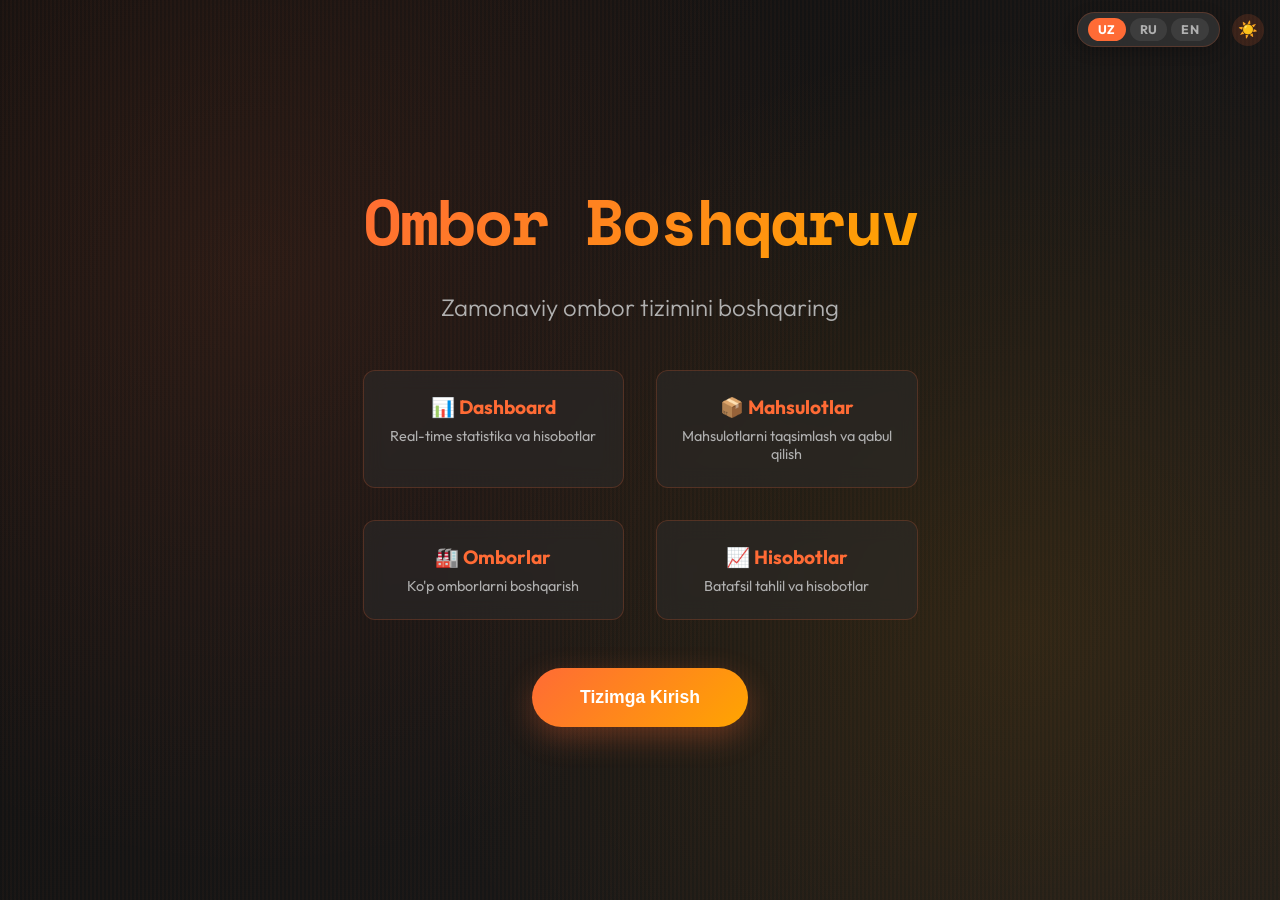
==== src/main/resources/static/index.html @ a4e8d30f "1122" ====
<!DOCTYPE html>
<html lang="uz">
<head>
    <meta charset="UTF-8">
    <meta name="viewport" content="width=device-width, initial-scale=1.0">
    <title>Ombor Boshqaruv Tizimi</title>
    <style>
        @import url('https://fonts.googleapis.com/css2?family=Space+Mono:wght@400;700&family=Outfit:wght@300;400;500;600;700&display=swap');

        /* ===== KG MODAL ===== */
        #kgOverlay {
            display: none;
            position: fixed;
            inset: 0;
            background: rgba(15, 23, 42, .55);
            backdrop-filter: blur(3px);
            z-index: 1050;
            align-items: center;
            justify-content: center;
            padding: 16px;
            animation: kgFadeIn .2s ease;
        }

        #kgOverlay.active {
            display: flex;
        }

        @keyframes kgFadeIn {
            from {
                opacity: 0
            }
            to {
                opacity: 1
            }
        }

        @keyframes kgSlideUp {
            from {
                opacity: 0;
                transform: translateY(28px)
            }
            to {
                opacity: 1;
                transform: translateY(0)
            }
        }

        #kgModal {
            background: #fff;
            border-radius: 18px;
            width: 100%;
            max-width: 560px;
            max-height: 90vh;
            overflow-y: auto;
            box-shadow: 0 24px 80px rgba(0, 0, 0, .22);
            animation: kgSlideUp .25s ease;
            scrollbar-width: thin;
            scrollbar-color: #cbd5e1 transparent;
        }

        #kgModal::-webkit-scrollbar {
            width: 5px
        }

        #kgModal::-webkit-scrollbar-thumb {
            background: #cbd5e1;
            border-radius: 10px
        }

        .kg-header {
            display: flex;
            align-items: center;
            justify-content: space-between;
            padding: 20px 24px 16px;
            border-bottom: 1px solid #f1f5f9;
            position: sticky;
            top: 0;
            background: #fff;
            z-index: 5;
            border-radius: 18px 18px 0 0
        }

        .kg-header h2 {
            font-size: 17px;
            font-weight: 700;
            color: #1e293b
        }

        .kg-header p {
            font-size: 12px;
            color: #94a3b8;
            margin-top: 2px
        }

        .kg-close {
            width: 32px;
            height: 32px;
            border: none;
            background: #f1f5f9;
            border-radius: 8px;
            cursor: pointer;
            font-size: 15px;
            color: #64748b;
            display: flex;
            align-items: center;
            justify-content: center;
            transition: background .15s
        }

        .kg-close:hover {
            background: #e2e8f0;
            color: #1e293b
        }

        .kg-body {
            padding: 20px 24px 24px
        }

        .kg-field {
            margin-bottom: 16px
        }

        .kg-label {
            display: block;
            font-size: 13px;
            font-weight: 600;
            color: #374151;
            margin-bottom: 6px
        }

        .kg-label span {
            font-weight: 400;
            color: #94a3b8;
            margin-left: 4px
        }

        .kg-input, .kg-select {
            width: 100%;
            padding: 9px 12px;
            border: 1.5px solid #e2e8f0;
            border-radius: 9px;
            font-size: 14px;
            color: #1e293b;
            outline: none;
            background: #fff;
            transition: border-color .2s, box-shadow .2s;
            font-family: inherit
        }

        .kg-input:focus, .kg-select:focus {
            border-color: #3b82f6;
            box-shadow: 0 0 0 3px rgba(59, 130, 246, .12)
        }

        .kg-input::placeholder {
            color: #cbd5e1
        }

        .kg-grid2 {
            display: grid;
            grid-template-columns:1fr 1fr;
            gap: 12px
        }

        .kg-divider {
            border: none;
            border-top: 1.5px dashed #e2e8f0;
            margin: 8px 0 18px;
            position: relative
        }

        .kg-divider-label {
            text-align: center;
            font-size: 11px;
            font-weight: 700;
            color: #94a3b8;
            letter-spacing: .06em;
            margin-bottom: 16px;
            margin-top: -6px
        }

        .kg-subcard {
            border-radius: 10px;
            padding: 14px;
            margin-top: 8px;
            border: 1px solid #dbeafe;
            background: #eff6ff
        }

        .kg-subcard.green {
            border-color: #bbf7d0;
            background: #f0fdf4
        }

        .kg-subcard-title {
            font-size: 12px;
            font-weight: 700;
            color: #1d4ed8;
            margin-bottom: 10px
        }

        .kg-subcard.green .kg-subcard-title {
            color: #15803d
        }

        .kg-summary-line {
            margin-top: 10px;
            padding: 8px 10px;
            background: rgba(255, 255, 255, .7);
            border-radius: 7px;
            font-size: 12px;
            color: #475569;
            display: none
        }

        .kg-summary-line strong {
            color: #1e293b
        }

        .kg-summary-line em {
            color: #94a3b8;
            font-style: normal
        }

        .kg-total-summary {
            background: #f8fafc;
            border: 1px solid #e2e8f0;
            border-radius: 10px;
            padding: 12px 14px;
            margin-bottom: 20px;
            display: none;
            gap: 6px;
            flex-wrap: wrap
        }

        .kg-total-summary.visible {
            display: flex;
            align-items: center
        }

        .kg-total-summary-title {
            font-size: 13px;
            font-weight: 700;
            color: #1e293b;
            width: 100%;
            margin-bottom: 4px
        }

        .kg-badge {
            display: inline-flex;
            align-items: center;
            gap: 4px;
            background: #f0f9ff;
            border: 1px solid #bae6fd;
            border-radius: 6px;
            padding: 3px 9px;
            font-size: 12px;
            color: #0369a1
        }

        .kg-hidden {
            display: none
        }

        .kg-footer {
            display: flex;
            justify-content: flex-end;
            gap: 10px;
            margin-top: 4px
        }

        .kg-btn {
            padding: 10px 22px;
            border-radius: 9px;
            font-size: 14px;
            font-weight: 600;
            cursor: pointer;
            transition: all .15s;
            font-family: inherit
        }

        .kg-btn-cancel {
            border: 1.5px solid #e2e8f0;
            background: #fff;
            color: #64748b
        }

        .kg-btn-cancel:hover {
            background: #f8fafc
        }

        .kg-btn-save {
            border: none;
            background: linear-gradient(135deg, #3b82f6, #2563eb);
            color: #fff;
            box-shadow: 0 4px 14px rgba(59, 130, 246, .35)
        }

        .kg-btn-save:hover {
            transform: translateY(-1px);
            box-shadow: 0 6px 18px rgba(59, 130, 246, .45)
        }

        .kg-btn-save:disabled {
            opacity: .6;
            cursor: not-allowed;
            transform: none;
            box-shadow: none
        }

        .kg-spinner {
            display: inline-block;
            width: 14px;
            height: 14px;
            border: 2px solid rgba(255, 255, 255, .4);
            border-top-color: #fff;
            border-radius: 50%;
            animation: kgSpin .7s linear infinite;
            margin-right: 6px;
            vertical-align: middle
        }

        @keyframes kgSpin {
            to {
                transform: rotate(360deg)
            }
        }

        /* ===== PN MODAL ===== */
        #pnOverlay {
            display: none;
            position: fixed;
            inset: 0;
            background: rgba(15, 23, 42, .55);
            backdrop-filter: blur(3px);
            z-index: 1050;
            align-items: center;
            justify-content: center;
            padding: 16px
        }

        #pnOverlay.active {
            display: flex
        }

        @keyframes pnSlideUp {
            from {
                opacity: 0;
                transform: translateY(28px)
            }
            to {
                opacity: 1;
                transform: translateY(0)
            }
        }

        #pnModal {
            background: #fff;
            border-radius: 18px;
            width: 100%;
            max-width: 560px;
            max-height: 92vh;
            overflow-y: auto;
            box-shadow: 0 24px 80px rgba(0, 0, 0, .22);
            animation: pnSlideUp .25s ease;
            scrollbar-width: thin;
            scrollbar-color: #cbd5e1 transparent
        }

        #pnModal::-webkit-scrollbar {
            width: 5px
        }

        #pnModal::-webkit-scrollbar-thumb {
            background: #cbd5e1;
            border-radius: 10px
        }

        .pn-header {
            display: flex;
            align-items: center;
            justify-content: space-between;
            padding: 20px 24px 16px;
            border-bottom: 1px solid #f1f5f9;
            position: sticky;
            top: 0;
            background: #fff;
            z-index: 5;
            border-radius: 18px 18px 0 0
        }

        .pn-header h2 {
            font-size: 17px;
            font-weight: 700;
            color: #1e293b
        }

        .pn-header p {
            font-size: 12px;
            color: #94a3b8;
            margin-top: 2px
        }

        .pn-close {
            width: 32px;
            height: 32px;
            border: none;
            background: #f1f5f9;
            border-radius: 8px;
            cursor: pointer;
            font-size: 15px;
            color: #64748b;
            display: flex;
            align-items: center;
            justify-content: center;
            transition: background .15s
        }

        .pn-close:hover {
            background: #e2e8f0;
            color: #1e293b
        }

        .pn-body {
            padding: 20px 24px 24px
        }

        .pn-field {
            margin-bottom: 16px
        }

        .pn-label {
            display: block;
            font-size: 13px;
            font-weight: 600;
            color: #374151;
            margin-bottom: 6px
        }

        .pn-label span {
            font-weight: 400;
            color: #94a3b8;
            margin-left: 4px
        }

        .pn-input, .pn-select {
            width: 100%;
            padding: 9px 12px;
            border: 1.5px solid #e2e8f0;
            border-radius: 9px;
            font-size: 14px;
            color: #1e293b;
            outline: none;
            background: #fff;
            transition: border-color .2s, box-shadow .2s;
            font-family: inherit
        }

        .pn-input:focus, .pn-select:focus {
            border-color: #3b82f6;
            box-shadow: 0 0 0 3px rgba(59, 130, 246, .12)
        }

        .pn-input::placeholder {
            color: #cbd5e1
        }

        .pn-grid2 {
            display: grid;
            grid-template-columns:1fr 1fr;
            gap: 12px
        }

        .pn-section {
            font-size: 11px;
            font-weight: 700;
            color: #94a3b8;
            letter-spacing: .06em;
            text-align: center;
            margin: 4px 0 16px;
            display: flex;
            align-items: center;
            gap: 8px
        }

        .pn-section::before, .pn-section::after {
            content: '';
            flex: 1;
            border-top: 1.5px dashed #e2e8f0
        }

        .pn-pills {
            display: flex;
            flex-wrap: wrap;
            gap: 8px
        }

        .pn-pill input[type="radio"] {
            display: none
        }

        .pn-pill label {
            display: inline-flex;
            align-items: center;
            gap: 5px;
            padding: 6px 13px;
            border: 1.5px solid #e2e8f0;
            border-radius: 20px;
            font-size: 13px;
            font-weight: 500;
            color: #64748b;
            cursor: pointer;
            transition: all .15s;
            user-select: none
        }

        .pn-pill input[type="radio"]:checked + label {
            border-color: #3b82f6;
            background: #eff6ff;
            color: #2563eb;
            font-weight: 600
        }

        .pn-pill label:hover {
            border-color: #93c5fd;
            color: #3b82f6
        }

        #pnRepeatBlock {
            display: none;
            margin-top: 12px;
            padding: 12px 14px;
            background: #fffbeb;
            border: 1px solid #fde68a;
            border-radius: 9px
        }

        .pn-info {
            background: #f8fafc;
            border: 1px solid #e2e8f0;
            border-radius: 9px;
            padding: 10px 13px;
            font-size: 12px;
            color: #64748b;
            margin-top: 6px
        }

        .pn-info strong {
            color: #1e293b
        }

        .pn-footer {
            display: flex;
            justify-content: flex-end;
            gap: 10px;
            margin-top: 8px
        }

        .pn-btn {
            padding: 10px 22px;
            border-radius: 9px;
            font-size: 14px;
            font-weight: 600;
            cursor: pointer;
            transition: all .15s;
            font-family: inherit
        }

        .pn-btn-cancel {
            border: 1.5px solid #e2e8f0;
            background: #fff;
            color: #64748b
        }

        .pn-btn-cancel:hover {
            background: #f8fafc
        }

        .pn-btn-save {
            border: none;
            background: linear-gradient(135deg, #3b82f6, #2563eb);
            color: #fff;
            box-shadow: 0 4px 14px rgba(59, 130, 246, .35)
        }

        .pn-btn-save:hover {
            transform: translateY(-1px);
            box-shadow: 0 6px 18px rgba(59, 130, 246, .45)
        }

        .pn-btn-save:disabled {
            opacity: .6;
            cursor: not-allowed;
            transform: none;
            box-shadow: none
        }

        .pn-spinner {
            display: inline-block;
            width: 13px;
            height: 13px;
            border: 2px solid rgba(255, 255, 255, .4);
            border-top-color: #fff;
            border-radius: 50%;
            animation: pnSpin .7s linear infinite;
            margin-right: 5px;
            vertical-align: middle
        }

        @keyframes pnSpin {
            to {
                transform: rotate(360deg)
            }
        }

        /* ===== WAREHOUSE MODAL ===== */
        #warehouseOverlay {
            display: none;
            position: fixed;
            inset: 0;
            background: rgba(15, 23, 42, .55);
            backdrop-filter: blur(3px);
            z-index: 1050;
            align-items: center;
            justify-content: center;
            padding: 16px
        }

        #warehouseOverlay.active {
            display: flex
        }

        #warehouseModal {
            background: #fff;
            border-radius: 18px;
            width: 100%;
            max-width: 520px;
            max-height: 90vh;
            overflow-y: auto;
            box-shadow: 0 24px 80px rgba(0, 0, 0, .22);
            animation: kgSlideUp .25s ease
        }

        .wh-header {
            display: flex;
            align-items: center;
            justify-content: space-between;
            padding: 20px 24px 16px;
            border-bottom: 1px solid #f1f5f9;
            position: sticky;
            top: 0;
            background: #fff;
            z-index: 5;
            border-radius: 18px 18px 0 0
        }

        .wh-header h2 {
            font-size: 17px;
            font-weight: 700;
            color: #1e293b
        }

        .wh-close {
            width: 32px;
            height: 32px;
            border: none;
            background: #f1f5f9;
            border-radius: 8px;
            cursor: pointer;
            font-size: 15px;
            color: #64748b;
            display: flex;
            align-items: center;
            justify-content: center
        }

        .wh-body {
            padding: 20px 24px 24px
        }

        .wh-field {
            margin-bottom: 16px
        }

        .wh-label {
            display: block;
            font-size: 13px;
            font-weight: 600;
            color: #374151;
            margin-bottom: 6px
        }

        .wh-input {
            width: 100%;
            padding: 9px 12px;
            border: 1.5px solid #e2e8f0;
            border-radius: 9px;
            font-size: 14px;
            color: #1e293b;
            outline: none;
            background: #fff;
            transition: border-color .2s;
            font-family: inherit
        }

        .wh-input:focus {
            border-color: #3b82f6;
            box-shadow: 0 0 0 3px rgba(59, 130, 246, .12)
        }

        .wh-grid2 {
            display: grid;
            grid-template-columns:1fr 1fr;
            gap: 12px
        }

        .wh-footer {
            display: flex;
            justify-content: flex-end;
            gap: 10px;
            margin-top: 4px
        }

        /* ===== TOAST ===== */
        #toast {
            position: fixed;
            bottom: 24px;
            right: 24px;
            z-index: 9999;
            display: flex;
            flex-direction: column;
            gap: 8px
        }

        .toast-item {
            padding: 12px 20px;
            border-radius: 10px;
            font-size: 14px;
            font-weight: 600;
            color: #fff;
            box-shadow: 0 6px 20px rgba(0, 0, 0, .25);
            animation: toastIn .3s ease;
            max-width: 320px
        }

        .toast-success {
            background: linear-gradient(135deg, #10b981, #059669)
        }

        .toast-error {
            background: linear-gradient(135deg, #ef4444, #dc2626)
        }

        .toast-info {
            background: linear-gradient(135deg, #3b82f6, #2563eb)
        }

        @keyframes toastIn {
            from {
                opacity: 0;
                transform: translateX(40px)
            }
            to {
                opacity: 1;
                transform: translateX(0)
            }
        }

        /* ===== GLOBAL ===== */
        * {
            margin: 0;
            padding: 0;
            box-sizing: border-box
        }

        :root {
            --bg-primary: #1a1a1a;
            --bg-secondary: #2d2d2d;
            --bg-tertiary: #3a3a3a;
            --text-primary: #f5f5f5;
            --text-secondary: #b0b0b0;
            --accent-primary: #ff6b35;
            --accent-secondary: #ffa500;
            --sidebar-width: 280px;
            --sidebar-collapsed: 60px;
            --transition: all 0.3s cubic-bezier(0.4, 0, 0.2, 1);
        }

        body {
            font-family: 'Outfit', sans-serif;
            background: linear-gradient(135deg, #0f0f0f 0%, #1a1a1a 100%);
            color: var(--text-primary);
            min-height: 100vh;
            overflow-x: hidden
        }

        /* LANDING */
        .landing-page {
            min-height: 100vh;
            display: flex;
            flex-direction: column;
            align-items: center;
            justify-content: center;
            text-align: center;
            padding: 2rem;
            background: radial-gradient(circle at 20% 30%, rgba(255, 107, 53, .1) 0%, transparent 50%), radial-gradient(circle at 80% 70%, rgba(255, 165, 0, .1) 0%, transparent 50%), linear-gradient(135deg, #0f0f0f 0%, #1a1a1a 100%);
            position: relative;
            overflow: hidden
        }

        .landing-page::before {
            content: '';
            position: absolute;
            inset: 0;
            background: repeating-linear-gradient(90deg, transparent, transparent 2px, rgba(255, 107, 53, .03) 2px, rgba(255, 107, 53, .03) 4px);
            pointer-events: none
        }

        .landing-content {
            max-width: 800px;
            z-index: 1;
            animation: fadeInUp 1s ease-out
        }

        @keyframes fadeInUp {
            from {
                opacity: 0;
                transform: translateY(30px)
            }
            to {
                opacity: 1;
                transform: translateY(0)
            }
        }

        .landing-page h1 {
            font-family: 'Space Mono', monospace;
            font-size: 4rem;
            font-weight: 700;
            margin-bottom: 1.5rem;
            background: linear-gradient(135deg, var(--accent-primary), var(--accent-secondary));
            -webkit-background-clip: text;
            -webkit-text-fill-color: transparent;
            background-clip: text;
            letter-spacing: -2px;
            animation: fadeInUp 1s ease-out .2s backwards
        }

        .landing-page .subtitle {
            font-size: 1.5rem;
            color: var(--text-secondary);
            margin-bottom: 3rem;
            font-weight: 300;
            animation: fadeInUp 1s ease-out .4s backwards
        }

        .feature-grid {
            display: grid;
            grid-template-columns:repeat(auto-fit, minmax(200px, 1fr));
            gap: 2rem;
            margin: 3rem 0;
            animation: fadeInUp 1s ease-out .6s backwards
        }

        .feature-card {
            padding: 1.5rem;
            background: rgba(45, 45, 45, .5);
            border: 1px solid rgba(255, 107, 53, .2);
            border-radius: 12px;
            backdrop-filter: blur(10px);
            transition: var(--transition)
        }

        .feature-card:hover {
            background: rgba(45, 45, 45, .8);
            border-color: var(--accent-primary);
            transform: translateY(-5px)
        }

        .feature-card h3 {
            color: var(--accent-primary);
            margin-bottom: .5rem;
            font-size: 1.2rem
        }

        .feature-card p {
            color: var(--text-secondary);
            font-size: .9rem
        }

        .cta-button {
            display: inline-block;
            padding: 1.2rem 3rem;
            background: linear-gradient(135deg, var(--accent-primary), var(--accent-secondary));
            color: #fff;
            text-decoration: none;
            border-radius: 50px;
            font-weight: 600;
            font-size: 1.1rem;
            transition: var(--transition);
            border: none;
            cursor: pointer;
            box-shadow: 0 10px 30px rgba(255, 107, 53, .3);
            animation: fadeInUp 1s ease-out .8s backwards
        }

        .cta-button:hover {
            transform: translateY(-3px);
            box-shadow: 0 15px 40px rgba(255, 107, 53, .5)
        }

        /* LOGIN */
        .login-page {
            display: none;
            min-height: 100vh;
            align-items: center;
            justify-content: center;
            padding: 2rem;
            background: radial-gradient(circle at 20% 30%, rgba(255, 107, 53, .08) 0%, transparent 50%), radial-gradient(circle at 80% 70%, rgba(255, 165, 0, .08) 0%, transparent 50%), linear-gradient(135deg, #0f0f0f 0%, #1a1a1a 100%)
        }

        .login-box {
            background: rgba(45, 45, 45, .7);
            backdrop-filter: blur(20px);
            padding: 3rem;
            border-radius: 20px;
            border: 1px solid rgba(255, 107, 53, .2);
            width: 100%;
            max-width: 450px;
            box-shadow: 0 20px 60px rgba(0, 0, 0, .5)
        }

        .login-box h2 {
            font-family: 'Space Mono', monospace;
            font-size: 2rem;
            margin-bottom: .5rem;
            background: linear-gradient(135deg, var(--accent-primary), var(--accent-secondary));
            -webkit-background-clip: text;
            -webkit-text-fill-color: transparent;
            background-clip: text
        }

        .login-box p {
            color: var(--text-secondary);
            margin-bottom: 2rem
        }

        .form-group {
            margin-bottom: 1.5rem
        }

        .form-group label {
            display: block;
            margin-bottom: .5rem;
            color: var(--text-secondary);
            font-size: .9rem
        }

        .form-group input {
            width: 100%;
            padding: 1rem;
            background: rgba(58, 58, 58, .5);
            border: 1px solid rgba(255, 255, 255, .1);
            border-radius: 8px;
            color: var(--text-primary);
            font-family: 'Outfit', sans-serif;
            font-size: 1rem;
            transition: var(--transition)
        }

        .form-group input:focus {
            outline: none;
            border-color: var(--accent-primary);
            background: rgba(58, 58, 58, .8)
        }

        .login-button {
            width: 100%;
            padding: 1rem;
            background: linear-gradient(135deg, var(--accent-primary), var(--accent-secondary));
            color: #fff;
            border: none;
            border-radius: 8px;
            font-size: 1rem;
            font-weight: 600;
            cursor: pointer;
            transition: var(--transition);
            margin-top: 1rem
        }

        .login-button:hover {
            transform: translateY(-2px);
            box-shadow: 0 10px 25px rgba(255, 107, 53, .4)
        }

        /* DASHBOARD */
        .dashboard {
            display: none;
            min-height: 100vh
        }

        .sidebar {
            position: fixed;
            left: 0;
            top: 0;
            height: 100vh;
            width: var(--sidebar-width);
            background: rgba(26, 26, 26, .95);
            backdrop-filter: blur(10px);
            border-right: 1px solid rgba(255, 107, 53, .1);
            padding: 1.5rem 0;
            transition: var(--transition);
            z-index: 1000;
            overflow-y: auto;
            overflow-x: hidden;
            display: flex;
            flex-direction: column
        }

        .sidebar.collapsed {
            width: var(--sidebar-collapsed)
        }

        .sidebar-header {
            padding: 0 1.5rem;
            margin-bottom: 2rem;
            display: flex;
            align-items: center;
            justify-content: space-between;
            gap: 1rem
        }

        .sidebar.collapsed .sidebar-header {
            padding: 0;
            justify-content: center;
            flex-direction: column
        }

        .sidebar.collapsed .logo {
            display: none
        }

        .logo {
            font-family: 'Space Mono', monospace;
            font-size: 1.3rem;
            font-weight: 700;
            background: linear-gradient(135deg, var(--accent-primary), var(--accent-secondary));
            -webkit-background-clip: text;
            -webkit-text-fill-color: transparent;
            background-clip: text;
            white-space: nowrap;
            transition: var(--transition)
        }

        .toggle-btn {
            background: var(--bg-tertiary);
            border: 2px solid var(--accent-primary);
            color: var(--accent-primary);
            font-size: 1.4rem;
            cursor: pointer;
            padding: .6rem;
            transition: var(--transition);
            display: flex;
            align-items: center;
            justify-content: center;
            flex-shrink: 0;
            border-radius: 10px;
            width: 40px;
            height: 40px;
            box-shadow: 0 4px 12px rgba(255, 107, 53, .3)
        }

        .toggle-btn:hover {
            background: var(--accent-primary);
            color: #fff;
            transform: scale(1.1)
        }

        .nav-section {
            margin-bottom: 1.5rem;
            flex: 1
        }

        .nav-item {
            padding: .8rem 1.5rem;
            display: flex;
            align-items: center;
            gap: 1rem;
            color: var(--text-secondary);
            text-decoration: none;
            transition: var(--transition);
            cursor: pointer;
            position: relative;
            border-left: 3px solid transparent
        }

        .sidebar.collapsed .nav-item {
            justify-content: center;
            padding: .8rem 0
        }

        .nav-item:hover {
            color: var(--text-primary);
            background: rgba(255, 107, 53, .1);
            border-left-color: var(--accent-primary)
        }

        .nav-item.active {
            color: var(--accent-primary);
            background: rgba(255, 107, 53, .15);
            border-left-color: var(--accent-primary)
        }

        .nav-icon {
            font-size: 1.3rem;
            flex-shrink: 0
        }

        .nav-text {
            font-size: .95rem;
            white-space: nowrap;
            transition: var(--transition)
        }

        .sidebar.collapsed .nav-text {
            opacity: 0;
            visibility: hidden;
            width: 0
        }

        .user-info {
            margin-top: auto;
            position: relative
        }

        .user-info-trigger {
            padding: 1rem 1.5rem;
            display: flex;
            align-items: center;
            gap: .75rem;
            border-top: 1px solid rgba(255, 255, 255, .1);
            cursor: pointer;
            transition: var(--transition)
        }

        .user-info-trigger:hover {
            background: rgba(255, 107, 53, .1)
        }

        .sidebar.collapsed .user-info-trigger {
            justify-content: center;
            padding: 1rem 0
        }

        .user-avatar {
            width: 40px;
            height: 40px;
            border-radius: 50%;
            background: linear-gradient(135deg, var(--accent-primary), var(--accent-secondary));
            display: flex;
            align-items: center;
            justify-content: center;
            font-weight: 700;
            flex-shrink: 0
        }

        .user-details {
            overflow: hidden;
            transition: var(--transition)
        }

        .sidebar.collapsed .user-details {
            opacity: 0;
            visibility: hidden;
            width: 0
        }

        .user-name {
            font-weight: 600;
            font-size: .9rem;
            white-space: nowrap
        }

        .user-arrow {
            margin-left: auto;
            font-size: 1.1rem;
            transition: transform .3s ease;
            color: var(--accent-primary)
        }

        .user-info.expanded .user-arrow {
            transform: rotate(180deg)
        }

        .sidebar.collapsed .user-arrow {
            display: none
        }

        .user-info.expanded .user-info-trigger {
            background: rgba(255, 107, 53, .15);
            border-top-color: var(--accent-primary)
        }

        .user-submenu {
            max-height: 0;
            overflow: hidden;
            transition: max-height .4s ease-out, opacity .3s ease-out;
            background: rgba(30, 30, 30, .98);
            backdrop-filter: blur(10px);
            border-top: 1px solid rgba(255, 255, 255, .1);
            position: absolute;
            bottom: calc(100%);
            left: 0;
            right: 0;
            opacity: 0;
            box-shadow: 0 -10px 30px rgba(0, 0, 0, .5);
            border-radius: 12px 12px 0 0
        }

        .user-submenu.open {
            max-height: 450px;
            opacity: 1
        }

        .sidebar.collapsed .user-submenu {
            display: none
        }

        .user-submenu-item {
            padding: .85rem 1rem;
            display: flex;
            align-items: center;
            gap: .75rem;
            color: var(--text-primary);
            text-decoration: none;
            transition: var(--transition);
            cursor: pointer;
            font-size: .95rem;
            border-left: 3px solid transparent
        }

        .user-submenu-item:hover {
            background: rgba(255, 255, 255, .05)
        }

        .user-submenu-item .item-icon {
            font-size: 1.1rem;
            width: 24px;
            display: flex;
            align-items: center;
            justify-content: center
        }

        .main-content {
            margin-left: var(--sidebar-width);
            padding: 2rem;
            transition: var(--transition);
            min-height: 100vh
        }

        .sidebar.collapsed ~ .main-content {
            margin-left: var(--sidebar-collapsed)
        }

        .content-header {
            margin-bottom: 2rem
        }

        .content-header h1 {
            font-size: 2.5rem;
            font-weight: 700;
            margin-bottom: .5rem;
            background: linear-gradient(135deg, var(--accent-primary), var(--accent-secondary));
            -webkit-background-clip: text;
            -webkit-text-fill-color: transparent;
            background-clip: text
        }

        .content-header p {
            color: var(--text-secondary);
            font-size: 1.1rem
        }

        .stats-grid {
            display: grid;
            grid-template-columns:repeat(auto-fit, minmax(250px, 1fr));
            gap: 1.5rem;
            margin-bottom: 2rem
        }

        .stat-card {
            background: rgba(45, 45, 45, .5);
            border: 1px solid rgba(255, 107, 53, .2);
            border-radius: 12px;
            padding: 1.5rem;
            transition: var(--transition)
        }

        .stat-card:hover {
            background: rgba(45, 45, 45, .8);
            border-color: var(--accent-primary);
            transform: translateY(-3px)
        }

        .stat-value {
            font-size: 2rem;
            font-weight: 700;
            color: var(--accent-primary);
            margin-bottom: .5rem
        }

        .stat-label {
            color: var(--text-secondary);
            font-size: .9rem
        }

        /* TABLE STYLES */
        .td-index {
            text-align: center;
            color: var(--text-secondary);
            font-size: .85rem
        }

        .index-badge {
            display: inline-flex;
            align-items: center;
            justify-content: center;
            width: 28px;
            height: 28px;
            background: rgba(255, 107, 53, .1);
            border: 1px solid rgba(255, 107, 53, .2);
            border-radius: 6px;
            font-size: .78rem
        }

        .action-group {
            display: flex;
            align-items: center;
            justify-content: center;
            gap: .5rem
        }

        .btn-edit {
            padding: .4rem .8rem;
            border-radius: 6px;
            font-size: .78rem;
            font-weight: 600;
            border: 1px solid rgba(255, 107, 53, .3);
            background: rgba(255, 107, 53, .1);
            color: var(--accent-primary);
            cursor: pointer;
            transition: all .2s
        }

        .btn-edit:hover {
            background: var(--accent-primary);
            color: #fff
        }

        .btn-delete {
            padding: .4rem .8rem;
            border-radius: 6px;
            font-size: .78rem;
            font-weight: 600;
            border: 1px solid rgba(220, 38, 38, .3);
            background: rgba(220, 38, 38, .1);
            color: #ef4444;
            cursor: pointer;
            transition: all .2s
        }

        .btn-delete:hover {
            background: #ef4444;
            color: #fff
        }

        .region-name {
            display: flex;
            align-items: center;
            gap: .75rem
        }

        .region-icon {
            width: 34px;
            height: 34px;
            background: rgba(255, 107, 53, .1);
            border-radius: 8px;
            display: flex;
            align-items: center;
            justify-content: center;
            font-size: 1rem
        }

        .region-label {
            font-weight: 600;
            color: var(--text-primary)
        }

        .region-id {
            font-size: .72rem;
            color: var(--text-secondary);
            margin-top: 2px
        }

        /* KG TABLE */
        .kg-wrap {
            font-family: inherit
        }

        .kg-topbar {
            display: flex;
            justify-content: space-between;
            align-items: center;
            margin-bottom: 16px;
            flex-wrap: wrap;
            gap: 10px
        }

        .kg-left {
            display: flex;
            align-items: center;
            gap: 10px;
            flex-wrap: wrap
        }

        .kg-region-select {
            padding: 9px 14px;
            border: 1.5px solid rgba(255, 255, 255, .15);
            border-radius: 9px;
            font-size: 13px;
            color: #f1f5f9;
            outline: none;
            background: rgba(255, 255, 255, .08);
            min-width: 180px;
            cursor: pointer;
            font-family: inherit;
            transition: border-color .2s
        }

        .kg-region-select:focus {
            border-color: #3b82f6
        }

        .kg-region-select option {
            background: #1e293b;
            color: #f1f5f9
        }

        .kg-info-pill {
            font-size: 12px;
            color: #94a3b8;
            padding: 7px 13px;
            background: rgba(255, 255, 255, .06);
            border: 1px solid rgba(255, 255, 255, .1);
            border-radius: 8px
        }

        .kg-card {
            background: rgba(255, 255, 255, .05);
            border: 1px solid rgba(255, 255, 255, .1);
            border-radius: 14px;
            overflow: hidden
        }

        .kg-state {
            padding: 48px;
            text-align: center;
            color: #64748b;
            font-size: 14px
        }

        .kg-state-icon {
            font-size: 32px;
            margin-bottom: 10px
        }

        .kg-table {
            width: 100%;
            border-collapse: collapse;
            font-size: 13px
        }

        .kg-table thead tr {
            background: rgba(255, 255, 255, .06);
            border-bottom: 1px solid rgba(255, 255, 255, .08)
        }

        .kg-table th {
            padding: 11px 16px;
            text-align: left;
            font-weight: 700;
            color: #94a3b8;
            font-size: 11px;
            letter-spacing: .04em;
            text-transform: uppercase
        }

        .kg-table td {
            padding: 13px 16px;
            border-bottom: 1px solid rgba(255, 255, 255, .06);
            vertical-align: middle
        }

        .kg-table tr:last-child td {
            border-bottom: none
        }

        .kg-table tbody tr {
            transition: background .1s
        }

        .kg-table tbody tr:hover td {
            background: rgba(255, 255, 255, .04)
        }

        .td-num {
            color: #475569 !important;
            font-size: 12px
        }

        .td-name {
            color: #f1f5f9 !important;
            font-weight: 600
        }

        .td-muted {
            color: #94a3b8 !important
        }

        .td-coord {
            color: #64748b !important;
            font-size: 12px;
            font-family: monospace
        }

        .kg-pagination {
            display: flex;
            justify-content: space-between;
            align-items: center;
            margin-top: 12px;
            font-size: 13px;
            color: #64748b
        }

        .kg-pg-btn {
            padding: 6px 14px;
            border: 1px solid rgba(255, 255, 255, .12);
            border-radius: 8px;
            background: rgba(255, 255, 255, .06);
            color: #94a3b8;
            cursor: pointer;
            font-size: 13px;
            font-family: inherit;
            transition: all .15s
        }

        .kg-pg-btn:hover:not(:disabled) {
            background: rgba(255, 255, 255, .12);
            color: #f1f5f9
        }

        .kg-pg-btn:disabled {
            opacity: .3;
            cursor: not-allowed
        }

        /* MODAL */
        .modal {
            display: none;
            position: fixed;
            top: 0;
            left: 0;
            right: 0;
            bottom: 0;
            background: rgba(0, 0, 0, .8);
            backdrop-filter: blur(5px);
            z-index: 2000;
            align-items: center;
            justify-content: center;
            padding: 2rem
        }

        .modal.show {
            display: flex
        }

        .modal-content {
            background: var(--bg-secondary);
            border-radius: 16px;
            padding: 2rem;
            max-width: 600px;
            width: 100%;
            max-height: 80vh;
            overflow-y: auto;
            box-shadow: 0 20px 60px rgba(0, 0, 0, .5);
            border: 1px solid rgba(255, 107, 53, .2);
            animation: modalSlideIn .3s ease-out
        }

        @keyframes modalSlideIn {
            from {
                opacity: 0;
                transform: translateY(30px)
            }
            to {
                opacity: 1;
                transform: translateY(0)
            }
        }

        .modal-header {
            display: flex;
            justify-content: space-between;
            align-items: center;
            margin-bottom: 2rem;
            padding-bottom: 1rem;
            border-bottom: 1px solid rgba(255, 255, 255, .1)
        }

        .modal-header h2 {
            font-size: 1.5rem;
            color: var(--accent-primary)
        }

        .close-modal {
            background: none;
            border: none;
            color: var(--text-secondary);
            font-size: 1.5rem;
            cursor: pointer;
            padding: .5rem;
            transition: var(--transition)
        }

        .close-modal:hover {
            color: var(--text-primary)
        }

        .modal-body .form-group {
            margin-bottom: 1.2rem
        }

        .modal-body .form-group label {
            display: block;
            margin-bottom: .4rem;
            color: var(--text-secondary);
            font-size: .9rem
        }

        .modal-body .form-group input, .modal-body .form-group textarea, .modal-body .form-group select {
            width: 100%;
            padding: .8rem;
            background: rgba(58, 58, 58, .5);
            border: 1px solid rgba(255, 255, 255, .1);
            border-radius: 8px;
            color: var(--text-primary);
            font-family: 'Outfit', sans-serif;
            font-size: .95rem;
            transition: var(--transition)
        }

        .modal-body .form-group input:focus, .modal-body .form-group textarea:focus, .modal-body .form-group select:focus {
            outline: none;
            border-color: var(--accent-primary)
        }

        .modal-body .form-group select option {
            background: #2d2d2d
        }

        ::-webkit-scrollbar {
            width: 8px
        }

        ::-webkit-scrollbar-track {
            background: rgba(26, 26, 26, .5)
        }

        ::-webkit-scrollbar-thumb {
            background: rgba(255, 107, 53, .5);
            border-radius: 4px
        }

        ::-webkit-scrollbar-thumb:hover {
            background: var(--accent-primary)
        }

        @media (max-width: 768px) {
            .landing-page h1 {
                font-size: 2.5rem
            }

            .sidebar {
                transform: translateX(-100%)
            }

            .sidebar.mobile-open {
                transform: translateX(0)
            }

            .main-content {
                margin-left: 0
            }

            .stats-grid {
                grid-template-columns:1fr
            }
        }
    </style>
</head>
<body>

<!-- ===== TOAST ===== -->
<div id="toast"></div>

<!-- ===== LANDING ===== -->
<div class="landing-page" id="landingPage">
    <div class="landing-content">
        <h1>Ombor Boshqaruv</h1>
        <p class="subtitle">Zamonaviy ombor tizimini boshqaring</p>
        <div class="feature-grid">
            <div class="feature-card"><h3>📊 Dashboard</h3>
                <p>Real-time statistika va hisobotlar</p></div>
            <div class="feature-card"><h3>📦 Mahsulotlar</h3>
                <p>Mahsulotlarni taqsimlash va qabul qilish</p></div>
            <div class="feature-card"><h3>🏭 Omborlar</h3>
                <p>Ko'p omborlarni boshqarish</p></div>
            <div class="feature-card"><h3>📈 Hisobotlar</h3>
                <p>Batafsil tahlil va hisobotlar</p></div>
        </div>
        <button class="cta-button" onclick="showLogin()">Tizimga Kirish</button>
    </div>
</div>

<!-- ===== LOGIN ===== -->
<div class="login-page" id="loginPage">
    <div class="login-box">
        <h2>Tizimga Kirish</h2>
        <p>Ombor boshqaruv tizimiga xush kelibsiz</p>
        <form onsubmit="login(event)">
            <div class="form-group">
                <label>Foydalanuvchi nomi</label>
                <input type="text" id="username" placeholder="username" required>
            </div>
            <div class="form-group">
                <label>Parol</label>
                <input type="password" id="password" placeholder="••••••••" required>
            </div>
            <button type="submit" class="login-button" id="loginBtn">Kirish</button>
        </form>
    </div>
</div>

<!-- ===== DASHBOARD ===== -->
<div class="dashboard" id="dashboard">
    <!-- Sidebar -->
    <div class="sidebar" id="sidebar">
        <div class="sidebar-header">
            <div class="logo">Ombor</div>
            <button class="toggle-btn" onclick="toggleSidebar()"><span id="toggleIcon">◀</span></button>
        </div>
        <nav class="nav-section">
            <a class="nav-item active" onclick="loadPage('dashboard')"><span class="nav-icon">📊</span><span
                    class="nav-text">Dashboard</span></a>
            <a class="nav-item" onclick="loadPage('distribute')"><span class="nav-icon">🚚</span><span class="nav-text">Mahsulotlarni taqsimlash</span></a>
            <a class="nav-item" onclick="loadPage('receive')"><span class="nav-icon">📥</span><span class="nav-text">Mahsulot qabul qilish</span></a>
            <a class="nav-item" onclick="loadPage('warehouse')"><span class="nav-icon">🏭</span><span class="nav-text">Ombordagi Mahsulotlar</span></a>
            <a class="nav-item" onclick="loadPage('reports')"><span class="nav-icon">📈</span><span class="nav-text">Hisobotlar</span></a>
        </nav>
        <div class="user-info">
            <div class="user-info-trigger" onclick="toggleUserSubmenu()">
                <div class="user-avatar">S</div>
                <div class="user-details">
                    <div class="user-name">Sozlamalar</div>
                </div>
                <span class="user-arrow">▼</span>
            </div>
            <div class="user-submenu" id="userSubmenu">
                <a class="user-submenu-item" onclick="loadSettingsPage('profile')"><span
                        class="item-icon">👤</span><span>Profil</span></a>
                <a class="user-submenu-item" onclick="loadSettingsPage('warehouses')"><span
                        class="item-icon">🏢</span><span>Omborlar</span></a>
                <a class="user-submenu-item" onclick="loadSettingsPage('products')"><span
                        class="item-icon">📦</span><span>Mahsulotlar</span></a>
                <a class="user-submenu-item" onclick="loadSettingsPage('category')"><span
                        class="item-icon">🏷️</span><span>Kategoriyalar</span></a>
                <a class="user-submenu-item" onclick="loadSettingsPage('regions')"><span
                        class="item-icon">🗺️</span><span>Rayonlar</span></a>
                <a class="user-submenu-item" onclick="loadSettingsPage('telegram')"><span
                        class="item-icon">📱</span><span>Telegram va Foydalanuvchilar</span></a>
                <a class="user-submenu-item" onclick="loadSettingsPage('suppliers')"><span
                        class="item-icon">🤝</span><span>Yetkazib beruvchilar</span></a>
                <a class="user-submenu-item" onclick="loadSettingsPage('packages')"><span
                        class="item-icon">🏫</span><span>Bog'chalar</span></a>
                <a class="user-submenu-item" onclick="loadSettingsPage('logout')">
                    <span class="item-icon">🚪</span>
                    <span>Chiqish</span>
                </a>
            </div>
        </div>
    </div>

    <!-- Main Content -->
    <div class="main-content">
        <div class="content-header">
            <h1>Dashboard</h1>
            <p>Tizimingizning umumiy ko'rinishi</p>
        </div>
        <div class="stats-grid">
            <div class="stat-card">
                <div class="stat-value">—</div>
                <div class="stat-label">Jami Mahsulotlar</div>
            </div>
            <div class="stat-card">
                <div class="stat-value">—</div>
                <div class="stat-label">Bugungi Taqsimotlar</div>
            </div>
            <div class="stat-card">
                <div class="stat-value">—</div>
                <div class="stat-label">Aktiv Buyurtmalar</div>
            </div>
            <div class="stat-card">
                <div class="stat-value">—</div>
                <div class="stat-label">Omborlar</div>
            </div>
        </div>
    </div>
</div>

<!-- ===== SUPPLIER MODAL ===== -->
<div class="modal" id="supplierModal">
    <div class="modal-content">
        <div class="modal-header">
            <h2 id="supplierModalTitle">Yangi Yetkazib Beruvchi</h2>
            <button class="close-modal" onclick="closeSupplierModal()">×</button>
        </div>
        <div class="modal-body">
            <form id="supplierForm" onsubmit="saveSupplierForm(event)">
                <div class="form-group"><label>Kompaniya nomi *</label><input type="text" id="supplierName" required>
                </div>
                <div class="form-group"><label>Mas'ul shaxs *</label><input type="text" id="supplierContactPerson"
                                                                            required></div>
                <div class="form-group"><label>Telefon raqami *</label><input type="tel" id="supplierPhone"
                                                                              placeholder="+998901234567" required>
                </div>
                <div class="form-group"><label>INN (STIR) * (6-12 raqam)</label><input type="text" id="supplierTin"
                                                                                       pattern="[0-9]{6,12}" required>
                </div>
                <div class="form-group"><label>Manzil *</label><textarea id="supplierAddress" rows="3"
                                                                         style="resize:vertical" required></textarea>
                </div>
                <div class="form-group">
                    <label style="display:flex;align-items:center;gap:.5rem;cursor:pointer;">
                        <input type="checkbox" id="supplierActive"
                               style="width:18px;height:18px;accent-color:var(--accent-primary)">
                        <span>Aktiv</span>
                    </label>
                </div>
                <input type="hidden" id="supplierId">
                <button type="submit" class="login-button">Saqlash</button>
            </form>
        </div>
    </div>
</div>

<!-- ===== WAREHOUSE MODAL ===== -->
<div id="warehouseOverlay">
    <div id="warehouseModal">
        <div class="wh-header">
            <h2 id="whTitle">🏢 Yangi Ombor</h2>
            <button class="wh-close" onclick="closeWarehouseModal()">✕</button>
        </div>
        <div class="wh-body">
            <div class="wh-field"><label class="wh-label">Nomi *</label><input id="whName" class="wh-input" type="text"
                                                                               placeholder="Ombor nomi" required></div>
            <div class="wh-field"><label class="wh-label">Manzil *</label><input id="whAddress" class="wh-input"
                                                                                 type="text" placeholder="Manzil"
                                                                                 required></div>
            <div class="wh-field"><label class="wh-label">Tavsif *</label><input id="whDescription" class="wh-input"
                                                                                 type="text"
                                                                                 placeholder="Qisqacha tavsif" required>
            </div>
            <div class="wh-field wh-grid2">
                <div><label class="wh-label">Kenglik</label><input id="whLat" class="wh-input" type="number" step="any"
                                                                   placeholder="41.2995"></div>
                <div><label class="wh-label">Uzunlik</label><input id="whLon" class="wh-input" type="number" step="any"
                                                                   placeholder="69.2401"></div>
            </div>
            <input type="hidden" id="whId">
            <div class="wh-footer">
                <button class="kg-btn kg-btn-cancel" onclick="closeWarehouseModal()">Bekor qilish</button>
                <button class="kg-btn kg-btn-save" onclick="saveWarehouse()">✓ Saqlash</button>
            </div>
        </div>
    </div>
</div>

<!-- ===== KG MODAL ===== -->
<div id="kgOverlay">
    <div id="kgModal" role="dialog" aria-modal="true">
        <div class="kg-header">
            <div><h2 id="kgTitle">🏫 Yangi bog'cha qo'shish</h2>
                <p>Barcha majburiy maydonlarni to'ldiring</p></div>
            <button class="kg-close" onclick="closeKindergartenModal()">✕</button>
        </div>
        <div class="kg-body">
            <div class="kg-field"><label class="kg-label" for="kgRegion">Viloyat / Tuman <span>*</span></label><select
                    id="kgRegion" class="kg-select" required>
                <option value="">— Yuklanmoqda... —</option>
            </select></div>
            <div class="kg-field"><label class="kg-label" for="kgMudir">Mudir <span>*</span></label><select id="kgMudir"
                                                                                                            class="kg-select"
                                                                                                            required>
                <option value="">— Yuklanmoqda... —</option>
            </select></div>
            <div class="kg-field"><label class="kg-label" for="kgName">Bog'cha nomi <span>*</span></label><input
                    id="kgName" class="kg-input" type="text" placeholder="«Nilufar» bog'chasi" required></div>
            <div class="kg-field kg-grid2">
                <div><label class="kg-label" for="kgLat">Kenglik</label><input id="kgLat" class="kg-input" type="number"
                                                                               step="any" placeholder="41.2995"></div>
                <div><label class="kg-label" for="kgLon">Uzunlik</label><input id="kgLon" class="kg-input" type="number"
                                                                               step="any" placeholder="69.2401"></div>
            </div>
            <hr class="kg-divider">
            <div class="kg-divider-label">BOLALAR SONI</div>
            <div class="kg-field"><label class="kg-label" for="kgTotal">Jami bolalar soni <span>*</span></label><input
                    id="kgTotal" class="kg-input" type="number" min="0" placeholder="170" oninput="kgOnTotalChange()"
                    required></div>
            <div id="kgBlock13" class="kg-field kg-hidden">
                <label class="kg-label">1–3 yoshli bolalar</label>
                <input id="kg13" class="kg-input" type="number" min="0" placeholder="0" oninput="kgOn13Change()">
                <div id="kgSub13" class="kg-subcard kg-hidden">
                    <div class="kg-subcard-title">📋 1–3 yosh guruh taqsimoti</div>
                    <div class="kg-grid2">
                        <div class="kg-field"><label class="kg-label">3–4 soat</label><input id="kg13_3h"
                                                                                             class="kg-input"
                                                                                             type="number" min="0"
                                                                                             placeholder="0"
                                                                                             oninput="kgUpdateSummary13();kgCheckShow37()">
                        </div>
                        <div class="kg-field"><label class="kg-label">9 soat</label><input id="kg13_9h" class="kg-input"
                                                                                           type="number" min="0"
                                                                                           placeholder="0"
                                                                                           oninput="kgUpdateSummary13();kgCheckShow37()">
                        </div>
                        <div class="kg-field" style="margin-bottom:0"><label class="kg-label">12 soat</label><input
                                id="kg13_12h" class="kg-input" type="number" min="0" placeholder="0"
                                oninput="kgUpdateSummary13();kgCheckShow37()"></div>
                        <div class="kg-field" style="margin-bottom:0"><label class="kg-label">24 soat</label><input
                                id="kg13_24h" class="kg-input" type="number" min="0" placeholder="0"
                                oninput="kgUpdateSummary13();kgCheckShow37()"></div>
                    </div>
                    <div id="kgSum13" class="kg-summary-line"></div>
                </div>
            </div>
            <div id="kgBlock37" class="kg-field kg-hidden">
                <label class="kg-label">3–7 yoshli bolalar</label>
                <input id="kg37" class="kg-input" type="number" min="0" placeholder="0" oninput="kgOn37Change()">
                <div id="kgSub37" class="kg-subcard green kg-hidden">
                    <div class="kg-subcard-title">📋 3–7 yosh guruh taqsimoti</div>
                    <div class="kg-grid2">
                        <div class="kg-field"><label class="kg-label">3–4 soat</label><input id="kg37_3h"
                                                                                             class="kg-input"
                                                                                             type="number" min="0"
                                                                                             placeholder="0"
                                                                                             oninput="kgUpdateSummary37();kgUpdateTotalSummary()">
                        </div>
                        <div class="kg-field"><label class="kg-label">9 soat</label><input id="kg37_9h" class="kg-input"
                                                                                           type="number" min="0"
                                                                                           placeholder="0"
                                                                                           oninput="kgUpdateSummary37();kgUpdateTotalSummary()">
                        </div>
                        <div class="kg-field" style="margin-bottom:0"><label class="kg-label">12 soat</label><input
                                id="kg37_12h" class="kg-input" type="number" min="0" placeholder="0"
                                oninput="kgUpdateSummary37();kgUpdateTotalSummary()"></div>
                        <div class="kg-field" style="margin-bottom:0"><label class="kg-label">24 soat</label><input
                                id="kg37_24h" class="kg-input" type="number" min="0" placeholder="0"
                                oninput="kgUpdateSummary37();kgUpdateTotalSummary()"></div>
                    </div>
                    <div id="kgSum37" class="kg-summary-line"></div>
                </div>
            </div>
            <div id="kgTotalSummary" class="kg-total-summary">
                <div class="kg-total-summary-title">📊 Umumiy ko'rinish</div>
            </div>
            <div class="kg-footer">
                <button class="kg-btn kg-btn-cancel" onclick="closeKindergartenModal()">Bekor qilish</button>
                <button id="kgSaveBtn" class="kg-btn kg-btn-save" onclick="kgSave()">✓ Saqlash</button>
            </div>
        </div>
    </div>
</div>

<!-- ===== PN MODAL ===== -->
<div id="pnOverlay">
    <div id="pnModal" role="dialog" aria-modal="true">
        <div class="pn-header">
            <div><h2 id="pnTitle">📦 Yangi mahsulot norma</h2>
                <p>Mahsulot iste'mol normativini belgilang</p></div>
            <button class="pn-close" onclick="closeProductNormModal()">✕</button>
        </div>
        <div class="pn-body">
            <div class="pn-field"><label class="pn-label">Mahsulot <span>*</span></label><select id="pnProduct"
                                                                                                 class="pn-select"
                                                                                                 required>
                <option value="">— Yuklanmoqda... —</option>
            </select></div>
            <div class="pn-section">YOSH GURUHI VA QOLISH MUDDATI</div>
            <div class="pn-field">
                <label class="pn-label">Yosh guruhi <span>*</span></label>
                <div class="pn-pills">
                    <div class="pn-pill"><input type="radio" name="pnAgeGroup" id="pnAge1" value="ONE_TO_THREE"><label
                            for="pnAge1">👶 1–3 yosh</label></div>
                    <div class="pn-pill"><input type="radio" name="pnAgeGroup" id="pnAge2" value="THREE_TO_SEVEN"><label
                            for="pnAge2">🧒 3–7 yosh</label></div>
                    <div class="pn-pill"><input type="radio" name="pnAgeGroup" id="pnAgeAll" value="ALL"><label
                            for="pnAgeAll">👥 Barcha</label></div>
                </div>
            </div>
            <div class="pn-field">
                <label class="pn-label">Qolish muddati <span>*</span></label>
                <div class="pn-pills">
                    <div class="pn-pill"><input type="radio" name="pnStayDuration" id="pnStay3" value="H_3_4"><label
                            for="pnStay3">⏱ 3 soat</label></div>
                    <div class="pn-pill"><input type="radio" name="pnStayDuration" id="pnStay9" value="H_9"><label
                            for="pnStay9">⏱ 9 soat</label></div>
                    <div class="pn-pill"><input type="radio" name="pnStayDuration" id="pnStay12" value="H_12"><label
                            for="pnStay12">⏱ 12 soat</label></div>
                    <div class="pn-pill"><input type="radio" name="pnStayDuration" id="pnStay24" value="H_24"><label
                            for="pnStay24">🌙 24 soat</label></div>
                </div>
            </div>
            <div class="pn-section">NORMA MA'LUMOTLARI</div>
            <div class="pn-field pn-grid2">
                <div><label class="pn-label">1 bolaga kunlik norma <span>*</span></label><input id="pnDailyPerChild"
                                                                                                class="pn-input"
                                                                                                type="number" min="0"
                                                                                                step="0.001"
                                                                                                placeholder="150.000"
                                                                                                required></div>
                <div>
                    <label class="pn-label">O'lchov birligi <span>*</span></label>
                    <select id="pnUnit" class="pn-select" required>
                        <option value="">— Tanlang —</option>
                        <option value="g">g (gramm)</option>
                        <option value="kg">kg</option>
                        <option value="ml">ml</option>
                        <option value="litr">litr</option>
                        <option value="dona">dona</option>
                    </select>
                </div>
            </div>
            <div class="pn-field">
                <label class="pn-label">Iste'mol turi <span>*</span></label>
                <div class="pn-pills">
                    <div class="pn-pill"><input type="radio" name="pnConsumptionType" id="pnCDaily" value="DAILY"
                                                checked onchange="pnOnConsumptionChange()"><label for="pnCDaily">📅
                        Kunlik</label></div>
                    <div class="pn-pill"><input type="radio" name="pnConsumptionType" id="pnCDecade" value="DECADE"
                                                onchange="pnOnConsumptionChange()"><label for="pnCDecade">📆
                        Dekadali</label></div>
                    <div class="pn-pill"><input type="radio" name="pnConsumptionType" id="pnCWeekly" value="WEEKLY"
                                                onchange="pnOnConsumptionChange()"><label for="pnCWeekly">🗓
                        Haftalik</label></div>
                    <div class="pn-pill"><input type="radio" name="pnConsumptionType" id="pnCMonthly" value="MONTHLY"
                                                onchange="pnOnConsumptionChange()"><label for="pnCMonthly">🗓
                        Oylik</label></div>
                </div>
                <div id="pnRepeatBlock">
                    <label class="pn-label" for="pnRepeatDays">Takrorlanish kuni</label>
                    <input id="pnRepeatDays" class="pn-input" type="number" min="1" max="31" placeholder="10">
                </div>
            </div>
            <div class="pn-field"><label class="pn-label">Manba hujjat</label><input id="pnSourceDoc" class="pn-input"
                                                                                     type="text"
                                                                                     placeholder="SanQvaN 0016-21 1-ilova">
            </div>
            <div class="pn-field" style="display:flex;align-items:center;gap:10px;margin-bottom:20px">
                <input id="pnActive" type="checkbox" checked
                       style="width:17px;height:17px;accent-color:#3b82f6;cursor:pointer">
                <label for="pnActive" class="pn-label" style="margin:0;cursor:pointer;font-weight:500">Norma faol holda
                    saqlansin</label>
            </div>
            <div class="pn-footer">
                <button class="pn-btn pn-btn-cancel" onclick="closeProductNormModal()">Bekor qilish</button>
                <button id="pnSaveBtn" class="pn-btn pn-btn-save" onclick="pnSave()">✓ Saqlash</button>
            </div>
        </div>
    </div>
</div>

<div class="modal" id="productModal">
    <div class="modal-content" style="max-width:560px">
        <div class="modal-header">
            <h2 id="productModalTitle">Yangi Mahsulot</h2>
            <button class="close-modal" onclick="closeProductModal()">×</button>
        </div>
        <div class="modal-body">
            <form id="productForm" onsubmit="saveProductForm(event)">
                <div class="form-group">
                    <label>Mahsulot nomi *</label>
                    <input type="text" id="productName" placeholder="Masalan: Guruch" required>
                </div>
                <div style="display:grid;grid-template-columns:1fr 1fr;gap:1rem">
                    <div class="form-group">
                        <label>O'lchov birligi *</label>
                        <select id="productUnit" required
                                style="width:100%;padding:.8rem;background:rgba(58,58,58,.5);border:1px solid rgba(255,255,255,.1);border-radius:8px;color:var(--text-primary);font-family:inherit;font-size:.95rem;outline:none">
                            <option value="">— Tanlang —</option>
                            <option value="KG">KG (kilogramm)</option>
                            <option value="G">G (gramm)</option>
                            <option value="L">L (litr)</option>
                            <option value="ML">ML (millilitr)</option>
                            <option value="DONA">DONA</option>
                            <option value="QUTI">QUTI</option>
                        </select>
                    </div>
                    <div class="form-group">
                        <label>Kategoriya *</label>
                        <select id="productCategory" required
                                style="width:100%;padding:.8rem;background:rgba(58,58,58,.5);border:1px solid rgba(255,255,255,.1);border-radius:8px;color:var(--text-primary);font-family:inherit;font-size:.95rem;outline:none">
                            <option value="">— Yuklanmoqda... —</option>
                        </select>
                    </div>
                </div>
                <div style="display:grid;grid-template-columns:1fr 1fr;gap:1rem">
                    <div class="form-group">
                        <label>Joriy narxi (so'm)</label>
                        <input type="number" id="productPrice" min="0" step="0.01" placeholder="0.00">
                    </div>
                    <div class="form-group">
                        <label>Kritik limit</label>
                        <input type="number" id="productLimit" min="0" step="0.01" placeholder="0.00">
                    </div>
                </div>
                <div class="form-group">
                    <label>Tavsif</label>
                    <textarea id="productDescription" rows="3" placeholder="Mahsulot haqida qisqacha..."
                              style="width:100%;padding:.8rem;background:rgba(58,58,58,.5);border:1px solid rgba(255,255,255,.1);border-radius:8px;color:var(--text-primary);font-family:inherit;font-size:.95rem;resize:vertical;outline:none"></textarea>
                </div>
                <input type="hidden" id="productId">
                <button type="submit" class="login-button" style="margin-top:.5rem">💾 Saqlash</button>
            </form>
        </div>
    </div>
</div>

<div class="modal" id="userModal">
    <div class="modal-content" style="max-width:580px">
        <div class="modal-header">
            <h2 id="userModalTitle">Yangi Foydalanuvchi</h2>
            <button class="close-modal" onclick="closeUserModal()">×</button>
        </div>
        <div class="modal-body">
            <form id="userForm" onsubmit="saveUserForm(event)">

                <!-- Ism -->
                <div class="form-group">
                    <label>To'liq ismi *</label>
                    <input type="text" id="userFullName" placeholder="Masalan: Alisher Karimov" required>
                </div>

                <!-- Username -->
                <div class="form-group">
                    <label>Username *</label>
                    <div style="position:relative">
                        <input type="text" id="userUsername" placeholder="kamida 6 ta belgi" required minlength="6"
                               oninput="onUsernameInput(this.value)"
                               style="padding-right:2.5rem">
                        <span id="usernameStatus"
                              style="position:absolute;right:.75rem;top:50%;transform:translateY(-50%);font-size:1rem"></span>
                    </div>
                    <small id="usernameHint"
                           style="color:var(--text-secondary);font-size:.78rem;margin-top:4px;display:block"></small>
                </div>

                <!-- Email + Telefon -->
                <div style="display:grid;grid-template-columns:1fr 1fr;gap:1rem">
                    <div class="form-group">
                        <label>Email *</label>
                        <input type="email" id="userEmail" placeholder="example@mail.com" required>
                    </div>
                    <div class="form-group">
                        <label>Telefon *</label>
                        <input type="tel" id="userPhone" placeholder="+998901234567" required>
                    </div>
                </div>

                <!-- Tug'ilgan sana + Rol -->
                <div style="display:grid;grid-template-columns:1fr 1fr;gap:1rem">
                    <div class="form-group">
                        <label>Tug'ilgan sana *</label>
                        <input type="date" id="userBirthDate" required
                               style="color-scheme:dark">
                    </div>
                    <div class="form-group">
                        <label>Rol *</label>
                        <select id="userRole" required
                                style="width:100%;padding:.8rem;background:rgba(58,58,58,.5);border:1px solid rgba(255,255,255,.1);border-radius:8px;color:var(--text-primary);font-family:inherit;font-size:.95rem;outline:none">
                            <option value="">— Tanlang —</option>
                            <option value="MANAGER">👔 Manager</option>
                            <option value="WAREHOUSEMAN">🏭 Omborchi</option>
                            <option value="DRIVER">🚗 Haydovchi</option>
                            <option value="MUDIRA">👩‍💼 Mudira</option>
                        </select>
                    </div>
                </div>

                <!-- Telegram Chat ID -->
                <div class="form-group">
                    <label>Telegram Chat ID <span style="color:var(--text-secondary);font-weight:400">(ixtiyoriy)</span></label>
                    <input type="number" id="userChatId" placeholder="Foydalanuvchi @userinfobot dan olishi mumkin">
                </div>

                <!-- Parol (faqat yangi yaratishda) -->
                <div class="form-group" id="passwordGroup">
                    <label>Parol *</label>
                    <div style="position:relative">
                        <input type="password" id="userPassword" placeholder="kamida 8 ta belgi" minlength="8"
                               style="padding-right:2.5rem">
                        <button type="button" onclick="toggleUserPassword()"
                                style="position:absolute;right:.75rem;top:50%;transform:translateY(-50%);background:none;border:none;cursor:pointer;color:var(--text-secondary);font-size:1rem">
                            👁️
                        </button>
                    </div>
                </div>

                <input type="hidden" id="userId">
                <input type="hidden" id="usernameValid" value="false">

                <button type="submit" class="login-button" style="margin-top:.5rem">💾 Saqlash</button>
            </form>
        </div>
    </div>
</div>
<script>
    const TRANSLATIONS = {
        uz: {
            // Landing
            landing_title: "Ombor Boshqaruv",
            landing_subtitle: "Zamonaviy ombor tizimini boshqaring",
            landing_btn: "Tizimga Kirish",
            feat_dashboard: "Dashboard", feat_dashboard_desc: "Real-time statistika va hisobotlar",
            feat_products: "Mahsulotlar", feat_products_desc: "Mahsulotlarni taqsimlash va qabul qilish",
            feat_warehouses: "Omborlar", feat_warehouses_desc: "Ko'p omborlarni boshqarish",
            feat_reports: "Hisobotlar", feat_reports_desc: "Batafsil tahlil va hisobotlar",
            // Login
            login_title: "Tizimga Kirish",
            login_subtitle: "Ombor boshqaruv tizimiga xush kelibsiz",
            login_username: "Foydalanuvchi nomi",
            login_password: "Parol",
            login_btn: "Kirish",
            login_loading: "Kirilmoqda...",
            // Sidebar nav
            nav_dashboard: "Dashboard",
            nav_distribute: "Mahsulotlarni taqsimlash",
            nav_receive: "Mahsulot qabul qilish",
            nav_warehouse: "Ombordagi Mahsulotlar",
            nav_reports: "Hisobotlar",
            nav_settings: "Sozlamalar",
            // Submenu
            sub_profile: "Profil",
            sub_warehouses: "Omborlar",
            sub_products: "Mahsulotlar",
            sub_category: "Kategoriyalar",
            sub_regions: "Rayonlar",
            sub_telegram: "Telegram va Foydalanuvchilar",
            sub_suppliers: "Yetkazib beruvchilar",
            sub_packages: "Bog'chalar",
            sub_logout: "Chiqish",
            // Stats
            stat_warehouses: "Omborlar soni",
            stat_suppliers: "Yetkazib beruvchilar",
            stat_regions: "Rayonlar",
            stat_kg: "Bog'chalar",
            // Common
            add_new: "+ Yangi",
            save: "Saqlash",
            cancel: "Bekor qilish",
            edit: "Tahrir",
            delete: "O'chir",
            loading: "Yuklanmoqda...",
            logout_confirm: "Tizimdan chiqmoqchimisiz?",
            session_expired: "Sessiya tugadi. Qaytadan kiring.",
            // Topbar
            theme_dark: "Qorong'i",
            theme_light: "Yorug'",
        },
        ru: {
            landing_title: "Управление Складом",
            landing_subtitle: "Управляйте современной складской системой",
            landing_btn: "Войти в систему",
            feat_dashboard: "Панель", feat_dashboard_desc: "Статистика и отчёты в реальном времени",
            feat_products: "Продукты", feat_products_desc: "Распределение и получение продуктов",
            feat_warehouses: "Склады", feat_warehouses_desc: "Управление несколькими складами",
            feat_reports: "Отчёты", feat_reports_desc: "Подробный анализ и отчёты",
            login_title: "Войти",
            login_subtitle: "Добро пожаловать в систему управления складом",
            login_username: "Имя пользователя",
            login_password: "Пароль",
            login_btn: "Войти",
            login_loading: "Вход...",
            nav_dashboard: "Панель",
            nav_distribute: "Распределение продуктов",
            nav_receive: "Приём продуктов",
            nav_warehouse: "Продукты на складе",
            nav_reports: "Отчёты",
            nav_settings: "Настройки",
            sub_profile: "Профиль",
            sub_warehouses: "Склады",
            sub_products: "Продукты",
            sub_category: "Категории",
            sub_regions: "Районы",
            sub_telegram: "Telegram и Пользователи",
            sub_suppliers: "Поставщики",
            sub_packages: "Детские сады",
            sub_logout: "Выйти",
            stat_warehouses: "Кол-во складов",
            stat_suppliers: "Поставщики",
            stat_regions: "Районы",
            stat_kg: "Детские сады",
            add_new: "+ Новый",
            save: "Сохранить",
            cancel: "Отмена",
            edit: "Изменить",
            delete: "Удалить",
            loading: "Загрузка...",
            logout_confirm: "Вы хотите выйти из системы?",
            session_expired: "Сессия истекла. Войдите снова.",
            theme_dark: "Тёмный",
            theme_light: "Светлый",
        },
        en: {
            landing_title: "Warehouse Management",
            landing_subtitle: "Manage your modern warehouse system",
            landing_btn: "Sign In",
            feat_dashboard: "Dashboard", feat_dashboard_desc: "Real-time statistics and reports",
            feat_products: "Products", feat_products_desc: "Distribute and receive products",
            feat_warehouses: "Warehouses", feat_warehouses_desc: "Manage multiple warehouses",
            feat_reports: "Reports", feat_reports_desc: "Detailed analysis and reports",
            login_title: "Sign In",
            login_subtitle: "Welcome to the warehouse management system",
            login_username: "Username",
            login_password: "Password",
            login_btn: "Sign In",
            login_loading: "Signing in...",
            nav_dashboard: "Dashboard",
            nav_distribute: "Distribute Products",
            nav_receive: "Receive Products",
            nav_warehouse: "Warehouse Products",
            nav_reports: "Reports",
            nav_settings: "Settings",
            sub_profile: "Profile",
            sub_warehouses: "Warehouses",
            sub_products: "Products",
            sub_category: "Categories",
            sub_regions: "Regions",
            sub_telegram: "Telegram & Users",
            sub_suppliers: "Suppliers",
            sub_packages: "Kindergartens",
            sub_logout: "Sign Out",
            stat_warehouses: "Warehouses",
            stat_suppliers: "Suppliers",
            stat_regions: "Regions",
            stat_kg: "Kindergartens",
            add_new: "+ New",
            save: "Save",
            cancel: "Cancel",
            edit: "Edit",
            delete: "Delete",
            loading: "Loading...",
            logout_confirm: "Do you want to sign out?",
            session_expired: "Session expired. Please sign in again.",
            theme_dark: "Dark",
            theme_light: "Light",
        }
    };

    // ─── MAVJUD TIL VA TEMA ───────────────────────────────
    let currentLang = localStorage.getItem('lang') || 'uz';
    let currentTheme = localStorage.getItem('theme') || 'dark';

    function t(key) {
        return (TRANSLATIONS[currentLang] && TRANSLATIONS[currentLang][key]) || TRANSLATIONS['uz'][key] || key;
    }

    // ─── TEMA QOLLASH ─────────────────────────────────────
    function applyTheme(theme) {
        currentTheme = theme;
        localStorage.setItem('theme', theme);
        const root = document.documentElement;
        if (theme === 'light') {
            root.style.setProperty('--bg-primary', '#f8f9fa');
            root.style.setProperty('--bg-secondary', '#ffffff');
            root.style.setProperty('--bg-tertiary', '#e9ecef');
            root.style.setProperty('--text-primary', '#1a1a2e');
            root.style.setProperty('--text-secondary', '#555e6e');
            document.body.style.background = 'linear-gradient(135deg, #f0f2f5 0%, #e8eaf0 100%)';

            const sidebar = document.getElementById('sidebar');
            if (sidebar) {
                sidebar.style.background = 'rgba(255,255,255,.97)';
                sidebar.style.borderRight = '1px solid rgba(255,107,53,.15)';
            }

            // Nav itemlar
            document.querySelectorAll('.nav-item').forEach(el => {
                el.style.color = '#555e6e';
            });
            document.querySelectorAll('.nav-item.active').forEach(el => {
                el.style.color = 'var(--accent-primary)';
            });

            // Submenu
            const submenu = document.getElementById('userSubmenu');
            if (submenu) submenu.style.background = 'rgba(255,255,255,.98)';
            document.querySelectorAll('.user-submenu-item').forEach(el => {
                el.style.color = '#1a1a2e';
            });

            // User info
            const userTrigger = document.querySelector('.user-info-trigger');
            if (userTrigger) userTrigger.style.borderTop = '1px solid rgba(0,0,0,.08)';

            // Main content
            document.querySelectorAll('.stat-card').forEach(el => {
                el.style.background = 'rgba(255,255,255,.9)';
                el.style.border = '1px solid rgba(255,107,53,.15)';
            });
        } else {
            root.style.setProperty('--bg-primary', '#1a1a1a');
            root.style.setProperty('--bg-secondary', '#2d2d2d');
            root.style.setProperty('--bg-tertiary', '#3a3a3a');
            root.style.setProperty('--text-primary', '#f5f5f5');
            root.style.setProperty('--text-secondary', '#b0b0b0');
            document.body.style.background = 'linear-gradient(135deg, #0f0f0f 0%, #1a1a1a 100%)';
            const sidebar = document.getElementById('sidebar');
            if (sidebar) sidebar.style.background = 'rgba(26,26,26,.95)';
            document.querySelectorAll('.nav-item').forEach(el => {
                el.style.color = '';
            });
            document.querySelectorAll('.user-submenu-item').forEach(el => {
                el.style.color = '';
            });
            const submenu = document.getElementById('userSubmenu');
            if (submenu) submenu.style.background = '';
            document.querySelectorAll('.stat-card').forEach(el => {
                el.style.background = '';
                el.style.border = '';
            });
        }
        // Toggle button holati
        const themeBtn = document.getElementById('themeToggleBtn');
        if (themeBtn) {
            themeBtn.textContent = theme === 'dark' ? '☀️' : '🌙';
            themeBtn.title = theme === 'dark' ? t('theme_light') : t('theme_dark');
        }
    }

    // ─── TIL QOLLASH ──────────────────────────────────────
    function applyLang(lang) {
        currentLang = lang;
        localStorage.setItem('lang', lang);

        // Landing
        const lt = document.querySelector('.landing-page h1');
        if (lt) lt.textContent = t('landing_title');
        const ls = document.querySelector('.landing-page .subtitle');
        if (ls) ls.textContent = t('landing_subtitle');
        const lb = document.querySelector('.cta-button');
        if (lb) lb.textContent = t('landing_btn');

        // Login
        const loginTitle = document.querySelector('.login-box h2');
        if (loginTitle) loginTitle.textContent = t('login_title');
        const loginSub = document.querySelector('.login-box p');
        if (loginSub) loginSub.textContent = t('login_subtitle');
        const loginBtn = document.getElementById('loginBtn');
        if (loginBtn && !loginBtn.disabled) loginBtn.textContent = t('login_btn');

        // Nav labels
        const navTexts = document.querySelectorAll('.nav-text');
        const navKeys = ['nav_dashboard', 'nav_distribute', 'nav_receive', 'nav_warehouse', 'nav_reports'];
        navTexts.forEach((el, i) => {
            if (navKeys[i]) el.textContent = t(navKeys[i]);
        });

        // User settings label
        const userNameEl = document.querySelector('.user-name');
        if (userNameEl) userNameEl.textContent = t('nav_settings');

        // Submenu items
        const subItems = document.querySelectorAll('.user-submenu-item span:last-child');
        const subKeys = ['sub_profile', 'sub_warehouses', 'sub_products', 'sub_category', 'sub_regions', 'sub_telegram', 'sub_suppliers', 'sub_packages', 'sub_logout'];
        subItems.forEach((el, i) => {
            if (subKeys[i]) el.textContent = t(subKeys[i]);
        });

        // Lang buttons active holati
        document.querySelectorAll('.lang-btn').forEach(btn => {
            btn.style.background = btn.dataset.lang === lang
                ? 'var(--accent-primary)'
                : 'rgba(255,255,255,.08)';
            btn.style.color = btn.dataset.lang === lang ? '#fff' : 'var(--text-secondary)';
        });
    }

    // ─── TOPBAR (tema + til) HTML ─────────────────────────
    function renderTopbar() {
        const existing = document.getElementById('globalTopbar');
        if (existing) return;

        const bar = document.createElement('div');
        bar.id = 'globalTopbar';
        bar.innerHTML = `
        <style>
            #globalTopbar {
                position: fixed;
                top: 12px;
                right: 16px;
                z-index: 9000;
                display: flex;
                align-items: center;
                gap: 8px;
            }
            .topbar-pill {
                display: flex;
                align-items: center;
                gap: 4px;
                background: var(--bg-secondary);
                border: 1px solid rgba(255,107,53,.2);
                border-radius: 50px;
                padding: 5px 10px;
                backdrop-filter: blur(10px);
                box-shadow: 0 4px 16px rgba(0,0,0,.2);
            }
            .lang-btn {
                padding: 4px 10px;
                border-radius: 50px;
                border: none;
                font-size: .78rem;
                font-weight: 700;
                cursor: pointer;
                transition: all .2s;
                font-family: inherit;
                letter-spacing: .03em;
            }
            .lang-btn:hover { opacity: .85; }
            #themeToggleBtn {
                width: 32px;
                height: 32px;
                border-radius: 50%;
                border: none;
                background: rgba(255,107,53,.15);
                cursor: pointer;
                font-size: 1rem;
                display: flex;
                align-items: center;
                justify-content: center;
                transition: all .2s;
                margin-left: 4px;
            }
            #themeToggleBtn:hover { background: rgba(255,107,53,.3); transform: rotate(20deg); }
        </style>

        <div class="topbar-pill">
            <button class="lang-btn" data-lang="uz" onclick="applyLang('uz')">UZ</button>
            <button class="lang-btn" data-lang="ru" onclick="applyLang('ru')">RU</button>
            <button class="lang-btn" data-lang="en" onclick="applyLang('en')">EN</button>
        </div>
        <button id="themeToggleBtn" onclick="toggleTheme()" title="Temani o'zgartirish">🌙</button>
    `;
        document.body.appendChild(bar);
    }

    function toggleTheme() {
        applyTheme(currentTheme === 'dark' ? 'light' : 'dark');
    }

    // ─── INIT ─────────────────────────────────────────────
    document.addEventListener('DOMContentLoaded', function () {
        renderTopbar();
        applyTheme(currentTheme);
        applyLang(currentLang);
    });
    // ===== CONFIG =====
    // const BASE_API = 'http://localhost:8085/api/v1';
    const BASE_API = 'https://omborxona-kx4v.onrender.com/api/v1';

    // ===== TOAST =====
    function showToast(msg, type = 'success') {
        const container = document.getElementById('toast');
        const el = document.createElement('div');
        el.className = `toast-item toast-${type}`;
        el.textContent = msg;
        container.appendChild(el);
        setTimeout(() => el.remove(), 3500);
    }

    // ===== AUTH =====
    function isAuthenticated() {
        return !!localStorage.getItem('authToken');
    }

    function requireAuth() {
        if (!isAuthenticated()) {
            document.getElementById('dashboard').style.display = 'none';
            document.getElementById('loginPage').style.display = 'flex';
            return false;
        }
        return true;
    }

    function getAuthHeaders() {
        const token = localStorage.getItem('authToken');
        const tokenType = localStorage.getItem('tokenType') || 'Bearer';
        return {
            'Content-Type': 'application/json',
            'Authorization': token ? `${tokenType} ${token}` : ''
        };
    }

    function showLogin() {
        document.getElementById('landingPage').style.display = 'none';
        document.getElementById('loginPage').style.display = 'flex';
    }

    async function login(event) {
        event.preventDefault();
        const btn = document.getElementById('loginBtn');
        btn.textContent = 'Kirilmoqda...';
        btn.disabled = true;

        try {
            const response = await fetch(`${BASE_API}/auth/login`, {
                method: 'POST',
                headers: {'Content-Type': 'application/json'},
                body: JSON.stringify({
                    username: document.getElementById('username').value,
                    password: document.getElementById('password').value
                })
            });

            if (!response.ok) throw new Error('Login xato');
            const data = await response.json();

            if (!data.token) throw new Error('Token topilmadi');

            localStorage.setItem('authToken', data.token);
            localStorage.setItem('tokenType', data.type || 'Bearer');

            document.getElementById('loginPage').style.display = 'none';
            document.getElementById('dashboard').style.display = 'block';
            showToast('Tizimga xush kelibsiz! ✅');
        } catch (e) {
            showToast('Login yoki parol xato!', 'error');
        } finally {
            btn.textContent = 'Kirish';
            btn.disabled = false;
        }
    }


    function logout() {
        localStorage.removeItem('authToken');
        localStorage.removeItem('tokenType');
        document.getElementById('dashboard').style.display = 'none';
        document.getElementById('landingPage').style.display = 'flex';
    }

    // ===== SIDEBAR =====
    function toggleSidebar() {
        const sidebar = document.getElementById('sidebar');
        const icon = document.getElementById('toggleIcon');
        sidebar.classList.toggle('collapsed');
        icon.textContent = sidebar.classList.contains('collapsed') ? '▶' : '◀';
        if (sidebar.classList.contains('collapsed')) {
            document.getElementById('userSubmenu').classList.remove('open');
            document.querySelector('.user-info').classList.remove('expanded');
        }
    }

    function toggleUserSubmenu() {
        const sidebar = document.getElementById('sidebar');
        const userInfo = document.querySelector('.user-info');
        const submenu = document.getElementById('userSubmenu');
        if (sidebar.classList.contains('collapsed')) {
            toggleSidebar();
            setTimeout(() => {
                userInfo.classList.add('expanded');
                submenu.classList.add('open');
            }, 300);
            return;
        }
        userInfo.classList.toggle('expanded');
        submenu.classList.toggle('open');
    }

    document.addEventListener('DOMContentLoaded', () => {
        document.getElementById('userSubmenu')?.addEventListener('click', e => {
            if (e.target.closest('.user-submenu-item')) {
                document.querySelector('.user-info').classList.remove('expanded');
                document.getElementById('userSubmenu').classList.remove('open');
            }
        });
    });

    // ===== NAVIGATION =====
    function loadPage(page) {
        document.querySelectorAll('.nav-item').forEach(i => i.classList.remove('active'));
        event.target.closest('.nav-item').classList.add('active');
        const mainContent = document.querySelector('.main-content');
        document.querySelector('.content-header h1').textContent = {
            dashboard: 'Dashboard', distribute: 'Taqsimlash', receive: 'Qabul qilish',
            warehouse: 'Ombordagi Mahsulotlar', reports: 'Hisobotlar'
        }[page] || page;
        document.querySelector('.content-header p').textContent = 'Tizimingizning umumiy ko\'rinishi';
        let sibling = mainContent.querySelector('.content-header').nextElementSibling;
        while (sibling) {
            let n = sibling.nextElementSibling;
            sibling.remove();
            sibling = n;
        }
        if (page === 'dashboard') {
            mainContent.insertAdjacentHTML('beforeend', `
            <div class="stats-grid">
                <div class="stat-card"><div class="stat-value" id="dashWh">—</div><div class="stat-label">Omborlar soni</div></div>
                <div class="stat-card"><div class="stat-value" id="dashSup">—</div><div class="stat-label">Yetkazib beruvchilar</div></div>
                <div class="stat-card"><div class="stat-value" id="dashReg">—</div><div class="stat-label">Rayonlar</div></div>
                <div class="stat-card"><div class="stat-value" id="dashKg">—</div><div class="stat-label">Bog'chalar</div></div>
            </div>
        `);
            loadDashboardStats();
        } else {
            mainContent.insertAdjacentHTML('beforeend', `
            <div class="stat-card" style="padding:3rem;text-align:center;max-width:600px">
                <div style="font-size:3rem;margin-bottom:1rem">🚧</div>
                <h2 style="color:var(--accent-primary);margin-bottom:.5rem">Tez orada...</h2>
                <p style="color:var(--text-secondary)">Bu bo'lim ishlab chiqish jarayonida</p>
            </div>
        `);
        }
    }

    async function loadDashboardStats() {
        try {
            const [whRes, supRes, regRes, kgRes] = await Promise.allSettled([
                fetch(`${BASE_API}/warehouse/get-all?page=0&size=1`, {headers: getAuthHeaders()}),
                fetch(`${BASE_API}/supplier/get-all?page=0&size=1`, {headers: getAuthHeaders()}),
                fetch(`${BASE_API}/region/all`, {headers: getAuthHeaders()}),
                fetch(`${BASE_API}/kindergarten/get-all?page=0&size=1`, {headers: getAuthHeaders()})
            ]);
            if (whRes.status === 'fulfilled' && whRes.value.ok) {
                const d = await whRes.value.json();
                const el = document.getElementById('dashWh');
                if (el) el.textContent = d.meta?.totalElements ?? '—';
            }
            if (supRes.status === 'fulfilled' && supRes.value.ok) {
                const d = await supRes.value.json();
                const el = document.getElementById('dashSup');
                if (el) el.textContent = d.meta?.totalElements ?? '—';
            }
            if (regRes.status === 'fulfilled' && regRes.value.ok) {
                const d = await regRes.value.json();
                const el = document.getElementById('dashReg');
                if (el) el.textContent = Array.isArray(d.data) ? d.data.length : '—';
            }
            if (kgRes.status === 'fulfilled' && kgRes.value.ok) {
                const d = await kgRes.value.json();
                const el = document.getElementById('dashKg');
                if (el) el.textContent = d.meta?.totalElements ?? '—';
            }
        } catch (e) {
            console.error('Dashboard stats xato:', e);
        }
    }

    function loadSettingsPage(page) {
        document.querySelector('.user-info').classList.remove('expanded');
        document.getElementById('userSubmenu').classList.remove('open');
        document.querySelectorAll('.nav-item').forEach(i => i.classList.remove('active'));
        const mainContent = document.querySelector('.main-content');
        const titles = {
            profile: 'Profil', warehouses: 'Omborlar', products: 'Mahsulotlar',
            category: 'Kategoriyalar', regions: 'Rayonlar', telegram: 'Telegram va Foydalanuvchilar',
            suppliers: 'Yetkazib beruvchilar', packages: 'Bog\'chalar'
        };
        document.querySelector('.content-header h1').textContent = titles[page] || page;
        document.querySelector('.content-header p').textContent = '';
        let sibling = mainContent.querySelector('.content-header').nextElementSibling;
        while (sibling) {
            let n = sibling.nextElementSibling;
            sibling.remove();
            sibling = n;
        }

        if (page === 'category') {
            mainContent.insertAdjacentHTML('beforeend', `
            <div style="margin-bottom:1.5rem"><button onclick="showAddCategoryModal()" class="cta-button" style="padding:.8rem 2rem;font-size:.9rem">+ Yangi Kategoriya</button></div>
            <div id="categoryList" class="stats-grid"></div>
            <div class="modal" id="categoryModal">
                <div class="modal-content">
                    <div class="modal-header"><h2 id="categoryModalTitle">Yangi Kategoriya</h2><button class="close-modal" onclick="closeCategoryModal()">×</button></div>
                    <div class="modal-body">
                        <form id="categoryForm" onsubmit="saveCategoryForm(event)">
                            <div class="form-group"><label>Nomi *</label><input type="text" id="categoryName" required></div>
                            <input type="hidden" id="categoryId">
                            <button type="submit" class="login-button" style="margin-top:1rem">Saqlash</button>
                        </form>
                    </div>
                </div>
            </div>
        `);
            loadCategories();
        } else if (page === 'regions') {
            mainContent.insertAdjacentHTML('beforeend', `
            <div style="margin-bottom:1.5rem"><button onclick="showAddRegionModal()" class="cta-button" style="padding:.8rem 2rem;font-size:.9rem">+ Yangi Rayon</button></div>
            <div style="background:rgba(45,45,45,.5);border:1px solid rgba(255,107,53,.2);border-radius:12px;overflow:hidden">
                <table style="width:100%;border-collapse:collapse">
                    <thead><tr style="border-bottom:1px solid rgba(255,107,53,.2)">
                        <th style="padding:.75rem 1rem;text-align:left;color:var(--text-secondary);font-size:.8rem;width:50px">T/R</th>
                        <th style="padding:.75rem 1rem;text-align:left;color:var(--text-secondary);font-size:.8rem">Tuman nomi</th>
                        <th style="padding:.75rem 1rem;text-align:center;color:var(--text-secondary);font-size:.8rem;width:160px">Amallar</th>
                    </tr></thead>
                    <tbody id="regionList"></tbody>
                </table>
            </div>
            <div class="modal" id="regionModal">
                <div class="modal-content">
                    <div class="modal-header"><h2 id="regionModalTitle">Yangi Rayon</h2><button class="close-modal" onclick="closeRegionModal()">×</button></div>
                    <div class="modal-body">
                        <form id="regionForm" onsubmit="saveRegionForm(event)">
                            <div class="form-group"><label>Nomi *</label><input type="text" id="regionName" required></div>
                            <input type="hidden" id="regionId">
                            <button type="submit" class="login-button" style="margin-top:1rem">Saqlash</button>
                        </form>
                    </div>
                </div>
            </div>
        `);
            loadRegions();
        } else if (page === 'suppliers') {
            mainContent.insertAdjacentHTML('beforeend', `
            <div style="margin-bottom:1.5rem"><button onclick="showAddSupplierModal()" class="cta-button" style="padding:.8rem 2rem;font-size:.9rem">+ Yangi Yetkazib Beruvchi</button></div>
            <div style="background:rgba(45,45,45,.5);border:1px solid rgba(255,107,53,.2);border-radius:12px;overflow:hidden">
                <table style="width:100%;border-collapse:collapse">
                    <thead><tr style="background:rgba(58,58,58,.3);border-bottom:1px solid rgba(255,107,53,.2)">
                        <th style="padding:.75rem 1rem;color:var(--text-secondary);font-size:.8rem;width:50px">#</th>
                        <th style="padding:.75rem 1rem;text-align:left;color:var(--text-secondary);font-size:.8rem">Nomi</th>
                        <th style="padding:.75rem 1rem;text-align:left;color:var(--text-secondary);font-size:.8rem">Mas'ul</th>
                        <th style="padding:.75rem 1rem;text-align:left;color:var(--text-secondary);font-size:.8rem">Telefon</th>
                        <th style="padding:.75rem 1rem;text-align:left;color:var(--text-secondary);font-size:.8rem">INN</th>
                        <th style="padding:.75rem 1rem;text-align:center;color:var(--text-secondary);font-size:.8rem">Holat</th>
                        <th style="padding:.75rem 1rem;text-align:center;color:var(--text-secondary);font-size:.8rem;width:160px">Amallar</th>
                    </tr></thead>
                    <tbody id="supplierList"></tbody>
                </table>
                <div id="supplierPagination"></div>
            </div>
        `);
            loadSuppliers(0);
        } else if (page === 'warehouses') {
            mainContent.insertAdjacentHTML('beforeend', `
            <div style="margin-bottom:1.5rem;display:flex;gap:1rem;align-items:center">
                <button onclick="openWarehouseModal()" class="cta-button" style="padding:.8rem 2rem;font-size:.9rem">+ Yangi Ombor</button>
                <div style="position:relative;flex:1;max-width:300px">
                    <input id="whSearch" type="text" placeholder="🔍 Ombor qidirish..." oninput="searchWarehouses(this.value)"
                        style="width:100%;padding:.7rem 1rem;background:rgba(58,58,58,.5);border:1px solid rgba(255,255,255,.1);border-radius:8px;color:var(--text-primary);font-family:inherit;font-size:.9rem;outline:none">
                </div>
            </div>
            <div style="background:rgba(45,45,45,.5);border:1px solid rgba(255,107,53,.2);border-radius:12px;overflow:hidden">
                <table style="width:100%;border-collapse:collapse">
                    <thead><tr style="background:rgba(58,58,58,.3);border-bottom:1px solid rgba(255,107,53,.2)">
                        <th style="padding:.75rem 1rem;color:var(--text-secondary);font-size:.8rem;width:50px">#</th>
                        <th style="padding:.75rem 1rem;text-align:left;color:var(--text-secondary);font-size:.8rem">Nomi</th>
                        <th style="padding:.75rem 1rem;text-align:left;color:var(--text-secondary);font-size:.8rem">Manzil</th>
                        <th style="padding:.75rem 1rem;text-align:left;color:var(--text-secondary);font-size:.8rem">Tavsif</th>
                        <th style="padding:.75rem 1rem;text-align:center;color:var(--text-secondary);font-size:.8rem;width:160px">Amallar</th>
                    </tr></thead>
                    <tbody id="warehouseList"></tbody>
                </table>
                <div id="warehousePagination"></div>
            </div>
        `);
            loadWarehouses(0);
        } else if (page === 'packages') {
            mainContent.insertAdjacentHTML('beforeend', `
            <div class="kg-topbar">
                <div class="kg-left">
                    <select id="kgRegionFilter" class="kg-region-select" onchange="kgOnRegionFilter()"><option value="">🌍 Barcha viloyatlar</option></select>
                    <div class="kg-info-pill" id="kgTotalInfo">⏳ Yuklanmoqda...</div>
                </div>
                <button class="cta-button" style="padding:.8rem 2rem;font-size:.9rem" onclick="openKindergartenModal()">+ Yangi Bog'cha</button>
            </div>
            <div class="kg-card">
                <div id="kgLoading" class="kg-state"><div class="kg-state-icon">⏳</div>Yuklanmoqda...</div>
                <table id="kgTable" class="kg-table" style="display:none">
                    <thead><tr><th>#</th><th>Bog'cha nomi</th><th>Viloyat</th><th>Mudir</th><th>Jami bolalar</th><th>Koordinata</th><th>Amallar</th></tr></thead>
                    <tbody id="kgTbody"></tbody>
                </table>
                <div id="kgEmpty" class="kg-state" style="display:none"><div class="kg-state-icon">🏫</div><div>Bog'chalar topilmadi</div></div>
                <div id="kgError" class="kg-state" style="display:none"><div class="kg-state-icon">❌</div><div id="kgErrorMsg" style="color:#f87171">Xato yuz berdi</div></div>
            </div>
            <div class="kg-pagination" id="kgPagination"></div>
        `);
            kgLoadRegionsFilter();
            kgLoad(0);
        } else if (page === 'telegram') {
            mainContent.insertAdjacentHTML('beforeend', telegramPageHTML());
            loadUsers(0);
        } else if (page === 'products') {
            mainContent.insertAdjacentHTML('beforeend', productsPageHTML());
            loadProducts(0);
        } else if (page === 'logout') {
            if (confirm('Tizimdan chiqmoqchimisiz?')) {
                localStorage.removeItem('authToken');
                localStorage.removeItem('tokenType');
                location.reload();
            }
        } else if (page === 'profile') {
            injectProfileCSS();
            mainContent.insertAdjacentHTML('beforeend', profilePageHTML());
            loadMessages(0);
        } else {
            mainContent.insertAdjacentHTML('beforeend', `<div class="stat-card" style="padding:2rem;max-width:500px"><p style="color:var(--text-secondary)">Bu bo'lim tez orada tayyor bo'ladi</p></div>`);
        }
    }

    // ===== WAREHOUSE API =====
    let whCurrentPage = 0;
    const WH_PAGE_SIZE = 10;

    async function loadWarehouses(page = 0) {
        if (!requireAuth()) return;
        whCurrentPage = page;
        const tbody = document.getElementById('warehouseList');
        if (!tbody) return;
        tbody.innerHTML = `<tr><td colspan="5" style="text-align:center;padding:2rem;color:var(--text-secondary)">Yuklanmoqda...</td></tr>`;
        try {
            const res = await fetch(`${BASE_API}/warehouse/get-all?page=${page}&size=${WH_PAGE_SIZE}`, {headers: getAuthHeaders()});
            if (res.status === 401) {
                handleUnauth();
                return;
            }
            if (!res.ok) throw new Error(res.status);
            const result = await res.json();
            const list = result.data || [];
            const meta = result.meta;
            if (!list.length) {
                tbody.innerHTML = `<tr><td colspan="5" style="text-align:center;padding:2rem;color:var(--text-secondary)">Omborlar yo'q</td></tr>`;
                return;
            }
            tbody.innerHTML = list.map((w, i) => `
            <tr style="border-bottom:1px solid rgba(255,107,53,.1)">
                <td class="td-index" style="padding:.75rem 1rem"><span class="index-badge">${page * WH_PAGE_SIZE + i + 1}</span></td>
                <td style="padding:.75rem 1rem;font-weight:600;color:var(--text-primary)">${w.name}</td>
                <td style="padding:.75rem 1rem;color:var(--text-secondary);font-size:.85rem">${w.address}</td>
                <td style="padding:.75rem 1rem;color:var(--text-secondary);font-size:.85rem">${w.description || '—'}</td>
                <td style="padding:.75rem 1rem;text-align:center">
                    <div class="action-group">
                        <button onclick="editWarehouse(${w.id})" class="btn-edit">✏️ Tahrir</button>
                        <button onclick="deleteWarehouse(${w.id})" class="btn-delete">🗑️ O'chir</button>
                    </div>
                </td>
            </tr>
        `).join('');
            renderPagination('warehousePagination', meta, 'loadWarehouses');
        } catch (e) {
            tbody.innerHTML = `<tr><td colspan="5" style="text-align:center;padding:2rem;color:#ef4444">Xatolik: ${e.message}</td></tr>`;
        }
    }

    let whSearchTimer;

    async function searchWarehouses(name) {
        clearTimeout(whSearchTimer);
        if (!name.trim()) {
            loadWarehouses(0);
            return;
        }
        whSearchTimer = setTimeout(async () => {
            const tbody = document.getElementById('warehouseList');
            if (!tbody) return;
            try {
                const res = await fetch(`${BASE_API}/warehouse/search?name=${encodeURIComponent(name)}&page=0&size=20`, {headers: getAuthHeaders()});
                if (!res.ok) throw new Error(res.status);
                const result = await res.json();
                const list = result.data || [];
                if (!list.length) {
                    tbody.innerHTML = `<tr><td colspan="5" style="text-align:center;padding:2rem;color:var(--text-secondary)">Topilmadi</td></tr>`;
                    return;
                }
                tbody.innerHTML = list.map((w, i) => `
                <tr style="border-bottom:1px solid rgba(255,107,53,.1)">
                    <td class="td-index" style="padding:.75rem 1rem"><span class="index-badge">${i + 1}</span></td>
                    <td style="padding:.75rem 1rem;font-weight:600;color:var(--text-primary)">${w.name}</td>
                    <td style="padding:.75rem 1rem;color:var(--text-secondary);font-size:.85rem">${w.address}</td>
                    <td style="padding:.75rem 1rem;color:var(--text-secondary);font-size:.85rem">${w.description || '—'}</td>
                    <td style="padding:.75rem 1rem;text-align:center">
                        <div class="action-group">
                            <button onclick="editWarehouse(${w.id})" class="btn-edit">✏️ Tahrir</button>
                            <button onclick="deleteWarehouse(${w.id})" class="btn-delete">🗑️ O'chir</button>
                        </div>
                    </td>
                </tr>
            `).join('');
            } catch (e) {
                console.error(e);
            }
        }, 400);
    }

    function openWarehouseModal(data = null) {
        document.getElementById('whTitle').textContent = data ? '🏢 Ombor tahrirlash' : '🏢 Yangi Ombor';
        document.getElementById('whName').value = data?.name || '';
        document.getElementById('whAddress').value = data?.address || '';
        document.getElementById('whDescription').value = data?.description || '';
        document.getElementById('whLat').value = data?.latitude || '';
        document.getElementById('whLon').value = data?.longitude || '';
        document.getElementById('whId').value = data?.id || '';
        document.getElementById('warehouseOverlay').classList.add('active');
        document.body.style.overflow = 'hidden';
    }

    function closeWarehouseModal() {
        document.getElementById('warehouseOverlay').classList.remove('active');
        document.body.style.overflow = '';
    }

    async function editWarehouse(id) {
        try {
            const res = await fetch(`${BASE_API}/warehouse/${id}`, {headers: getAuthHeaders()});
            if (!res.ok) throw new Error(res.status);
            const result = await res.json();
            openWarehouseModal(result.data || result);
        } catch (e) {
            showToast('Yuklab bo\'lmadi: ' + e.message, 'error');
        }
    }

    async function saveWarehouse() {
        const id = document.getElementById('whId').value;
        const payload = {
            name: document.getElementById('whName').value.trim(),
            address: document.getElementById('whAddress').value.trim(),
            description: document.getElementById('whDescription').value.trim(),
            latitude: parseFloat(document.getElementById('whLat').value) || 0,
            longitude: parseFloat(document.getElementById('whLon').value) || 0
        };
        if (!payload.name || !payload.address || !payload.description) {
            showToast('Barcha majburiy maydonlarni to\'ldiring!', 'error');
            return;
        }
        try {
            const url = id ? `${BASE_API}/warehouse/update/${id}` : `${BASE_API}/warehouse/create`;
            const method = id ? 'PUT' : 'POST';
            const res = await fetch(url, {method, headers: getAuthHeaders(), body: JSON.stringify(payload)});
            if (!res.ok) throw new Error(res.status);
            closeWarehouseModal();
            showToast(id ? 'Ombor yangilandi ✅' : 'Ombor qo\'shildi ✅');
            loadWarehouses(whCurrentPage);
        } catch (e) {
            showToast('Saqlashda xato: ' + e.message, 'error');
        }
    }

    async function deleteWarehouse(id) {
        if (!confirm('Ombor o\'chirilsinmi?')) return;
        try {
            const res = await fetch(`${BASE_API}/warehouse/delete/${id}`, {
                method: 'DELETE',
                headers: getAuthHeaders()
            });
            if (!res.ok) throw new Error(res.status);
            showToast('Ombor o\'chirildi');
            loadWarehouses(whCurrentPage);
        } catch (e) {
            showToast('O\'chirishda xato', 'error');
        }
    }

    // ===== SUPPLIER API =====
    let currentSupplierPage = 0;
    const supplierPageSize = 10;

    async function loadSuppliers(page = 0) {
        if (!requireAuth()) return;
        currentSupplierPage = page;
        const tbody = document.getElementById('supplierList');
        if (!tbody) return;
        tbody.innerHTML = `<tr><td colspan="7" style="text-align:center;padding:2rem;color:var(--text-secondary)">Yuklanmoqda...</td></tr>`;
        try {
            const res = await fetch(`${BASE_API}/supplier/get-all?page=${page}&size=${supplierPageSize}`, {headers: getAuthHeaders()});
            if (res.status === 401) {
                handleUnauth();
                return;
            }
            if (!res.ok) throw new Error(res.status);
            const result = await res.json();
            const list = result.data || [];
            const meta = result.meta;
            if (!list.length) {
                tbody.innerHTML = `<tr><td colspan="7" style="text-align:center;padding:2rem;color:var(--text-secondary)">Hozircha yetkazib beruvchilar yo'q</td></tr>`;
                return;
            }
            tbody.innerHTML = list.map((s, i) => `
            <tr style="border-bottom:1px solid rgba(255,107,53,.1)">
                <td class="td-index" style="padding:.75rem 1rem"><span class="index-badge">${page * supplierPageSize + i + 1}</span></td>
                <td style="padding:.75rem 1rem">
                    <div style="display:flex;align-items:center;gap:.6rem">
                        <div style="width:32px;height:32px;background:rgba(255,107,53,.1);border-radius:8px;display:flex;align-items:center;justify-content:center">🤝</div>
                        <div><div style="font-weight:600;color:var(--text-primary)">${s.name}</div><div style="font-size:.72rem;color:var(--text-secondary)">ID: ${s.id}</div></div>
                    </div>
                </td>
                <td style="padding:.75rem 1rem;color:var(--text-primary)">${s.contactPerson}</td>
                <td style="padding:.75rem 1rem;color:var(--text-secondary);font-size:.85rem">${s.phoneNumber}</td>
                <td style="padding:.75rem 1rem;color:var(--text-secondary);font-size:.85rem">${s.tin}</td>
                <td style="padding:.75rem 1rem;text-align:center">
                    <span style="padding:.3rem .75rem;border-radius:100px;font-size:.75rem;font-weight:600;background:${s.active ? 'rgba(16,185,129,.12)' : 'rgba(239,68,68,.12)'};color:${s.active ? '#10b981' : '#ef4444'};border:1px solid ${s.active ? 'rgba(16,185,129,.2)' : 'rgba(239,68,68,.2)'}">
                        ${s.active ? '✓ Aktiv' : '✗ Nofaol'}
                    </span>
                </td>
                <td style="padding:.75rem 1rem;text-align:center">
                    <div class="action-group">
                        <button onclick="editSupplier(${s.id})" class="btn-edit">✏️ Tahrir</button>
                        <button onclick="deleteSupplier(${s.id})" class="btn-delete">🗑️ O'chir</button>
                    </div>
                </td>
            </tr>
        `).join('');
            renderPagination('supplierPagination', meta, 'loadSuppliers');
        } catch (e) {
            tbody.innerHTML = `<tr><td colspan="7" style="text-align:center;padding:2rem;color:#ef4444">Xatolik: ${e.message}</td></tr>`;
        }
    }

    function showAddSupplierModal(supplier = null) {
        const modal = document.getElementById('supplierModal');
        document.getElementById('supplierModalTitle').textContent = supplier ? 'Tahrirlash' : 'Yangi Yetkazib Beruvchi';
        document.getElementById('supplierName').value = supplier?.name || '';
        document.getElementById('supplierContactPerson').value = supplier?.contactPerson || '';
        document.getElementById('supplierPhone').value = supplier?.phoneNumber || '';
        document.getElementById('supplierTin').value = supplier?.tin || '';
        document.getElementById('supplierAddress').value = supplier?.address || '';
        document.getElementById('supplierActive').checked = supplier?.active ?? true;
        document.getElementById('supplierId').value = supplier?.id || '';
        modal.classList.add('show');
    }

    async function editSupplier(id) {
        try {
            const res = await fetch(`${BASE_API}/supplier/${id}`, {headers: getAuthHeaders()});
            if (!res.ok) throw new Error(res.status);
            const result = await res.json();
            showAddSupplierModal(result.data || result);
        } catch (e) {
            showToast('Yuklab bo\'lmadi', 'error');
        }
    }

    async function saveSupplierForm(event) {
        event.preventDefault();
        const id = document.getElementById('supplierId').value;
        const payload = {
            name: document.getElementById('supplierName').value,
            contactPerson: document.getElementById('supplierContactPerson').value,
            phoneNumber: document.getElementById('supplierPhone').value,
            tin: document.getElementById('supplierTin').value,
            address: document.getElementById('supplierAddress').value,
            active: document.getElementById('supplierActive').checked
        };
        try {
            // NOTE: Swagger'da create uchun PUT ishlatilgan (API bug). Shu sababli PUT ishlatamiz.
            const url = id ? `${BASE_API}/supplier/update/${id}` : `${BASE_API}/supplier/create`;
            const method = 'PUT';
            const res = await fetch(url, {method, headers: getAuthHeaders(), body: JSON.stringify(payload)});
            if (!res.ok) throw new Error(res.status);
            closeSupplierModal();
            showToast(id ? 'Yangilandi ✅' : 'Qo\'shildi ✅');
            loadSuppliers(currentSupplierPage);
        } catch (e) {
            showToast('Saqlashda xato: ' + e.message, 'error');
        }
    }

    async function deleteSupplier(id) {
        if (!confirm('O\'chirilsinmi?')) return;
        try {
            const res = await fetch(`${BASE_API}/supplier/${id}`, {method: 'DELETE', headers: getAuthHeaders()});
            if (!res.ok) throw new Error(res.status);
            showToast('O\'chirildi');
            loadSuppliers(currentSupplierPage);
        } catch (e) {
            showToast('O\'chirishda xato', 'error');
        }
    }

    function closeSupplierModal() {
        document.getElementById('supplierForm').reset();
        document.getElementById('supplierModal').classList.remove('show');
    }

    // ===== REGION API =====
    async function loadRegions() {
        if (!requireAuth()) return;
        const tbody = document.getElementById('regionList');
        if (!tbody) return;
        tbody.innerHTML = `<tr><td colspan="3" style="text-align:center;padding:2rem;color:var(--text-secondary)">Yuklanmoqda...</td></tr>`;
        try {
            const res = await fetch(`${BASE_API}/region/all`, {headers: getAuthHeaders()});
            if (res.status === 401) {
                handleUnauth();
                return;
            }
            if (!res.ok) throw new Error(res.status);
            const result = await res.json();
            const list = result.data || [];
            if (!list.length) {
                tbody.innerHTML = `<tr><td colspan="3" style="text-align:center;padding:2rem;color:var(--text-secondary)">Rayonlar yo'q</td></tr>`;
                return;
            }
            tbody.innerHTML = list.map((r, i) => `
            <tr style="border-bottom:1px solid rgba(255,255,255,.05)">
                <td class="td-index" style="padding:.9rem 1rem"><span class="index-badge">${i + 1}</span></td>
                <td style="padding:.9rem 1rem">
                    <div class="region-name">
                        <div class="region-icon">🗺️</div>
                        <div><div class="region-label">${r.name}</div><div class="region-id">ID: ${r.id}</div></div>
                    </div>
                </td>
                <td style="padding:.9rem 1rem;text-align:center">
                    <div class="action-group">
                        <button onclick="editRegion(${r.id})" class="btn-edit">✏️ Tahrir</button>
                        <button onclick="deleteRegion(${r.id})" class="btn-delete">🗑️ O'chir</button>
                    </div>
                </td>
            </tr>
        `).join('');
        } catch (e) {
            tbody.innerHTML = `<tr><td colspan="3" style="text-align:center;padding:2rem;color:#ef4444">Xatolik: ${e.message}</td></tr>`;
        }
    }

    function showAddRegionModal() {
        document.getElementById('regionModalTitle').textContent = 'Yangi Rayon';
        document.getElementById('regionForm').reset();
        document.getElementById('regionId').value = '';
        document.getElementById('regionModal').classList.add('show');
    }

    async function editRegion(id) {
        try {
            const res = await fetch(`${BASE_API}/region/${id}`, {headers: getAuthHeaders()});
            if (!res.ok) throw new Error(res.status);
            const result = await res.json();
            const region = result.data || result;
            document.getElementById('regionModalTitle').textContent = 'Rayonni Tahrirlash';
            document.getElementById('regionName').value = region.name;
            document.getElementById('regionId').value = region.id;
            document.getElementById('regionModal').classList.add('show');
        } catch (e) {
            showToast('Yuklab bo\'lmadi', 'error');
        }
    }

    async function saveRegionForm(event) {
        event.preventDefault();
        const id = document.getElementById('regionId').value;
        const name = document.getElementById('regionName').value;
        const url = id ? `${BASE_API}/region/${id}` : `${BASE_API}/region`;
        const method = id ? 'PUT' : 'POST';
        try {
            const res = await fetch(url, {method, headers: getAuthHeaders(), body: JSON.stringify({name})});
            if (!res.ok) throw new Error(res.status);
            closeRegionModal();
            showToast(id ? 'Yangilandi ✅' : 'Qo\'shildi ✅');
            loadRegions();
        } catch (e) {
            showToast('Saqlashda xato: ' + e.message, 'error');
        }
    }

    async function deleteRegion(id) {
        if (!confirm('O\'chirilsinmi?')) return;
        try {
            const res = await fetch(`${BASE_API}/region/${id}`, {method: 'DELETE', headers: getAuthHeaders()});
            if (!res.ok) throw new Error(res.status);
            showToast('O\'chirildi');
            loadRegions();
        } catch (e) {
            showToast('O\'chirishda xato', 'error');
        }
    }

    function closeRegionModal() {
        document.getElementById('regionModal')?.classList.remove('show');
    }

    // ===== CATEGORY API =====
    async function loadCategories() {
        if (!requireAuth()) return;
        const el = document.getElementById('categoryList');
        if (!el) return;
        el.innerHTML = `<div style="text-align:center;padding:2rem;grid-column:1/-1"><p style="color:var(--text-secondary)">Yuklanmoqda...</p></div>`;
        try {
            const res = await fetch(`${BASE_API}/category/getAll`, {headers: getAuthHeaders()});
            if (res.status === 401) {
                handleUnauth();
                return;
            }
            if (!res.ok) throw new Error(res.status);
            const result = await res.json();
            const list = result.data || [];
            if (!list.length) {
                el.innerHTML = `<div style="text-align:center;padding:2rem;grid-column:1/-1"><p style="color:var(--text-secondary)">Kategoriyalar yo'q</p></div>`;
                return;
            }
            el.innerHTML = list.map(c => `
            <div class="stat-card">
                <h3 style="color:var(--accent-primary);margin-bottom:.5rem">🏷️ ${c.name}</h3>
                <p style="color:var(--text-secondary);font-size:.8rem;margin-bottom:1rem">ID: ${c.id}</p>
                <div style="display:flex;gap:.5rem">
                    <button onclick="editCategory(${c.id})" class="btn-edit" style="flex:1">✏️ Tahrir</button>
                    <button onclick="deleteCategory(${c.id})" class="btn-delete" style="flex:1">🗑️ O'chir</button>
                </div>
            </div>
        `).join('');
        } catch (e) {
            el.innerHTML = `<div style="color:#ef4444;padding:2rem;grid-column:1/-1">Xatolik: ${e.message}</div>`;
        }
    }

    function showAddCategoryModal() {
        document.getElementById('categoryModalTitle').textContent = 'Yangi Kategoriya';
        document.getElementById('categoryForm').reset();
        document.getElementById('categoryId').value = '';
        document.getElementById('categoryModal').classList.add('show');
    }

    async function editCategory(id) {
        try {
            const res = await fetch(`${BASE_API}/category/${id}`, {headers: getAuthHeaders()});
            if (!res.ok) throw new Error(res.status);
            const result = await res.json();
            const cat = result.data || result;
            document.getElementById('categoryModalTitle').textContent = 'Kategoriyani Tahrirlash';
            document.getElementById('categoryName').value = cat.name;
            document.getElementById('categoryId').value = cat.id;
            document.getElementById('categoryModal').classList.add('show');
        } catch (e) {
            showToast('Yuklab bo\'lmadi', 'error');
        }
    }

    async function saveCategoryForm(event) {
        event.preventDefault();
        const id = document.getElementById('categoryId').value;
        const name = document.getElementById('categoryName').value;
        const url = id ? `${BASE_API}/category/${id}` : `${BASE_API}/category`;
        const method = id ? 'PUT' : 'POST';
        try {
            const res = await fetch(url, {method, headers: getAuthHeaders(), body: JSON.stringify({name})});
            if (!res.ok) throw new Error(res.status);
            closeCategoryModal();
            showToast(id ? 'Yangilandi ✅' : 'Qo\'shildi ✅');
            loadCategories();
        } catch (e) {
            showToast('Saqlashda xato', 'error');
        }
    }

    async function deleteCategory(id) {
        if (!confirm('O\'chirilsinmi?')) return;
        try {
            const res = await fetch(`${BASE_API}/category/${id}`, {method: 'DELETE', headers: getAuthHeaders()});
            if (!res.ok) throw new Error(res.status);
            showToast('O\'chirildi');
            loadCategories();
        } catch (e) {
            showToast('O\'chirishda xato', 'error');
        }
    }

    function closeCategoryModal() {
        document.getElementById('categoryModal')?.classList.remove('show');
    }

    // ===== KINDERGARTEN API =====
    let kgCurrentPage = 0;
    const KG_PAGE_SIZE = 10;
    let kgActiveRegionId = null;

    function $kg(id) {
        return document.getElementById(id);
    }

    function kgSetState(state) {
        ['loading', 'table', 'empty', 'error'].forEach(s => {
            const el = $kg('kg' + s.charAt(0).toUpperCase() + s.slice(1));
            if (el) el.style.display = 'none';
        });
        const map = {loading: 'block', table: 'table', empty: 'block', error: 'block'};
        const el = $kg('kg' + state.charAt(0).toUpperCase() + state.slice(1));
        if (el) el.style.display = map[state];
    }

    async function kgLoadRegionsFilter() {
        try {
            const res = await fetch(`${BASE_API}/region/all`, {headers: getAuthHeaders()});
            if (!res.ok) return;
            const result = await res.json();
            const sel = $kg('kgRegionFilter');
            if (!sel) return;
            sel.innerHTML = '<option value="">🌍 Barcha viloyatlar</option>';
            (result.data || []).forEach(r => {
                const o = document.createElement('option');
                o.value = r.id;
                o.textContent = r.name;
                sel.appendChild(o);
            });
        } catch (e) {
            console.error(e);
        }
    }

    window.kgOnRegionFilter = function () {
        const v = $kg('kgRegionFilter')?.value;
        kgActiveRegionId = v ? parseInt(v) : null;
        kgCurrentPage = 0;
        kgLoad(0);
    };

    async function kgLoad(page = 0) {
        kgCurrentPage = page;
        if (!$kg('kgLoading')) return;
        kgSetState('loading');
        const pg = $kg('kgPagination');
        if (pg) pg.innerHTML = '';
        try {
            const url = kgActiveRegionId
                ? `${BASE_API}/kindergarten/region-filter/${kgActiveRegionId}?page=${page}&size=${KG_PAGE_SIZE}`
                : `${BASE_API}/kindergarten/get-all?page=${page}&size=${KG_PAGE_SIZE}`;
            const res = await fetch(url, {method: 'GET', headers: getAuthHeaders()});
            if (!res.ok) {
                const em = $kg('kgErrorMsg');
                if (em) em.textContent = `Server xatosi: ${res.status}`;
                kgSetState('error');
                return;
            }
            const result = await res.json();
            if (!result.success || !result.data?.length) {
                const ti = $kg('kgTotalInfo');
                if (ti) ti.textContent = 'Natija topilmadi';
                kgSetState('empty');
                return;
            }
            kgRender(result.data, page, result.meta);
        } catch (e) {
            const em = $kg('kgErrorMsg');
            if (em) em.textContent = 'Xato: ' + e.message;
            kgSetState('error');
        }
    }

    function kgRender(data, page, meta) {
        const total = meta?.totalElements ?? data.length;
        const totalPages = meta?.totalPages ?? 1;
        const curPage = meta?.currentPage ?? page;
        const ti = $kg('kgTotalInfo');
        if (ti) ti.textContent = kgActiveRegionId ? `${data.length} ta bog'cha` : `Jami: ${total} ta bog'cha`;
        const tbody = $kg('kgTbody');
        if (tbody) {
            tbody.innerHTML = data.map((kg, i) => `
            <tr>
                <td class="td-num">${curPage * KG_PAGE_SIZE + i + 1}</td>
                <td class="td-name">${kg.name ?? '—'}</td>
                <td class="td-muted">${kg.regionName ?? '—'}</td>
                <td class="td-muted">${kg.mudirName ?? '—'}</td>
                <td><span class="kg-badge">${kg.totalChildren ?? '—'} ta</span></td>
                <td class="td-coord">${kg.latitude != null ? kg.latitude + ', ' + kg.longitude : '—'}</td>
                <td style="text-align:center">
                    <div class="action-group">
                        <button onclick="deleteKindergarten(${kg.id})" class="btn-delete">🗑️ O'chir</button>
                    </div>
                </td>
            </tr>
        `).join('');
        }
        kgSetState('table');
        const pg = $kg('kgPagination');
        if (!pg) return;
        if (totalPages > 1) {
            pg.innerHTML = `
            <span>${curPage + 1} / ${totalPages} sahifa · ${total} ta</span>
            <div style="display:flex;gap:8px">
                <button class="kg-pg-btn" onclick="kgLoad(${curPage - 1})" ${curPage === 0 ? 'disabled' : ''}>← Oldingi</button>
                <button class="kg-pg-btn" onclick="kgLoad(${curPage + 1})" ${curPage >= totalPages - 1 ? 'disabled' : ''}>Keyingi →</button>
            </div>
        `;
        } else {
            pg.innerHTML = `<span style="color:#64748b">${data.length} ta natija</span>`;
        }
    }

    async function deleteKindergarten(id) {
        if (!confirm('Bog\'cha o\'chirilsinmi?')) return;
        try {
            const res = await fetch(`${BASE_API}/kindergarten/${id}`, {method: 'DELETE', headers: getAuthHeaders()});
            if (!res.ok) throw new Error(res.status);
            showToast('O\'chirildi');
            kgLoad(kgCurrentPage);
        } catch (e) {
            showToast('O\'chirishda xato', 'error');
        }
    }

    // ===== KG MODAL FORM =====
    function kgV(id) {
        return document.getElementById(id);
    }

    function kgVal(id) {
        return (kgV(id)?.value || '').trim();
    }

    function kgNum(id) {
        return parseInt(kgV(id)?.value) || 0;
    }

    function kgShow(id) {
        kgV(id)?.classList.remove('kg-hidden');
    }

    function kgHide(id) {
        kgV(id)?.classList.add('kg-hidden');
    }

    function openKindergartenModal() {
        kgV('kgOverlay').classList.add('active');
        document.body.style.overflow = 'hidden';
        kgLoadRegionsForModal();
        kgLoadMudirs();
    }

    function closeKindergartenModal() {
        kgV('kgOverlay').classList.remove('active');
        document.body.style.overflow = '';
        kgResetForm();
    }

    kgV('kgOverlay').addEventListener('click', e => {
        if (e.target === kgV('kgOverlay')) closeKindergartenModal();
    });

    async function kgLoadRegionsForModal() {
        const sel = kgV('kgRegion');
        sel.innerHTML = '<option value="">— Yuklanmoqda... —</option>';
        try {
            const res = await fetch(`${BASE_API}/region/all`, {headers: getAuthHeaders()});
            if (!res.ok) throw new Error(res.status);
            const result = await res.json();
            sel.innerHTML = '<option value="">— Tanlang —</option>';
            (result.data || []).forEach(r => {
                const o = document.createElement('option');
                o.value = r.id;
                o.textContent = r.name;
                sel.appendChild(o);
            });
        } catch (e) {
            sel.innerHTML = '<option value="">— Xato —</option>';
        }
    }

    async function kgLoadMudirs() {
        const sel = kgV('kgMudir');
        sel.innerHTML = '<option value="">— Yuklanmoqda... —</option>';
        try {
            const res = await fetch(`${BASE_API}/user/get-all?filter=mudira&size=-1`, {headers: getAuthHeaders()});
            if (!res.ok) throw new Error(res.status);
            const result = await res.json();
            sel.innerHTML = '<option value="">— Tanlang —</option>';
            (result.data || []).forEach(m => {
                const o = document.createElement('option');
                o.value = m.id;
                o.textContent = m.fullName;
                sel.appendChild(o);
            });
        } catch (e) {
            sel.innerHTML = '<option value="">— Xato (mudir API) —</option>';
        }
    }

    function kgOnTotalChange() {
        const total = kgNum('kgTotal');
        if (total > 0) {
            kgShow('kgBlock13');
            kgV('kg13').max = total;
        } else {
            ['kgBlock13', 'kgSub13', 'kgBlock37', 'kgSub37', 'kgTotalSummary'].forEach(kgHide);
        }
        ['kg13', 'kg13_3h', 'kg13_9h', 'kg13_12h', 'kg13_24h', 'kg37', 'kg37_3h', 'kg37_9h', 'kg37_12h', 'kg37_24h'].forEach(id => {
            if (kgV(id)) kgV(id).value = '';
        });
        kgHide('kgSub13');
        kgHide('kgBlock37');
        kgHide('kgSub37');
        kgHide('kgTotalSummary');
        kgV('kgSum13').style.display = 'none';
        kgV('kgSum37').style.display = 'none';
    }

    function kgOn13Change() {
        if (kgNum('kg13') > 0) kgShow('kgSub13'); else {
            kgHide('kgSub13');
            kgHide('kgBlock37');
        }
        ['kg13_3h', 'kg13_9h', 'kg13_12h', 'kg13_24h'].forEach(id => {
            if (kgV(id)) kgV(id).value = '';
        });
        kgV('kgSum13').style.display = 'none';
        kgHide('kgBlock37');
        kgHide('kgSub37');
        kgHide('kgTotalSummary');
    }

    function kgUpdateSummary13() {
        const el = kgV('kgSum13');
        el.style.display = 'block';
        el.innerHTML = `<strong>1–3 yosh:</strong> <strong style="color:#3b82f6">${kgNum('kg13')}</strong> ta <em>(3-4h: ${kgNum('kg13_3h')}, 9h: ${kgNum('kg13_9h')}, 12h: ${kgNum('kg13_12h')}, 24h: ${kgNum('kg13_24h')})</em>`;
    }

    function kgCheckShow37() {
        const filled = ['kg13_3h', 'kg13_9h', 'kg13_12h', 'kg13_24h'].every(id => kgV(id).value !== '');
        if (filled && kgNum('kg13') > 0) {
            kgShow('kgBlock37');
            kgV('kg37').max = kgNum('kgTotal');
        } else {
            kgHide('kgBlock37');
            kgHide('kgSub37');
            kgHide('kgTotalSummary');
        }
        kgUpdateTotalSummary();
    }

    function kgOn37Change() {
        if (kgNum('kg37') > 0) kgShow('kgSub37'); else {
            kgHide('kgSub37');
            kgHide('kgTotalSummary');
        }
        ['kg37_3h', 'kg37_9h', 'kg37_12h', 'kg37_24h'].forEach(id => {
            if (kgV(id)) kgV(id).value = '';
        });
        kgV('kgSum37').style.display = 'none';
        kgHide('kgTotalSummary');
    }

    function kgUpdateSummary37() {
        const el = kgV('kgSum37');
        el.style.display = 'block';
        el.innerHTML = `<strong>3–7 yosh:</strong> <strong style="color:#16a34a">${kgNum('kg37')}</strong> ta <em>(3-4h: ${kgNum('kg37_3h')}, 9h: ${kgNum('kg37_9h')}, 12h: ${kgNum('kg37_12h')}, 24h: ${kgNum('kg37_24h')})</em>`;
    }

    function kgUpdateTotalSummary() {
        const wrap = kgV('kgTotalSummary');
        if (!kgNum('kg13') && !kgNum('kg37')) {
            wrap.classList.remove('visible');
            return;
        }
        wrap.classList.add('visible');
        wrap.innerHTML = `<div class="kg-total-summary-title">📊 Umumiy</div>`;
        [[`Jami`, kgNum('kgTotal')], [`1–3 yosh`, kgNum('kg13')], [`3–7 yosh`, kgNum('kg37')]].forEach(([l, v]) => {
            const b = document.createElement('span');
            b.className = 'kg-badge';
            b.innerHTML = `${l}: <strong>${v}</strong> ta`;
            wrap.appendChild(b);
        });
    }

    async function kgSave() {
        if (!kgVal('kgRegion')) {
            showToast('Viloyatni tanlang!', 'error');
            return;
        }
        if (!kgVal('kgMudir')) {
            showToast('Mudirni tanlang!', 'error');
            return;
        }
        if (!kgVal('kgName')) {
            showToast('Bog\'cha nomini kiriting!', 'error');
            return;
        }
        if (!kgNum('kgTotal')) {
            showToast('Bolalar sonini kiriting!', 'error');
            return;
        }
        const payload = {
            name: kgVal('kgName'), regionId: parseInt(kgVal('kgRegion')),
            mudirId: parseInt(kgVal('kgMudir')), totalChildren: kgNum('kgTotal'),
            latitude: kgVal('kgLat') ? parseFloat(kgVal('kgLat')) : 0,
            longitude: kgVal('kgLon') ? parseFloat(kgVal('kgLon')) : 0,
            totalChildren1to3: kgNum('kg13'), children1to3_3h: kgNum('kg13_3h'),
            children1to3_9h: kgNum('kg13_9h'), children1to3_12h: kgNum('kg13_12h'),
            children1to3_24h: kgNum('kg13_24h'), totalChildren3to7: kgNum('kg37'),
            children3to7_3h: kgNum('kg37_3h'), children3to7_9h: kgNum('kg37_9h'),
            children3to7_12h: kgNum('kg37_12h'), children3to7_24h: kgNum('kg37_24h'),
        };
        const btn = kgV('kgSaveBtn');
        btn.disabled = true;
        btn.innerHTML = '<span class="kg-spinner"></span> Saqlanmoqda...';
        try {
            const res = await fetch(`${BASE_API}/kindergarten/create`, {
                method: 'POST',
                headers: getAuthHeaders(),
                body: JSON.stringify(payload)
            });
            const result = await res.json();
            if (res.ok) {
                closeKindergartenModal();
                showToast("Bog'cha qo'shildi ✅");
                kgLoad(0);
            } else {
                showToast('Xato: ' + (result.message || res.status), 'error');
            }
        } catch (e) {
            showToast('Server bilan bog\'lanishda xato!', 'error');
        } finally {
            btn.disabled = false;
            btn.innerHTML = '✓ Saqlash';
        }
    }

    function kgResetForm() {
        ['kgRegion', 'kgMudir', 'kgName', 'kgLat', 'kgLon', 'kgTotal', 'kg13', 'kg13_3h', 'kg13_9h', 'kg13_12h', 'kg13_24h', 'kg37', 'kg37_3h', 'kg37_9h', 'kg37_12h', 'kg37_24h'].forEach(id => {
            if (kgV(id)) kgV(id).value = '';
        });
        ['kgBlock13', 'kgSub13', 'kgBlock37', 'kgSub37', 'kgTotalSummary'].forEach(kgHide);
        kgV('kgTotalSummary').classList.remove('visible');
        kgV('kgSum13').style.display = 'none';
        kgV('kgSum37').style.display = 'none';
        kgV('kgSaveBtn').disabled = false;
        kgV('kgSaveBtn').innerHTML = '✓ Saqlash';
    }

    // ===== PN MODAL =====
    function pnV(id) {
        return document.getElementById(id);
    }

    function pnVal(id) {
        return (pnV(id)?.value || '').trim();
    }

    function pnNum(id) {
        return parseFloat(pnV(id)?.value) || 0;
    }

    function pnRadio(name) {
        const el = document.querySelector(`input[name="${name}"]:checked`);
        return el ? el.value : '';
    }

    function openProductNormModal() {
        pnV('pnOverlay').classList.add('active');
        document.body.style.overflow = 'hidden';
        pnLoadProducts();
    }

    function closeProductNormModal() {
        pnV('pnOverlay').classList.remove('active');
        document.body.style.overflow = '';
        pnResetForm();
    }

    pnV('pnOverlay').addEventListener('click', e => {
        if (e.target === pnV('pnOverlay')) closeProductNormModal();
    });

    async function pnLoadProducts() {
        const sel = pnV('pnProduct');
        sel.innerHTML = '<option value="">— Yuklanmoqda... —</option>';
        try {
            const res = await fetch(`${BASE_API}/product/get-all?size=-1`, {headers: getAuthHeaders()});
            if (!res.ok) throw new Error(res.status);
            const result = await res.json();
            sel.innerHTML = '<option value="">— Tanlang —</option>';
            (result.data || []).forEach(p => {
                const o = document.createElement('option');
                o.value = p.id;
                o.textContent = p.name;
                sel.appendChild(o);
            });
        } catch (e) {
            sel.innerHTML = '<option value="">— Xato (product API) —</option>';
        }
    }

    function pnOnConsumptionChange() {
        const val = pnRadio('pnConsumptionType');
        const block = pnV('pnRepeatBlock');
        if (val === 'DECADE' || val === 'WEEKLY') {
            block.style.display = 'block';
            if (!pnV('pnRepeatDays').value) pnV('pnRepeatDays').value = val === 'DECADE' ? 10 : 7;
        } else {
            block.style.display = 'none';
            pnV('pnRepeatDays').value = '';
        }
    }

    async function pnSave() {
        if (!pnVal('pnProduct')) {
            showToast('Mahsulotni tanlang!', 'error');
            return;
        }
        if (!pnRadio('pnAgeGroup')) {
            showToast('Yosh guruhini tanlang!', 'error');
            return;
        }
        if (!pnRadio('pnStayDuration')) {
            showToast('Qolish muddatini tanlang!', 'error');
            return;
        }
        if (!pnNum('pnDailyPerChild')) {
            showToast('Norma miqdorini kiriting!', 'error');
            return;
        }
        if (!pnVal('pnUnit')) {
            showToast('O\'lchov birligini tanlang!', 'error');
            return;
        }
        if (!pnRadio('pnConsumptionType')) {
            showToast('Iste\'mol turini tanlang!', 'error');
            return;
        }
        const consumptionType = pnRadio('pnConsumptionType');
        const payload = {
            productId: parseInt(pnVal('pnProduct')),
            ageGroup: pnRadio('pnAgeGroup'),
            stayDuration: pnRadio('pnStayDuration'),
            dailyPerChild: pnNum('pnDailyPerChild'),
            unit: pnVal('pnUnit'),
            consumptionType,
            repeatDays: consumptionType === 'DAILY' ? 1 : (consumptionType === 'DECADE' || consumptionType === 'WEEKLY') ? parseInt(pnV('pnRepeatDays').value) || null : null,
            sourceDocument: pnVal('pnSourceDoc') || null,
            active: pnV('pnActive').checked
        };
        const btn = pnV('pnSaveBtn');
        btn.disabled = true;
        btn.innerHTML = '<span class="pn-spinner"></span> Saqlanmoqda...';
        try {
            const res = await fetch(`${BASE_API}/product-norm/create`, {
                method: 'POST',
                headers: getAuthHeaders(),
                body: JSON.stringify(payload)
            });
            const result = await res.json();
            if (res.ok) {
                closeProductNormModal();
                showToast('Norma qo\'shildi ✅');
                loadNorms(0)
            } else {
                showToast('Xato: ' + (result.message || res.status), 'error');
            }
        } catch (e) {
            showToast('Server bilan xato!', 'error');
        } finally {
            btn.disabled = false;
            btn.innerHTML = '✓ Saqlash';
        }
    }

    function pnResetForm() {
        ['pnProduct', 'pnDailyPerChild', 'pnUnit', 'pnSourceDoc', 'pnRepeatDays'].forEach(id => {
            if (pnV(id)) pnV(id).value = '';
        });
        pnV('pnRepeatBlock').style.display = 'none';
        pnV('pnActive').checked = true;
        document.querySelectorAll('input[name="pnAgeGroup"],input[name="pnStayDuration"],input[name="pnConsumptionType"]').forEach(r => r.checked = false);
        pnV('pnCDaily').checked = true;
        pnV('pnSaveBtn').disabled = false;
        pnV('pnSaveBtn').innerHTML = '✓ Saqlash';
    }

    // ===== PAGINATION HELPER =====
    function renderPagination(containerId, meta, fnName) {
        const container = document.getElementById(containerId);
        if (!container || !meta) return;
        const {currentPage = 0, totalPages = 1, totalElements = 0} = meta;
        let html = `
        <div style="display:flex;align-items:center;justify-content:space-between;padding:1rem;border-top:1px solid rgba(255,107,53,.2)">
            <div style="color:var(--text-secondary);font-size:.85rem">Jami: <strong style="color:var(--accent-primary)">${totalElements}</strong></div>
            <div style="display:flex;gap:.5rem;align-items:center">
                <button onclick="${fnName}(${currentPage - 1})" ${currentPage === 0 ? 'disabled' : ''} style="padding:.5rem .75rem;background:rgba(58,58,58,.5);border:1px solid rgba(255,107,53,.2);border-radius:6px;color:var(--text-primary);cursor:pointer;opacity:${currentPage === 0 ? .5 : 1}">◀</button>
    `;
        const start = Math.max(0, currentPage - 2), end = Math.min(totalPages - 1, start + 4);
        for (let i = start; i <= end; i++) {
            html += `<button onclick="${fnName}(${i})" style="padding:.5rem .75rem;background:${i === currentPage ? 'var(--accent-primary)' : 'rgba(58,58,58,.5)'};border:1px solid rgba(255,107,53,.2);border-radius:6px;color:${i === currentPage ? '#000' : 'var(--text-primary)'};font-weight:${i === currentPage ? 700 : 400};cursor:pointer">${i + 1}</button>`;
        }
        html += `<button onclick="${fnName}(${currentPage + 1})" ${currentPage === totalPages - 1 ? 'disabled' : ''} style="padding:.5rem .75rem;background:rgba(58,58,58,.5);border:1px solid rgba(255,107,53,.2);border-radius:6px;color:var(--text-primary);cursor:pointer;opacity:${currentPage === totalPages - 1 ? .5 : 1}">▶</button>
            </div></div>`;
        container.innerHTML = html;
    }

    // ===== UTIL =====
    function handleUnauth() {
        localStorage.removeItem('authToken');
        localStorage.removeItem('tokenType');
        document.getElementById('dashboard').style.display = 'none';
        document.getElementById('loginPage').style.display = 'flex';
        showToast('Sessiya tugadi. Qaytadan kiring.', 'error');
    }

    document.addEventListener('keydown', e => {
        if (e.key === 'Escape') {
            closeWarehouseModal();
            if (kgV('kgOverlay').classList.contains('active')) closeKindergartenModal();
            if (pnV('pnOverlay').classList.contains('active')) closeProductNormModal();
        }
    });

    // Auto-login check
    window.addEventListener('load', () => {
        if (isAuthenticated()) {
            document.getElementById('landingPage').style.display = 'none';
            document.getElementById('dashboard').style.display = 'block';
        }
    });


    //maxsulotlar uchun
    function productsPageHTML() {
        return `
    <div style="margin-bottom:1.5rem;display:flex;gap:.5rem;flex-wrap:wrap">
        <button onclick="switchProductTab('products')" id="ptab-products"
            class="utab utab-on" style="padding:.55rem 1.4rem;border-radius:8px;border:1.5px solid rgba(255,107,53,.5);background:rgba(255,107,53,.18);color:var(--accent-primary);font-family:inherit;font-size:.88rem;font-weight:600;cursor:pointer">
            📦 Mahsulotlar
        </button>
        <button onclick="switchProductTab('norms')" id="ptab-norms"
            class="utab" style="padding:.55rem 1.4rem;border-radius:8px;border:1.5px solid rgba(255,255,255,.12);background:rgba(58,58,58,.4);color:var(--text-secondary);font-family:inherit;font-size:.88rem;font-weight:600;cursor:pointer">
            📋 Mahsulot normalari
        </button>
    </div>

    <!-- MAHSULOTLAR TAB -->
    <div id="productTabPanel">
        <div style="margin-bottom:1.5rem;display:flex;justify-content:space-between;align-items:center;flex-wrap:wrap;gap:1rem">
            <button onclick="openProductModal()" class="cta-button" style="padding:.8rem 2rem;font-size:.9rem">+ Yangi Mahsulot</button>
            <input id="productSearch" type="text" placeholder="🔍 Qidirish..."
                oninput="filterProducts(this.value)"
                style="padding:.7rem 1rem;background:rgba(58,58,58,.5);border:1px solid rgba(255,255,255,.1);border-radius:8px;color:var(--text-primary);font-family:inherit;font-size:.9rem;outline:none;min-width:220px">
        </div>
        <div style="background:rgba(45,45,45,.5);border:1px solid rgba(255,107,53,.2);border-radius:12px;overflow:hidden">
            <table style="width:100%;border-collapse:collapse">
                <thead><tr style="background:rgba(58,58,58,.3);border-bottom:1px solid rgba(255,107,53,.2)">
                    <th style="padding:.75rem 1rem;text-align:left;color:var(--text-secondary);font-size:.78rem;text-transform:uppercase;width:50px">#</th>
                    <th style="padding:.75rem 1rem;text-align:left;color:var(--text-secondary);font-size:.78rem;text-transform:uppercase">Mahsulot</th>
                    <th style="padding:.75rem 1rem;text-align:left;color:var(--text-secondary);font-size:.78rem;text-transform:uppercase">Kategoriya</th>
                    <th style="padding:.75rem 1rem;text-align:center;color:var(--text-secondary);font-size:.78rem;text-transform:uppercase">Birlik</th>
                    <th style="padding:.75rem 1rem;text-align:right;color:var(--text-secondary);font-size:.78rem;text-transform:uppercase">Narx</th>
                    <th style="padding:.75rem 1rem;text-align:right;color:var(--text-secondary);font-size:.78rem;text-transform:uppercase">Krit. limit</th>
                    <th style="padding:.75rem 1rem;text-align:center;color:var(--text-secondary);font-size:.78rem;text-transform:uppercase;width:150px">Amallar</th>
                </tr></thead>
                <tbody id="productList">
                    <tr><td colspan="7" style="text-align:center;padding:3rem;color:var(--text-secondary)">⏳ Yuklanmoqda...</td></tr>
                </tbody>
            </table>
            <div id="productPagination"></div>
        </div>
    </div>

    <!-- MAHSULOT NORMALARI TAB -->
    <div id="normTabPanel" style="display:none">
        <div style="margin-bottom:1.5rem;display:flex;justify-content:space-between;align-items:center;flex-wrap:wrap;gap:1rem">
            <button onclick="openProductNormModal()" class="cta-button" style="padding:.8rem 2rem;font-size:.9rem;background:linear-gradient(135deg,#6366f1,#4f46e5)">+ Norma qo'shish</button>
            <input id="normSearch" type="text" placeholder="🔍 Qidirish..."
                oninput="filterNorms(this.value)"
                style="padding:.7rem 1rem;background:rgba(58,58,58,.5);border:1px solid rgba(255,255,255,.1);border-radius:8px;color:var(--text-primary);font-family:inherit;font-size:.9rem;outline:none;min-width:220px">
        </div>
        <div style="background:rgba(45,45,45,.5);border:1px solid rgba(99,102,241,.2);border-radius:12px;overflow:hidden">
            <table style="width:100%;border-collapse:collapse">
                <thead><tr style="background:rgba(58,58,58,.3);border-bottom:1px solid rgba(99,102,241,.2)">
                    <th style="padding:.75rem 1rem;color:var(--text-secondary);font-size:.78rem;text-transform:uppercase;width:50px">#</th>
                    <th style="padding:.75rem 1rem;text-align:left;color:var(--text-secondary);font-size:.78rem;text-transform:uppercase">Mahsulot</th>
                    <th style="padding:.75rem 1rem;text-align:center;color:var(--text-secondary);font-size:.78rem;text-transform:uppercase">Yosh guruhi</th>
                    <th style="padding:.75rem 1rem;text-align:center;color:var(--text-secondary);font-size:.78rem;text-transform:uppercase">Qolish muddati</th>
                    <th style="padding:.75rem 1rem;text-align:center;color:var(--text-secondary);font-size:.78rem;text-transform:uppercase">Kunlik norma</th>
                    <th style="padding:.75rem 1rem;text-align:center;color:var(--text-secondary);font-size:.78rem;text-transform:uppercase">Iste'mol turi</th>
                    <th style="padding:.75rem 1rem;text-align:center;color:var(--text-secondary);font-size:.78rem;text-transform:uppercase">Holat</th>
                    <th style="padding:.75rem 1rem;text-align:center;color:var(--text-secondary);font-size:.78rem;text-transform:uppercase;width:100px">Amallar</th>
                </tr></thead>
                <tbody id="normList">
                    <tr><td colspan="8" style="text-align:center;padding:3rem;color:var(--text-secondary)">⏳ Yuklanmoqda...</td></tr>
                </tbody>
            </table>
            <div id="normPagination"></div>
        </div>
    </div>
    `;
    }

    let activeProductTab = 'products';

    function switchProductTab(tab) {
        activeProductTab = tab;

        // Tab tugmalar
        document.querySelectorAll('#ptab-products, #ptab-norms').forEach(b => {
            b.style.background = 'rgba(58,58,58,.4)';
            b.style.color = 'var(--text-secondary)';
            b.style.borderColor = 'rgba(255,255,255,.12)';
        });
        const activeBtn = document.getElementById('ptab-' + tab);
        if (activeBtn) {
            activeBtn.style.background = 'rgba(255,107,53,.18)';
            activeBtn.style.color = 'var(--accent-primary)';
            activeBtn.style.borderColor = 'rgba(255,107,53,.5)';
        }

        // Panel
        document.getElementById('productTabPanel').style.display = tab === 'products' ? 'block' : 'none';
        document.getElementById('normTabPanel').style.display = tab === 'norms' ? 'block' : 'none';

        if (tab === 'products') loadProducts(0);
        if (tab === 'norms') loadNorms(0);
    }

    let productCurrentPage = 0;
    const PRODUCT_PAGE_SIZE = 10;
    let allProductsCache = [];

    async function loadProducts(page = 0) {
        if (!requireAuth()) return;
        productCurrentPage = page;
        const tbody = document.getElementById('productList');
        if (!tbody) return;
        tbody.innerHTML = `<tr><td colspan="7" style="text-align:center;padding:3rem;color:var(--text-secondary)">⏳ Yuklanmoqda...</td></tr>`;
        try {
            const res = await fetch(`${BASE_API}/product/get-all?page=${page}&size=${PRODUCT_PAGE_SIZE}`, {headers: getAuthHeaders()});

            if (res.status === 401) {
                tbody.innerHTML = `<tr><td colspan="7" style="text-align:center;padding:3rem;color:#f59e0b">⚠️ Yuklab bo'lmadi. Qaytadan urinib ko'ring.</td></tr>`;
                return;
            }

            if (!res.ok) throw new Error('Status: ' + res.status);

            const result = await res.json();
            const list = result.data || [];
            const meta = result.meta;
            allProductsCache = list;
            if (!list.length) {
                tbody.innerHTML = `<tr>
<td colspan="7" style="text-align:center;padding:3rem;color:var(--text-secondary)">📭 Mahsulotlar yo'q</td>
</tr>`;
                return;
            }
            renderProductRows(list, page);
            renderProductPagination(meta);
        } catch (e) {
            tbody.innerHTML = `<tr><td colspan="7" style="text-align:center;padding:3rem;color:#ef4444">❌ Xatolik: ${e.message}</td></tr>`;
        }
    }

    function renderProductRows(list, page = 0) {
        const tbody = document.getElementById('productList');
        if (!tbody) return;
        const icons = {KG: '⚖️', G: '🧂', L: '🧴', ML: '💧', DONA: '📦', QUTI: '📫'};
        tbody.innerHTML = list.map((p, i) => `
        <tr style="border-bottom:1px solid rgba(255,255,255,.05);transition:background .15s"
            onmouseover="this.style.background='rgba(255,107,53,.04)'"
            onmouseout="this.style.background='transparent'">
            <td style="padding:.85rem 1rem;text-align:center">
                <span style="display:inline-flex;align-items:center;justify-content:center;width:26px;height:26px;background:rgba(255,107,53,.1);border:1px solid rgba(255,107,53,.2);border-radius:6px;font-size:.75rem;color:var(--text-secondary)">
                    ${page * PRODUCT_PAGE_SIZE + i + 1}
                </span>
            </td>
            <td style="padding:.85rem 1rem">
                <div style="display:flex;align-items:center;gap:.75rem">
                    <div style="width:36px;height:36px;background:rgba(255,107,53,.1);border-radius:9px;display:flex;align-items:center;justify-content:center;font-size:1.1rem;flex-shrink:0">
                        ${icons[p.unit?.toUpperCase()] || '📦'}
                    </div>
                    <div>
                        <div style="font-weight:600;color:var(--text-primary)">${p.name}</div>
                        ${p.description ? `<div style="font-size:.73rem;color:var(--text-secondary);margin-top:2px">${p.description}</div>` : ''}
                    </div>
                </div>
            </td>
            <td style="padding:.85rem 1rem">
                <span style="padding:.3rem .75rem;border-radius:100px;font-size:.75rem;font-weight:600;background:rgba(99,102,241,.12);color:#818cf8;border:1px solid rgba(99,102,241,.2)">
                    ${p.categoryName || p.category?.name || '—'}
                </span>
            </td>
            <td style="padding:.85rem 1rem;text-align:center">
                <span style="padding:.3rem .6rem;border-radius:6px;font-size:.78rem;font-weight:700;background:rgba(255,255,255,.06);color:var(--text-secondary)">
                    ${p.unit || '—'}
                </span>
            </td>
            <td style="padding:.85rem 1rem;text-align:right;font-weight:600;color:#4ade80;font-size:.9rem">
                ${p.currentPrice ? Number(p.currentPrice).toLocaleString('uz-UZ') + " so'm" : '<span style="color:var(--text-secondary)">—</span>'}
            </td>
            <td style="padding:.85rem 1rem;text-align:right;font-weight:600;font-size:.9rem;color:${Number(p.criticalLimit) > 0 ? '#fb923c' : 'var(--text-secondary)'}">
                ${p.criticalLimit && Number(p.criticalLimit) > 0 ? Number(p.criticalLimit).toLocaleString() + ' ' + (p.unit || '') : '—'}
            </td>
            <td style="padding:.85rem 1rem;text-align:center">
                <div style="display:flex;align-items:center;justify-content:center;gap:.5rem">
                    <button onclick="editProduct(${p.id})" class="btn-edit">✏️ Tahrir</button>
                    <button onclick="deleteProduct(${p.id}, '${p.name.replace(/'/g, "\\'")}' )" class="btn-delete">🗑️</button>
                </div>
            </td>
        </tr>
    `).join('');
    }

    function renderProductPagination(meta) {
        const container = document.getElementById('productPagination');
        if (!container || !meta) return;
        const {currentPage = 0, totalPages = 1, totalElements = 0} = meta;
        let html = `
        <div style="display:flex;align-items:center;justify-content:space-between;padding:1rem 1.2rem;border-top:1px solid rgba(255,107,53,.15)">
            <div style="color:var(--text-secondary);font-size:.85rem">
                Jami: <strong style="color:var(--accent-primary)">${totalElements}</strong> ta mahsulot
            </div>
            <div style="display:flex;gap:.4rem;align-items:center">
                <button onclick="loadProducts(${currentPage - 1})" ${currentPage === 0 ? 'disabled' : ''}
                    style="padding:.4rem .7rem;background:rgba(58,58,58,.5);border:1px solid rgba(255,107,53,.2);border-radius:6px;color:var(--text-primary);cursor:pointer;opacity:${currentPage === 0 ? .4 : 1}">◀</button>`;
        const start = Math.max(0, currentPage - 2), end = Math.min(totalPages - 1, start + 4);
        for (let i = start; i <= end; i++) {
            html += `<button onclick="loadProducts(${i})"
            style="padding:.4rem .7rem;background:${i === currentPage ? 'var(--accent-primary)' : 'rgba(58,58,58,.5)'};border:1px solid rgba(255,107,53,.2);border-radius:6px;color:${i === currentPage ? '#000' : 'var(--text-primary)'};font-weight:${i === currentPage ? 700 : 400};cursor:pointer">
            ${i + 1}</button>`;
        }
        html += `
                <button onclick="loadProducts(${currentPage + 1})" ${currentPage >= totalPages - 1 ? 'disabled' : ''}
                    style="padding:.4rem .7rem;background:rgba(58,58,58,.5);border:1px solid rgba(255,107,53,.2);border-radius:6px;color:var(--text-primary);cursor:pointer;opacity:${currentPage >= totalPages - 1 ? .4 : 1}">▶</button>
            </div>
        </div>`;
        container.innerHTML = html;
    }

    function filterProducts(query) {
        if (!query.trim()) {
            renderProductRows(allProductsCache, productCurrentPage);
            return;
        }
        const q = query.toLowerCase();
        const filtered = allProductsCache.filter(p =>
            p.name?.toLowerCase().includes(q) ||
            (p.categoryName || '').toLowerCase().includes(q) ||
            (p.unit || '').toLowerCase().includes(q)
        );
        if (!filtered.length) {
            const t = document.getElementById('productList');
            if (t) t.innerHTML = `<tr><td colspan="7" style="text-align:center;padding:2rem;color:var(--text-secondary)">🔍 "${query}" topilmadi</td></tr>`;
            return;
        }
        renderProductRows(filtered, 0);
    }

    async function openProductModal(product = null) {
        document.getElementById('productModalTitle').textContent = product ? 'Mahsulotni Tahrirlash' : 'Yangi Mahsulot';
        document.getElementById('productName').value = product?.name || '';
        document.getElementById('productUnit').value = product?.unit || '';
        document.getElementById('productPrice').value = product?.currentPrice || '';
        document.getElementById('productLimit').value = product?.criticalLimit || '';
        document.getElementById('productDescription').value = product?.description || '';
        document.getElementById('productId').value = product?.id || '';
        await loadCategoriesForProduct(product?.categoryId || product?.category?.id || null);
        document.getElementById('productModal').classList.add('show');
    }

    async function loadCategoriesForProduct(selectedId = null) {
        const sel = document.getElementById('productCategory');
        if (!sel) return;
        sel.innerHTML = '<option value="">⏳ Yuklanmoqda...</option>';
        try {
            const res = await fetch(`${BASE_API}/category/getAll`, {headers: getAuthHeaders()});
            const result = await res.json();
            sel.innerHTML = '<option value="">— Kategoriya tanlang —</option>';
            (result.data || []).forEach(c => {
                const opt = document.createElement('option');
                opt.value = c.id;
                opt.textContent = c.name;
                if (selectedId && Number(c.id) === Number(selectedId)) opt.selected = true;
                sel.appendChild(opt);
            });
        } catch (e) {
            sel.innerHTML = '<option value="">— Xato —</option>';
        }
    }

    function closeProductModal() {
        document.getElementById('productForm')?.reset();
        document.getElementById('productModal').classList.remove('show');
    }

    async function saveProductForm(event) {
        event.preventDefault();
        const id = document.getElementById('productId').value;
        const payload = {
            name: document.getElementById('productName').value.trim(),
            unit: document.getElementById('productUnit').value,
            categoryId: parseInt(document.getElementById('productCategory').value),
            currentPrice: parseFloat(document.getElementById('productPrice').value) || 0,
            criticalLimit: parseFloat(document.getElementById('productLimit').value) || 0,
            description: document.getElementById('productDescription').value.trim() || null,
        };
        if (!payload.name) {
            showToast('Mahsulot nomini kiriting!', 'error');
            return;
        }
        if (!payload.unit) {
            showToast("O'lchov birligini tanlang!", 'error');
            return;
        }
        if (!payload.categoryId) {
            showToast('Kategoriyani tanlang!', 'error');
            return;
        }

        const btn = event.submitter;
        const orig = btn.textContent;
        btn.textContent = '⏳ Saqlanmoqda...';
        btn.disabled = true;
        try {
            const url = id ? `${BASE_API}/product/update/${id}` : `${BASE_API}/product/create`;
            const method = id ? 'PUT' : 'POST';
            const res = await fetch(url, {method, headers: getAuthHeaders(), body: JSON.stringify(payload)});
            if (!res.ok) {
                const err = await res.json().catch(() => ({}));
                throw new Error(err.message || 'Status: ' + res.status);
            }
            closeProductModal();
            showToast(id ? '✅ Mahsulot yangilandi!' : "✅ Mahsulot qo'shildi!");
            loadProducts(productCurrentPage);
        } catch (e) {
            showToast('❌ Xato: ' + e.message, 'error');
        } finally {
            btn.textContent = orig;
            btn.disabled = false;
        }
    }

    async function editProduct(id) {
        try {
            const res = await fetch(`${BASE_API}/product/${id}`, {headers: getAuthHeaders()});
            if (!res.ok) throw new Error('Status: ' + res.status);
            const result = await res.json();
            openProductModal(result.data || result);
        } catch (e) {
            showToast("❌ Yuklab bo'lmadi", 'error');
        }
    }

    async function deleteProduct(id, name) {
        if (!confirm(`"${name}" mahsulotini o'chirmoqchimisiz?`)) return;
        try {
            const res = await fetch(`${BASE_API}/product/${id}`, {method: 'DELETE', headers: getAuthHeaders()});
            if (!res.ok) throw new Error('Status: ' + res.status);
            showToast("🗑️ Mahsulot o'chirildi");
            loadProducts(productCurrentPage);
        } catch (e) {
            showToast("❌ O'chirishda xato", 'error');
        }
    }

    // FOYDALANUVCHILAR - JS funksiyalar
    // <script> ichiga qo'ying
    // =====================================================

    let usernameCheckTimer = null;
    let currentEditUserId = null;

    // ─── Modal ochish ─────────────────────────────────────
    function openUserModal(user = null) {
        currentEditUserId = user?.id || null;
        document.getElementById('userModalTitle').textContent = user ? 'Foydalanuvchini Tahrirlash' : 'Yangi Foydalanuvchi';

        document.getElementById('userFullName').value = user?.fullName || '';
        document.getElementById('userUsername').value = user?.username || '';
        document.getElementById('userEmail').value = user?.email || '';
        document.getElementById('userPhone').value = user?.phoneNumber || '';
        document.getElementById('userBirthDate').value = user?.brithDate || '';
        document.getElementById('userRole').value = user?.role || '';
        document.getElementById('userChatId').value = user?.chatId || '';
        document.getElementById('userId').value = user?.id || '';

        // Tahrirda parol majburiy emas
        const passwordGroup = document.getElementById('passwordGroup');
        const passwordInput = document.getElementById('userPassword');
        if (user) {
            passwordGroup.style.display = 'none';
            passwordInput.removeAttribute('required');
            passwordInput.value = '';
        } else {
            passwordGroup.style.display = 'block';
            passwordInput.setAttribute('required', '');
        }

        // Username validatsiya reset
        document.getElementById('usernameStatus').textContent = user ? '✅' : '';
        document.getElementById('usernameHint').textContent = '';
        document.getElementById('usernameValid').value = user ? 'true' : 'false';

        document.getElementById('userModal').classList.add('show');
    }

    function closeUserModal() {
        document.getElementById('userForm')?.reset();
        document.getElementById('userModal').classList.remove('show');
        document.getElementById('usernameStatus').textContent = '';
        document.getElementById('usernameHint').textContent = '';
        currentEditUserId = null;
    }

    // ─── Username tekshirish (debounce 600ms) ─────────────
    function onUsernameInput(value) {
        const statusEl = document.getElementById('usernameStatus');
        const hintEl = document.getElementById('usernameHint');
        const validEl = document.getElementById('usernameValid');

        clearTimeout(usernameCheckTimer);
        validEl.value = 'false';

        if (value.length < 6) {
            statusEl.textContent = '';
            hintEl.textContent = value.length > 0 ? `${6 - value.length} ta belgi yana kerak` : '';
            hintEl.style.color = 'var(--text-secondary)';
            return;
        }
        // ✅ TOKEN YO'Q BO'LSA SO'ROV YUBORMA
        if (!localStorage.getItem('authToken')) {
            statusEl.textContent = '';
            hintEl.textContent = '';
            validEl.value = 'true';
            return;
        }

        // Tahrirlashda o'z usernameni tekshirmaslik
        const editingUser = document.getElementById('userId').value;
        // agar tahrirlashda username o'zgartirilmagan bo'lsa skip
        statusEl.textContent = '⏳';
        hintEl.textContent = 'Tekshirilmoqda...';
        hintEl.style.color = 'var(--text-secondary)';

        usernameCheckTimer = setTimeout(async () => {
            try {
                const res = await fetch(`${BASE_API}/user/check-username?username=${encodeURIComponent(value)}`, {
                    method: 'GET',
                    headers: getAuthHeaders()
                });
                const result = await res.json();

                // result.data === true => band, false => bo'sh
                // Endpoint javobiga qarab o'zgartiring
                const isTaken = result.success === false;

                if (isTaken) {
                    statusEl.textContent = '❌';
                    hintEl.textContent = `"${value}" username band!`;
                    hintEl.style.color = '#ef4444';
                    validEl.value = 'false';
                } else {
                    statusEl.textContent = '✅';
                    hintEl.textContent = `"${value}" username bo'sh!`;
                    hintEl.style.color = '#4ade80';
                    validEl.value = 'true';
                }
            } catch (e) {
                // Endpoint yo'q bo'lsa xato bermaylik, faqat o'tkazib yuboramiz
                statusEl.textContent = '';
                hintEl.textContent = '';
                validEl.value = 'true'; // tekshira olmasak o'tkazib yuborish
            }
        }, 600);
    }

    // ─── Parolni ko'rsatish/yashirish ─────────────────────
    function toggleUserPassword() {
        const inp = document.getElementById('userPassword');
        inp.type = inp.type === 'password' ? 'text' : 'password';
    }

    // ─── Saqlash ──────────────────────────────────────────
    async function saveUserForm(event) {
        event.preventDefault();

        const id = document.getElementById('userId').value;
        const username = document.getElementById('userUsername').value.trim();
        const password = document.getElementById('userPassword').value;
        const chatId = document.getElementById('userChatId').value;

        // Username validatsiya
        if (username.length < 6) {
            showToast('Username kamida 6 ta belgi bo\'lishi kerak!', 'error');
            return;
        }
        if (!id && document.getElementById('usernameValid').value !== 'true') {
            showToast('Iltimos, username mavjudligini tekshiring!', 'error');
            return;
        }

        const payload = {
            fullName: document.getElementById('userFullName').value.trim(),
            username,
            email: document.getElementById('userEmail').value.trim(),
            phoneNumber: document.getElementById('userPhone').value.trim(),
            brithDate: document.getElementById('userBirthDate').value,
            role: document.getElementById('userRole').value,
            chatId: chatId ? Number(chatId) : null,
        };

        // Parol faqat yangi yaratishda
        if (!id) {
            if (!password || password.length < 8) {
                showToast('Parol kamida 8 ta belgi bo\'lishi kerak!', 'error');
                return;
            }
            payload.password = password;
        }

        const btn = event.submitter;
        const orig = btn.textContent;
        btn.textContent = '⏳ Saqlanmoqda...';
        btn.disabled = true;

        try {
            const url = id ? `${BASE_API}/user/update/${id}` : `${BASE_API}/user/create`;
            const method = id ? 'PUT' : 'POST';
            const res = await fetch(url, {
                method,
                headers: getAuthHeaders(),
                body: JSON.stringify(payload)
            });

            if (!res.ok) {
                const err = await res.json().catch(() => ({}));
                throw new Error(err.message || 'Status: ' + res.status);
            }

            closeUserModal();
            showToast(id ? '✅ Foydalanuvchi yangilandi!' : '✅ Foydalanuvchi yaratildi!');

            // Agar sahifada loadUsers funksiya bo'lsa yangilash
            if (typeof loadUsers === 'function') loadUsers();

        } catch (e) {
            showToast('❌ Xato: ' + e.message, 'error');
        } finally {
            btn.textContent = orig;
            btn.disabled = false;
        }
    }

    let userCurrentPage = 0;
    const USER_PAGE_SIZE = 10;
    let userActiveTab = 'DRIVER';
    let userSearchQuery = '';
    let userSearchTimer = null;

    const ROLE_CONFIG = {
        MANAGER: {label: 'Manager', color: '#818cf8', bg: 'rgba(99,102,241,.12)', icon: 'M', filter: 'manager'},
        WAREHOUSEMAN: {
            label: 'Omborchi',
            color: '#34d399',
            bg: 'rgba(52,211,153,.12)',
            icon: 'O',
            filter: 'warehouseman'
        },
        DRIVER: {label: 'Haydovchi', color: '#fbbf24', bg: 'rgba(251,191,36,.12)', icon: 'H', filter: 'driver'},
        MUDIRA: {label: 'Mudira', color: '#f472b6', bg: 'rgba(244,114,182,.12)', icon: 'Mu', filter: 'mudira'},
    };

    // ─── Asosiy HTML ──────────────────────────────────────
    function telegramPageHTML() {
        return `
    <style>
        .utab { padding:.55rem 1.2rem; border-radius:8px; border:1.5px solid rgba(255,255,255,.12); background:rgba(58,58,58,.4); color:var(--text-secondary); font-family:inherit; font-size:.88rem; font-weight:600; cursor:pointer; transition:all .2s; }
        .utab:hover { background:rgba(255,107,53,.12); color:var(--accent-primary); border-color:rgba(255,107,53,.3); }
        .utab-on { background:rgba(255,107,53,.18) !important; color:var(--accent-primary) !important; border-color:var(--accent-primary) !important; }
        .uinfo-card { background:rgba(58,58,58,.3); border:1px solid rgba(255,255,255,.07); border-radius:10px; padding:.75rem; }
        .uinfo-label { font-size:.72rem; color:var(--text-secondary); margin-bottom:.25rem; }
        .uinfo-value { font-size:.88rem; font-weight:600; color:var(--text-primary); word-break:break-all; }
    </style>

    <!-- LIST VIEW -->
    <div id="userListView">
        <div style="margin-bottom:1.5rem;display:flex;justify-content:space-between;align-items:center;flex-wrap:wrap;gap:1rem">
            <button onclick="openUserModal()" class="cta-button" style="padding:.8rem 2rem;font-size:.9rem">+ Yangi Foydalanuvchi</button>
            <input id="userSearch" type="text" placeholder="Qidirish..." oninput="searchUsers(this.value)"
                style="padding:.7rem 1rem;background:rgba(58,58,58,.5);border:1px solid rgba(255,255,255,.1);border-radius:8px;color:var(--text-primary);font-family:inherit;font-size:.9rem;outline:none;min-width:240px">
        </div>

        <div style="display:flex;gap:.5rem;margin-bottom:1.25rem;flex-wrap:wrap">
            <button onclick="switchUserTab('DRIVER')"  id="tab-DRIVER"  class="utab utab-on">Haydovchilar</button>
            <button onclick="switchUserTab('MANAGER')" id="tab-MANAGER" class="utab">Managerlar</button>
            <button onclick="switchUserTab('MUDIRA')"  id="tab-MUDIRA"  class="utab">Mudiralar</button>
        </div>

        <div style="background:rgba(45,45,45,.5);border:1px solid rgba(255,107,53,.2);border-radius:12px;overflow:hidden">
            <table style="width:100%;border-collapse:collapse">
                <thead>
                    <tr style="background:rgba(58,58,58,.3);border-bottom:1px solid rgba(255,107,53,.2)">
                        <th style="padding:.75rem 1rem;color:var(--text-secondary);font-size:.78rem;text-transform:uppercase;width:50px">#</th>
                        <th style="padding:.75rem 1rem;text-align:left;color:var(--text-secondary);font-size:.78rem;text-transform:uppercase">Foydalanuvchi</th>
                        <th style="padding:.75rem 1rem;text-align:left;color:var(--text-secondary);font-size:.78rem;text-transform:uppercase">Username</th>
                        <th style="padding:.75rem 1rem;text-align:left;color:var(--text-secondary);font-size:.78rem;text-transform:uppercase">Telefon</th>
                        <th style="padding:.75rem 1rem;text-align:center;color:var(--text-secondary);font-size:.78rem;text-transform:uppercase">Telegram</th>
                        <th style="padding:.75rem 1rem;text-align:center;color:var(--text-secondary);font-size:.78rem;text-transform:uppercase;width:160px">Amallar</th>
                    </tr>
                </thead>
                <tbody id="userList">
                    <tr><td colspan="6" style="text-align:center;padding:3rem;color:var(--text-secondary)">Yuklanmoqda...</td></tr>
                </tbody>
            </table>
            <div id="userPagination"></div>
        </div>
    </div>

    <!-- DETAIL VIEW -->
    <div id="userDetailView" style="display:none">
        <div style="margin-bottom:1.5rem">
            <button onclick="showUserList()" style="display:inline-flex;align-items:center;gap:.5rem;padding:.7rem 1.4rem;background:rgba(58,58,58,.5);border:1.5px solid rgba(255,255,255,.15);border-radius:9px;color:var(--text-secondary);font-family:inherit;font-size:.9rem;font-weight:600;cursor:pointer;transition:all .2s"
                onmouseover="this.style.color='var(--text-primary)';this.style.borderColor='rgba(255,107,53,.4)'"
                onmouseout="this.style.color='var(--text-secondary)';this.style.borderColor='rgba(255,255,255,.15)'">
                &#8592; Orqaga
            </button>
        </div>
        <div id="userDetailContent"></div>
    </div>
    `;
    }

    // ─── List / Detail almashtirish ───────────────────────
    function showUserList() {
        document.getElementById('userListView').style.display = 'block';
        document.getElementById('userDetailView').style.display = 'none';
        // header ni qaytarish
        document.querySelector('.content-header h1').textContent = 'Telegram va Foydalanuvchilar';
        document.querySelector('.content-header p').textContent = '';
    }

    function showUserDetail(u) {
        document.getElementById('userListView').style.display = 'none';
        document.getElementById('userDetailView').style.display = 'block';

        var role = ROLE_CONFIG[u.role] || {label: u.role, color: '#94a3b8', bg: 'rgba(148,163,184,.12)'};
        var hasTg = u.chatId && u.chatId !== 0;
        var initials = (u.fullName || '?').split(' ').map(function (w) {
            return w[0];
        }).join('').slice(0, 2).toUpperCase();
        var isMudira = u.role === 'MUDIRA';

        document.querySelector('.content-header h1').textContent = u.fullName || 'Foydalanuvchi';
        document.querySelector('.content-header p').textContent = role.label;

        document.getElementById('userDetailContent').innerHTML =
            '<div style="background:rgba(45,45,45,.5);border:1px solid rgba(255,107,53,.15);border-radius:16px;overflow:hidden;margin-bottom:1.5rem">' +

            // ── BANNER (avatar + ism shu yerda) ──────────────────
            '<div style="background:linear-gradient(135deg,' + role.color + '33, rgba(45,45,45,0));border-bottom:1px solid rgba(255,255,255,.06);padding:1.5rem 2rem;display:flex;align-items:center;gap:1rem">' +
            '<div style="width:64px;height:64px;border-radius:50%;background:' + role.color + ';display:flex;align-items:center;justify-content:center;font-weight:700;font-size:1.4rem;color:#000;flex-shrink:0">' +
            initials +
            '</div>' +
            '<div>' +
            '<div style="font-size:1.2rem;font-weight:700;color:var(--text-primary);margin-bottom:.35rem">' + (u.fullName || '-') + '</div>' +
            '<span style="padding:.25rem .8rem;border-radius:100px;font-size:.75rem;font-weight:600;background:' + role.bg + ';color:' + role.color + ';border:1px solid ' + role.color + '44">' + role.label + '</span>' +
            '</div>' +
            '</div>' +

            // ── INFO CARDLAR ──────────────────────────────────────
            '<div style="padding:1.5rem 2rem 2rem;display:grid;grid-template-columns:repeat(auto-fit,minmax(200px,1fr));gap:.75rem">' +
            uInfoCard('Username', '@' + (u.username || '-')) +
            uInfoCard('Email', u.email || '-') +
            uInfoCard('Telefon', u.phoneNumber || '-') +
            uInfoCard('Tugulgan sana', u.brithDate || '-') +
            uInfoCard('Telegram', hasTg ? 'Chat ID: ' + u.chatId : 'Ulanmagan') +
            uInfoCard('ID', '#' + u.id) +
            '</div>' +
            '</div>' +

            // ── AMALLAR ───────────────────────────────────────────────
            '<div style="display:flex;gap:.75rem;margin-bottom:1.5rem">' +
            '<button onclick="editUser(' + u.id + ')" class="cta-button" style="padding:.7rem 1.5rem;font-size:.9rem">Tahrirlash</button>' +
            '<button onclick="deleteUserAndBack(' + u.id + ',\'' + (u.fullName || '').replace(/'/g, "\\'") + '\')" style="padding:.7rem 1.5rem;background:rgba(239,68,68,.15);border:1.5px solid rgba(239,68,68,.3);border-radius:50px;color:#ef4444;font-family:inherit;font-size:.9rem;font-weight:600;cursor:pointer">Ochirish</button>' +
            '</div>' +

            // ── MUDIRA BOGCHA ─────────────────────────────────────────
            (isMudira ?
                '<div id="mudiraKgSection">' +
                '<div style="background:rgba(45,45,45,.5);border:1px solid rgba(255,107,53,.15);border-radius:16px;padding:1.5rem">' +
                '<div style="color:var(--text-secondary);font-size:.9rem">Bogcha yuklanmoqda...</div>' +
                '</div>' +
                '</div>'
                : '');

        if (isMudira) loadMudiraKindergarten(u.id);
    }

    function uInfoCard(label, value) {
        return '<div class="uinfo-card"><div class="uinfo-label">' + label + '</div><div class="uinfo-value">' + value + '</div></div>';
    }

    // ─── Mudira bogcha ────────────────────────────────────
    async function loadMudiraKindergarten(userId) {
        const section = document.getElementById('mudiraKgSection');
        if (!section) return;
        try {
            const res = await fetch(BASE_API + '/kindergarten/' + userId, {headers: getAuthHeaders()});
            if (!res.ok) throw new Error(res.status);
            const result = await res.json();
            const kg = result.data || result;

            if (!kg || !kg.name) {
                section.innerHTML = '<div style="background:rgba(45,45,45,.5);border:1px solid rgba(255,107,53,.15);border-radius:16px;padding:1.5rem;color:var(--text-secondary)">Bogcha biriktirilmagan</div>';
                return;
            }

            section.innerHTML =
                '<div style="background:rgba(45,45,45,.5);border:1px solid rgba(244,114,182,.2);border-radius:16px;overflow:hidden">' +
                '<div style="padding:1.25rem 1.5rem;border-bottom:1px solid rgba(244,114,182,.15);background:rgba(244,114,182,.06)">' +
                '<div style="font-size:.78rem;font-weight:700;color:#f472b6;letter-spacing:.06em;text-transform:uppercase;margin-bottom:.3rem">Bogcha</div>' +
                '<div style="font-size:1.1rem;font-weight:700;color:var(--text-primary)">' + (kg.name || '-') + '</div>' +
                '</div>' +
                '<div style="padding:1.25rem 1.5rem;display:grid;grid-template-columns:repeat(auto-fit,minmax(160px,1fr));gap:.75rem">' +
                uInfoCard('Viloyat', kg.regionName || '-') +
                uInfoCard('Jami bolalar', (kg.totalChildren || 0) + ' ta') +
                uInfoCard('1-3 yosh', (kg.totalChildren1to3 || 0) + ' ta') +
                uInfoCard('3-7 yosh', (kg.totalChildren3to7 || 0) + ' ta') +
                (kg.latitude ? uInfoCard('Koordinata', kg.latitude + ', ' + kg.longitude) : '') +
                '</div>' +
                '</div>';
        } catch (e) {
            section.innerHTML = '<div style="background:rgba(239,68,68,.08);border:1px solid rgba(239,68,68,.2);border-radius:12px;padding:1rem;color:#f87171;font-size:.85rem">Bogcha topilmadi</div>';
        }
    }

    // ─── Tab ─────────────────────────────────────────────
    function switchUserTab(role) {
        userActiveTab = role;
        userCurrentPage = 0;
        userSearchQuery = '';
        var s = document.getElementById('userSearch');
        if (s) s.value = '';
        document.querySelectorAll('.utab').forEach(function (b) {
            b.classList.remove('utab-on');
        });
        var btn = document.getElementById('tab-' + role);
        if (btn) btn.classList.add('utab-on');
        loadUsers(0);
    }

    // ─── Yuklash ─────────────────────────────────────────
    async function loadUsers(page) {
        if (page === undefined) page = 0;
        if (!requireAuth()) return;
        userCurrentPage = page;
        var tbody = document.getElementById('userList');
        if (!tbody) return;
        tbody.innerHTML = '<tr><td colspan="6" style="text-align:center;padding:3rem;color:var(--text-secondary)">Yuklanmoqda...</td></tr>';
        try {
            var filter = (ROLE_CONFIG[userActiveTab] && ROLE_CONFIG[userActiveTab].filter) || userActiveTab.toLowerCase();
            var url = BASE_API + '/user/get-all?filter=' + filter + '&page=' + page + '&size=' + USER_PAGE_SIZE;
            if (userSearchQuery) url += '&search=' + encodeURIComponent(userSearchQuery);
            var res = await fetch(url, {method: 'GET', headers: getAuthHeaders()});

            if (res.status === 401) {
                handleUnauth();
                return;
            }
            if (!res.ok) throw new Error('Status: ' + res.status);

            var result = await res.json();
            var list = result.data || [];
            var meta = result.meta;
            if (!list.length) {
                tbody.innerHTML = '<tr><td colspan="6" style="text-align:center;padding:3rem;color:var(--text-secondary)">' +
                    (userSearchQuery ? '"' + userSearchQuery + '" topilmadi' : 'Foydalanuvchilar yoq') + '</td></tr>';
                document.getElementById('userPagination').innerHTML = '';
                return;
            }
            renderUserRows(list, page);
            renderUserPagination(meta);
        } catch (e) {
            tbody.innerHTML = '<tr><td colspan="6" style="text-align:center;padding:3rem;color:#ef4444">Xatolik: ' + e.message + '</td></tr>';
        }
    }

    // ─── Qatorlar ─────────────────────────────────────────
    function renderUserRows(list, page) {
        var tbody = document.getElementById('userList');
        if (!tbody) return;
        tbody.innerHTML = list.map(function (u, i) {
            var role = ROLE_CONFIG[u.role] || {label: u.role, color: '#94a3b8', icon: '?'};
            var hasTg = u.chatId && u.chatId !== 0;
            var initials = (u.fullName || '?').split(' ').map(function (w) {
                return w[0];
            }).join('').slice(0, 2).toUpperCase();
            var dataStr = encodeURIComponent(JSON.stringify(u));
            return '<tr style="border-bottom:1px solid rgba(255,255,255,.05);cursor:pointer;transition:background .15s" ' +
                'onmouseover="this.style.background=\'rgba(255,107,53,.04)\'" onmouseout="this.style.background=\'transparent\'">' +
                '<td style="padding:.85rem 1rem;text-align:center"><span style="display:inline-flex;align-items:center;justify-content:center;width:26px;height:26px;background:rgba(255,107,53,.1);border:1px solid rgba(255,107,53,.2);border-radius:6px;font-size:.75rem;color:var(--text-secondary)">' + (page * USER_PAGE_SIZE + i + 1) + '</span></td>' +
                '<td style="padding:.85rem 1rem"><div style="display:flex;align-items:center;gap:.75rem">' +
                '<div style="width:38px;height:38px;border-radius:50%;background:' + role.color + ';display:flex;align-items:center;justify-content:center;font-weight:700;font-size:.85rem;color:#000;flex-shrink:0">' + initials + '</div>' +
                '<div><div style="font-weight:600;color:var(--text-primary)">' + (u.fullName || '-') + '</div>' +
                '<div style="font-size:.73rem;color:var(--text-secondary)">' + (u.email || '-') + '</div></div>' +
                '</div></td>' +
                '<td style="padding:.85rem 1rem"><code style="font-size:.82rem;color:var(--accent-primary);background:rgba(255,107,53,.08);padding:.2rem .5rem;border-radius:5px">@' + (u.username || '-') + '</code></td>' +
                '<td style="padding:.85rem 1rem;color:var(--text-secondary);font-size:.88rem">' + (u.phoneNumber || '-') + '</td>' +
                '<td style="padding:.85rem 1rem;text-align:center">' +
                (hasTg ? '<span style="padding:.3rem .7rem;border-radius:100px;background:rgba(0,136,204,.15);color:#38bdf8;border:1px solid rgba(56,189,248,.2);font-size:.75rem;font-weight:600">Ulangan</span>'
                    : '<span style="color:var(--text-secondary);font-size:.8rem">Ulanmagan</span>') +
                '</td>' +
                '<td style="padding:.85rem 1rem;text-align:center"><div style="display:flex;align-items:center;justify-content:center;gap:.4rem">' +
                '<button onclick="event.stopPropagation();viewUserPage(\'' + dataStr + '\')" class="btn-edit">Korish</button>' +
                '<button onclick="event.stopPropagation();editUser(' + u.id + ')" class="btn-edit">Tahrir</button>' +
                '<button onclick="event.stopPropagation();deleteUser(' + u.id + ',\'' + (u.fullName || '').replace(/'/g, "\\'") + '\')" class="btn-delete">Ochir</button>' +
                '</div></td>' +
                '</tr>';
        }).join('');
    }

    // ─── Ko'rish (sahifada) ────────────────────────────────
    function viewUserPage(dataStr) {
        var u = JSON.parse(decodeURIComponent(dataStr));
        showUserDetail(u);
    }

    // ─── Qidiruv ─────────────────────────────────────────
    function searchUsers(query) {
        clearTimeout(userSearchTimer);
        userSearchTimer = setTimeout(function () {
            userSearchQuery = query.trim();
            loadUsers(0);
        }, 400);
    }

    // ─── Pagination ──────────────────────────────────────
    function renderUserPagination(meta) {
        var container = document.getElementById('userPagination');
        if (!container || !meta) return;
        var cp = meta.currentPage || 0;
        var tp = meta.totalPages || 1;
        var te = meta.totalElements || 0;
        var html = '<div style="display:flex;align-items:center;justify-content:space-between;padding:1rem 1.2rem;border-top:1px solid rgba(255,107,53,.15)">' +
            '<div style="color:var(--text-secondary);font-size:.85rem">Jami: <strong style="color:var(--accent-primary)">' + te + '</strong> ta</div>' +
            '<div style="display:flex;gap:.4rem">' +
            '<button onclick="loadUsers(' + (cp - 1) + ')" ' + (cp === 0 ? 'disabled' : '') + ' style="padding:.4rem .7rem;background:rgba(58,58,58,.5);border:1px solid rgba(255,107,53,.2);border-radius:6px;color:var(--text-primary);cursor:pointer;opacity:' + (cp === 0 ? .4 : 1) + '">&#9664;</button>';
        var s = Math.max(0, cp - 2), e2 = Math.min(tp - 1, s + 4);
        for (var i = s; i <= e2; i++) {
            html += '<button onclick="loadUsers(' + i + ')" style="padding:.4rem .7rem;background:' + (i === cp ? 'var(--accent-primary)' : 'rgba(58,58,58,.5)') + ';border:1px solid rgba(255,107,53,.2);border-radius:6px;color:' + (i === cp ? '#000' : 'var(--text-primary)') + ';font-weight:' + (i === cp ? 700 : 400) + ';cursor:pointer">' + (i + 1) + '</button>';
        }
        html += '<button onclick="loadUsers(' + (cp + 1) + ')" ' + (cp >= tp - 1 ? 'disabled' : '') + ' style="padding:.4rem .7rem;background:rgba(58,58,58,.5);border:1px solid rgba(255,107,53,.2);border-radius:6px;color:var(--text-primary);cursor:pointer;opacity:' + (cp >= tp - 1 ? .4 : 1) + '">&#9654;</button>' +
            '</div></div>';
        container.innerHTML = html;
    }

    // ─── Tahrirlash / O'chirish ──────────────────────────
    async function editUser(id) {
        try {
            var res = await fetch(BASE_API + '/user/' + id, {headers: getAuthHeaders()});
            if (!res.ok) throw new Error('Status: ' + res.status);
            var result = await res.json();
            openUserModal(result.data || result);
        } catch (e) {
            showToast('Yuklab bolmadi', 'error');
        }
    }

    async function deleteUser(id, name) {
        if (!confirm('"' + name + '" ni ochirmoqchimisiz?')) return;
        try {
            var res = await fetch(BASE_API + '/user/' + id, {method: 'DELETE', headers: getAuthHeaders()});
            if (!res.ok) throw new Error('Status: ' + res.status);
            showToast("Foydalanuvchi ochirildi");
            loadUsers(userCurrentPage);
        } catch (e) {
            showToast("Ochirishda xato", 'error');
        }
    }

    async function deleteUserAndBack(id, name) {
        if (!confirm('"' + name + '" ni ochirmoqchimisiz?')) return;
        try {
            var res = await fetch(BASE_API + '/user/' + id, {method: 'DELETE', headers: getAuthHeaders()});
            if (!res.ok) throw new Error('Status: ' + res.status);
            showToast("Foydalanuvchi ochirildi");
            showUserList();
            loadUsers(userCurrentPage);
        } catch (e) {
            showToast("Ochirishda xato", 'error');
        }
    }

    ///product norm

    let normCurrentPage = 0;
    const NORM_PAGE_SIZE = 10;
    let allNormsCache = [];

    const AGE_LABELS = {ONE_TO_THREE: '👶 1–3 yosh', THREE_TO_SEVEN: '🧒 3–7 yosh', ALL: '👥 Barcha'};
    const STAY_LABELS = {H_3_4: '3 soat', H_9: '9 soat', H_12: '12 soat', H_24: '24 soat'};
    const CONSUME_LABELS = {DAILY: 'Kunlik', DECADE: 'Dekadali', WEEKLY: 'Haftalik', MONTHLY: 'Oylik'};

    async function loadNorms(page = 0) {
        if (!requireAuth()) return;
        normCurrentPage = page;
        const tbody = document.getElementById('normList');
        if (!tbody) return;
        tbody.innerHTML = `<tr><td colspan="8" style="text-align:center;padding:3rem;color:var(--text-secondary)">⏳ Yuklanmoqda...</td></tr>`;
        try {
            const res = await fetch(`${BASE_API}/product-norm/get-all?page=${page}&size=${NORM_PAGE_SIZE}`, {headers: getAuthHeaders()});
            if (res.status === 401) {
                tbody.innerHTML = `<tr><td colspan="8" style="text-align:center;padding:3rem;color:#f59e0b">⚠️ Yuklab bo'lmadi.</td></tr>`;
                return;
            }
            if (!res.ok) throw new Error('Status: ' + res.status);
            const result = await res.json();
            const list = result.data || [];
            const meta = result.meta;
            allNormsCache = list;
            if (!list.length) {
                tbody.innerHTML = `<tr><td colspan="8" style="text-align:center;padding:3rem;color:var(--text-secondary)">📭 Normalar yo'q</td></tr>`;
                return;
            }
            renderNormRows(list, page);
            renderNormPagination(meta);
        } catch (e) {
            tbody.innerHTML = `<tr><td colspan="8" style="text-align:center;padding:3rem;color:#ef4444">❌ Xatolik: ${e.message}</td></tr>`;
        }
    }

    function renderNormRows(list, page = 0) {
        const tbody = document.getElementById('normList');
        if (!tbody) return;
        tbody.innerHTML = list.map((n, i) => `
        <tr style="border-bottom:1px solid rgba(255,255,255,.05);transition:background .15s"
            onmouseover="this.style.background='rgba(99,102,241,.05)'" onmouseout="this.style.background='transparent'">
            <td style="padding:.85rem 1rem;text-align:center">
                <span style="display:inline-flex;align-items:center;justify-content:center;width:26px;height:26px;background:rgba(99,102,241,.1);border:1px solid rgba(99,102,241,.2);border-radius:6px;font-size:.75rem;color:var(--text-secondary)">
                    ${page * NORM_PAGE_SIZE + i + 1}
                </span>
            </td>
            <td style="padding:.85rem 1rem;font-weight:600;color:var(--text-primary)">${n.productName || n.product?.name || '—'}</td>
            <td style="padding:.85rem 1rem;text-align:center">
                <span style="padding:.25rem .65rem;border-radius:100px;font-size:.75rem;background:rgba(251,191,36,.1);color:#fbbf24;border:1px solid rgba(251,191,36,.2)">
                    ${AGE_LABELS[n.ageGroup] || n.ageGroup || '—'}
                </span>
            </td>
            <td style="padding:.85rem 1rem;text-align:center;color:var(--text-secondary);font-size:.85rem">
                ${STAY_LABELS[n.stayDuration] || n.stayDuration || '—'}
            </td>
            <td style="padding:.85rem 1rem;text-align:center;font-weight:600;color:#4ade80">
                ${n.dailyPerChild || 0} ${n.unit || ''}
            </td>
            <td style="padding:.85rem 1rem;text-align:center">
                <span style="padding:.25rem .65rem;border-radius:100px;font-size:.75rem;background:rgba(99,102,241,.1);color:#818cf8;border:1px solid rgba(99,102,241,.2)">
                    ${CONSUME_LABELS[n.consumptionType] || n.consumptionType || '—'}
                </span>
            </td>
            <td style="padding:.85rem 1rem;text-align:center">
<span style="padding:.25rem .65rem;border-radius:100px;font-size:.75rem;font-weight:600;background:${n.active ? 'rgba(16,185,129,.1)' : 'rgba(239,68,68,.1)'};color:${n.active ? '#10b981' : '#ef4444'};border-width:1px;border-style:solid;border-color:${n.active ? 'rgba(16,185,129,.2)' : 'rgba(239,68,68,.2)'}">                    ${n.active ? '✓ Faol' : '✗ Nofaol'}
                </span>
            </td>
            <td style="padding:.85rem 1rem;text-align:center">
                <button onclick="deleteNorm(${n.id})" class="btn-delete">🗑️</button>
            </td>
        </tr>
    `).join('');
    }

    function renderNormPagination(meta) {
        const container = document.getElementById('normPagination');
        if (!container || !meta) return;
        const {currentPage = 0, totalPages = 1, totalElements = 0} = meta;
        let html = `<div style="display:flex;align-items:center;justify-content:space-between;padding:1rem 1.2rem;border-top:1px solid rgba(99,102,241,.15)">
        <div style="color:var(--text-secondary);font-size:.85rem">Jami: <strong style="color:#818cf8">${totalElements}</strong> ta norma</div>
        <div style="display:flex;gap:.4rem;align-items:center">
        <button onclick="loadNorms(${currentPage - 1})" ${currentPage === 0 ? 'disabled' : ''}
            style="padding:.4rem .7rem;background:rgba(58,58,58,.5);border:1px solid rgba(99,102,241,.2);border-radius:6px;color:var(--text-primary);cursor:pointer;opacity:${currentPage === 0 ? .4 : 1}">◀</button>`;
        const start = Math.max(0, currentPage - 2), end = Math.min(totalPages - 1, start + 4);
        for (let i = start; i <= end; i++) {
            html += `<button onclick="loadNorms(${i})" style="padding:.4rem .7rem;background:${i === currentPage ? '#6366f1' : 'rgba(58,58,58,.5)'};border:1px solid rgba(99,102,241,.2);border-radius:6px;color:${i === currentPage ? '#fff' : 'var(--text-primary)'};font-weight:${i === currentPage ? 700 : 400};cursor:pointer">${i + 1}</button>`;
        }
        html += `<button onclick="loadNorms(${currentPage + 1})" ${currentPage >= totalPages - 1 ? 'disabled' : ''}
            style="padding:.4rem .7rem;background:rgba(58,58,58,.5);border:1px solid rgba(99,102,241,.2);border-radius:6px;color:var(--text-primary);cursor:pointer;opacity:${currentPage >= totalPages - 1 ? .4 : 1}">▶</button>
        </div></div>`;
        container.innerHTML = html;
    }

    function filterNorms(query) {
        if (!query.trim()) {
            renderNormRows(allNormsCache, normCurrentPage);
            return;
        }
        const q = query.toLowerCase();
        const filtered = allNormsCache.filter(n =>
            (n.productName || n.product?.name || '').toLowerCase().includes(q) ||
            (CONSUME_LABELS[n.consumptionType] || '').toLowerCase().includes(q) ||
            (AGE_LABELS[n.ageGroup] || '').toLowerCase().includes(q)
        );
        const tbody = document.getElementById('normList');
        if (!filtered.length) {
            if (tbody) tbody.innerHTML = `<tr><td colspan="8" style="text-align:center;padding:2rem;color:var(--text-secondary)">🔍 "${query}" topilmadi</td></tr>`;
            return;
        }
        renderNormRows(filtered, 0);
    }

    async function deleteNorm(id) {
        if (!confirm("Norma o'chirilsinmi?")) return;
        try {
            const res = await fetch(`${BASE_API}/product-norm/${id}`, {method: 'DELETE', headers: getAuthHeaders()});
            if (!res.ok) throw new Error('Status: ' + res.status);
            showToast("🗑️ Norma o'chirildi");
            loadNorms(normCurrentPage);
        } catch (e) {
            showToast("❌ O'chirishda xato", 'error');
        }
    }

    ////profile uchun
    function injectProfileCSS() {
        if (document.getElementById('profileCSS')) return;
        const s = document.createElement('style');
        s.id = 'profileCSS';
        s.textContent = `
        .ptab-btn {
            padding:.55rem 1.4rem;
            border-radius:9px;
            border:1.5px solid rgba(255,255,255,.1);
            background:rgba(58,58,58,.4);
            color:var(--text-secondary);
            font-family:inherit;
            font-size:.88rem;
            font-weight:600;
            cursor:pointer;
            transition:all .2s;
            display:inline-flex;
            align-items:center;
            gap:.4rem;
        }
        .ptab-btn:hover { border-color:rgba(255,107,53,.3); color:var(--accent-primary); }
        .ptab-btn.active {
            background:rgba(255,107,53,.18);
            color:var(--accent-primary);
            border-color:var(--accent-primary);
        }

        /* Notify overlay */
        #pNotifyOverlay {
            display:none;
            position:fixed;
            inset:0;
            background:rgba(15,23,42,.6);
            backdrop-filter:blur(4px);
            z-index:9100;
            align-items:center;
            justify-content:center;
        }
        #pNotifyOverlay.active { display:flex; }
        #pNotifyBox {
            background:var(--bg-secondary,#2d2d2d);
            border:1px solid rgba(255,107,53,.25);
            border-radius:16px;
            padding:2rem;
            max-width:420px;
            width:90%;
            text-align:center;
            box-shadow:0 24px 80px rgba(0,0,0,.5);
            animation:pNotifyIn .22s ease;
        }
        @keyframes pNotifyIn {
            from { opacity:0; transform:scale(.92) }
            to   { opacity:1; transform:scale(1)   }
        }
        .pnotify-icon { font-size:2.5rem; margin-bottom:.75rem; }
        .pnotify-title { font-size:1.05rem; font-weight:700; color:var(--text-primary,#f5f5f5); margin-bottom:.4rem; }
        .pnotify-msg   { font-size:.88rem; color:var(--text-secondary,#b0b0b0); margin-bottom:1.5rem; line-height:1.5; }
        .pnotify-btns  { display:flex; gap:.75rem; justify-content:center; }
        .pnotify-ok {
            padding:.65rem 1.8rem;
            background:linear-gradient(135deg,var(--accent-primary,#ff6b35),#ffa500);
            border:none; border-radius:9px;
            color:#fff; font-family:inherit; font-size:.9rem; font-weight:700;
            cursor:pointer; transition:all .18s;
        }
        .pnotify-ok:hover { transform:translateY(-1px); box-shadow:0 6px 18px rgba(255,107,53,.4); }
        .pnotify-cancel {
            padding:.65rem 1.8rem;
            background:rgba(255,255,255,.06);
            border:1.5px solid rgba(255,255,255,.12);
            border-radius:9px;
            color:var(--text-secondary,#b0b0b0);
            font-family:inherit; font-size:.9rem; font-weight:600;
            cursor:pointer; transition:all .18s;
        }
        .pnotify-cancel:hover { background:rgba(255,255,255,.1); }

        /* Message modal */
        #msgOverlay {
            display:none; position:fixed; inset:0;
            background:rgba(15,23,42,.6); backdrop-filter:blur(4px);
            z-index:9050; align-items:center; justify-content:center; padding:16px;
        }
        #msgOverlay.active { display:flex; }
        #msgModal {
            background:var(--bg-secondary,#2d2d2d);
            border:1px solid rgba(255,107,53,.2);
            border-radius:18px;
            width:100%; max-width:500px;
            box-shadow:0 24px 80px rgba(0,0,0,.4);
            animation:pNotifyIn .22s ease;
        }
        .msg-header {
            display:flex; align-items:center; justify-content:space-between;
            padding:1.25rem 1.5rem;
            border-bottom:1px solid rgba(255,255,255,.07);
        }
        .msg-header h3 { font-size:1rem; font-weight:700; color:var(--text-primary,#f5f5f5); }
        .msg-close {
            width:30px; height:30px; border:none;
            background:rgba(255,255,255,.07); border-radius:7px;
            color:var(--text-secondary,#b0b0b0); font-size:1rem;
            cursor:pointer; display:flex; align-items:center; justify-content:center;
        }
        .msg-body { padding:1.25rem 1.5rem 1.5rem; }
        .msg-field { margin-bottom:1rem; }
        .msg-label { display:block; font-size:.82rem; font-weight:600; color:var(--text-secondary,#b0b0b0); margin-bottom:.4rem; }
        .msg-select, .msg-textarea {
            width:100%; padding:.8rem 1rem;
            background:rgba(58,58,58,.6);
            border:1.5px solid rgba(255,255,255,.1);
            border-radius:9px; color:var(--text-primary,#f5f5f5);
            font-family:inherit; font-size:.9rem; outline:none;
            transition:border-color .2s;
        }
        .msg-select:focus, .msg-textarea:focus { border-color:var(--accent-primary,#ff6b35); }
        .msg-select option { background:#2d2d2d; }
        .msg-textarea { resize:vertical; min-height:110px; }
        .msg-send {
            width:100%; padding:.85rem;
            background:linear-gradient(135deg,var(--accent-primary,#ff6b35),#ffa500);
            border:none; border-radius:9px;
            color:#fff; font-family:inherit; font-size:.95rem; font-weight:700;
            cursor:pointer; transition:all .18s;
        }
        .msg-send:hover:not(:disabled) { transform:translateY(-1px); box-shadow:0 6px 18px rgba(255,107,53,.4); }
        .msg-send:disabled { opacity:.6; cursor:not-allowed; transform:none; }

        /* Holiday */
        .hol-card {
            background:rgba(45,45,45,.5);
            border:1px solid rgba(255,107,53,.15);
            border-radius:12px;
            padding:1rem 1.25rem;
            display:flex; align-items:center; justify-content:space-between;
            gap:1rem; transition:all .2s;
        }
        .hol-card:hover { border-color:rgba(255,107,53,.35); }
        .hol-date-badge {
            background:rgba(255,107,53,.12);
            border:1px solid rgba(255,107,53,.25);
            border-radius:9px;
            padding:.4rem .75rem;
            font-size:.8rem; font-weight:700;
            color:var(--accent-primary,#ff6b35);
            white-space:nowrap;
        }
        .hol-name { font-weight:600; color:var(--text-primary,#f5f5f5); font-size:.92rem; }
        .hol-national { font-size:.72rem; color:var(--text-secondary,#b0b0b0); margin-top:.15rem; }

        /* Holiday modal */
        #holOverlay {
            display:none; position:fixed; inset:0;
            background:rgba(15,23,42,.6); backdrop-filter:blur(4px);
            z-index:9050; align-items:center; justify-content:center; padding:16px;
        }
        #holOverlay.active { display:flex; }
        #holModal {
            background:var(--bg-secondary,#2d2d2d);
            border:1px solid rgba(255,107,53,.2);
            border-radius:18px;
            width:100%; max-width:440px;
            box-shadow:0 24px 80px rgba(0,0,0,.4);
            animation:pNotifyIn .22s ease;
        }

        /* Security */
        .sec-user-card {
            padding:.9rem 1rem;
            background:rgba(45,45,45,.4);
            border:1.5px solid rgba(255,255,255,.07);
            border-radius:10px;
            cursor:pointer; transition:all .2s;
            display:flex; align-items:center; gap:.75rem;
        }
        .sec-user-card:hover { border-color:rgba(255,107,53,.4); background:rgba(255,107,53,.06); }
        .sec-user-card.selected { border-color:var(--accent-primary,#ff6b35); background:rgba(255,107,53,.1); }
        .sec-avatar {
            width:38px; height:38px; border-radius:50%;
            display:flex; align-items:center; justify-content:center;
            font-weight:700; font-size:.85rem; flex-shrink:0;
        }
    `;
        document.head.appendChild(s);
    }

    function showNotify({
                            icon = '❓',
                            title = '',
                            msg = '',
                            confirmText = 'Ha',
                            cancelText = "Yo'q",
                            onConfirm,
                            onCancel
                        } = {}) {
        let overlay = document.getElementById('pNotifyOverlay');
        if (!overlay) {
            overlay = document.createElement('div');
            overlay.id = 'pNotifyOverlay';
            overlay.innerHTML = `<div id="pNotifyBox">
            <div class="pnotify-icon" id="pni"></div>
            <div class="pnotify-title" id="pnt"></div>
            <div class="pnotify-msg" id="pnm"></div>
            <div class="pnotify-btns">
                <button class="pnotify-ok" id="pnOk"></button>
                <button class="pnotify-cancel" id="pnCancel"></button>
            </div>
        </div>`;
            document.body.appendChild(overlay);
        }
        document.getElementById('pni').textContent = icon;
        document.getElementById('pnt').textContent = title;
        document.getElementById('pnm').textContent = msg;
        document.getElementById('pnOk').textContent = confirmText;
        document.getElementById('pnCancel').textContent = cancelText;
        overlay.classList.add('active');

        const newOk = document.getElementById('pnOk').cloneNode(true);
        const newCancel = document.getElementById('pnCancel').cloneNode(true);
        document.getElementById('pnOk').replaceWith(newOk);
        document.getElementById('pnCancel').replaceWith(newCancel);

        document.getElementById('pnOk').addEventListener('click', () => {
            overlay.classList.remove('active');
            if (onConfirm) onConfirm();
        });
        document.getElementById('pnCancel').addEventListener('click', () => {
            overlay.classList.remove('active');
            if (onCancel) onCancel();
        });
    }

    // ── Profile page HTML ──────────────────────────────────────────────
    function profilePageHTML() {
        return `
    <div style="display:flex;gap:.5rem;margin-bottom:1.5rem;flex-wrap:wrap">
        <button class="ptab-btn active" id="ptab-msg"      onclick="switchProfileTab('msg')">✉️ Xabar yuborish</button>
        <button class="ptab-btn"        id="ptab-holidays"  onclick="switchProfileTab('holidays')">🎉 Bayram kunlari</button>
        <button class="ptab-btn"        id="ptab-security"  onclick="switchProfileTab('security')">🔒 Xavfsizlik</button>
    </div>

        <div id="profileTab-msg">
    <div style="display:flex;justify-content:space-between;align-items:center;margin-bottom:1.25rem;flex-wrap:wrap;gap:1rem">
        <button onclick="openMsgModal()" class="cta-button" style="padding:.8rem 2rem;font-size:.9rem">
            ✉️ Xabar yozish
        </button>
    </div>
        <div style="background:rgba(45,45,45,.5);border:1px solid rgba(255,107,53,.2);border-radius:12px;overflow:hidden">
        <div style="padding:1rem 1.25rem;border-bottom:1px solid rgba(255,255,255,.07)">
        <span style="font-size:.78rem;font-weight:700;color:var(--accent-primary);letter-spacing:.06em;text-transform:uppercase">
        📋 Yuborilgan xabarlar
        </span>
        </div>
        <table style="width:100%;border-collapse:collapse">
        <thead>
        <tr style="background:rgba(58,58,58,.3);border-bottom:1px solid rgba(255,107,53,.15)">
        <th style="padding:.75rem 1rem;text-align:left;color:var(--text-secondary);font-size:.78rem;text-transform:uppercase">#</th>
        <th style="padding:.75rem 1rem;text-align:left;color:var(--text-secondary);font-size:.78rem;text-transform:uppercase">Xabar</th>
        <th style="padding:.75rem 1rem;text-align:center;color:var(--text-secondary);font-size:.78rem;text-transform:uppercase">Kimga</th>
        <th style="padding:.75rem 1rem;text-align:left;color:var(--text-secondary);font-size:.78rem;text-transform:uppercase">Kim yubordi</th>
        <th style="padding:.75rem 1rem;text-align:center;color:var(--text-secondary);font-size:.78rem;text-transform:uppercase">Vaqt</th>
        </tr>
        </thead>
        <tbody id="msgList">
        <tr><td colspan="5" style="text-align:center;padding:3rem;color:var(--text-secondary)">⏳ Yuklanmoqda...</td></tr>
        </tbody>
        </table>
        <div id="msgPagination"></div>
        </div>
        </div>


        <div id="profileTab-holidays" style="display:none">
        <div style="margin-bottom:1.25rem;display:flex;justify-content:space-between;align-items:center;flex-wrap:wrap;gap:1rem">
        <div style="display:flex;gap:.5rem;align-items:center">
        <select id="holYearFilter" onchange="loadHolidays()"
        style="padding:.6rem 1rem;background:rgba(58,58,58,.5);border:1.5px solid rgba(255,255,255,.1);border-radius:8px;color:var(--text-primary);font-family:inherit;font-size:.88rem;outline:none"></select>
        <span id="holCount" style="color:var(--text-secondary);font-size:.85rem"></span>
        </div>
        <button onclick="openHolModal()" class="cta-button" style="padding:.75rem 1.75rem;font-size:.9rem">+ Bayram qo'shish</button>
        </div>
        <div id="holList" style="display:flex;flex-direction:column;gap:.75rem">
</div>
        </div>


        <div id="profileTab-security" style="display:none">
        <div>
    <div style="background:rgba(45,45,45,.5);border:1px solid rgba(255,107,53,.15);border-radius:16px;padding:1.75rem 2rem">
        <div style="font-size:.78rem;font-weight:700;color:var(--accent-primary);letter-spacing:.07em;text-transform:uppercase;margin-bottom:1.25rem">
        🔒 Parolni yangilash (email orqali)
        </div>

        <div style="margin-bottom:1rem">
        <label style="display:block;font-size:.82rem;font-weight:600;color:var(--text-secondary);margin-bottom:.6rem">1. Rol tanlang</label>
        <div style="display:flex;gap:.5rem;flex-wrap:wrap">
        <button onclick="secSelectRole('DRIVER')"      id="secRole-DRIVER"      class="ptab-btn">🚗 Haydovchi</button>
        <button onclick="secSelectRole('MANAGER')"     id="secRole-MANAGER"     class="ptab-btn">👔 Manager</button>
        <button onclick="secSelectRole('WAREHOUSEMAN')" id="secRole-WAREHOUSEMAN" class="ptab-btn">🏭 Omborchi</button>
        <button onclick="secSelectRole('MUDIRA')"      id="secRole-MUDIRA"      class="ptab-btn">👩‍💼 Mudira</button>
        </div>
        </div>

        <div id="secUserStep" style="display:none;margin-bottom:1rem">
        <label style="display:block;font-size:.82rem;font-weight:600;color:var(--text-secondary);margin-bottom:.6rem">2. Foydalanuvchi tanlang</label>
        <div id="secUserList" style="display:grid;grid-template-columns:repeat(auto-fill,minmax(210px,1fr));gap:.5rem;max-height:270px;overflow-y:auto;padding-right:4px"></div>
        </div>

        <div id="secInfoStep" style="display:none">
        <div style="background:rgba(58,58,58,.3);border:1px solid rgba(255,255,255,.07);border-radius:10px;padding:1.1rem 1.25rem;margin-bottom:1rem">
        <div style="display:grid;grid-template-columns:1fr 1fr;gap:.75rem">
        <div>
        <div style="font-size:.72rem;color:var(--text-secondary);margin-bottom:.2rem">Username</div>
        <div id="secShowUsername" style="font-weight:600;color:var(--accent-primary);font-size:.92rem"></div>
        </div>
        <div>
        <div style="font-size:.72rem;color:var(--text-secondary);margin-bottom:.2rem">Email</div>
        <div id="secShowEmail" style="font-weight:600;color:var(--text-primary);font-size:.88rem;word-break:break-all"></div>
        </div>
        </div>
        </div>
        <button onclick="secResetPassword()" id="secResetBtn"
        style="width:100%;padding:.9rem;background:linear-gradient(135deg,#ef4444,#dc2626);border:none;border-radius:9px;color:#fff;font-family:inherit;font-size:.95rem;font-weight:700;cursor:pointer;transition:all .18s"
        onmouseover="this.style.transform='translateY(-1px)';this.style.boxShadow='0 6px 18px rgba(239,68,68,.4)'"
        onmouseout="this.style.transform='';this.style.boxShadow=''">
        🔑 Parolni yangilash
        </button>
        <div style="text-align:center;margin-top:.6rem;font-size:.78rem;color:var(--text-secondary)">
        Yangi parol email orqali yuboriladi
        </div>
        </div>
        </div>
        </div>
        </div>


        <div id="msgOverlay">
        <div id="msgModal">
        <div class="msg-header">
        <h3>✉️ Xabar yuborish</h3>
        <button class="msg-close" onclick="closeMsgModal()">✕</button>
        </div>
        <div class="msg-body">
        <div class="msg-field">
        <label class="msg-label">Kimga *</label>
        <select id="msgRole" class="msg-select">
        <option value="">— Rol tanlang —</option>
        <option value="driver">🚗 Haydovchilar</option>
        <option value="manager">👔 Managerlar</option>
        <option value="warehouseman">🏭 Omborchilar</option>
        <option value="mudira">👩‍💼 Mudiralar</option>
        </select>
        </div>
        <div class="msg-field">
        <label class="msg-label">Xabar matni *</label>
        <textarea id="msgText" class="msg-textarea" placeholder="Xabar matnini yozing..."
    maxlength="255" oninput="msgCharCount(this)"></textarea>
<div id="msgCharInfo" style="text-align:right;font-size:.75rem;color:var(--text-secondary);margin-top:.3rem">
    0 / 255
</div>
        </div>
        <button onclick="sendMessage()" id="msgSendBtn" class="msg-send">📤 Jo'natish</button>
        </div>
        </div>
        </div>


        <div id="holOverlay">
        <div id="holModal">
        <div class="msg-header">
        <h3 id="holModalTitle">🎉 Bayram qo'shish</h3>
        <button class="msg-close" onclick="closeHolModal()">✕</button>
        </div>
        <div class="msg-body">
        <div class="msg-field">
        <label class="msg-label">Bayram nomi *</label>
        <input id="holName" class="msg-select" type="text" placeholder="Masalan: Navro'z" style="display:block">
        </div>
        <div class="msg-field">
        <label class="msg-label">Sana *</label>
        <input id="holDate" class="msg-select" type="date" style="display:block;color-scheme:dark">
        </div>
        <div class="msg-field" style="display:flex;align-items:center;gap:.6rem">
        <input id="holNational" type="checkbox" checked style="width:17px;height:17px;accent-color:var(--accent-primary);cursor:pointer">
        <label for="holNational" style="font-size:.88rem;color:var(--text-secondary);cursor:pointer;margin:0">Milliy bayram</label>
        </div>
        <input type="hidden" id="holId">
        <button onclick="saveHoliday()" id="holSaveBtn" class="msg-send" style="margin-top:.5rem">✓ Saqlash</button>
        </div>
        </div>
        </div>
        `;
    }

    // ── Tab switch ─────────────────────────────────────────────────────
    function switchProfileTab(tab) {
        ['msg', 'holidays', 'security'].forEach(t => {
            document.getElementById('ptab-' + t)?.classList.toggle('active', t === tab);
            const p = document.getElementById('profileTab-' + t);
            if (p) p.style.display = t === tab ? 'block' : 'none';
        });
        if (tab === 'holidays') loadHolidays();
        if (tab === 'msg') loadMessages(0);
    }

    // ══ TAB 1: XABAR ══════════════════════════════════════════════════
    function openMsgModal() {
        document.getElementById('msgOverlay').classList.add('active');
        document.body.style.overflow = 'hidden';
    }

    function closeMsgModal() {
        document.getElementById('msgOverlay').classList.remove('active');
        document.body.style.overflow = '';
        document.getElementById('msgRole').value = '';
        document.getElementById('msgText').value = '';
    }

    async function sendMessage() {
        const role = document.getElementById('msgRole').value;
        const text = document.getElementById('msgText').value.trim();
        if (!role) {
            showToast('Rolni tanlang!', 'error');
            return;
        }
        if (!text) {
            showToast('Xabar matnini yozing!', 'error');
            return;
        }
        const labels = {
            driver: 'Haydovchilar',
            manager: 'Managerlar',
            warehouseman: 'Omborchilar',
            mudira: 'Mudiralar'
        };
        showNotify({
            icon: '📤',
            title: "Xabarni jo'natish",
            msg: `"${labels[role]}" guruhiga xabar jo'natmoqchimisiz?\n\n"${text.slice(0, 80)}${text.length > 80 ? '...' : ''}"`,
            confirmText: "Ha, jo'nat",
            cancelText: 'Bekor',
            onConfirm: async () => {
                const btn = document.getElementById('msgSendBtn');
                if (btn) {
                    btn.disabled = true;
                    btn.textContent = '⏳ Yuborilmoqda...';
                }
                try {
                    const res = await fetch(`${BASE_API}/message?filter=${role}`, {
                        method: 'POST',
                        headers: getAuthHeaders(),
                        body: JSON.stringify({message: text})
                    });
                    if (!res.ok) throw new Error('Status: ' + res.status);
                    closeMsgModal();
                    showToast('✅ Xabar muvaffaqiyatli yuborildi!');
                } catch (e) {
                    showToast('❌ Yuborishda xato: ' + e.message, 'error');
                } finally {
                    if (btn) {
                        btn.disabled = false;
                        btn.textContent = "📤 Jo'natish";
                    }
                }
            }
        });
    }

    // ══ TAB 2: BAYRAM KUNLARI ══════════════════════════════════════════
    function initHolYearFilter() {
        const sel = document.getElementById('holYearFilter');
        if (!sel || sel.options.length > 0) return;
        const y = new Date().getFullYear();
        for (let i = y - 1; i <= y + 3; i++) {
            const o = document.createElement('option');
            o.value = i;
            o.textContent = i + '-yil';
            if (i === y) o.selected = true;
            sel.appendChild(o);
        }
    }

    async function loadHolidays() {
        initHolYearFilter();
        const year = document.getElementById('holYearFilter')?.value || new Date().getFullYear();
        const list = document.getElementById('holList');
        if (!list) return;
        list.innerHTML = '<div style="text-align:center;padding:2rem;color:var(--text-secondary)">⏳ Yuklanmoqda...</div>';
        try {
            const res = await fetch(`${BASE_API}/holidays?yearMonth=${year}`, {headers: getAuthHeaders()});
            if (!res.ok) throw new Error('Status: ' + res.status);
            const result = await res.json();
            const data = result.data || result || [];

            const countEl = document.getElementById('holCount');
            if (countEl) countEl.textContent = data.length ? `${data.length} ta bayram` : '';

            if (!data.length) {
                list.innerHTML = `<div style="text-align:center;padding:3rem;color:var(--text-secondary)">
                <div style="font-size:2.5rem;margin-bottom:.75rem">🎉</div>
                <div>${year}-yil uchun bayramlar qo'shilmagan</div>
            </div>`;
                return;
            }

            const grouped = {};
            data.forEach(h => {
                const m = h.yearMonth || (h.holidayDate || '').slice(0, 7) || '—';
                if (!grouped[m]) grouped[m] = [];
                grouped[m].push(h);
            });

            const mNames = ['', 'Yanvar', 'Fevral', 'Mart', 'Aprel', 'May', 'Iyun', 'Iyul', 'Avgust', 'Sentyabr', 'Oktyabr', 'Noyabr', 'Dekabr'];
            list.innerHTML = Object.keys(grouped).sort().map(month => {
                const mNum = parseInt((month || '').split('-')[1]) || 0;
                return `<div>
                <div style="font-size:.75rem;font-weight:700;color:var(--accent-primary);letter-spacing:.07em;text-transform:uppercase;margin-bottom:.5rem">
                    ${mNames[mNum] || month} ${year}
                </div>
                <div style="display:flex;flex-direction:column;gap:.5rem">
                ${grouped[month].map(h => `
                <div class="hol-card">
                    <div style="display:flex;align-items:center;gap:.85rem;flex:1;min-width:0">
                        <div class="hol-date-badge">${h.holidayDate || '—'}</div>
                        <div style="min-width:0">
                            <div class="hol-name">${h.name || '—'}</div>
                            <div class="hol-national">${(h.national || h.isNational) ? '🇺🇿 Milliy bayram' : '📅 Mahalliy'}</div>
                        </div>
                    </div>
                    <div style="display:flex;gap:.4rem;flex-shrink:0">
                        <button onclick="editHoliday(${h.id})" class="btn-edit" style="padding:.35rem .7rem;font-size:.75rem">✏️</button>
                        <button onclick="deleteHoliday(${h.id},'${(h.name || '').replace(/'/g, "\\'")}' )" class="btn-delete" style="padding:.35rem .7rem;font-size:.75rem">🗑️</button>
                    </div>
                </div>`).join('')}
                </div></div>`;
            }).join('');
        } catch (e) {
            list.innerHTML = `<div style="text-align:center;padding:2rem;color:#ef4444">❌ Xatolik: ${e.message}</div>`;
        }
    }

    function openHolModal(holiday = null) {
        document.getElementById('holModalTitle').textContent = holiday ? '✏️ Tahrirlash' : "🎉 Bayram qo'shish";
        document.getElementById('holName').value = holiday?.name || '';
        document.getElementById('holDate').value = holiday?.holidayDate || '';
        document.getElementById('holNational').checked = holiday ? (holiday.national ?? holiday.isNational ?? true) : true;
        document.getElementById('holId').value = holiday?.id || '';
        document.getElementById('holOverlay').classList.add('active');
        document.body.style.overflow = 'hidden';
    }

    function closeHolModal() {
        document.getElementById('holOverlay').classList.remove('active');
        document.body.style.overflow = '';
    }

    async function saveHoliday() {
        const name = document.getElementById('holName').value.trim();
        const date = document.getElementById('holDate').value;
        const isNational = document.getElementById('holNational').checked;
        const id = document.getElementById('holId').value;
        if (!name) {
            showToast('Bayram nomini kiriting!', 'error');
            return;
        }
        if (!date) {
            showToast('Sanani tanlang!', 'error');
            return;
        }
        const payload = {
            name,
            holidayDate: date,
            yearMonth: date.slice(0, 7),
            isNational,
            national: isNational
        };
        const btn = document.getElementById('holSaveBtn');
        btn.disabled = true;
        btn.textContent = '⏳ Saqlanmoqda...';
        try {
            const url = id ? `${BASE_API}/holidays/${id}` : `${BASE_API}/holidays/create`;
            const res = await fetch(url, {
                method: id ? 'PUT' : 'POST',
                headers: getAuthHeaders(),
                body: JSON.stringify(payload)
            });
            if (!res.ok) throw new Error('Status: ' + res.status);
            closeHolModal();
            showToast(id ? '✅ Yangilandi!' : "✅ Bayram qo'shildi!");
            loadHolidays();
        } catch (e) {
            showToast('❌ Xatolik: ' + e.message, 'error');
        } finally {
            btn.disabled = false;
            btn.textContent = '✓ Saqlash';
        }
    }

    async function editHoliday(id) {
        try {
            const res = await fetch(`${BASE_API}/holidays/${id}`, {headers: getAuthHeaders()});
            if (!res.ok) throw new Error(res.status);
            const result = await res.json();
            openHolModal(result.data || result);
        } catch (e) {
            showToast("Yuklab bo'lmadi", 'error');
        }
    }

    function deleteHoliday(id, name) {
        showNotify({
            icon: '🗑️', title: "Bayramni o'chirish",
            msg: `"${name}" ni o'chirmoqchimisiz? Bu amal ortga qaytarib bo'lmaydi.`,
            confirmText: "Ha, o'chir", cancelText: 'Bekor',
            onConfirm: async () => {
                try {
                    const res = await fetch(`${BASE_API}/holidays/${id}`, {
                        method: 'DELETE',
                        headers: getAuthHeaders()
                    });
                    if (!res.ok) throw new Error('Status: ' + res.status);
                    showToast("🗑️ Bayram o'chirildi");
                    loadHolidays();
                } catch (e) {
                    showToast("❌ O'chirishda xato", 'error');
                }
            }
        });
    }

    // ══ TAB 3: XAVFSIZLIK ══════════════════════════════════════════════
    let secSelectedUser = null;
    const SEC_COLORS = {DRIVER: '#fbbf24', MANAGER: '#818cf8', WAREHOUSEMAN: '#34d399', MUDIRA: '#f472b6'};
    const SEC_FILTERS = {DRIVER: 'driver', MANAGER: 'manager', WAREHOUSEMAN: 'warehouseman', MUDIRA: 'mudira'};

    async function secSelectRole(role) {
        secSelectedUser = null;
        ['DRIVER', 'MANAGER', 'WAREHOUSEMAN', 'MUDIRA'].forEach(r => {
            document.getElementById('secRole-' + r)?.classList.toggle('active', r === role);
        });
        const userStep = document.getElementById('secUserStep');
        const infoStep = document.getElementById('secInfoStep');
        if (userStep) userStep.style.display = 'block';
        if (infoStep) infoStep.style.display = 'none';

        const userList = document.getElementById('secUserList');
        if (!userList) return;
        userList.innerHTML = '<div style="text-align:center;padding:1.5rem;color:var(--text-secondary)">⏳ Yuklanmoqda...</div>';

        try {
            const res = await fetch(`${BASE_API}/user/get-all?filter=${SEC_FILTERS[role]}&size=50`, {headers: getAuthHeaders()});
            if (!res.ok) throw new Error(res.status);
            const result = await res.json();
            const list = result.data || [];
            if (!list.length) {
                userList.innerHTML = '<div style="color:var(--text-secondary);font-size:.85rem;padding:.5rem">Foydalanuvchilar topilmadi</div>';
                return;
            }
            const color = SEC_COLORS[role] || '#94a3b8';
            userList.innerHTML = list.map(u => {
                const initials = (u.fullName || '?').split(' ').map(w => w[0]).join('').slice(0, 2).toUpperCase();
                const d = encodeURIComponent(JSON.stringify({
                    id: u.id,
                    username: u.username,
                    email: u.email,
                    fullName: u.fullName
                }));
                return `<div class="sec-user-card" id="secUCard-${u.id}" onclick="secSelectUser('${d}',${u.id})">
                <div class="sec-avatar" style="background:${color};color:#000">${initials}</div>
                <div style="min-width:0">
                    <div style="font-weight:600;font-size:.88rem;color:var(--text-primary);white-space:nowrap;overflow:hidden;text-overflow:ellipsis">${u.fullName || '-'}</div>
                    <div style="font-size:.73rem;color:var(--text-secondary)">@${u.username || '-'}</div>
                </div>
            </div>`;
            }).join('');
        } catch (e) {
            userList.innerHTML = `<div style="color:#ef4444;font-size:.85rem;padding:.5rem">Xatolik: ${e.message}</div>`;
        }
    }

    function secSelectUser(dataStr, id) {
        secSelectedUser = JSON.parse(decodeURIComponent(dataStr));
        document.querySelectorAll('.sec-user-card').forEach(c => c.classList.remove('selected'));
        document.getElementById('secUCard-' + id)?.classList.add('selected');
        document.getElementById('secShowUsername').textContent = '@' + (secSelectedUser.username || '-');
        document.getElementById('secShowEmail').textContent = secSelectedUser.email || '-';
        document.getElementById('secInfoStep').style.display = 'block';
    }

    function secResetPassword() {
        if (!secSelectedUser) return;
        showNotify({
            icon: '🔑', title: 'Parolni yangilash',
            msg: `@${secSelectedUser.username} foydalanuvchisining paroli yangilanib, "${secSelectedUser.email}" emailiga yuboriladi. Davom etasizmi?`,
            confirmText: 'Ha, yangilash', cancelText: 'Bekor',
            onConfirm: async () => {
                const btn = document.getElementById('secResetBtn');
                if (btn) {
                    btn.disabled = true;
                    btn.textContent = '⏳ Yuborilmoqda...';
                }
                try {
                    const res = await fetch(`${BASE_API}/user/reset-password?username=${encodeURIComponent(secSelectedUser.username)}`, {
                        method: 'PUT', headers: getAuthHeaders()
                    });
                    if (!res.ok) throw new Error('Status: ' + res.status);
                    showToast(`✅ Yangi parol ${secSelectedUser.email} ga yuborildi!`);
                    secSelectedUser = null;
                    document.getElementById('secInfoStep').style.display = 'none';
                    document.querySelectorAll('.sec-user-card').forEach(c => c.classList.remove('selected'));
                } catch (e) {
                    showToast('❌ Xatolik: ' + e.message, 'error');
                } finally {
                    if (btn) {
                        btn.disabled = false;
                        btn.textContent = '🔑 Parolni yangilash';
                    }
                }
            }
        });
    }
    // loadMessages funksiyasi
    let msgCurrentPage = 0;
    const MSG_PAGE_SIZE = 10;

    const ROLE_LABELS = {
        driver: '🚗 Haydovchilar',
        manager: '👔 Managerlar',
        warehouseman: '🏭 Omborchilar',
        mudira: '👩‍💼 Mudiralar'
    };

    async function loadMessages(page = 0) {
        msgCurrentPage = page;
        const tbody = document.getElementById('msgList');
        if (!tbody) return;
        tbody.innerHTML = `<tr><td colspan="5" style="text-align:center;padding:3rem;color:var(--text-secondary)">⏳ Yuklanmoqda...</td></tr>`;
        try {
            const res = await fetch(`${BASE_API}/message/get-all?page=${page}&size=${MSG_PAGE_SIZE}`, {
                headers: getAuthHeaders()
            });
            if (!res.ok) throw new Error('Status: ' + res.status);
            const result = await res.json();
            const list = result.data || [];
            const meta = result.meta;

            if (!list.length) {
                tbody.innerHTML = `<tr><td colspan="5" style="text-align:center;padding:3rem;color:var(--text-secondary)">📭 Xabarlar yo'q</td></tr>`;
                return;
            }

            tbody.innerHTML = list.map((m, i) => `
            <tr style="border-bottom:1px solid rgba(255,255,255,.05);transition:background .15s"
                onmouseover="this.style.background='rgba(255,107,53,.04)'"
                onmouseout="this.style.background='transparent'">
                <td style="padding:.85rem 1rem;text-align:center">
                    <span style="display:inline-flex;align-items:center;justify-content:center;width:26px;height:26px;
                        background:rgba(255,107,53,.1);border:1px solid rgba(255,107,53,.2);border-radius:6px;
                        font-size:.75rem;color:var(--text-secondary)">
                        ${page * MSG_PAGE_SIZE + i + 1}
                    </span>
                </td>
                <td style="padding:.85rem 1rem;max-width:320px">
                    <div style="color:var(--text-primary);font-size:.9rem;line-height:1.5;
                        overflow:hidden;text-overflow:ellipsis;white-space:nowrap">
                        ${m.messageText}
                    </div>
                </td>
                <td style="padding:.85rem 1rem;text-align:center">
                    <span style="padding:.3rem .75rem;border-radius:100px;font-size:.75rem;font-weight:600;
                        background:rgba(255,107,53,.1);color:var(--accent-primary);
                        border:1px solid rgba(255,107,53,.2)">
                        ${ROLE_LABELS[m.targetRole] || m.targetRole || '—'}
                    </span>
                </td>
                <td style="padding:.85rem 1rem">
                    <div style="display:flex;align-items:center;gap:.6rem">
                        <div style="width:30px;height:30px;border-radius:50%;
                            background:linear-gradient(135deg,var(--accent-primary),#ffa500);
                            display:flex;align-items:center;justify-content:center;
                            font-weight:700;font-size:.75rem;color:#000;flex-shrink:0">
                            ${(m.senderName || 'A').split(' ').map(w => w[0]).join('').slice(0,2).toUpperCase()}
                        </div>
                        <span style="font-size:.88rem;color:var(--text-primary)">${m.senderName || 'Administrator'}</span>
                    </div>
                </td>
                <td style="padding:.85rem 1rem;text-align:center;color:var(--text-secondary);font-size:.82rem;white-space:nowrap">
                    ${formatDateTime(m.sentAt)}
                </td>
            </tr>
        `).join('');

            renderMsgPagination(meta);
        } catch (e) {
            tbody.innerHTML = `<tr><td colspan="5" style="text-align:center;padding:3rem;color:#ef4444">❌ Xatolik: ${e.message}</td></tr>`;
        }
    }

    function formatDateTime(dateStr) {
        if (!dateStr) return '—';
        const d = new Date(dateStr);
        const pad = n => String(n).padStart(2, '0');
        return `${pad(d.getDate())}.${pad(d.getMonth()+1)}.${d.getFullYear()} ${pad(d.getHours())}:${pad(d.getMinutes())}`;
    }

    function renderMsgPagination(meta) {
        const container = document.getElementById('msgPagination');
        if (!container || !meta) return;
        const { currentPage = 0, totalPages = 1, totalElements = 0 } = meta;
        if (totalPages <= 1) {
            container.innerHTML = `<div style="padding:.75rem 1.2rem;color:var(--text-secondary);font-size:.82rem">
            Jami: <strong style="color:var(--accent-primary)">${totalElements}</strong> ta xabar</div>`;
            return;
        }
        let html = `<div style="display:flex;align-items:center;justify-content:space-between;padding:1rem 1.2rem;border-top:1px solid rgba(255,107,53,.15)">
        <div style="color:var(--text-secondary);font-size:.85rem">Jami: <strong style="color:var(--accent-primary)">${totalElements}</strong> ta</div>
        <div style="display:flex;gap:.4rem">
        <button onclick="loadMessages(${currentPage-1})" ${currentPage===0?'disabled':''} style="padding:.4rem .7rem;background:rgba(58,58,58,.5);border:1px solid rgba(255,107,53,.2);border-radius:6px;color:var(--text-primary);cursor:pointer;opacity:${currentPage===0?.4:1}">◀</button>`;
        const start = Math.max(0, currentPage-2), end = Math.min(totalPages-1, start+4);
        for (let i = start; i <= end; i++) {
            html += `<button onclick="loadMessages(${i})" style="padding:.4rem .7rem;background:${i===currentPage?'var(--accent-primary)':'rgba(58,58,58,.5)'};border:1px solid rgba(255,107,53,.2);border-radius:6px;color:${i===currentPage?'#000':'var(--text-primary)'};font-weight:${i===currentPage?700:400};cursor:pointer">${i+1}</button>`;
        }
        html += `<button onclick="loadMessages(${currentPage+1})" ${currentPage>=totalPages-1?'disabled':''} style="padding:.4rem .7rem;background:rgba(58,58,58,.5);border:1px solid rgba(255,107,53,.2);border-radius:6px;color:var(--text-primary);cursor:pointer;opacity:${currentPage>=totalPages-1?.4:1}">▶</button>
        </div></div>`;
        container.innerHTML = html;
    }
    function msgCharCount(el) {
        const count = el.value.length;
        const info = document.getElementById('msgCharInfo');
        if (!info) return;
        info.textContent = count + ' / 255';
        info.style.color = count >= 240 ? '#ef4444' : count >= 200 ? '#fbbf24' : 'var(--text-secondary)';
    }
</script>
</body>
</html>
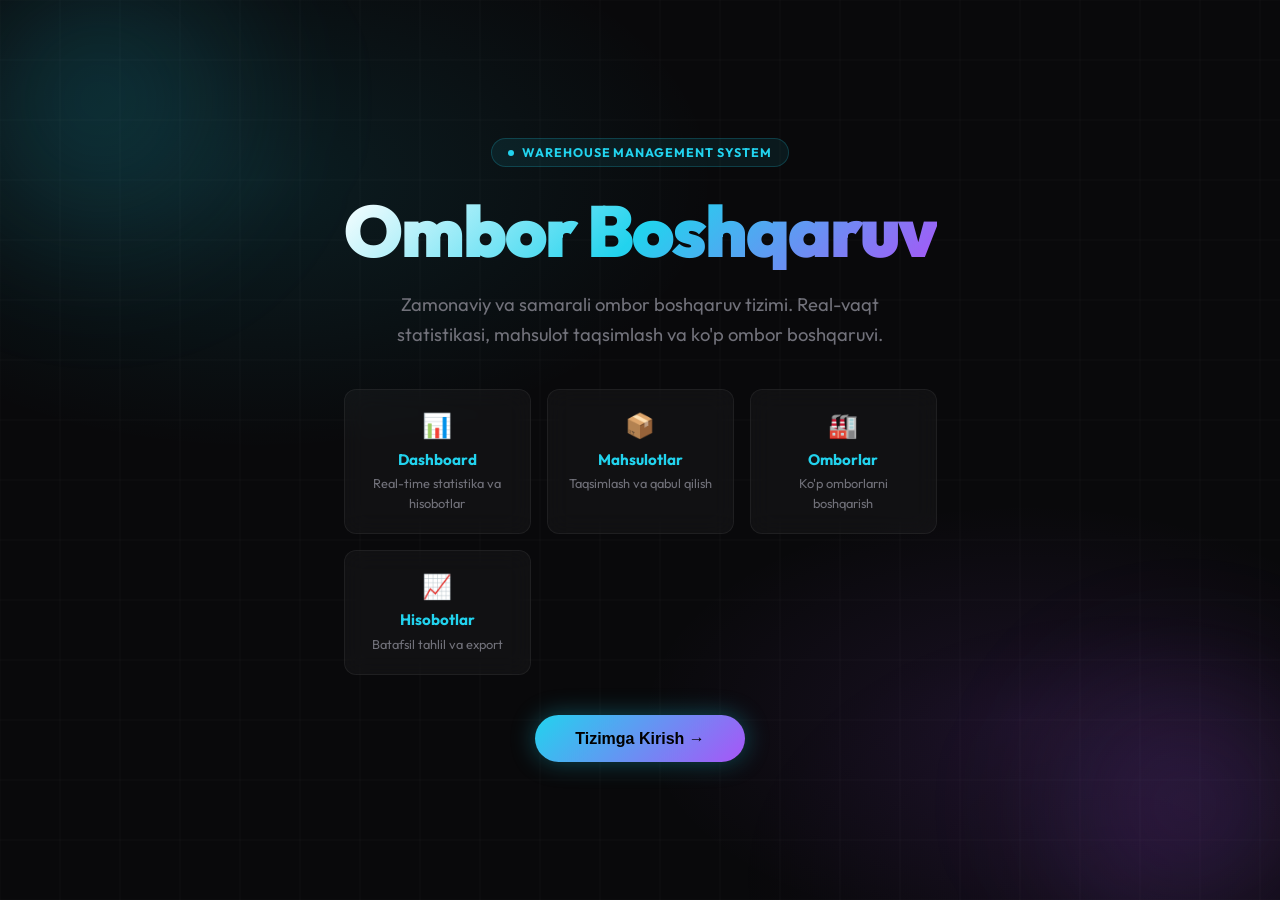
==== commit daae5e27: "big changes" ====
--- a/src/main/resources/static/index.html
+++ b/src/main/resources/static/index.html
@@ -5,7 +5,7 @@
     <meta name="viewport" content="width=device-width, initial-scale=1.0">
     <title>Ombor Boshqaruv Tizimi</title>
     <style>
-        @import url('https://fonts.googleapis.com/css2?family=Space+Mono:wght@400;700&family=Outfit:wght@300;400;500;600;700&display=swap');
+        @import url('https://fonts.googleapis.com/css2?family=Space+Mono:wght@400;700&family=Outfit:wght@300;400;500;600;700;800;900&family=JetBrains+Mono:wght@400;700&display=swap');
 
         /* ===== KG MODAL ===== */
         #kgOverlay {
@@ -774,24 +774,56 @@
         }
 
         :root {
-            --bg-primary: #1a1a1a;
-            --bg-secondary: #2d2d2d;
-            --bg-tertiary: #3a3a3a;
-            --text-primary: #f5f5f5;
-            --text-secondary: #b0b0b0;
-            --accent-primary: #ff6b35;
-            --accent-secondary: #ffa500;
+            --bg-primary: #09090b;
+            --bg-secondary: #111114;
+            --bg-tertiary: #18181c;
+            --bg-card: rgba(255,255,255,0.035);
+            --text-primary: #f4f4f5;
+            --text-secondary: #71717a;
+            --accent-primary: #22d3ee;
+            --accent-secondary: #a855f7;
+            --accent-glow: rgba(34,211,238,0.35);
+            --purple-glow: rgba(168,85,247,0.35);
+            --border-color: rgba(255,255,255,0.06);
+            --border-accent: rgba(34,211,238,0.2);
             --sidebar-width: 280px;
             --sidebar-collapsed: 60px;
             --transition: all 0.3s cubic-bezier(0.4, 0, 0.2, 1);
+            --radius: 12px;
+            --glow-shadow: 0 0 20px rgba(34,211,238,0.15), 0 0 40px rgba(168,85,247,0.08);
         }
 
         body {
             font-family: 'Outfit', sans-serif;
-            background: linear-gradient(135deg, #0f0f0f 0%, #1a1a1a 100%);
+            background: var(--bg-primary);
             color: var(--text-primary);
             min-height: 100vh;
-            overflow-x: hidden
+            overflow-x: hidden;
+            -webkit-font-smoothing: antialiased;
+        }
+
+        /* Neon orb ambient light */
+        body::before {
+            content: '';
+            position: fixed;
+            top: -30vh;
+            left: -20vw;
+            width: 70vw;
+            height: 70vh;
+            background: radial-gradient(ellipse, rgba(34,211,238,0.07) 0%, transparent 65%);
+            pointer-events: none;
+            z-index: 0;
+        }
+        body::after {
+            content: '';
+            position: fixed;
+            bottom: -30vh;
+            right: -20vw;
+            width: 65vw;
+            height: 65vh;
+            background: radial-gradient(ellipse, rgba(168,85,247,0.07) 0%, transparent 65%);
+            pointer-events: none;
+            z-index: 0;
         }
 
         /* LANDING */
@@ -803,110 +835,188 @@
             justify-content: center;
             text-align: center;
             padding: 2rem;
-            background: radial-gradient(circle at 20% 30%, rgba(255, 107, 53, .1) 0%, transparent 50%), radial-gradient(circle at 80% 70%, rgba(255, 165, 0, .1) 0%, transparent 50%), linear-gradient(135deg, #0f0f0f 0%, #1a1a1a 100%);
+            background: var(--bg-primary);
             position: relative;
-            overflow: hidden
+            overflow: hidden;
         }
 
         .landing-page::before {
             content: '';
             position: absolute;
-            inset: 0;
-            background: repeating-linear-gradient(90deg, transparent, transparent 2px, rgba(255, 107, 53, .03) 2px, rgba(255, 107, 53, .03) 4px);
-            pointer-events: none
+            top: 0; left: 0; right: 0; bottom: 0;
+            background:
+                radial-gradient(ellipse 60% 50% at 20% 20%, rgba(34,211,238,0.1) 0%, transparent 60%),
+                radial-gradient(ellipse 50% 40% at 80% 80%, rgba(168,85,247,0.1) 0%, transparent 60%),
+                url("data:image/svg+xml,%3Csvg width='60' height='60' xmlns='http://www.w3.org/2000/svg'%3E%3Cpath d='M0 0h60v60H0z' fill='none' stroke='rgba(255,255,255,0.02)' stroke-width='1'/%3E%3C/svg%3E");
+            pointer-events: none;
         }
 
         .landing-content {
-            max-width: 800px;
+            max-width: 860px;
             z-index: 1;
-            animation: fadeInUp 1s ease-out
+            animation: fadeInUp 1s ease-out;
         }
 
         @keyframes fadeInUp {
-            from {
-                opacity: 0;
-                transform: translateY(30px)
-            }
-            to {
-                opacity: 1;
-                transform: translateY(0)
-            }
+            from { opacity: 0; transform: translateY(30px); }
+            to   { opacity: 1; transform: translateY(0); }
+        }
+
+        @keyframes neonPulse {
+            0%, 100% { opacity: 1; filter: brightness(1); }
+            50%       { opacity: 0.85; filter: brightness(1.3); }
+        }
+
+        @keyframes floatOrb {
+            0%, 100% { transform: translateY(0px); }
+            50%       { transform: translateY(-18px); }
+        }
+
+        .landing-orb {
+            position: absolute;
+            border-radius: 50%;
+            filter: blur(60px);
+            animation: floatOrb 6s ease-in-out infinite;
+            pointer-events: none;
+        }
+        .landing-orb-1 {
+            width: 400px; height: 400px;
+            top: -100px; left: -100px;
+            background: radial-gradient(circle, rgba(34,211,238,0.2) 0%, transparent 70%);
+        }
+        .landing-orb-2 {
+            width: 350px; height: 350px;
+            bottom: -80px; right: -80px;
+            background: radial-gradient(circle, rgba(168,85,247,0.2) 0%, transparent 70%);
+            animation-delay: -3s;
+        }
+
+        .landing-badge {
+            display: inline-flex;
+            align-items: center;
+            gap: 8px;
+            padding: 6px 16px;
+            border-radius: 100px;
+            background: rgba(34,211,238,0.08);
+            border: 1px solid rgba(34,211,238,0.2);
+            font-size: 0.78rem;
+            font-weight: 700;
+            color: var(--accent-primary);
+            letter-spacing: 0.08em;
+            text-transform: uppercase;
+            margin-bottom: 1.5rem;
+            animation: fadeInUp 1s ease-out 0.1s backwards;
+        }
+        .landing-badge-dot {
+            width: 6px; height: 6px;
+            border-radius: 50%;
+            background: var(--accent-primary);
+            animation: neonPulse 2s ease-in-out infinite;
         }
 
         .landing-page h1 {
-            font-family: 'Space Mono', monospace;
-            font-size: 4rem;
-            font-weight: 700;
-            margin-bottom: 1.5rem;
-            background: linear-gradient(135deg, var(--accent-primary), var(--accent-secondary));
+            font-family: 'Outfit', sans-serif;
+            font-size: clamp(2.5rem, 6vw, 4.5rem);
+            font-weight: 900;
+            margin-bottom: 1.25rem;
+            background: linear-gradient(135deg, #ffffff 0%, var(--accent-primary) 50%, var(--accent-secondary) 100%);
             -webkit-background-clip: text;
             -webkit-text-fill-color: transparent;
             background-clip: text;
             letter-spacing: -2px;
-            animation: fadeInUp 1s ease-out .2s backwards
+            line-height: 1.1;
+            animation: fadeInUp 1s ease-out 0.2s backwards;
         }
 
         .landing-page .subtitle {
-            font-size: 1.5rem;
+            font-size: 1.15rem;
             color: var(--text-secondary);
-            margin-bottom: 3rem;
-            font-weight: 300;
-            animation: fadeInUp 1s ease-out .4s backwards
+            margin-bottom: 2.5rem;
+            font-weight: 400;
+            line-height: 1.6;
+            max-width: 540px;
+            margin-left: auto;
+            margin-right: auto;
+            animation: fadeInUp 1s ease-out 0.4s backwards;
         }
 
         .feature-grid {
             display: grid;
-            grid-template-columns:repeat(auto-fit, minmax(200px, 1fr));
-            gap: 2rem;
-            margin: 3rem 0;
-            animation: fadeInUp 1s ease-out .6s backwards
+            grid-template-columns: repeat(auto-fit, minmax(180px, 1fr));
+            gap: 1rem;
+            margin: 2.5rem 0;
+            animation: fadeInUp 1s ease-out 0.6s backwards;
         }
 
         .feature-card {
-            padding: 1.5rem;
-            background: rgba(45, 45, 45, .5);
-            border: 1px solid rgba(255, 107, 53, .2);
-            border-radius: 12px;
-            backdrop-filter: blur(10px);
-            transition: var(--transition)
+            padding: 1.25rem;
+            background: var(--bg-card);
+            border: 1px solid var(--border-color);
+            border-radius: var(--radius);
+            backdrop-filter: blur(12px);
+            transition: var(--transition);
+            position: relative;
+            overflow: hidden;
+        }
+
+        .feature-card::before {
+            content: '';
+            position: absolute;
+            top: 0; left: 0; right: 0;
+            height: 1px;
+            background: linear-gradient(90deg, transparent, rgba(34,211,238,0.4), transparent);
+            opacity: 0;
+            transition: opacity 0.3s;
         }
 
         .feature-card:hover {
-            background: rgba(45, 45, 45, .8);
-            border-color: var(--accent-primary);
-            transform: translateY(-5px)
+            background: rgba(34,211,238,0.05);
+            border-color: rgba(34,211,238,0.25);
+            transform: translateY(-4px);
+            box-shadow: 0 8px 32px rgba(34,211,238,0.1);
+        }
+        .feature-card:hover::before { opacity: 1; }
+
+        .feature-card .feat-icon {
+            font-size: 1.5rem;
+            margin-bottom: 0.6rem;
+            display: block;
         }
 
         .feature-card h3 {
             color: var(--accent-primary);
-            margin-bottom: .5rem;
-            font-size: 1.2rem
+            margin-bottom: .35rem;
+            font-size: 0.95rem;
+            font-weight: 700;
         }
 
         .feature-card p {
             color: var(--text-secondary);
-            font-size: .9rem
+            font-size: .8rem;
+            line-height: 1.5;
         }
 
         .cta-button {
-            display: inline-block;
-            padding: 1.2rem 3rem;
+            display: inline-flex;
+            align-items: center;
+            gap: 8px;
+            padding: 0.9rem 2.5rem;
             background: linear-gradient(135deg, var(--accent-primary), var(--accent-secondary));
-            color: #fff;
+            color: #000;
             text-decoration: none;
-            border-radius: 50px;
-            font-weight: 600;
-            font-size: 1.1rem;
+            border-radius: 100px;
+            font-weight: 700;
+            font-size: 1rem;
             transition: var(--transition);
             border: none;
             cursor: pointer;
-            box-shadow: 0 10px 30px rgba(255, 107, 53, .3);
-            animation: fadeInUp 1s ease-out .8s backwards
+            box-shadow: 0 0 24px var(--accent-glow), 0 4px 16px rgba(0,0,0,0.4);
+            animation: fadeInUp 1s ease-out 0.8s backwards;
         }
 
         .cta-button:hover {
-            transform: translateY(-3px);
-            box-shadow: 0 15px 40px rgba(255, 107, 53, .5)
+            transform: translateY(-2px) scale(1.02);
+            box-shadow: 0 0 40px var(--accent-glow), 0 8px 24px rgba(0,0,0,0.5);
         }
 
         /* LOGIN */
@@ -916,87 +1026,149 @@
             align-items: center;
             justify-content: center;
             padding: 2rem;
-            background: radial-gradient(circle at 20% 30%, rgba(255, 107, 53, .08) 0%, transparent 50%), radial-gradient(circle at 80% 70%, rgba(255, 165, 0, .08) 0%, transparent 50%), linear-gradient(135deg, #0f0f0f 0%, #1a1a1a 100%)
+            background: var(--bg-primary);
+            position: relative;
+            overflow: hidden;
+        }
+
+        .login-page::before {
+            content: '';
+            position: absolute;
+            top: -40%; left: -30%;
+            width: 700px; height: 700px;
+            background: radial-gradient(circle, rgba(34,211,238,0.08) 0%, transparent 60%);
+            pointer-events: none;
+        }
+        .login-page::after {
+            content: '';
+            position: absolute;
+            bottom: -40%; right: -30%;
+            width: 700px; height: 700px;
+            background: radial-gradient(circle, rgba(168,85,247,0.08) 0%, transparent 60%);
+            pointer-events: none;
         }
 
         .login-box {
-            background: rgba(45, 45, 45, .7);
-            backdrop-filter: blur(20px);
-            padding: 3rem;
+            background: rgba(17,17,20,0.85);
+            backdrop-filter: blur(24px);
+            -webkit-backdrop-filter: blur(24px);
+            padding: 2.75rem;
             border-radius: 20px;
-            border: 1px solid rgba(255, 107, 53, .2);
+            border: 1px solid rgba(34,211,238,0.15);
             width: 100%;
-            max-width: 450px;
-            box-shadow: 0 20px 60px rgba(0, 0, 0, .5)
+            max-width: 440px;
+            box-shadow: 0 0 60px rgba(34,211,238,0.06), 0 24px 60px rgba(0,0,0,0.6);
+            position: relative;
+            z-index: 1;
+        }
+
+        .login-box::before {
+            content: '';
+            position: absolute;
+            top: 0; left: 20%; right: 20%;
+            height: 1px;
+            background: linear-gradient(90deg, transparent, rgba(34,211,238,0.5), transparent);
+        }
+
+        .login-logo {
+            display: flex;
+            align-items: center;
+            justify-content: center;
+            gap: 10px;
+            margin-bottom: 1.75rem;
+        }
+        .login-logo-icon {
+            width: 44px; height: 44px;
+            border-radius: 12px;
+            background: linear-gradient(135deg, var(--accent-primary), var(--accent-secondary));
+            display: flex; align-items: center; justify-content: center;
+            font-size: 1.2rem;
+            box-shadow: 0 0 20px var(--accent-glow);
+        }
+        .login-logo-text {
+            font-weight: 800;
+            font-size: 1.1rem;
+            color: var(--text-primary);
         }
 
         .login-box h2 {
-            font-family: 'Space Mono', monospace;
-            font-size: 2rem;
-            margin-bottom: .5rem;
-            background: linear-gradient(135deg, var(--accent-primary), var(--accent-secondary));
-            -webkit-background-clip: text;
-            -webkit-text-fill-color: transparent;
-            background-clip: text
+            font-weight: 800;
+            font-size: 1.75rem;
+            margin-bottom: 0.4rem;
+            color: var(--text-primary);
+            text-align: center;
         }
 
         .login-box p {
             color: var(--text-secondary);
-            margin-bottom: 2rem
+            margin-bottom: 2rem;
+            font-size: 0.9rem;
+            text-align: center;
         }
 
         .form-group {
-            margin-bottom: 1.5rem
+            margin-bottom: 1.25rem;
         }
 
         .form-group label {
             display: block;
-            margin-bottom: .5rem;
+            margin-bottom: .45rem;
             color: var(--text-secondary);
-            font-size: .9rem
+            font-size: .82rem;
+            font-weight: 600;
+            text-transform: uppercase;
+            letter-spacing: 0.04em;
         }
 
         .form-group input {
             width: 100%;
-            padding: 1rem;
-            background: rgba(58, 58, 58, .5);
-            border: 1px solid rgba(255, 255, 255, .1);
-            border-radius: 8px;
+            padding: 0.85rem 1rem;
+            background: rgba(255,255,255,0.04);
+            border: 1px solid rgba(255,255,255,0.08);
+            border-radius: 10px;
             color: var(--text-primary);
             font-family: 'Outfit', sans-serif;
-            font-size: 1rem;
-            transition: var(--transition)
+            font-size: 0.95rem;
+            transition: var(--transition);
         }
 
         .form-group input:focus {
             outline: none;
             border-color: var(--accent-primary);
-            background: rgba(58, 58, 58, .8)
+            background: rgba(34,211,238,0.04);
+            box-shadow: 0 0 0 3px rgba(34,211,238,0.1);
         }
 
         .login-button {
             width: 100%;
-            padding: 1rem;
+            padding: 0.9rem;
             background: linear-gradient(135deg, var(--accent-primary), var(--accent-secondary));
-            color: #fff;
+            color: #000;
             border: none;
-            border-radius: 8px;
-            font-size: 1rem;
-            font-weight: 600;
+            border-radius: 10px;
+            font-size: 0.95rem;
+            font-weight: 700;
             cursor: pointer;
             transition: var(--transition);
-            margin-top: 1rem
+            margin-top: 0.75rem;
+            box-shadow: 0 0 20px var(--accent-glow);
         }
 
         .login-button:hover {
             transform: translateY(-2px);
-            box-shadow: 0 10px 25px rgba(255, 107, 53, .4)
+            box-shadow: 0 0 32px var(--accent-glow), 0 8px 20px rgba(0,0,0,0.4);
+        }
+
+        .login-button:disabled {
+            opacity: 0.7;
+            cursor: not-allowed;
+            transform: none;
         }
 
         /* DASHBOARD */
         .dashboard {
             display: none;
-            min-height: 100vh
+            min-height: 100vh;
         }
 
         .sidebar {
@@ -1005,313 +1177,400 @@
             top: 0;
             height: 100vh;
             width: var(--sidebar-width);
-            background: rgba(26, 26, 26, .95);
-            backdrop-filter: blur(10px);
-            border-right: 1px solid rgba(255, 107, 53, .1);
-            padding: 1.5rem 0;
+            background: rgba(9,9,11,0.95);
+            backdrop-filter: blur(20px);
+            -webkit-backdrop-filter: blur(20px);
+            border-right: 1px solid rgba(34,211,238,0.08);
+            padding: 1.25rem 0;
             transition: var(--transition);
             z-index: 1000;
             overflow-y: auto;
             overflow-x: hidden;
             display: flex;
-            flex-direction: column
-        }
-
-        .sidebar.collapsed {
-            width: var(--sidebar-collapsed)
-        }
+            flex-direction: column;
+        }
+
+        .sidebar.collapsed { width: var(--sidebar-collapsed); }
 
         .sidebar-header {
-            padding: 0 1.5rem;
-            margin-bottom: 2rem;
+            padding: 0 1.25rem;
+            margin-bottom: 1.75rem;
             display: flex;
             align-items: center;
             justify-content: space-between;
-            gap: 1rem
+            gap: 0.75rem;
         }
 
         .sidebar.collapsed .sidebar-header {
             padding: 0;
             justify-content: center;
-            flex-direction: column
-        }
-
-        .sidebar.collapsed .logo {
-            display: none
-        }
+            flex-direction: column;
+        }
+
+        .sidebar.collapsed .logo { display: none; }
 
         .logo {
-            font-family: 'Space Mono', monospace;
-            font-size: 1.3rem;
-            font-weight: 700;
+            display: flex;
+            align-items: center;
+            gap: 8px;
+            text-decoration: none;
+            white-space: nowrap;
+        }
+        .logo-icon {
+            width: 32px; height: 32px;
+            border-radius: 8px;
             background: linear-gradient(135deg, var(--accent-primary), var(--accent-secondary));
-            -webkit-background-clip: text;
-            -webkit-text-fill-color: transparent;
-            background-clip: text;
-            white-space: nowrap;
-            transition: var(--transition)
+            display: flex; align-items: center; justify-content: center;
+            font-size: 0.95rem;
+            box-shadow: 0 0 14px var(--accent-glow);
+            flex-shrink: 0;
+        }
+        .logo-text {
+            font-weight: 800;
+            font-size: 1rem;
+            color: var(--text-primary);
+            letter-spacing: -0.3px;
+        }
+        .logo-text span {
+            color: var(--accent-primary);
         }
 
         .toggle-btn {
-            background: var(--bg-tertiary);
-            border: 2px solid var(--accent-primary);
-            color: var(--accent-primary);
-            font-size: 1.4rem;
+            background: rgba(255,255,255,0.04);
+            border: 1px solid rgba(255,255,255,0.08);
+            color: var(--text-secondary);
+            font-size: 0.85rem;
             cursor: pointer;
-            padding: .6rem;
             transition: var(--transition);
             display: flex;
             align-items: center;
             justify-content: center;
             flex-shrink: 0;
-            border-radius: 10px;
-            width: 40px;
-            height: 40px;
-            box-shadow: 0 4px 12px rgba(255, 107, 53, .3)
+            border-radius: 8px;
+            width: 32px;
+            height: 32px;
         }
 
         .toggle-btn:hover {
-            background: var(--accent-primary);
-            color: #fff;
-            transform: scale(1.1)
+            background: rgba(34,211,238,0.08);
+            border-color: rgba(34,211,238,0.2);
+            color: var(--accent-primary);
         }
 
         .nav-section {
-            margin-bottom: 1.5rem;
-            flex: 1
-        }
+            margin-bottom: 0.5rem;
+            flex: 1;
+            padding: 0 0.5rem;
+        }
+
+        .nav-label {
+            font-size: 0.65rem;
+            font-weight: 700;
+            color: var(--text-secondary);
+            letter-spacing: 0.1em;
+            text-transform: uppercase;
+            padding: 0.5rem 0.75rem;
+            margin-bottom: 0.25rem;
+            opacity: 0.6;
+        }
+        .sidebar.collapsed .nav-label { display: none; }
 
         .nav-item {
-            padding: .8rem 1.5rem;
+            padding: 0.62rem 0.75rem;
             display: flex;
             align-items: center;
-            gap: 1rem;
+            gap: 0.75rem;
             color: var(--text-secondary);
             text-decoration: none;
             transition: var(--transition);
             cursor: pointer;
             position: relative;
-            border-left: 3px solid transparent
+            border-radius: 10px;
+            margin-bottom: 2px;
         }
 
         .sidebar.collapsed .nav-item {
             justify-content: center;
-            padding: .8rem 0
+            padding: 0.7rem 0;
         }
 
         .nav-item:hover {
             color: var(--text-primary);
-            background: rgba(255, 107, 53, .1);
-            border-left-color: var(--accent-primary)
+            background: rgba(255,255,255,0.05);
         }
 
         .nav-item.active {
             color: var(--accent-primary);
-            background: rgba(255, 107, 53, .15);
-            border-left-color: var(--accent-primary)
+            background: rgba(34,211,238,0.08);
+        }
+        .nav-item.active .nav-icon {
+            filter: drop-shadow(0 0 6px var(--accent-primary));
         }
 
         .nav-icon {
-            font-size: 1.3rem;
-            flex-shrink: 0
+            font-size: 1.1rem;
+            flex-shrink: 0;
+            width: 20px;
+            text-align: center;
         }
 
         .nav-text {
-            font-size: .95rem;
+            font-size: 0.875rem;
             white-space: nowrap;
-            transition: var(--transition)
+            transition: var(--transition);
+            font-weight: 500;
         }
 
         .sidebar.collapsed .nav-text {
             opacity: 0;
             visibility: hidden;
-            width: 0
+            width: 0;
         }
 
         .user-info {
             margin-top: auto;
-            position: relative
+            position: relative;
+            padding: 0 0.5rem;
         }
 
         .user-info-trigger {
-            padding: 1rem 1.5rem;
+            padding: 0.7rem 0.75rem;
             display: flex;
             align-items: center;
-            gap: .75rem;
-            border-top: 1px solid rgba(255, 255, 255, .1);
+            gap: 0.6rem;
+            border-top: 1px solid rgba(255,255,255,0.05);
+            margin: 0 0;
+            padding-top: 0.85rem;
             cursor: pointer;
-            transition: var(--transition)
-        }
-
-        .user-info-trigger:hover {
-            background: rgba(255, 107, 53, .1)
-        }
+            transition: var(--transition);
+            border-radius: 10px;
+            margin-top: 0.5rem;
+        }
+
+        .user-info-trigger:hover { background: rgba(255,255,255,0.04); }
 
         .sidebar.collapsed .user-info-trigger {
             justify-content: center;
-            padding: 1rem 0
+            padding: 0.7rem 0;
         }
 
         .user-avatar {
-            width: 40px;
-            height: 40px;
-            border-radius: 50%;
+            width: 36px;
+            height: 36px;
+            border-radius: 10px;
             background: linear-gradient(135deg, var(--accent-primary), var(--accent-secondary));
             display: flex;
             align-items: center;
             justify-content: center;
             font-weight: 700;
-            flex-shrink: 0
+            font-size: 0.85rem;
+            flex-shrink: 0;
+            color: #000;
         }
 
         .user-details {
             overflow: hidden;
-            transition: var(--transition)
+            transition: var(--transition);
+            flex: 1;
+            min-width: 0;
         }
 
         .sidebar.collapsed .user-details {
             opacity: 0;
             visibility: hidden;
-            width: 0
+            width: 0;
         }
 
         .user-name {
             font-weight: 600;
-            font-size: .9rem;
-            white-space: nowrap
+            font-size: 0.85rem;
+            white-space: nowrap;
+            overflow: hidden;
+            text-overflow: ellipsis;
+            color: var(--text-primary);
+        }
+
+        .user-role {
+            font-size: 0.72rem;
+            color: var(--text-secondary);
+            margin-top: 1px;
         }
 
         .user-arrow {
             margin-left: auto;
-            font-size: 1.1rem;
-            transition: transform .3s ease;
-            color: var(--accent-primary)
-        }
-
-        .user-info.expanded .user-arrow {
-            transform: rotate(180deg)
-        }
-
-        .sidebar.collapsed .user-arrow {
-            display: none
-        }
+            font-size: 0.75rem;
+            transition: transform 0.3s ease;
+            color: var(--text-secondary);
+            flex-shrink: 0;
+        }
+
+        .user-info.expanded .user-arrow { transform: rotate(180deg); }
+        .sidebar.collapsed .user-arrow { display: none; }
 
         .user-info.expanded .user-info-trigger {
-            background: rgba(255, 107, 53, .15);
-            border-top-color: var(--accent-primary)
+            background: rgba(34,211,238,0.05);
         }
 
         .user-submenu {
             max-height: 0;
             overflow: hidden;
-            transition: max-height .4s ease-out, opacity .3s ease-out;
-            background: rgba(30, 30, 30, .98);
-            backdrop-filter: blur(10px);
-            border-top: 1px solid rgba(255, 255, 255, .1);
+            transition: max-height 0.4s ease-out, opacity 0.3s ease-out;
+            background: rgba(9,9,11,0.98);
+            backdrop-filter: blur(20px);
+            border: 1px solid rgba(34,211,238,0.1);
             position: absolute;
-            bottom: calc(100%);
-            left: 0;
-            right: 0;
+            bottom: calc(100% + 4px);
+            left: 0.5rem;
+            right: 0.5rem;
             opacity: 0;
-            box-shadow: 0 -10px 30px rgba(0, 0, 0, .5);
-            border-radius: 12px 12px 0 0
+            box-shadow: 0 -8px 32px rgba(0,0,0,0.6);
+            border-radius: 14px;
         }
 
         .user-submenu.open {
-            max-height: 450px;
-            opacity: 1
-        }
-
-        .sidebar.collapsed .user-submenu {
-            display: none
+            max-height: 480px;
+            opacity: 1;
+        }
+
+        .sidebar.collapsed .user-submenu { display: none; }
+
+        .submenu-header {
+            padding: 0.75rem 1rem 0.5rem;
+            font-size: 0.65rem;
+            font-weight: 700;
+            color: var(--text-secondary);
+            letter-spacing: 0.08em;
+            text-transform: uppercase;
+            border-bottom: 1px solid rgba(255,255,255,0.04);
         }
 
         .user-submenu-item {
-            padding: .85rem 1rem;
+            padding: 0.6rem 0.75rem;
+            margin: 0.2rem 0.4rem;
             display: flex;
             align-items: center;
-            gap: .75rem;
-            color: var(--text-primary);
+            gap: 0.65rem;
+            color: var(--text-secondary);
             text-decoration: none;
             transition: var(--transition);
             cursor: pointer;
-            font-size: .95rem;
-            border-left: 3px solid transparent
+            font-size: 0.875rem;
+            font-weight: 500;
+            border-radius: 8px;
         }
 
         .user-submenu-item:hover {
-            background: rgba(255, 255, 255, .05)
+            background: rgba(255,255,255,0.05);
+            color: var(--text-primary);
+        }
+
+        .user-submenu-item.danger {
+            color: rgba(239,68,68,0.8);
+        }
+        .user-submenu-item.danger:hover {
+            background: rgba(239,68,68,0.08);
+            color: #ef4444;
         }
 
         .user-submenu-item .item-icon {
-            font-size: 1.1rem;
-            width: 24px;
+            font-size: 1rem;
+            width: 20px;
             display: flex;
             align-items: center;
-            justify-content: center
+            justify-content: center;
+            opacity: 0.8;
         }
 
         .main-content {
             margin-left: var(--sidebar-width);
-            padding: 2rem;
+            padding: 1.75rem 2rem;
             transition: var(--transition);
-            min-height: 100vh
+            min-height: 100vh;
+            position: relative;
+            z-index: 1;
         }
 
         .sidebar.collapsed ~ .main-content {
-            margin-left: var(--sidebar-collapsed)
+            margin-left: var(--sidebar-collapsed);
         }
 
         .content-header {
-            margin-bottom: 2rem
-        }
-
+            margin-bottom: 1.75rem;
+            display: flex;
+            align-items: flex-start;
+            justify-content: space-between;
+            flex-wrap: wrap;
+            gap: 1rem;
+        }
+
+        .content-header-left h1 {
+            font-size: 1.75rem;
+            font-weight: 800;
+            margin-bottom: 0.25rem;
+            color: var(--text-primary);
+            letter-spacing: -0.5px;
+        }
+        /* backwards compat */
         .content-header h1 {
-            font-size: 2.5rem;
-            font-weight: 700;
-            margin-bottom: .5rem;
-            background: linear-gradient(135deg, var(--accent-primary), var(--accent-secondary));
-            -webkit-background-clip: text;
-            -webkit-text-fill-color: transparent;
-            background-clip: text
+            font-size: 1.75rem;
+            font-weight: 800;
+            margin-bottom: 0.25rem;
+            color: var(--text-primary);
+            letter-spacing: -0.5px;
         }
 
         .content-header p {
             color: var(--text-secondary);
-            font-size: 1.1rem
+            font-size: 0.88rem;
         }
 
         .stats-grid {
             display: grid;
-            grid-template-columns:repeat(auto-fit, minmax(250px, 1fr));
-            gap: 1.5rem;
-            margin-bottom: 2rem
+            grid-template-columns: repeat(auto-fit, minmax(220px, 1fr));
+            gap: 1rem;
+            margin-bottom: 1.5rem;
         }
 
         .stat-card {
-            background: rgba(45, 45, 45, .5);
-            border: 1px solid rgba(255, 107, 53, .2);
-            border-radius: 12px;
-            padding: 1.5rem;
-            transition: var(--transition)
-        }
-
+            background: var(--bg-card);
+            border: 1px solid var(--border-color);
+            border-radius: var(--radius);
+            padding: 1.25rem 1.5rem;
+            transition: var(--transition);
+            position: relative;
+            overflow: hidden;
+        }
+        .stat-card::before {
+            content: '';
+            position: absolute;
+            top: 0; left: 0; right: 0;
+            height: 1px;
+            background: linear-gradient(90deg, transparent, rgba(34,211,238,0.3), transparent);
+            opacity: 0;
+            transition: opacity 0.3s;
+        }
         .stat-card:hover {
-            background: rgba(45, 45, 45, .8);
-            border-color: var(--accent-primary);
-            transform: translateY(-3px)
-        }
+            border-color: rgba(34,211,238,0.15);
+            background: rgba(34,211,238,0.03);
+            transform: translateY(-2px);
+        }
+        .stat-card:hover::before { opacity: 1; }
 
         .stat-value {
-            font-size: 2rem;
-            font-weight: 700;
+            font-size: 1.75rem;
+            font-weight: 800;
             color: var(--accent-primary);
-            margin-bottom: .5rem
+            margin-bottom: 0.35rem;
+            font-family: 'Space Mono', monospace;
+            line-height: 1;
         }
 
         .stat-label {
             color: var(--text-secondary);
-            font-size: .9rem
+            font-size: 0.8rem;
+            font-weight: 600;
+            text-transform: uppercase;
+            letter-spacing: 0.04em;
         }
 
         /* TABLE STYLES */
@@ -1327,10 +1586,12 @@
             justify-content: center;
             width: 28px;
             height: 28px;
-            background: rgba(255, 107, 53, .1);
-            border: 1px solid rgba(255, 107, 53, .2);
+            background: rgba(34, 211, 238, .08);
+            border: 1px solid rgba(34, 211, 238, .15);
             border-radius: 6px;
-            font-size: .78rem
+            font-size: .78rem;
+            color: var(--accent-primary);
+            font-family: 'Space Mono', monospace;
         }
 
         .action-group {
@@ -1341,37 +1602,38 @@
         }
 
         .btn-edit {
-            padding: .4rem .8rem;
+            padding: .35rem .75rem;
             border-radius: 6px;
             font-size: .78rem;
             font-weight: 600;
-            border: 1px solid rgba(255, 107, 53, .3);
-            background: rgba(255, 107, 53, .1);
+            border: 1px solid rgba(34, 211, 238, .2);
+            background: rgba(34, 211, 238, .06);
             color: var(--accent-primary);
             cursor: pointer;
-            transition: all .2s
+            transition: all .2s;
         }
 
         .btn-edit:hover {
-            background: var(--accent-primary);
-            color: #fff
+            background: rgba(34, 211, 238, .15);
+            border-color: var(--accent-primary);
+            box-shadow: 0 0 8px rgba(34, 211, 238, .2);
         }
 
         .btn-delete {
-            padding: .4rem .8rem;
+            padding: .35rem .75rem;
             border-radius: 6px;
             font-size: .78rem;
             font-weight: 600;
-            border: 1px solid rgba(220, 38, 38, .3);
-            background: rgba(220, 38, 38, .1);
+            border: 1px solid rgba(239, 68, 68, .2);
+            background: rgba(239, 68, 68, .06);
             color: #ef4444;
             cursor: pointer;
-            transition: all .2s
+            transition: all .2s;
         }
 
         .btn-delete:hover {
-            background: #ef4444;
-            color: #fff
+            background: rgba(239, 68, 68, .15);
+            border-color: #ef4444;
         }
 
         .region-name {
@@ -1383,12 +1645,13 @@
         .region-icon {
             width: 34px;
             height: 34px;
-            background: rgba(255, 107, 53, .1);
+            background: rgba(34, 211, 238, .08);
+            border: 1px solid rgba(34, 211, 238, .12);
             border-radius: 8px;
             display: flex;
             align-items: center;
             justify-content: center;
-            font-size: 1rem
+            font-size: 1rem;
         }
 
         .region-label {
@@ -1572,29 +1835,37 @@
             left: 0;
             right: 0;
             bottom: 0;
-            background: rgba(0, 0, 0, .8);
-            backdrop-filter: blur(5px);
+            background: rgba(0, 0, 0, .75);
+            backdrop-filter: blur(8px);
+            -webkit-backdrop-filter: blur(8px);
             z-index: 2000;
             align-items: center;
             justify-content: center;
-            padding: 2rem
-        }
-
-        .modal.show {
-            display: flex
-        }
+            padding: 1.5rem;
+        }
+
+        .modal.show { display: flex; }
 
         .modal-content {
-            background: var(--bg-secondary);
-            border-radius: 16px;
-            padding: 2rem;
+            background: rgba(13, 13, 17, 0.97);
+            border-radius: 18px;
+            padding: 1.75rem;
             max-width: 600px;
             width: 100%;
-            max-height: 80vh;
+            max-height: 85vh;
             overflow-y: auto;
-            box-shadow: 0 20px 60px rgba(0, 0, 0, .5);
-            border: 1px solid rgba(255, 107, 53, .2);
-            animation: modalSlideIn .3s ease-out
+            box-shadow: 0 0 0 1px rgba(34, 211, 238, .12), 0 24px 60px rgba(0, 0, 0, .7);
+            border: 1px solid rgba(34, 211, 238, .12);
+            animation: modalSlideIn .3s cubic-bezier(.22, 1, .36, 1);
+            position: relative;
+        }
+
+        .modal-content::before {
+            content: '';
+            position: absolute;
+            top: 0; left: 20%; right: 20%;
+            height: 1px;
+            background: linear-gradient(90deg, transparent, rgba(34,211,238,0.4), transparent);
         }
 
         @keyframes modalSlideIn {
@@ -1612,77 +1883,87 @@
             display: flex;
             justify-content: space-between;
             align-items: center;
-            margin-bottom: 2rem;
+            margin-bottom: 1.5rem;
             padding-bottom: 1rem;
-            border-bottom: 1px solid rgba(255, 255, 255, .1)
+            border-bottom: 1px solid rgba(255,255,255,.07);
         }
 
         .modal-header h2 {
-            font-size: 1.5rem;
-            color: var(--accent-primary)
+            font-size: 1.2rem;
+            font-weight: 700;
+            color: var(--text-primary);
         }
 
         .close-modal {
-            background: none;
-            border: none;
+            width: 32px;
+            height: 32px;
+            display: flex;
+            align-items: center;
+            justify-content: center;
+            border: 1px solid rgba(255,255,255,.08);
+            border-radius: 8px;
+            background: rgba(255,255,255,.04);
             color: var(--text-secondary);
-            font-size: 1.5rem;
+            font-size: 1rem;
             cursor: pointer;
-            padding: .5rem;
-            transition: var(--transition)
+            transition: var(--transition);
         }
 
         .close-modal:hover {
-            color: var(--text-primary)
+            background: rgba(239,68,68,.1);
+            border-color: rgba(239,68,68,.2);
+            color: #ef4444;
         }
 
         .modal-body .form-group {
-            margin-bottom: 1.2rem
+            margin-bottom: 1rem;
         }
 
         .modal-body .form-group label {
             display: block;
             margin-bottom: .4rem;
             color: var(--text-secondary);
-            font-size: .9rem
-        }
-
-        .modal-body .form-group input, .modal-body .form-group textarea, .modal-body .form-group select {
+            font-size: .78rem;
+            font-weight: 600;
+            text-transform: uppercase;
+            letter-spacing: 0.04em;
+        }
+
+        .modal-body .form-group input,
+        .modal-body .form-group textarea,
+        .modal-body .form-group select {
             width: 100%;
-            padding: .8rem;
-            background: rgba(58, 58, 58, .5);
-            border: 1px solid rgba(255, 255, 255, .1);
-            border-radius: 8px;
+            padding: .75rem .9rem;
+            background: rgba(255,255,255,.04);
+            border: 1px solid rgba(255,255,255,.08);
+            border-radius: 9px;
             color: var(--text-primary);
             font-family: 'Outfit', sans-serif;
-            font-size: .95rem;
-            transition: var(--transition)
-        }
-
-        .modal-body .form-group input:focus, .modal-body .form-group textarea:focus, .modal-body .form-group select:focus {
+            font-size: .9rem;
+            transition: var(--transition);
             outline: none;
-            border-color: var(--accent-primary)
+        }
+
+        .modal-body .form-group input:focus,
+        .modal-body .form-group textarea:focus,
+        .modal-body .form-group select:focus {
+            border-color: rgba(34,211,238,.3);
+            background: rgba(34,211,238,.03);
+            box-shadow: 0 0 0 3px rgba(34,211,238,.08);
         }
 
         .modal-body .form-group select option {
-            background: #2d2d2d
-        }
-
-        ::-webkit-scrollbar {
-            width: 8px
-        }
-
-        ::-webkit-scrollbar-track {
-            background: rgba(26, 26, 26, .5)
-        }
-
+            background: #111114;
+        }
+
+        ::-webkit-scrollbar { width: 5px; }
+        ::-webkit-scrollbar-track { background: transparent; }
         ::-webkit-scrollbar-thumb {
-            background: rgba(255, 107, 53, .5);
-            border-radius: 4px
-        }
-
+            background: rgba(34, 211, 238, .2);
+            border-radius: 10px;
+        }
         ::-webkit-scrollbar-thumb:hover {
-            background: var(--accent-primary)
+            background: rgba(34, 211, 238, .4);
         }
 
         @media (max-width: 768px) {
@@ -1715,38 +1996,60 @@
 
 <!-- ===== LANDING ===== -->
 <div class="landing-page" id="landingPage">
+    <div class="landing-orb landing-orb-1"></div>
+    <div class="landing-orb landing-orb-2"></div>
     <div class="landing-content">
+        <div class="landing-badge">
+            <span class="landing-badge-dot"></span>
+            Warehouse Management System
+        </div>
         <h1>Ombor Boshqaruv</h1>
-        <p class="subtitle">Zamonaviy ombor tizimini boshqaring</p>
+        <p class="subtitle">Zamonaviy va samarali ombor boshqaruv tizimi. Real-vaqt statistikasi, mahsulot taqsimlash va ko'p ombor boshqaruvi.</p>
         <div class="feature-grid">
-            <div class="feature-card"><h3>📊 Dashboard</h3>
-                <p>Real-time statistika va hisobotlar</p></div>
-            <div class="feature-card"><h3>📦 Mahsulotlar</h3>
-                <p>Mahsulotlarni taqsimlash va qabul qilish</p></div>
-            <div class="feature-card"><h3>🏭 Omborlar</h3>
-                <p>Ko'p omborlarni boshqarish</p></div>
-            <div class="feature-card"><h3>📈 Hisobotlar</h3>
-                <p>Batafsil tahlil va hisobotlar</p></div>
-        </div>
-        <button class="cta-button" onclick="showLogin()">Tizimga Kirish</button>
+            <div class="feature-card">
+                <span class="feat-icon">📊</span>
+                <h3>Dashboard</h3>
+                <p>Real-time statistika va hisobotlar</p>
+            </div>
+            <div class="feature-card">
+                <span class="feat-icon">📦</span>
+                <h3>Mahsulotlar</h3>
+                <p>Taqsimlash va qabul qilish</p>
+            </div>
+            <div class="feature-card">
+                <span class="feat-icon">🏭</span>
+                <h3>Omborlar</h3>
+                <p>Ko'p omborlarni boshqarish</p>
+            </div>
+            <div class="feature-card">
+                <span class="feat-icon">📈</span>
+                <h3>Hisobotlar</h3>
+                <p>Batafsil tahlil va export</p>
+            </div>
+        </div>
+        <button class="cta-button" onclick="showLogin()">Tizimga Kirish →</button>
     </div>
 </div>
 
 <!-- ===== LOGIN ===== -->
 <div class="login-page" id="loginPage">
     <div class="login-box">
-        <h2>Tizimga Kirish</h2>
-        <p>Ombor boshqaruv tizimiga xush kelibsiz</p>
+        <div class="login-logo">
+            <div class="login-logo-icon">📦</div>
+            <span class="login-logo-text">Ombor<span style="color:var(--accent-primary)">X</span></span>
+        </div>
+        <h2>Xush Kelibsiz</h2>
+        <p>Tizimga kirish uchun ma'lumotlaringizni kiriting</p>
         <form onsubmit="login(event)">
             <div class="form-group">
                 <label>Foydalanuvchi nomi</label>
-                <input type="text" id="username" placeholder="username" required>
+                <input type="text" id="username" placeholder="username" required autocomplete="username">
             </div>
             <div class="form-group">
                 <label>Parol</label>
-                <input type="password" id="password" placeholder="••••••••" required>
+                <input type="password" id="password" placeholder="••••••••" required autocomplete="current-password">
             </div>
-            <button type="submit" class="login-button" id="loginBtn">Kirish</button>
+            <button type="submit" class="login-button" id="loginBtn">→ Kirish</button>
         </form>
     </div>
 </div>
@@ -1756,43 +2059,41 @@
     <!-- Sidebar -->
     <div class="sidebar" id="sidebar">
         <div class="sidebar-header">
-            <div class="logo">Ombor</div>
+            <div class="logo">
+                <div class="logo-icon">📦</div>
+                <span class="logo-text">Ombor<span>X</span></span>
+            </div>
             <button class="toggle-btn" onclick="toggleSidebar()"><span id="toggleIcon">◀</span></button>
         </div>
         <nav class="nav-section">
-            <a class="nav-item active" onclick="loadPage('dashboard')"><span class="nav-icon">📊</span><span
-                    class="nav-text">Dashboard</span></a>
-            <a class="nav-item" onclick="loadPage('distribute')"><span class="nav-icon">🚚</span><span class="nav-text">Mahsulotlarni taqsimlash</span></a>
-            <a class="nav-item" onclick="loadPage('receive')"><span class="nav-icon">📥</span><span class="nav-text">Mahsulot qabul qilish</span></a>
-            <a class="nav-item" onclick="loadPage('warehouse')"><span class="nav-icon">🏭</span><span class="nav-text">Ombordagi Mahsulotlar</span></a>
-            <a class="nav-item" onclick="loadPage('reports')"><span class="nav-icon">📈</span><span class="nav-text">Hisobotlar</span></a>
+            <div class="nav-label">Asosiy</div>
+            <a class="nav-item active" onclick="loadPage('dashboard')"><span class="nav-icon">⬡</span><span class="nav-text">Dashboard</span></a>
+            <a class="nav-item" onclick="loadPage('pending')"><span class="nav-icon">📝</span><span class="nav-text" style="display:flex;align-items:center;justify-content:space-between;width:100%">Tasdiqlash <span id="pendingBadge" style="background:#ef4444;color:#fff;border-radius:10px;padding:2px 6px;font-size:0.7rem;font-weight:700;display:none;">0</span></span></a>
+            <a class="nav-item" onclick="loadPage('distribute')"><span class="nav-icon">↗</span><span class="nav-text">Taqsimlash</span></a>
+            <a class="nav-item" onclick="loadPage('receive')"><span class="nav-icon">↙</span><span class="nav-text">Qabul qilish</span></a>
+            <a class="nav-item" onclick="loadPage('warehouse')"><span class="nav-icon">▦</span><span class="nav-text">Ombor zaxirasi</span></a>
+            <a class="nav-item" onclick="loadPage('reports')"><span class="nav-icon">◈</span><span class="nav-text">Hisobotlar</span></a>
         </nav>
         <div class="user-info">
             <div class="user-info-trigger" onclick="toggleUserSubmenu()">
-                <div class="user-avatar">S</div>
+                <div class="user-avatar">⚙</div>
                 <div class="user-details">
                     <div class="user-name">Sozlamalar</div>
+                    <div class="user-role">Admin panel</div>
                 </div>
-                <span class="user-arrow">▼</span>
+                <span class="user-arrow">▾</span>
             </div>
             <div class="user-submenu" id="userSubmenu">
-                <a class="user-submenu-item" onclick="loadSettingsPage('profile')"><span
-                        class="item-icon">👤</span><span>Profil</span></a>
-                <a class="user-submenu-item" onclick="loadSettingsPage('warehouses')"><span
-                        class="item-icon">🏢</span><span>Omborlar</span></a>
-                <a class="user-submenu-item" onclick="loadSettingsPage('products')"><span
-                        class="item-icon">📦</span><span>Mahsulotlar</span></a>
-                <a class="user-submenu-item" onclick="loadSettingsPage('category')"><span
-                        class="item-icon">🏷️</span><span>Kategoriyalar</span></a>
-                <a class="user-submenu-item" onclick="loadSettingsPage('regions')"><span
-                        class="item-icon">🗺️</span><span>Rayonlar</span></a>
-                <a class="user-submenu-item" onclick="loadSettingsPage('telegram')"><span
-                        class="item-icon">📱</span><span>Telegram va Foydalanuvchilar</span></a>
-                <a class="user-submenu-item" onclick="loadSettingsPage('suppliers')"><span
-                        class="item-icon">🤝</span><span>Yetkazib beruvchilar</span></a>
-                <a class="user-submenu-item" onclick="loadSettingsPage('packages')"><span
-                        class="item-icon">🏫</span><span>Bog'chalar</span></a>
-                <a class="user-submenu-item" onclick="loadSettingsPage('logout')">
+                <div class="submenu-header">Sozlamalar</div>
+                <a class="user-submenu-item" onclick="loadSettingsPage('profile')"><span class="item-icon">👤</span><span>Profil</span></a>
+                <a class="user-submenu-item" onclick="loadSettingsPage('warehouses')"><span class="item-icon">🏢</span><span>Omborlar</span></a>
+                <a class="user-submenu-item" onclick="loadSettingsPage('products')"><span class="item-icon">📦</span><span>Mahsulotlar</span></a>
+                <a class="user-submenu-item" onclick="loadSettingsPage('category')"><span class="item-icon">🏷️</span><span>Kategoriyalar</span></a>
+                <a class="user-submenu-item" onclick="loadSettingsPage('regions')"><span class="item-icon">🗺️</span><span>Rayonlar</span></a>
+                <a class="user-submenu-item" onclick="loadSettingsPage('telegram')"><span class="item-icon">📱</span><span>Telegram & Foydalanuvchilar</span></a>
+                <a class="user-submenu-item" onclick="loadSettingsPage('suppliers')"><span class="item-icon">🤝</span><span>Yetkazib beruvchilar</span></a>
+                <a class="user-submenu-item" onclick="loadSettingsPage('packages')"><span class="item-icon">🏫</span><span>Bog'chalar</span></a>
+                <a class="user-submenu-item danger" onclick="performLogout()">
                     <span class="item-icon">🚪</span>
                     <span>Chiqish</span>
                 </a>
@@ -1806,24 +2107,7 @@
             <h1>Dashboard</h1>
             <p>Tizimingizning umumiy ko'rinishi</p>
         </div>
-        <div class="stats-grid">
-            <div class="stat-card">
-                <div class="stat-value">—</div>
-                <div class="stat-label">Jami Mahsulotlar</div>
-            </div>
-            <div class="stat-card">
-                <div class="stat-value">—</div>
-                <div class="stat-label">Bugungi Taqsimotlar</div>
-            </div>
-            <div class="stat-card">
-                <div class="stat-value">—</div>
-                <div class="stat-label">Aktiv Buyurtmalar</div>
-            </div>
-            <div class="stat-card">
-                <div class="stat-value">—</div>
-                <div class="stat-label">Omborlar</div>
-            </div>
-        </div>
+
     </div>
 </div>
 
@@ -2345,6 +2629,7 @@
             login_btn: "Sign In",
             login_loading: "Signing in...",
             nav_dashboard: "Dashboard",
+            nav_pending: "Pending Approvals",
             nav_distribute: "Distribute Products",
             nav_receive: "Receive Products",
             nav_warehouse: "Warehouse Products",
@@ -2478,12 +2763,28 @@
         const loginBtn = document.getElementById('loginBtn');
         if (loginBtn && !loginBtn.disabled) loginBtn.textContent = t('login_btn');
 
-        // Nav labels
-        const navTexts = document.querySelectorAll('.nav-text');
-        const navKeys = ['nav_dashboard', 'nav_distribute', 'nav_receive', 'nav_warehouse', 'nav_reports'];
-        navTexts.forEach((el, i) => {
-            if (navKeys[i]) el.textContent = t(navKeys[i]);
-        });
+        // Nav labels specific handling to avoid :has() which is not supported in all browsers
+        const dashboardSpan = document.querySelector('a[onclick="loadPage(\\\'dashboard\\\')"] span.nav-text');
+        if(dashboardSpan) dashboardSpan.textContent = t('nav_dashboard');
+
+        const pendingSpan = document.querySelector('a[onclick="loadPage(\\\'pending\\\')"] span.nav-text');
+        if (pendingSpan) {
+            const badgeEl = pendingSpan.querySelector('#pendingBadge');
+            const badgeHTML = badgeEl ? badgeEl.outerHTML : '';
+            pendingSpan.innerHTML = t('nav_pending') + ' ' + badgeHTML;
+        }
+
+        const distributeSpan = document.querySelector('a[onclick="loadPage(\\\'distribute\\\')"] span.nav-text');
+        if(distributeSpan) distributeSpan.textContent = t('nav_distribute');
+
+        const receiveSpan = document.querySelector('a[onclick="loadPage(\\\'receive\\\')"] span.nav-text');
+        if(receiveSpan) receiveSpan.textContent = t('nav_receive');
+
+        const warehouseSpan = document.querySelector('a[onclick="loadPage(\\\'warehouse\\\')"] span.nav-text');
+        if(warehouseSpan) warehouseSpan.textContent = t('nav_warehouse');
+
+        const reportsSpan = document.querySelector('a[onclick="loadPage(\\\'reports\\\')"] span.nav-text');
+        if(reportsSpan) reportsSpan.textContent = t('nav_reports');
 
         // User settings label
         const userNameEl = document.querySelector('.user-name');
@@ -2584,8 +2885,8 @@
         applyLang(currentLang);
     });
     // ===== CONFIG =====
-    // const BASE_API = 'http://localhost:8085/api/v1';
-    const BASE_API = 'https://omborxona-kx4v.onrender.com/api/v1';
+    const BASE_API = 'http://localhost:8085/api/v1';
+    // const BASE_API = 'https://omborxona-kx4v.onrender.com/api/v1';
 
     // ===== TOAST =====
     function showToast(msg, type = 'success') {
@@ -2624,6 +2925,37 @@
         document.getElementById('landingPage').style.display = 'none';
         document.getElementById('loginPage').style.display = 'flex';
     }
+
+    // ===== JORIY FOYDALANUVCHI =====
+    let currentUser = null;
+
+    function getCurrentUser() {
+        if (currentUser) return currentUser;
+        const saved = localStorage.getItem('currentUser');
+        if (saved) { currentUser = JSON.parse(saved); return currentUser; }
+        return null;
+    }
+
+    function saveCurrentUser(data) {
+        currentUser = data;
+        localStorage.setItem('currentUser', JSON.stringify(data));
+    }
+
+    function clearCurrentUser() {
+        currentUser = null;
+        localStorage.removeItem('currentUser');
+    }
+
+    // ===== ROL HELPER =====
+    function getRole() {
+        const u = getCurrentUser();
+        return u ? (u.role || '').toUpperCase() : '';
+    }
+
+    function isAdmin()   { return getRole() === 'ADMIN'; }
+    function isManager() { return getRole() === 'MANAGER'; }
+    function isMudira()  { return getRole() === 'MUDIRA'; }
+    function isDriver()  { return getRole() === 'DRIVER'; }
 
     async function login(event) {
         event.preventDefault();
@@ -2648,14 +2980,20 @@
 
             localStorage.setItem('authToken', data.token);
             localStorage.setItem('tokenType', data.type || 'Bearer');
+            saveCurrentUser(data);
 
             document.getElementById('loginPage').style.display = 'none';
             document.getElementById('dashboard').style.display = 'block';
-            showToast('Tizimga xush kelibsiz! ✅');
+            showToast(`Xush kelibsiz, ${data.fullName || data.username}! ✅`);
+
+            // Rol asosida sidebar va dashboard yuklash
+            renderRoleBasedSidebar();
+            renderProfileIcon();
+            loadDefaultPage();
         } catch (e) {
             showToast('Login yoki parol xato!', 'error');
         } finally {
-            btn.textContent = 'Kirish';
+            btn.textContent = '→ Kirish';
             btn.disabled = false;
         }
     }
@@ -2664,8 +3002,333 @@
     function logout() {
         localStorage.removeItem('authToken');
         localStorage.removeItem('tokenType');
+        clearCurrentUser();
+        // Profile icon ni olib tashlash
+        const pi = document.getElementById('profileIconBtn');
+        if (pi) pi.remove();
+        const pp = document.getElementById('profilePopup');
+        if (pp) pp.remove();
         document.getElementById('dashboard').style.display = 'none';
         document.getElementById('landingPage').style.display = 'flex';
+    }
+
+    function performLogout() {
+        if (confirm('Tizimdan chiqmoqchimisiz?')) {
+            localStorage.removeItem('authToken');
+            localStorage.removeItem('tokenType');
+            clearCurrentUser();
+            location.reload();
+        }
+    }
+
+    // ===== PROFILE ICON (o'ng yuqori burchak) =====
+    function renderProfileIcon() {
+        if (document.getElementById('profileIconBtn')) return;
+        const user = getCurrentUser();
+        if (!user) return;
+
+        const initials = (user.fullName || user.username || '?')
+            .split(' ').map(w => w[0]).join('').toUpperCase().slice(0, 2);
+
+        const roleLabels = {
+            ADMIN: '👑 Admin', MANAGER: '👔 Manager',
+            MUDIRA: '👩‍💼 Mudira', DRIVER: '🚗 Haydovchi', WAREHOUSEMAN: '🏭 Omborchi'
+        };
+        const roleLabel = roleLabels[user.role] || user.role || 'Foydalanuvchi';
+        const roleColors = {
+            ADMIN: '#a855f7', MANAGER: '#22d3ee',
+            MUDIRA: '#f59e0b', DRIVER: '#10b981', WAREHOUSEMAN: '#3b82f6'
+        };
+        const roleColor = roleColors[user.role] || '#22d3ee';
+
+        const iconBtn = document.createElement('div');
+        iconBtn.id = 'profileIconBtn';
+        iconBtn.innerHTML = `
+        <style>
+            #profileIconBtn {
+                position: fixed;
+                top: 12px;
+                right: 16px;
+                z-index: 9500;
+                cursor: pointer;
+            }
+            #profileAvatar {
+                width: 40px;
+                height: 40px;
+                border-radius: 50%;
+                background: linear-gradient(135deg, ${roleColor}, ${roleColor}99);
+                display: flex;
+                align-items: center;
+                justify-content: center;
+                font-weight: 800;
+                font-size: 0.88rem;
+                color: #000;
+                border: 2px solid ${roleColor};
+                box-shadow: 0 0 16px ${roleColor}55, 0 4px 12px rgba(0,0,0,0.4);
+                transition: all 0.2s ease;
+                user-select: none;
+            }
+            #profileAvatar:hover {
+                transform: scale(1.08);
+                box-shadow: 0 0 24px ${roleColor}88, 0 6px 16px rgba(0,0,0,0.5);
+            }
+            #profilePopup {
+                position: fixed;
+                top: 60px;
+                right: 16px;
+                z-index: 9400;
+                background: rgba(13,13,17,0.97);
+                border: 1px solid ${roleColor}33;
+                border-radius: 18px;
+                padding: 0;
+                min-width: 280px;
+                box-shadow: 0 0 0 1px ${roleColor}22, 0 20px 60px rgba(0,0,0,0.7);
+                backdrop-filter: blur(20px);
+                animation: profilePopupIn 0.2s cubic-bezier(0.22,1,0.36,1);
+                overflow: hidden;
+                display: none;
+            }
+            #profilePopup.open { display: block; }
+            @keyframes profilePopupIn {
+                from { opacity:0; transform: translateY(-10px) scale(0.97); }
+                to   { opacity:1; transform: translateY(0) scale(1); }
+            }
+            .pp-header {
+                padding: 20px 20px 16px;
+                border-bottom: 1px solid rgba(255,255,255,0.06);
+                display: flex;
+                align-items: center;
+                gap: 14px;
+                background: ${roleColor}11;
+            }
+            .pp-avatar-lg {
+                width: 52px;
+                height: 52px;
+                border-radius: 14px;
+                background: linear-gradient(135deg, ${roleColor}, ${roleColor}88);
+                display: flex;
+                align-items: center;
+                justify-content: center;
+                font-weight: 800;
+                font-size: 1.1rem;
+                color: #000;
+                flex-shrink: 0;
+            }
+            .pp-name {
+                font-size: 0.95rem;
+                font-weight: 700;
+                color: #f4f4f5;
+                margin-bottom: 3px;
+            }
+            .pp-role-badge {
+                display: inline-flex;
+                align-items: center;
+                gap: 4px;
+                padding: 3px 10px;
+                border-radius: 20px;
+                font-size: 0.7rem;
+                font-weight: 700;
+                background: ${roleColor}22;
+                border: 1px solid ${roleColor}44;
+                color: ${roleColor};
+            }
+            .pp-body {
+                padding: 14px 20px;
+            }
+            .pp-row {
+                display: flex;
+                align-items: center;
+                gap: 10px;
+                padding: 7px 0;
+                border-bottom: 1px solid rgba(255,255,255,0.04);
+                font-size: 0.82rem;
+            }
+            .pp-row:last-child { border-bottom: none; }
+            .pp-row .pp-icon { font-size: 0.9rem; width: 18px; text-align:center; opacity:0.7; }
+            .pp-row .pp-val { color: #94a3b8; flex: 1; }
+            .pp-row .pp-lbl { color: #f4f4f5; font-weight: 500; }
+            .pp-footer {
+                padding: 12px 20px 16px;
+                border-top: 1px solid rgba(255,255,255,0.05);
+            }
+            .pp-logout-btn {
+                width: 100%;
+                padding: 10px;
+                border: 1px solid rgba(239,68,68,0.3);
+                border-radius: 10px;
+                background: rgba(239,68,68,0.06);
+                color: #ef4444;
+                font-size: 0.875rem;
+                font-weight: 600;
+                cursor: pointer;
+                transition: all 0.2s;
+                font-family: inherit;
+            }
+            .pp-logout-btn:hover {
+                background: rgba(239,68,68,0.12);
+                border-color: #ef4444;
+            }
+        </style>
+        <div id="profileAvatar" onclick="toggleProfilePopup()">${initials}</div>
+        `;
+        document.body.appendChild(iconBtn);
+
+        const popup = document.createElement('div');
+        popup.id = 'profilePopup';
+        popup.innerHTML = `
+        <div class="pp-header">
+            <div class="pp-avatar-lg">${initials}</div>
+            <div>
+                <div class="pp-name">${user.fullName || user.username}</div>
+                <div class="pp-role-badge">${roleLabel}</div>
+            </div>
+        </div>
+        <div class="pp-body">
+            <div class="pp-row">
+                <span class="pp-icon">👤</span>
+                <span class="pp-val">Username</span>
+                <span class="pp-lbl">${user.username || '—'}</span>
+            </div>
+            <div class="pp-row">
+                <span class="pp-icon">📧</span>
+                <span class="pp-val">Email</span>
+                <span class="pp-lbl">${user.email || '—'}</span>
+            </div>
+            <div class="pp-row">
+                <span class="pp-icon">📱</span>
+                <span class="pp-val">Telefon</span>
+                <span class="pp-lbl">${user.phoneNumber || '—'}</span>
+            </div>
+        </div>
+        <div class="pp-footer">
+            <button class="pp-logout-btn" onclick="performLogout()">🚪 Tizimdan chiqish</button>
+        </div>
+        `;
+        document.body.appendChild(popup);
+
+        // Tashqariga bosish bilan yopish
+        document.addEventListener('click', function closePopup(e) {
+            if (!document.getElementById('profileIconBtn')?.contains(e.target) &&
+                !document.getElementById('profilePopup')?.contains(e.target)) {
+                document.getElementById('profilePopup')?.classList.remove('open');
+            }
+        });
+    }
+
+    function toggleProfilePopup() {
+        document.getElementById('profilePopup')?.classList.toggle('open');
+    }
+
+    // ===== ROL ASOSIDA SIDEBAR =====
+    function renderRoleBasedSidebar() {
+        const user = getCurrentUser();
+        if (!user) return;
+        const role = (user.role || '').toUpperCase();
+        const navSection = document.querySelector('.nav-section');
+        if (!navSection) return;
+
+        // Sidebar pastki qismidagi user info ni yangilaymiz
+        const userNameEl = document.querySelector('.user-name');
+        const userRoleEl = document.querySelector('.user-role');
+        const userAvatarEl = document.querySelector('.user-avatar');
+        if (userNameEl) userNameEl.textContent = user.fullName || user.username;
+        if (userRoleEl) userRoleEl.textContent = {
+            ADMIN: 'Admin', MANAGER: 'Manager',
+            MUDIRA: 'Mudira', DRIVER: 'Haydovchi', WAREHOUSEMAN: 'Omborchi'
+        }[role] || role;
+        const initials = (user.fullName || user.username || '?')
+            .split(' ').map(w => w[0]).join('').toUpperCase().slice(0, 2);
+        if (userAvatarEl) userAvatarEl.textContent = initials;
+
+        let navHTML = '';
+        if (role === 'ADMIN') {
+            navHTML = `
+                <div class="nav-label">Asosiy</div>
+                <a class="nav-item active" onclick="loadPage('dashboard')"><span class="nav-icon">⬡</span><span class="nav-text">Dashboard</span></a>
+                <a class="nav-item" onclick="loadPage('pending')"><span class="nav-icon">📝</span><span class="nav-text" style="display:flex;align-items:center;justify-content:space-between;width:100%">Tasdiqlash <span id="pendingBadge" style="background:#ef4444;color:#fff;border-radius:10px;padding:2px 6px;font-size:0.7rem;font-weight:700;display:none;">0</span></span></a>
+                <a class="nav-item" onclick="loadPage('distribute')"><span class="nav-icon">↗</span><span class="nav-text">Taqsimlash</span></a>
+                <a class="nav-item" onclick="loadPage('receive')"><span class="nav-icon">↙</span><span class="nav-text">Qabul qilish</span></a>
+                <a class="nav-item" onclick="loadPage('warehouse')"><span class="nav-icon">▦</span><span class="nav-text">Ombor zaxirasi</span></a>
+                <a class="nav-item" onclick="loadPage('reports')"><span class="nav-icon">◈</span><span class="nav-text">Hisobotlar</span></a>
+            `;
+        } else if (role === 'MANAGER') {
+            navHTML = `
+                <div class="nav-label">Asosiy</div>
+                <a class="nav-item active" onclick="loadPage('dashboard')"><span class="nav-icon">⬡</span><span class="nav-text">Dashboard</span></a>
+                <div class="nav-label">Ombor</div>
+                <a class="nav-item" onclick="loadPage('receive')"><span class="nav-icon">↙</span><span class="nav-text">Yuk qabul qilish</span></a>
+                <a class="nav-item" onclick="loadPage('distribute')"><span class="nav-icon">↗</span><span class="nav-text">Mahsulot taqsimlash</span></a>
+                <a class="nav-item" onclick="loadPage('warehouse')"><span class="nav-icon">▦</span><span class="nav-text">Ombor zaxirasi</span></a>
+                <a class="nav-item" onclick="loadPage('all-orders')"><span class="nav-icon">📋</span><span class="nav-text" style="display:flex;align-items:center;justify-content:space-between;width:100%">Arizalar <span id="pendingBadge" style="background:#ef4444;color:#fff;border-radius:10px;padding:2px 6px;font-size:0.7rem;font-weight:700;display:none;">0</span></span></a>
+                <a class="nav-item" onclick="loadPage('reports')"><span class="nav-icon">◈</span><span class="nav-text">Hisobotlar</span></a>
+            `;
+        } else if (role === 'MUDIRA') {
+            navHTML = `
+                <div class="nav-label">Asosiy</div>
+                <a class="nav-item active" onclick="loadPage('dashboard')"><span class="nav-icon">⬡</span><span class="nav-text">Dashboard</span></a>
+                <div class="nav-label">Mening ma'lumotlarim</div>
+                <a class="nav-item" onclick="loadPage('my-kindergartens')"><span class="nav-icon">🏫</span><span class="nav-text">Bog'chalarim</span></a>
+                <a class="nav-item" onclick="loadPage('my-apply')"><span class="nav-icon">📩</span><span class="nav-text">Ariza berish</span></a>
+                <a class="nav-item" onclick="loadPage('my-supply-history')"><span class="nav-icon">📦</span><span class="nav-text">Mahsulot tarixi</span></a>
+                <a class="nav-item" onclick="loadPage('my-orders')"><span class="nav-icon">📝</span><span class="nav-text">Arizalarim holati</span></a>
+            `;
+        } else if (role === 'DRIVER') {
+            navHTML = `
+                <div class="nav-label">Asosiy</div>
+                <a class="nav-item active" onclick="loadPage('dashboard')"><span class="nav-icon">⬡</span><span class="nav-text">Dashboard</span></a>
+                <div class="nav-label">Yetkazish</div>
+                <a class="nav-item" onclick="loadPage('my-deliveries')"><span class="nav-icon">🚗</span><span class="nav-text">Mening yetkazishlarim</span></a>
+                <a class="nav-item" onclick="loadPage('my-reports')"><span class="nav-icon">◈</span><span class="nav-text">Hisobotlarim</span></a>
+            `;
+        } else {
+            // WAREHOUSEMAN va boshqalar — admin kabi
+            navHTML = `
+                <div class="nav-label">Asosiy</div>
+                <a class="nav-item active" onclick="loadPage('dashboard')"><span class="nav-icon">⬡</span><span class="nav-text">Dashboard</span></a>
+                <a class="nav-item" onclick="loadPage('pending')"><span class="nav-icon">📝</span><span class="nav-text" style="display:flex;align-items:center;justify-content:space-between;width:100%">Tasdiqlash <span id="pendingBadge" style="background:#ef4444;color:#fff;border-radius:10px;padding:2px 6px;font-size:0.7rem;font-weight:700;display:none;">0</span></span></a>
+                <a class="nav-item" onclick="loadPage('distribute')"><span class="nav-icon">↗</span><span class="nav-text">Taqsimlash</span></a>
+                <a class="nav-item" onclick="loadPage('receive')"><span class="nav-icon">↙</span><span class="nav-text">Qabul qilish</span></a>
+                <a class="nav-item" onclick="loadPage('warehouse')"><span class="nav-icon">▦</span><span class="nav-text">Ombor zaxirasi</span></a>
+                <a class="nav-item" onclick="loadPage('reports')"><span class="nav-icon">◈</span><span class="nav-text">Hisobotlar</span></a>
+            `;
+        }
+
+        // Admin uchun submenu — sozlamalar faqat admin uchun
+        const submenuHeader = document.querySelector('.submenu-header');
+        if (submenuHeader && role !== 'ADMIN') {
+            // Admin bo'lmagan foydalanuvchilar uchun submenu ni soddalashtiramiz
+            const userSubmenu = document.getElementById('userSubmenu');
+            if (userSubmenu) {
+                userSubmenu.innerHTML = `
+                    <div class="submenu-header">Profil</div>
+                    <a class="user-submenu-item danger" onclick="performLogout()">
+                        <span class="item-icon">🚪</span><span>Chiqish</span>
+                    </a>
+                `;
+            }
+        }
+
+        navSection.innerHTML = navHTML;
+    }
+
+    // ===== SAHIFA YUKLASH (ROL ASOSIDA DEFAULT) =====
+    function loadDefaultPage() {
+        const mainContent = document.querySelector('.main-content');
+        document.querySelector('.content-header h1').textContent = 'Dashboard';
+        document.querySelector('.content-header p').textContent = '';
+        // Avvalgi kontentni tozalaymiz
+        let sibling = mainContent.querySelector('.content-header')?.nextElementSibling;
+        while (sibling) { let n = sibling.nextElementSibling; sibling.remove(); sibling = n; }
+
+        const role = getRole();
+        if (role === 'MUDIRA') {
+            loadMudiraDashboard(mainContent);
+        } else if (role === 'DRIVER') {
+            loadDriverDashboard(mainContent);
+        } else {
+            mainContent.insertAdjacentHTML('beforeend', dashboardHTML());
+            loadDashboardFull();
+        }
     }
 
     // ===== SIDEBAR =====
@@ -2708,35 +3371,67 @@
     // ===== NAVIGATION =====
     function loadPage(page) {
         document.querySelectorAll('.nav-item').forEach(i => i.classList.remove('active'));
-        event.target.closest('.nav-item').classList.add('active');
+        if (event && event.target) {
+            const navItem = event.target.closest('.nav-item');
+            if (navItem) navItem.classList.add('active');
+        }
         const mainContent = document.querySelector('.main-content');
-        document.querySelector('.content-header h1').textContent = {
-            dashboard: 'Dashboard', distribute: 'Taqsimlash', receive: 'Qabul qilish',
-            warehouse: 'Ombordagi Mahsulotlar', reports: 'Hisobotlar'
-        }[page] || page;
-        document.querySelector('.content-header p').textContent = 'Tizimingizning umumiy ko\'rinishi';
-        let sibling = mainContent.querySelector('.content-header').nextElementSibling;
-        while (sibling) {
-            let n = sibling.nextElementSibling;
-            sibling.remove();
-            sibling = n;
-        }
+        const pageTitles = {
+            dashboard: 'Dashboard', distribute: 'Mahsulot Taqsimlash',
+            receive: 'Yuk Qabul Qilish', warehouse: 'Ombordagi Mahsulotlar',
+            reports: 'Hisobotlar', pending: 'Tasdiqlash',
+            'my-kindergartens': 'Bog\'chalarim', 'my-supply-history': 'Mahsulot Tarixi',
+            'my-orders': 'Arizalarim holati', 'my-apply': 'Ariza berish',
+            'my-deliveries': 'Mening Yetkazishlarim', 'my-reports': 'Hisobotlarim',
+            'all-orders': 'Barcha Arizalar'
+        };
+        document.querySelector('.content-header h1').textContent = pageTitles[page] || page;
+        document.querySelector('.content-header p').textContent = '';
+        let sibling = mainContent.querySelector('.content-header')?.nextElementSibling;
+        while (sibling) { let n = sibling.nextElementSibling; sibling.remove(); sibling = n; }
+
         if (page === 'dashboard') {
-            mainContent.insertAdjacentHTML('beforeend', `
-            <div class="stats-grid">
-                <div class="stat-card"><div class="stat-value" id="dashWh">—</div><div class="stat-label">Omborlar soni</div></div>
-                <div class="stat-card"><div class="stat-value" id="dashSup">—</div><div class="stat-label">Yetkazib beruvchilar</div></div>
-                <div class="stat-card"><div class="stat-value" id="dashReg">—</div><div class="stat-label">Rayonlar</div></div>
-                <div class="stat-card"><div class="stat-value" id="dashKg">—</div><div class="stat-label">Bog'chalar</div></div>
-            </div>
-        `);
-            loadDashboardStats();
+            loadDefaultPage();
+        } else if (page === 'receive') {
+            injectProfileCSS();
+            mainContent.insertAdjacentHTML('beforeend', receivePageHTML());
+            initReceivePage();
+        } else if (page === 'distribute') {
+            injectProfileCSS();
+            mainContent.insertAdjacentHTML('beforeend', distributePageHTML());
+            initDistributePage();
+        } else if (page === 'warehouse') {
+            injectProfileCSS();
+            mainContent.insertAdjacentHTML('beforeend', warehouseStockPageHTML());
+            initStockPage();
+        } else if (page === 'pending') {
+            injectProfileCSS();
+            mainContent.insertAdjacentHTML('beforeend', pendingPageHTML());
+            initPendingPage();
+        } else if (page === 'reports') {
+            injectProfileCSS();
+            mainContent.insertAdjacentHTML('beforeend', reportsPageHTML());
+            initReportsPage();
+        } else if (page === 'my-kindergartens') {
+            loadMyKindergartens(mainContent);
+        } else if (page === 'my-supply-history') {
+            loadMySupplyHistory(mainContent);
+        } else if (page === 'my-orders') {
+            loadMyOrders(mainContent);
+        } else if (page === 'my-apply') {
+            loadMyApplyPage(mainContent);
+        } else if (page === 'all-orders') {
+            loadAllOrdersPage(mainContent);
+        } else if (page === 'my-deliveries') {
+            loadMyDeliveries(mainContent);
+        } else if (page === 'my-reports') {
+            loadDriverReports(mainContent);
         } else {
             mainContent.insertAdjacentHTML('beforeend', `
             <div class="stat-card" style="padding:3rem;text-align:center;max-width:600px">
                 <div style="font-size:3rem;margin-bottom:1rem">🚧</div>
                 <h2 style="color:var(--accent-primary);margin-bottom:.5rem">Tez orada...</h2>
-                <p style="color:var(--text-secondary)">Bu bo'lim ishlab chiqish jarayonida</p>
+                <p style="color:var(--text-secondary)">Bu bo'lim hozir ishlab chiqilmoqda</p>
             </div>
         `);
         }
@@ -2814,13 +3509,15 @@
             loadCategories();
         } else if (page === 'regions') {
             mainContent.insertAdjacentHTML('beforeend', `
-            <div style="margin-bottom:1.5rem"><button onclick="showAddRegionModal()" class="cta-button" style="padding:.8rem 2rem;font-size:.9rem">+ Yangi Rayon</button></div>
-            <div style="background:rgba(45,45,45,.5);border:1px solid rgba(255,107,53,.2);border-radius:12px;overflow:hidden">
+            <div style="margin-bottom:1.25rem;display:flex;align-items:center;gap:1rem">
+                <button onclick="showAddRegionModal()" class="cta-button" style="padding:.7rem 1.5rem;font-size:.875rem;border-radius:8px">+ Yangi Rayon</button>
+            </div>
+            <div style="background:rgba(255,255,255,0.03);border:1px solid rgba(255,255,255,0.07);border-radius:14px;overflow:hidden">
                 <table style="width:100%;border-collapse:collapse">
-                    <thead><tr style="border-bottom:1px solid rgba(255,107,53,.2)">
-                        <th style="padding:.75rem 1rem;text-align:left;color:var(--text-secondary);font-size:.8rem;width:50px">T/R</th>
-                        <th style="padding:.75rem 1rem;text-align:left;color:var(--text-secondary);font-size:.8rem">Tuman nomi</th>
-                        <th style="padding:.75rem 1rem;text-align:center;color:var(--text-secondary);font-size:.8rem;width:160px">Amallar</th>
+                    <thead><tr style="border-bottom:1px solid rgba(255,255,255,0.06)">
+                        <th style="padding:.65rem 1rem;text-align:left;color:var(--text-secondary);font-size:.7rem;letter-spacing:.08em;text-transform:uppercase;font-weight:700;width:50px">T/R</th>
+                        <th style="padding:.65rem 1rem;text-align:left;color:var(--text-secondary);font-size:.7rem;letter-spacing:.08em;text-transform:uppercase;font-weight:700">Tuman nomi</th>
+                        <th style="padding:.65rem 1rem;text-align:center;color:var(--text-secondary);font-size:.7rem;letter-spacing:.08em;text-transform:uppercase;font-weight:700;width:160px">Amallar</th>
                     </tr></thead>
                     <tbody id="regionList"></tbody>
                 </table>
@@ -2841,17 +3538,19 @@
             loadRegions();
         } else if (page === 'suppliers') {
             mainContent.insertAdjacentHTML('beforeend', `
-            <div style="margin-bottom:1.5rem"><button onclick="showAddSupplierModal()" class="cta-button" style="padding:.8rem 2rem;font-size:.9rem">+ Yangi Yetkazib Beruvchi</button></div>
-            <div style="background:rgba(45,45,45,.5);border:1px solid rgba(255,107,53,.2);border-radius:12px;overflow:hidden">
+            <div style="margin-bottom:1.25rem">
+                <button onclick="showAddSupplierModal()" class="cta-button" style="padding:.7rem 1.5rem;font-size:.875rem;border-radius:8px">+ Yangi Yetkazib Beruvchi</button>
+            </div>
+            <div style="background:rgba(255,255,255,0.03);border:1px solid rgba(255,255,255,0.07);border-radius:14px;overflow:hidden">
                 <table style="width:100%;border-collapse:collapse">
-                    <thead><tr style="background:rgba(58,58,58,.3);border-bottom:1px solid rgba(255,107,53,.2)">
-                        <th style="padding:.75rem 1rem;color:var(--text-secondary);font-size:.8rem;width:50px">#</th>
-                        <th style="padding:.75rem 1rem;text-align:left;color:var(--text-secondary);font-size:.8rem">Nomi</th>
-                        <th style="padding:.75rem 1rem;text-align:left;color:var(--text-secondary);font-size:.8rem">Mas'ul</th>
-                        <th style="padding:.75rem 1rem;text-align:left;color:var(--text-secondary);font-size:.8rem">Telefon</th>
-                        <th style="padding:.75rem 1rem;text-align:left;color:var(--text-secondary);font-size:.8rem">INN</th>
-                        <th style="padding:.75rem 1rem;text-align:center;color:var(--text-secondary);font-size:.8rem">Holat</th>
-                        <th style="padding:.75rem 1rem;text-align:center;color:var(--text-secondary);font-size:.8rem;width:160px">Amallar</th>
+                    <thead><tr style="border-bottom:1px solid rgba(255,255,255,0.06)">
+                        <th style="padding:.65rem 1rem;color:var(--text-secondary);font-size:.7rem;letter-spacing:.08em;text-transform:uppercase;font-weight:700;width:50px">#</th>
+                        <th style="padding:.65rem 1rem;text-align:left;color:var(--text-secondary);font-size:.7rem;letter-spacing:.08em;text-transform:uppercase;font-weight:700">Nomi</th>
+                        <th style="padding:.65rem 1rem;text-align:left;color:var(--text-secondary);font-size:.7rem;letter-spacing:.08em;text-transform:uppercase;font-weight:700">Mas'ul</th>
+                        <th style="padding:.65rem 1rem;text-align:left;color:var(--text-secondary);font-size:.7rem;letter-spacing:.08em;text-transform:uppercase;font-weight:700">Telefon</th>
+                        <th style="padding:.65rem 1rem;text-align:left;color:var(--text-secondary);font-size:.7rem;letter-spacing:.08em;text-transform:uppercase;font-weight:700">INN</th>
+                        <th style="padding:.65rem 1rem;text-align:center;color:var(--text-secondary);font-size:.7rem;letter-spacing:.08em;text-transform:uppercase;font-weight:700">Holat</th>
+                        <th style="padding:.65rem 1rem;text-align:center;color:var(--text-secondary);font-size:.7rem;letter-spacing:.08em;text-transform:uppercase;font-weight:700;width:150px">Amallar</th>
                     </tr></thead>
                     <tbody id="supplierList"></tbody>
                 </table>
@@ -2861,21 +3560,22 @@
             loadSuppliers(0);
         } else if (page === 'warehouses') {
             mainContent.insertAdjacentHTML('beforeend', `
-            <div style="margin-bottom:1.5rem;display:flex;gap:1rem;align-items:center">
-                <button onclick="openWarehouseModal()" class="cta-button" style="padding:.8rem 2rem;font-size:.9rem">+ Yangi Ombor</button>
-                <div style="position:relative;flex:1;max-width:300px">
+            <div style="margin-bottom:1.25rem;display:flex;gap:1rem;align-items:center">
+                <button onclick="openWarehouseModal()" class="cta-button" style="padding:.7rem 1.5rem;font-size:.875rem;border-radius:8px">+ Yangi Ombor</button>
+                <div style="position:relative;flex:1;max-width:280px">
                     <input id="whSearch" type="text" placeholder="🔍 Ombor qidirish..." oninput="searchWarehouses(this.value)"
-                        style="width:100%;padding:.7rem 1rem;background:rgba(58,58,58,.5);border:1px solid rgba(255,255,255,.1);border-radius:8px;color:var(--text-primary);font-family:inherit;font-size:.9rem;outline:none">
+                        style="width:100%;padding:.65rem 1rem;background:rgba(255,255,255,0.04);border:1px solid rgba(255,255,255,0.08);border-radius:8px;color:var(--text-primary);font-family:inherit;font-size:.875rem;outline:none;transition:border-color .2s"
+                        onfocus="this.style.borderColor='rgba(34,211,238,.3)'" onblur="this.style.borderColor='rgba(255,255,255,0.08)'">
                 </div>
             </div>
-            <div style="background:rgba(45,45,45,.5);border:1px solid rgba(255,107,53,.2);border-radius:12px;overflow:hidden">
+            <div style="background:rgba(255,255,255,0.03);border:1px solid rgba(255,255,255,0.07);border-radius:14px;overflow:hidden">
                 <table style="width:100%;border-collapse:collapse">
-                    <thead><tr style="background:rgba(58,58,58,.3);border-bottom:1px solid rgba(255,107,53,.2)">
-                        <th style="padding:.75rem 1rem;color:var(--text-secondary);font-size:.8rem;width:50px">#</th>
-                        <th style="padding:.75rem 1rem;text-align:left;color:var(--text-secondary);font-size:.8rem">Nomi</th>
-                        <th style="padding:.75rem 1rem;text-align:left;color:var(--text-secondary);font-size:.8rem">Manzil</th>
-                        <th style="padding:.75rem 1rem;text-align:left;color:var(--text-secondary);font-size:.8rem">Tavsif</th>
-                        <th style="padding:.75rem 1rem;text-align:center;color:var(--text-secondary);font-size:.8rem;width:160px">Amallar</th>
+                    <thead><tr style="border-bottom:1px solid rgba(255,255,255,0.06)">
+                        <th style="padding:.65rem 1rem;color:var(--text-secondary);font-size:.7rem;letter-spacing:.08em;text-transform:uppercase;font-weight:700;width:50px">#</th>
+                        <th style="padding:.65rem 1rem;text-align:left;color:var(--text-secondary);font-size:.7rem;letter-spacing:.08em;text-transform:uppercase;font-weight:700">Nomi</th>
+                        <th style="padding:.65rem 1rem;text-align:left;color:var(--text-secondary);font-size:.7rem;letter-spacing:.08em;text-transform:uppercase;font-weight:700">Manzil</th>
+                        <th style="padding:.65rem 1rem;text-align:left;color:var(--text-secondary);font-size:.7rem;letter-spacing:.08em;text-transform:uppercase;font-weight:700">Tavsif</th>
+                        <th style="padding:.65rem 1rem;text-align:center;color:var(--text-secondary);font-size:.7rem;letter-spacing:.08em;text-transform:uppercase;font-weight:700;width:150px">Amallar</th>
                     </tr></thead>
                     <tbody id="warehouseList"></tbody>
                 </table>
@@ -2951,7 +3651,7 @@
                 return;
             }
             tbody.innerHTML = list.map((w, i) => `
-            <tr style="border-bottom:1px solid rgba(255,107,53,.1)">
+            <tr style="border-bottom:1px solid rgba(255,255,255,.05);transition:background .15s" onmouseover="this.style.background='rgba(34,211,238,.03)'" onmouseout="this.style.background='transparent'">
                 <td class="td-index" style="padding:.75rem 1rem"><span class="index-badge">${page * WH_PAGE_SIZE + i + 1}</span></td>
                 <td style="padding:.75rem 1rem;font-weight:600;color:var(--text-primary)">${w.name}</td>
                 <td style="padding:.75rem 1rem;color:var(--text-secondary);font-size:.85rem">${w.address}</td>
@@ -2991,7 +3691,7 @@
                     return;
                 }
                 tbody.innerHTML = list.map((w, i) => `
-                <tr style="border-bottom:1px solid rgba(255,107,53,.1)">
+                <tr style="border-bottom:1px solid rgba(255,255,255,.05);transition:background .15s" onmouseover="this.style.background='rgba(34,211,238,.03)'" onmouseout="this.style.background='transparent'">
                     <td class="td-index" style="padding:.75rem 1rem"><span class="index-badge">${i + 1}</span></td>
                     <td style="padding:.75rem 1rem;font-weight:600;color:var(--text-primary)">${w.name}</td>
                     <td style="padding:.75rem 1rem;color:var(--text-secondary);font-size:.85rem">${w.address}</td>
@@ -3104,11 +3804,11 @@
                 return;
             }
             tbody.innerHTML = list.map((s, i) => `
-            <tr style="border-bottom:1px solid rgba(255,107,53,.1)">
+            <tr style="border-bottom:1px solid rgba(255,255,255,.05);transition:background .15s" onmouseover="this.style.background='rgba(34,211,238,.03)'" onmouseout="this.style.background='transparent'">
                 <td class="td-index" style="padding:.75rem 1rem"><span class="index-badge">${page * supplierPageSize + i + 1}</span></td>
                 <td style="padding:.75rem 1rem">
                     <div style="display:flex;align-items:center;gap:.6rem">
-                        <div style="width:32px;height:32px;background:rgba(255,107,53,.1);border-radius:8px;display:flex;align-items:center;justify-content:center">🤝</div>
+                        <div style="width:32px;height:32px;background:rgba(168,85,247,.1);border:1px solid rgba(168,85,247,.15);border-radius:8px;display:flex;align-items:center;justify-content:center">🤝</div>
                         <div><div style="font-weight:600;color:var(--text-primary)">${s.name}</div><div style="font-size:.72rem;color:var(--text-secondary)">ID: ${s.id}</div></div>
                     </div>
                 </td>
@@ -3220,7 +3920,7 @@
                 return;
             }
             tbody.innerHTML = list.map((r, i) => `
-            <tr style="border-bottom:1px solid rgba(255,255,255,.05)">
+            <tr style="border-bottom:1px solid rgba(255,255,255,.05);transition:background .15s" onmouseover="this.style.background='rgba(34,211,238,.03)'" onmouseout="this.style.background='transparent'">
                 <td class="td-index" style="padding:.9rem 1rem"><span class="index-badge">${i + 1}</span></td>
                 <td style="padding:.9rem 1rem">
                     <div class="region-name">
@@ -3886,16 +4586,16 @@
         if (!container || !meta) return;
         const {currentPage = 0, totalPages = 1, totalElements = 0} = meta;
         let html = `
-        <div style="display:flex;align-items:center;justify-content:space-between;padding:1rem;border-top:1px solid rgba(255,107,53,.2)">
-            <div style="color:var(--text-secondary);font-size:.85rem">Jami: <strong style="color:var(--accent-primary)">${totalElements}</strong></div>
-            <div style="display:flex;gap:.5rem;align-items:center">
-                <button onclick="${fnName}(${currentPage - 1})" ${currentPage === 0 ? 'disabled' : ''} style="padding:.5rem .75rem;background:rgba(58,58,58,.5);border:1px solid rgba(255,107,53,.2);border-radius:6px;color:var(--text-primary);cursor:pointer;opacity:${currentPage === 0 ? .5 : 1}">◀</button>
+        <div style="display:flex;align-items:center;justify-content:space-between;padding:.85rem 1rem;border-top:1px solid rgba(255,255,255,0.06)">
+            <div style="color:var(--text-secondary);font-size:.8rem">Jami: <strong style="color:var(--accent-primary);font-family:'Space Mono',monospace">${totalElements}</strong></div>
+            <div style="display:flex;gap:.35rem;align-items:center">
+                <button onclick="${fnName}(${currentPage - 1})" ${currentPage === 0 ? 'disabled' : ''} style="padding:.4rem .65rem;background:rgba(255,255,255,.04);border:1px solid rgba(255,255,255,.08);border-radius:6px;color:var(--text-secondary);cursor:pointer;opacity:${currentPage === 0 ? .4 : 1};font-size:.8rem">◀</button>
     `;
         const start = Math.max(0, currentPage - 2), end = Math.min(totalPages - 1, start + 4);
         for (let i = start; i <= end; i++) {
-            html += `<button onclick="${fnName}(${i})" style="padding:.5rem .75rem;background:${i === currentPage ? 'var(--accent-primary)' : 'rgba(58,58,58,.5)'};border:1px solid rgba(255,107,53,.2);border-radius:6px;color:${i === currentPage ? '#000' : 'var(--text-primary)'};font-weight:${i === currentPage ? 700 : 400};cursor:pointer">${i + 1}</button>`;
-        }
-        html += `<button onclick="${fnName}(${currentPage + 1})" ${currentPage === totalPages - 1 ? 'disabled' : ''} style="padding:.5rem .75rem;background:rgba(58,58,58,.5);border:1px solid rgba(255,107,53,.2);border-radius:6px;color:var(--text-primary);cursor:pointer;opacity:${currentPage === totalPages - 1 ? .5 : 1}">▶</button>
+            html += `<button onclick="${fnName}(${i})" style="padding:.4rem .65rem;background:${i === currentPage ? 'var(--accent-primary)' : 'rgba(255,255,255,.04)'};border:1px solid ${i === currentPage ? 'var(--accent-primary)' : 'rgba(255,255,255,.08)'};border-radius:6px;color:${i === currentPage ? '#000' : 'var(--text-secondary)'};font-weight:${i === currentPage ? 700 : 400};cursor:pointer;font-size:.8rem;min-width:30px">${i + 1}</button>`;
+        }
+        html += `<button onclick="${fnName}(${currentPage + 1})" ${currentPage === totalPages - 1 ? 'disabled' : ''} style="padding:.4rem .65rem;background:rgba(255,255,255,.04);border:1px solid rgba(255,255,255,.08);border-radius:6px;color:var(--text-secondary);cursor:pointer;opacity:${currentPage === totalPages - 1 ? .4 : 1};font-size:.8rem">▶</button>
             </div></div>`;
         container.innerHTML = html;
     }
@@ -3922,6 +4622,13 @@
         if (isAuthenticated()) {
             document.getElementById('landingPage').style.display = 'none';
             document.getElementById('dashboard').style.display = 'block';
+
+            // Dashboard ni avtomatik yuklash
+            const mainContent = document.querySelector('.main-content');
+            document.querySelector('.content-header h1').textContent = 'Dashboard';
+            document.querySelector('.content-header p').textContent = '';
+            mainContent.insertAdjacentHTML('beforeend', dashboardHTML());
+            loadDashboardFull();
         }
     });
 
@@ -3929,35 +4636,36 @@
     //maxsulotlar uchun
     function productsPageHTML() {
         return `
-    <div style="margin-bottom:1.5rem;display:flex;gap:.5rem;flex-wrap:wrap">
+    <div style="margin-bottom:1.25rem;display:flex;gap:.5rem;flex-wrap:wrap">
         <button onclick="switchProductTab('products')" id="ptab-products"
-            class="utab utab-on" style="padding:.55rem 1.4rem;border-radius:8px;border:1.5px solid rgba(255,107,53,.5);background:rgba(255,107,53,.18);color:var(--accent-primary);font-family:inherit;font-size:.88rem;font-weight:600;cursor:pointer">
+            class="utab utab-on" style="padding:.5rem 1.25rem;border-radius:8px;border:1px solid rgba(34,211,238,.3);background:rgba(34,211,238,.1);color:var(--accent-primary);font-family:inherit;font-size:.85rem;font-weight:600;cursor:pointer;transition:all .2s">
             📦 Mahsulotlar
         </button>
         <button onclick="switchProductTab('norms')" id="ptab-norms"
-            class="utab" style="padding:.55rem 1.4rem;border-radius:8px;border:1.5px solid rgba(255,255,255,.12);background:rgba(58,58,58,.4);color:var(--text-secondary);font-family:inherit;font-size:.88rem;font-weight:600;cursor:pointer">
+            class="utab" style="padding:.5rem 1.25rem;border-radius:8px;border:1px solid rgba(255,255,255,.08);background:rgba(255,255,255,.04);color:var(--text-secondary);font-family:inherit;font-size:.85rem;font-weight:600;cursor:pointer;transition:all .2s">
             📋 Mahsulot normalari
         </button>
     </div>
 
     <!-- MAHSULOTLAR TAB -->
     <div id="productTabPanel">
-        <div style="margin-bottom:1.5rem;display:flex;justify-content:space-between;align-items:center;flex-wrap:wrap;gap:1rem">
-            <button onclick="openProductModal()" class="cta-button" style="padding:.8rem 2rem;font-size:.9rem">+ Yangi Mahsulot</button>
+        <div style="margin-bottom:1.25rem;display:flex;justify-content:space-between;align-items:center;flex-wrap:wrap;gap:1rem">
+            <button onclick="openProductModal()" class="cta-button" style="padding:.7rem 1.5rem;font-size:.875rem;border-radius:8px">+ Yangi Mahsulot</button>
             <input id="productSearch" type="text" placeholder="🔍 Qidirish..."
                 oninput="filterProducts(this.value)"
-                style="padding:.7rem 1rem;background:rgba(58,58,58,.5);border:1px solid rgba(255,255,255,.1);border-radius:8px;color:var(--text-primary);font-family:inherit;font-size:.9rem;outline:none;min-width:220px">
-        </div>
-        <div style="background:rgba(45,45,45,.5);border:1px solid rgba(255,107,53,.2);border-radius:12px;overflow:hidden">
+                style="padding:.65rem 1rem;background:rgba(255,255,255,.04);border:1px solid rgba(255,255,255,.08);border-radius:8px;color:var(--text-primary);font-family:inherit;font-size:.875rem;outline:none;min-width:220px;transition:border-color .2s"
+                onfocus="this.style.borderColor='rgba(34,211,238,.3)'" onblur="this.style.borderColor='rgba(255,255,255,.08)'">
+        </div>
+        <div style="background:rgba(255,255,255,0.03);border:1px solid rgba(255,255,255,0.07);border-radius:14px;overflow:hidden">
             <table style="width:100%;border-collapse:collapse">
-                <thead><tr style="background:rgba(58,58,58,.3);border-bottom:1px solid rgba(255,107,53,.2)">
-                    <th style="padding:.75rem 1rem;text-align:left;color:var(--text-secondary);font-size:.78rem;text-transform:uppercase;width:50px">#</th>
-                    <th style="padding:.75rem 1rem;text-align:left;color:var(--text-secondary);font-size:.78rem;text-transform:uppercase">Mahsulot</th>
-                    <th style="padding:.75rem 1rem;text-align:left;color:var(--text-secondary);font-size:.78rem;text-transform:uppercase">Kategoriya</th>
-                    <th style="padding:.75rem 1rem;text-align:center;color:var(--text-secondary);font-size:.78rem;text-transform:uppercase">Birlik</th>
-                    <th style="padding:.75rem 1rem;text-align:right;color:var(--text-secondary);font-size:.78rem;text-transform:uppercase">Narx</th>
-                    <th style="padding:.75rem 1rem;text-align:right;color:var(--text-secondary);font-size:.78rem;text-transform:uppercase">Krit. limit</th>
-                    <th style="padding:.75rem 1rem;text-align:center;color:var(--text-secondary);font-size:.78rem;text-transform:uppercase;width:150px">Amallar</th>
+                <thead><tr style="border-bottom:1px solid rgba(255,255,255,0.06)">
+                    <th style="padding:.65rem 1rem;text-align:left;color:var(--text-secondary);font-size:.7rem;text-transform:uppercase;letter-spacing:.08em;font-weight:700;width:50px">#</th>
+                    <th style="padding:.65rem 1rem;text-align:left;color:var(--text-secondary);font-size:.7rem;text-transform:uppercase;letter-spacing:.08em;font-weight:700">Mahsulot</th>
+                    <th style="padding:.65rem 1rem;text-align:left;color:var(--text-secondary);font-size:.7rem;text-transform:uppercase;letter-spacing:.08em;font-weight:700">Kategoriya</th>
+                    <th style="padding:.65rem 1rem;text-align:center;color:var(--text-secondary);font-size:.7rem;text-transform:uppercase;letter-spacing:.08em;font-weight:700">Birlik</th>
+                    <th style="padding:.65rem 1rem;text-align:right;color:var(--text-secondary);font-size:.7rem;text-transform:uppercase;letter-spacing:.08em;font-weight:700">Narx</th>
+                    <th style="padding:.65rem 1rem;text-align:right;color:var(--text-secondary);font-size:.7rem;text-transform:uppercase;letter-spacing:.08em;font-weight:700">Krit. limit</th>
+                    <th style="padding:.65rem 1rem;text-align:center;color:var(--text-secondary);font-size:.7rem;text-transform:uppercase;letter-spacing:.08em;font-weight:700;width:150px">Amallar</th>
                 </tr></thead>
                 <tbody id="productList">
                     <tr><td colspan="7" style="text-align:center;padding:3rem;color:var(--text-secondary)">⏳ Yuklanmoqda...</td></tr>
@@ -4473,38 +5181,39 @@
     function telegramPageHTML() {
         return `
     <style>
-        .utab { padding:.55rem 1.2rem; border-radius:8px; border:1.5px solid rgba(255,255,255,.12); background:rgba(58,58,58,.4); color:var(--text-secondary); font-family:inherit; font-size:.88rem; font-weight:600; cursor:pointer; transition:all .2s; }
-        .utab:hover { background:rgba(255,107,53,.12); color:var(--accent-primary); border-color:rgba(255,107,53,.3); }
-        .utab-on { background:rgba(255,107,53,.18) !important; color:var(--accent-primary) !important; border-color:var(--accent-primary) !important; }
-        .uinfo-card { background:rgba(58,58,58,.3); border:1px solid rgba(255,255,255,.07); border-radius:10px; padding:.75rem; }
-        .uinfo-label { font-size:.72rem; color:var(--text-secondary); margin-bottom:.25rem; }
+        .utab { padding:.5rem 1.1rem; border-radius:8px; border:1px solid rgba(255,255,255,.08); background:rgba(255,255,255,.04); color:var(--text-secondary); font-family:inherit; font-size:.85rem; font-weight:600; cursor:pointer; transition:all .2s; }
+        .utab:hover { background:rgba(34,211,238,.06); color:var(--accent-primary); border-color:rgba(34,211,238,.2); }
+        .utab-on { background:rgba(34,211,238,.1) !important; color:var(--accent-primary) !important; border-color:rgba(34,211,238,.3) !important; }
+        .uinfo-card { background:rgba(255,255,255,.04); border:1px solid rgba(255,255,255,.07); border-radius:10px; padding:.75rem; }
+        .uinfo-label { font-size:.7rem; color:var(--text-secondary); margin-bottom:.25rem; font-weight:700; text-transform:uppercase; letter-spacing:.06em; }
         .uinfo-value { font-size:.88rem; font-weight:600; color:var(--text-primary); word-break:break-all; }
     </style>
 
     <!-- LIST VIEW -->
     <div id="userListView">
-        <div style="margin-bottom:1.5rem;display:flex;justify-content:space-between;align-items:center;flex-wrap:wrap;gap:1rem">
-            <button onclick="openUserModal()" class="cta-button" style="padding:.8rem 2rem;font-size:.9rem">+ Yangi Foydalanuvchi</button>
+        <div style="margin-bottom:1.25rem;display:flex;justify-content:space-between;align-items:center;flex-wrap:wrap;gap:1rem">
+            <button onclick="openUserModal()" class="cta-button" style="padding:.7rem 1.5rem;font-size:.875rem;border-radius:8px">+ Yangi Foydalanuvchi</button>
             <input id="userSearch" type="text" placeholder="Qidirish..." oninput="searchUsers(this.value)"
-                style="padding:.7rem 1rem;background:rgba(58,58,58,.5);border:1px solid rgba(255,255,255,.1);border-radius:8px;color:var(--text-primary);font-family:inherit;font-size:.9rem;outline:none;min-width:240px">
-        </div>
-
-        <div style="display:flex;gap:.5rem;margin-bottom:1.25rem;flex-wrap:wrap">
+                style="padding:.65rem 1rem;background:rgba(255,255,255,.04);border:1px solid rgba(255,255,255,.08);border-radius:8px;color:var(--text-primary);font-family:inherit;font-size:.875rem;outline:none;min-width:240px;transition:border-color .2s"
+                onfocus="this.style.borderColor='rgba(34,211,238,.3)'" onblur="this.style.borderColor='rgba(255,255,255,.08)'">
+        </div>
+
+        <div style="display:flex;gap:.5rem;margin-bottom:1rem;flex-wrap:wrap">
             <button onclick="switchUserTab('DRIVER')"  id="tab-DRIVER"  class="utab utab-on">Haydovchilar</button>
             <button onclick="switchUserTab('MANAGER')" id="tab-MANAGER" class="utab">Managerlar</button>
             <button onclick="switchUserTab('MUDIRA')"  id="tab-MUDIRA"  class="utab">Mudiralar</button>
         </div>
 
-        <div style="background:rgba(45,45,45,.5);border:1px solid rgba(255,107,53,.2);border-radius:12px;overflow:hidden">
+        <div style="background:rgba(255,255,255,0.03);border:1px solid rgba(255,255,255,0.07);border-radius:14px;overflow:hidden">
             <table style="width:100%;border-collapse:collapse">
                 <thead>
-                    <tr style="background:rgba(58,58,58,.3);border-bottom:1px solid rgba(255,107,53,.2)">
-                        <th style="padding:.75rem 1rem;color:var(--text-secondary);font-size:.78rem;text-transform:uppercase;width:50px">#</th>
-                        <th style="padding:.75rem 1rem;text-align:left;color:var(--text-secondary);font-size:.78rem;text-transform:uppercase">Foydalanuvchi</th>
-                        <th style="padding:.75rem 1rem;text-align:left;color:var(--text-secondary);font-size:.78rem;text-transform:uppercase">Username</th>
-                        <th style="padding:.75rem 1rem;text-align:left;color:var(--text-secondary);font-size:.78rem;text-transform:uppercase">Telefon</th>
-                        <th style="padding:.75rem 1rem;text-align:center;color:var(--text-secondary);font-size:.78rem;text-transform:uppercase">Telegram</th>
-                        <th style="padding:.75rem 1rem;text-align:center;color:var(--text-secondary);font-size:.78rem;text-transform:uppercase;width:160px">Amallar</th>
+                    <tr style="border-bottom:1px solid rgba(255,255,255,0.06)">
+                        <th style="padding:.65rem 1rem;color:var(--text-secondary);font-size:.7rem;text-transform:uppercase;letter-spacing:.08em;font-weight:700;width:50px">#</th>
+                        <th style="padding:.65rem 1rem;text-align:left;color:var(--text-secondary);font-size:.7rem;text-transform:uppercase;letter-spacing:.08em;font-weight:700">Foydalanuvchi</th>
+                        <th style="padding:.65rem 1rem;text-align:left;color:var(--text-secondary);font-size:.7rem;text-transform:uppercase;letter-spacing:.08em;font-weight:700">Username</th>
+                        <th style="padding:.65rem 1rem;text-align:left;color:var(--text-secondary);font-size:.7rem;text-transform:uppercase;letter-spacing:.08em;font-weight:700">Telefon</th>
+                        <th style="padding:.65rem 1rem;text-align:center;color:var(--text-secondary);font-size:.7rem;text-transform:uppercase;letter-spacing:.08em;font-weight:700">Telegram</th>
+                        <th style="padding:.65rem 1rem;text-align:center;color:var(--text-secondary);font-size:.7rem;text-transform:uppercase;letter-spacing:.08em;font-weight:700;width:160px">Amallar</th>
                     </tr>
                 </thead>
                 <tbody id="userList">
@@ -4696,23 +5405,23 @@
             }).join('').slice(0, 2).toUpperCase();
             var dataStr = encodeURIComponent(JSON.stringify(u));
             return '<tr style="border-bottom:1px solid rgba(255,255,255,.05);cursor:pointer;transition:background .15s" ' +
-                'onmouseover="this.style.background=\'rgba(255,107,53,.04)\'" onmouseout="this.style.background=\'transparent\'">' +
-                '<td style="padding:.85rem 1rem;text-align:center"><span style="display:inline-flex;align-items:center;justify-content:center;width:26px;height:26px;background:rgba(255,107,53,.1);border:1px solid rgba(255,107,53,.2);border-radius:6px;font-size:.75rem;color:var(--text-secondary)">' + (page * USER_PAGE_SIZE + i + 1) + '</span></td>' +
+                'onmouseover="this.style.background=\'rgba(34,211,238,.03)\'" onmouseout="this.style.background=\'transparent\'">' +
+                '<td style="padding:.85rem 1rem;text-align:center"><span style="display:inline-flex;align-items:center;justify-content:center;width:26px;height:26px;background:rgba(34,211,238,.08);border:1px solid rgba(34,211,238,.15);border-radius:6px;font-size:.75rem;color:var(--accent-primary);font-family:\'Space Mono\',monospace">' + (page * USER_PAGE_SIZE + i + 1) + '</span></td>' +
                 '<td style="padding:.85rem 1rem"><div style="display:flex;align-items:center;gap:.75rem">' +
                 '<div style="width:38px;height:38px;border-radius:50%;background:' + role.color + ';display:flex;align-items:center;justify-content:center;font-weight:700;font-size:.85rem;color:#000;flex-shrink:0">' + initials + '</div>' +
                 '<div><div style="font-weight:600;color:var(--text-primary)">' + (u.fullName || '-') + '</div>' +
                 '<div style="font-size:.73rem;color:var(--text-secondary)">' + (u.email || '-') + '</div></div>' +
                 '</div></td>' +
-                '<td style="padding:.85rem 1rem"><code style="font-size:.82rem;color:var(--accent-primary);background:rgba(255,107,53,.08);padding:.2rem .5rem;border-radius:5px">@' + (u.username || '-') + '</code></td>' +
+                '<td style="padding:.85rem 1rem"><code style="font-size:.82rem;color:var(--accent-primary);background:rgba(34,211,238,.08);padding:.2rem .5rem;border-radius:5px">@' + (u.username || '-') + '</code></td>' +
                 '<td style="padding:.85rem 1rem;color:var(--text-secondary);font-size:.88rem">' + (u.phoneNumber || '-') + '</td>' +
                 '<td style="padding:.85rem 1rem;text-align:center">' +
                 (hasTg ? '<span style="padding:.3rem .7rem;border-radius:100px;background:rgba(0,136,204,.15);color:#38bdf8;border:1px solid rgba(56,189,248,.2);font-size:.75rem;font-weight:600">Ulangan</span>'
                     : '<span style="color:var(--text-secondary);font-size:.8rem">Ulanmagan</span>') +
                 '</td>' +
                 '<td style="padding:.85rem 1rem;text-align:center"><div style="display:flex;align-items:center;justify-content:center;gap:.4rem">' +
-                '<button onclick="event.stopPropagation();viewUserPage(\'' + dataStr + '\')" class="btn-edit">Korish</button>' +
+                '<button onclick="event.stopPropagation();viewUserPage(\'' + dataStr + '\')" class="btn-edit">Ko\'rish</button>' +
                 '<button onclick="event.stopPropagation();editUser(' + u.id + ')" class="btn-edit">Tahrir</button>' +
-                '<button onclick="event.stopPropagation();deleteUser(' + u.id + ',\'' + (u.fullName || '').replace(/'/g, "\\'") + '\')" class="btn-delete">Ochir</button>' +
+                '<button onclick="event.stopPropagation();deleteUser(' + u.id + ',\'' + (u.fullName || '').replace(/'/g, "\\'\'") + '\')" class="btn-delete">Ochir</button>' +
                 '</div></td>' +
                 '</tr>';
         }).join('');
@@ -4740,15 +5449,15 @@
         var cp = meta.currentPage || 0;
         var tp = meta.totalPages || 1;
         var te = meta.totalElements || 0;
-        var html = '<div style="display:flex;align-items:center;justify-content:space-between;padding:1rem 1.2rem;border-top:1px solid rgba(255,107,53,.15)">' +
-            '<div style="color:var(--text-secondary);font-size:.85rem">Jami: <strong style="color:var(--accent-primary)">' + te + '</strong> ta</div>' +
-            '<div style="display:flex;gap:.4rem">' +
-            '<button onclick="loadUsers(' + (cp - 1) + ')" ' + (cp === 0 ? 'disabled' : '') + ' style="padding:.4rem .7rem;background:rgba(58,58,58,.5);border:1px solid rgba(255,107,53,.2);border-radius:6px;color:var(--text-primary);cursor:pointer;opacity:' + (cp === 0 ? .4 : 1) + '">&#9664;</button>';
+        var html = '<div style="display:flex;align-items:center;justify-content:space-between;padding:.85rem 1rem;border-top:1px solid rgba(255,255,255,0.06)">' +
+            '<div style="color:var(--text-secondary);font-size:.8rem">Jami: <strong style="color:var(--accent-primary);font-family:\'Space Mono\',monospace">' + te + '</strong> ta</div>' +
+            '<div style="display:flex;gap:.35rem">' +
+            '<button onclick="loadUsers(' + (cp - 1) + ')" ' + (cp === 0 ? 'disabled' : '') + ' style="padding:.4rem .65rem;background:rgba(255,255,255,.04);border:1px solid rgba(255,255,255,.08);border-radius:6px;color:var(--text-secondary);cursor:pointer;opacity:' + (cp === 0 ? .4 : 1) + ';font-size:.8rem">&#9664;</button>';
         var s = Math.max(0, cp - 2), e2 = Math.min(tp - 1, s + 4);
         for (var i = s; i <= e2; i++) {
-            html += '<button onclick="loadUsers(' + i + ')" style="padding:.4rem .7rem;background:' + (i === cp ? 'var(--accent-primary)' : 'rgba(58,58,58,.5)') + ';border:1px solid rgba(255,107,53,.2);border-radius:6px;color:' + (i === cp ? '#000' : 'var(--text-primary)') + ';font-weight:' + (i === cp ? 700 : 400) + ';cursor:pointer">' + (i + 1) + '</button>';
-        }
-        html += '<button onclick="loadUsers(' + (cp + 1) + ')" ' + (cp >= tp - 1 ? 'disabled' : '') + ' style="padding:.4rem .7rem;background:rgba(58,58,58,.5);border:1px solid rgba(255,107,53,.2);border-radius:6px;color:var(--text-primary);cursor:pointer;opacity:' + (cp >= tp - 1 ? .4 : 1) + '">&#9654;</button>' +
+            html += '<button onclick="loadUsers(' + i + ')" style="padding:.4rem .65rem;background:' + (i === cp ? 'var(--accent-primary)' : 'rgba(255,255,255,.04)') + ';border:1px solid ' + (i === cp ? 'var(--accent-primary)' : 'rgba(255,255,255,.08)') + ';border-radius:6px;color:' + (i === cp ? '#000' : 'var(--text-secondary)') + ';font-weight:' + (i === cp ? 700 : 400) + ';cursor:pointer;font-size:.8rem;min-width:30px">' + (i + 1) + '</button>';
+        }
+        html += '<button onclick="loadUsers(' + (cp + 1) + ')" ' + (cp >= tp - 1 ? 'disabled' : '') + ' style="padding:.4rem .65rem;background:rgba(255,255,255,.04);border:1px solid rgba(255,255,255,.08);border-radius:6px;color:var(--text-secondary);cursor:pointer;opacity:' + (cp >= tp - 1 ? .4 : 1) + ';font-size:.8rem">&#9654;</button>' +
             '</div></div>';
         container.innerHTML = html;
     }
@@ -5498,7 +6207,7 @@
         btn.disabled = true;
         btn.textContent = '⏳ Saqlanmoqda...';
         try {
-            const url = id ? `${BASE_API}/holidays/${id}` : `${BASE_API}/holidays/create`;
+            const url = id ? `${BASE_API}/holidays/${id}` : `${BASE_API}/holidays`;
             const res = await fetch(url, {
                 method: id ? 'PUT' : 'POST',
                 headers: getAuthHeaders(),
@@ -5639,6 +6348,7 @@
             }
         });
     }
+
     // loadMessages funksiyasi
     let msgCurrentPage = 0;
     const MSG_PAGE_SIZE = 10;
@@ -5699,7 +6409,7 @@
                             background:linear-gradient(135deg,var(--accent-primary),#ffa500);
                             display:flex;align-items:center;justify-content:center;
                             font-weight:700;font-size:.75rem;color:#000;flex-shrink:0">
-                            ${(m.senderName || 'A').split(' ').map(w => w[0]).join('').slice(0,2).toUpperCase()}
+                            ${(m.senderName || 'A').split(' ').map(w => w[0]).join('').slice(0, 2).toUpperCase()}
                         </div>
                         <span style="font-size:.88rem;color:var(--text-primary)">${m.senderName || 'Administrator'}</span>
                     </div>
@@ -5720,13 +6430,13 @@
         if (!dateStr) return '—';
         const d = new Date(dateStr);
         const pad = n => String(n).padStart(2, '0');
-        return `${pad(d.getDate())}.${pad(d.getMonth()+1)}.${d.getFullYear()} ${pad(d.getHours())}:${pad(d.getMinutes())}`;
+        return `${pad(d.getDate())}.${pad(d.getMonth() + 1)}.${d.getFullYear()} ${pad(d.getHours())}:${pad(d.getMinutes())}`;
     }
 
     function renderMsgPagination(meta) {
         const container = document.getElementById('msgPagination');
         if (!container || !meta) return;
-        const { currentPage = 0, totalPages = 1, totalElements = 0 } = meta;
+        const {currentPage = 0, totalPages = 1, totalElements = 0} = meta;
         if (totalPages <= 1) {
             container.innerHTML = `<div style="padding:.75rem 1.2rem;color:var(--text-secondary);font-size:.82rem">
             Jami: <strong style="color:var(--accent-primary)">${totalElements}</strong> ta xabar</div>`;
@@ -5735,15 +6445,16 @@
         let html = `<div style="display:flex;align-items:center;justify-content:space-between;padding:1rem 1.2rem;border-top:1px solid rgba(255,107,53,.15)">
         <div style="color:var(--text-secondary);font-size:.85rem">Jami: <strong style="color:var(--accent-primary)">${totalElements}</strong> ta</div>
         <div style="display:flex;gap:.4rem">
-        <button onclick="loadMessages(${currentPage-1})" ${currentPage===0?'disabled':''} style="padding:.4rem .7rem;background:rgba(58,58,58,.5);border:1px solid rgba(255,107,53,.2);border-radius:6px;color:var(--text-primary);cursor:pointer;opacity:${currentPage===0?.4:1}">◀</button>`;
-        const start = Math.max(0, currentPage-2), end = Math.min(totalPages-1, start+4);
+        <button onclick="loadMessages(${currentPage - 1})" ${currentPage === 0 ? 'disabled' : ''} style="padding:.4rem .7rem;background:rgba(58,58,58,.5);border:1px solid rgba(255,107,53,.2);border-radius:6px;color:var(--text-primary);cursor:pointer;opacity:${currentPage === 0 ? .4 : 1}">◀</button>`;
+        const start = Math.max(0, currentPage - 2), end = Math.min(totalPages - 1, start + 4);
         for (let i = start; i <= end; i++) {
-            html += `<button onclick="loadMessages(${i})" style="padding:.4rem .7rem;background:${i===currentPage?'var(--accent-primary)':'rgba(58,58,58,.5)'};border:1px solid rgba(255,107,53,.2);border-radius:6px;color:${i===currentPage?'#000':'var(--text-primary)'};font-weight:${i===currentPage?700:400};cursor:pointer">${i+1}</button>`;
-        }
-        html += `<button onclick="loadMessages(${currentPage+1})" ${currentPage>=totalPages-1?'disabled':''} style="padding:.4rem .7rem;background:rgba(58,58,58,.5);border:1px solid rgba(255,107,53,.2);border-radius:6px;color:var(--text-primary);cursor:pointer;opacity:${currentPage>=totalPages-1?.4:1}">▶</button>
+            html += `<button onclick="loadMessages(${i})" style="padding:.4rem .7rem;background:${i === currentPage ? 'var(--accent-primary)' : 'rgba(58,58,58,.5)'};border:1px solid rgba(255,107,53,.2);border-radius:6px;color:${i === currentPage ? '#000' : 'var(--text-primary)'};font-weight:${i === currentPage ? 700 : 400};cursor:pointer">${i + 1}</button>`;
+        }
+        html += `<button onclick="loadMessages(${currentPage + 1})" ${currentPage >= totalPages - 1 ? 'disabled' : ''} style="padding:.4rem .7rem;background:rgba(58,58,58,.5);border:1px solid rgba(255,107,53,.2);border-radius:6px;color:var(--text-primary);cursor:pointer;opacity:${currentPage >= totalPages - 1 ? .4 : 1}">▶</button>
         </div></div>`;
         container.innerHTML = html;
     }
+
     function msgCharCount(el) {
         const count = el.value.length;
         const info = document.getElementById('msgCharInfo');
@@ -5751,6 +6462,4330 @@
         info.textContent = count + ' / 255';
         info.style.color = count >= 240 ? '#ef4444' : count >= 200 ? '#fbbf24' : 'var(--text-secondary)';
     }
+
+    function receivePageHTML() {
+        return `
+    <style>
+        .rcv-table { width:100%; border-collapse:collapse; font-size:.88rem; }
+        .rcv-table thead tr { background:rgba(58,58,58,.4); border-bottom:1px solid rgba(255,107,53,.2); }
+        .rcv-table th { padding:.75rem 1rem; text-align:left; color:var(--text-secondary); font-size:.75rem; text-transform:uppercase; letter-spacing:.05em; font-weight:700; white-space:nowrap; }
+        .rcv-table td { padding:.6rem .75rem; border-bottom:1px solid rgba(255,255,255,.04); vertical-align:middle; }
+        .rcv-table tbody tr:hover td { background:rgba(255,107,53,.03); }
+        .rcv-input {
+            width:100%; padding:.55rem .75rem;
+            background:rgba(58,58,58,.6);
+            border:1.5px solid rgba(255,255,255,.1);
+            border-radius:8px; color:var(--text-primary);
+            font-family:inherit; font-size:.85rem; outline:none;
+            transition:border-color .2s;
+        }
+        .rcv-input:focus { border-color:var(--accent-primary); }
+        .rcv-select { appearance:none; cursor:pointer; }
+        .rcv-input::placeholder { color:rgba(255,255,255,.25); }
+        .rcv-del {
+            width:30px; height:30px; border:none;
+            background:rgba(239,68,68,.12);
+            border-radius:7px; color:#ef4444;
+            cursor:pointer; font-size:1rem;
+            display:flex; align-items:center; justify-content:center;
+            transition:all .18s; flex-shrink:0;
+        }
+        .rcv-del:hover { background:rgba(239,68,68,.25); }
+        .rcv-add-row {
+            width:100%; padding:.7rem;
+            background:rgba(255,107,53,.07);
+            border:1.5px dashed rgba(255,107,53,.3);
+            border-radius:9px; color:var(--accent-primary);
+            font-family:inherit; font-size:.88rem; font-weight:600;
+            cursor:pointer; transition:all .2s; margin-top:.5rem;
+        }
+        .rcv-add-row:hover { background:rgba(255,107,53,.14); border-color:var(--accent-primary); }
+        .rcv-card {
+            background:rgba(45,45,45,.5);
+            border:1px solid rgba(255,107,53,.15);
+            border-radius:14px; overflow:hidden;
+        }
+        .rcv-topbar {
+            display:flex; align-items:center; justify-content:space-between;
+            padding:1.25rem 1.5rem;
+            border-bottom:1px solid rgba(255,255,255,.06);
+            flex-wrap:wrap; gap:.75rem;
+        }
+        .rcv-meta {
+            display:grid; grid-template-columns:repeat(auto-fill,minmax(200px,1fr));
+            gap:.75rem; padding:1.25rem 1.5rem;
+            border-bottom:1px solid rgba(255,255,255,.06);
+        }
+        .rcv-meta-field label { display:block; font-size:.75rem; font-weight:600; color:var(--text-secondary); margin-bottom:.35rem; text-transform:uppercase; letter-spacing:.04em; }
+        .rcv-footer { padding:1.25rem 1.5rem; display:flex; justify-content:flex-end; gap:.75rem; align-items:center; }
+        .rcv-summary { font-size:.85rem; color:var(--text-secondary); }
+        .rcv-submit {
+            padding:.75rem 2rem;
+            background:linear-gradient(135deg,var(--accent-primary),#ffa500);
+            border:none; border-radius:10px;
+            color:#fff; font-family:inherit; font-size:.95rem; font-weight:700;
+            cursor:pointer; transition:all .2s;
+        }
+        .rcv-submit:hover:not(:disabled) { transform:translateY(-1px); box-shadow:0 6px 18px rgba(255,107,53,.4); }
+        .rcv-submit:disabled { opacity:.5; cursor:not-allowed; transform:none; }
+
+        /* History tab */
+        .rcv-hist-row { border-bottom:1px solid rgba(255,255,255,.05); transition:background .15s; }
+        .rcv-hist-row:hover td { background:rgba(255,107,53,.04); }
+    </style>
+
+
+        <div style="display:flex;gap:.5rem;margin-bottom:1.25rem;flex-wrap:wrap">
+        <button class="ptab-btn active" id="rcvtab-new"     onclick="switchRcvTab('new')">📥 Yangi qabul</button>
+        <button class="ptab-btn"        id="rcvtab-history" onclick="switchRcvTab('history')">📋 Qabul tarixi</button>
+        </div>
+        <div id="rcvPanel-new">
+        <div class="rcv-card">
+        <div class="rcv-topbar">
+        <div style="font-size:.9rem;font-weight:700;color:var(--text-primary)">📥 Mahsulot qabul qilish</div>
+        <div style="font-size:.78rem;color:var(--text-secondary)" id="rcvRowCount">0 ta mahsulot</div>
+        </div>
+        <div class="rcv-meta">
+        <div class="rcv-meta-field">
+        <label>Ombor *</label>
+        <select id="rcvWarehouse" class="rcv-input rcv-select">
+        <option value="">— Tanlang —</option>
+        </select>
+        </div>
+        <div class="rcv-meta-field">
+        <label>Yetkazib beruvchi *</label>
+        <select id="rcvSupplier" class="rcv-input rcv-select">
+        <option value="">— Tanlang —</option>
+        </select>
+        </div>
+        <div class="rcv-meta-field">
+        <label>Sana *</label>
+        <input type="date" id="rcvDate" class="rcv-input" style="color-scheme:dark">
+        </div>
+        <div class="rcv-meta-field">
+        <label>Hujjat raqami</label>
+        <input type="text" id="rcvDocNum" class="rcv-input" placeholder="№ 123">
+        </div>
+        </div>
+
+        <div style="padding:1rem 1.5rem 0">
+        <table class="rcv-table">
+        <thead>
+        <tr>
+        <th style="width:36px">#</th>
+        <th>Mahsulot *</th>
+        <th style="width:130px">Miqdor *</th>
+        <th style="width:110px">Birlik</th>
+        <th style="width:150px">Narx (so'm)</th>
+        <th style="width:36px"></th>
+        </tr>
+        </thead>
+        <tbody id="rcvRows"></tbody>
+        </table>
+        <button class="rcv-add-row" onclick="rcvAddRow()">+ Mahsulot qo'shish</button>
+        </div>
+
+        <div class="rcv-footer">
+        <div class="rcv-summary" id="rcvTotalSummary"></div>
+        <button onclick="rcvSubmit()" id="rcvSubmitBtn" class="rcv-submit">✓ Qabul qilish</button>
+        </div>
+        </div>
+        </div>
+
+        <div id="rcvPanel-history" style="display:none">
+        <div style="margin-bottom:1rem;display:flex;gap:.75rem;flex-wrap:wrap;align-items:center">
+        <select id="rcvHistWarehouse" onchange="loadReceiveHistory(0)"
+        style="padding:.6rem 1rem;background:rgba(58,58,58,.5);border:1.5px solid rgba(255,255,255,.1);border-radius:8px;color:var(--text-primary);font-family:inherit;font-size:.85rem;outline:none;min-width:180px">
+        <option value="">🏭 Barcha omborlar</option>
+        </select>
+        <input type="date" id="rcvHistDate" onchange="loadReceiveHistory(0)"
+        style="padding:.6rem 1rem;background:rgba(58,58,58,.5);border:1.5px solid rgba(255,255,255,.1);border-radius:8px;color:var(--text-primary);font-family:inherit;font-size:.85rem;outline:none;color-scheme:dark">
+        </div>
+        <div style="background:rgba(45,45,45,.5);border:1px solid rgba(255,107,53,.15);border-radius:12px;overflow:hidden">
+        <table class="rcv-table">
+        <thead><tr>
+        <th>#</th>
+        <th>Mahsulot</th>
+        <th>Ombor</th>
+        <th>Yetkazib beruvchi</th>
+        <th style="text-align:right">Miqdor</th>
+        <th style="text-align:right">Narx</th>
+        <th>Sana</th>
+        <th>Hujjat</th>
+        </tr></thead>
+        <tbody id="rcvHistList">
+        <tr><td colspan="8" style="text-align:center;padding:3rem;color:var(--text-secondary)">⏳ Yuklanmoqda...</td></tr>
+        </tbody>
+        </table>
+        <div id="rcvHistPagination"></div>
+        </div>
+        </div>
+        `;
+    }
+
+    // ── Receive state ──────────────────────────────────────────────────
+    let rcvProductsCache = [];
+    let rcvRowId = 0;
+
+    function switchRcvTab(tab) {
+        ['new', 'history'].forEach(t => {
+            document.getElementById('rcvtab-' + t)?.classList.toggle('active', t === tab);
+            const p = document.getElementById('rcvPanel-' + t);
+            if (p) p.style.display = t === tab ? 'block' : 'none';
+        });
+        if (tab === 'history') {
+            rcvFillHistWarehouse();
+            loadReceiveHistory(0);
+        }
+    }
+
+    // ── Init receive page ──────────────────────────────────────────────
+    async function initReceivePage() {
+        // Set today's date
+        document.getElementById('rcvDate').value = new Date().toISOString().slice(0, 10);
+
+        // Load warehouses
+        try {
+            const res = await fetch(`${BASE_API}/warehouse/get-all?size=100`, {headers: getAuthHeaders()});
+            const result = await res.json();
+            const sel = document.getElementById('rcvWarehouse');
+            (result.data || []).forEach(w => {
+                const o = document.createElement('option');
+                o.value = w.id;
+                o.textContent = w.name;
+                sel.appendChild(o);
+            });
+        } catch (e) {
+            console.error(e);
+        }
+
+        // Load suppliers
+        try {
+            const res = await fetch(`${BASE_API}/supplier/get-all?size=100`, {headers: getAuthHeaders()});
+            const result = await res.json();
+            const sel = document.getElementById('rcvSupplier');
+            (result.data || []).forEach(s => {
+                const o = document.createElement('option');
+                o.value = s.id;
+                o.textContent = s.name;
+                sel.appendChild(o);
+            });
+        } catch (e) {
+            console.error(e);
+        }
+
+        // Load products cache
+        try {
+            const res = await fetch(`${BASE_API}/product/get-all?size=200`, {headers: getAuthHeaders()});
+            const result = await res.json();
+            rcvProductsCache = result.data || [];
+        } catch (e) {
+            console.error(e);
+        }
+
+        // Add first row
+        rcvAddRow();
+    }
+
+    // ── Add row ────────────────────────────────────────────────────────
+    function rcvAddRow() {
+        const id = ++rcvRowId;
+        const tbody = document.getElementById('rcvRows');
+        if (!tbody) return;
+
+        const options = rcvProductsCache.map(p =>
+            `<option value="${p.id}" data-unit="${p.unit || ''}">${p.name}</option>`
+        ).join('');
+
+        const tr = document.createElement('tr');
+        tr.id = 'rcvRow-' + id;
+        tr.innerHTML = `
+        <td style="color:var(--text-secondary);font-size:.8rem;text-align:center;width:36px">
+            <span class="rcv-row-num"></span>
+        </td>
+        <td>
+            <select class="rcv-input rcv-select" onchange="rcvOnProductChange(this, ${id})" style="min-width:160px">
+                <option value="">— Mahsulot —</option>
+                ${options}
+            </select>
+        </td>
+        <td>
+            <input type="number" class="rcv-input" id="rcvQty-${id}" min="0" step="0.001"
+                placeholder="0.000" oninput="rcvUpdateSummary()">
+        </td>
+        <td>
+            <span id="rcvUnit-${id}" style="color:var(--text-secondary);font-size:.82rem;padding:.4rem .6rem;background:rgba(255,255,255,.05);border-radius:6px;display:inline-block">—</span>
+        </td>
+        <td>
+            <input type="number" class="rcv-input" id="rcvPrice-${id}" min="0" step="0.01"
+                placeholder="0.00" oninput="rcvUpdateSummary()">
+        </td>
+        <td>
+            <button class="rcv-del" onclick="rcvDelRow(${id})">✕</button>
+        </td>
+    `;
+        tbody.appendChild(tr);
+        rcvUpdateRowNums();
+        rcvUpdateSummary();
+    }
+
+    function rcvOnProductChange(sel, id) {
+        const opt = sel.options[sel.selectedIndex];
+        const unit = opt?.dataset?.unit || '—';
+        const unitEl = document.getElementById('rcvUnit-' + id);
+        if (unitEl) unitEl.textContent = unit;
+    }
+
+    function rcvDelRow(id) {
+        document.getElementById('rcvRow-' + id)?.remove();
+        rcvUpdateRowNums();
+        rcvUpdateSummary();
+    }
+
+    function rcvUpdateRowNums() {
+        document.querySelectorAll('.rcv-row-num').forEach((el, i) => {
+            el.textContent = i + 1;
+        });
+        const count = document.querySelectorAll('#rcvRows tr').length;
+        const el = document.getElementById('rcvRowCount');
+        if (el) el.textContent = count + ' ta mahsulot';
+    }
+
+    function rcvUpdateSummary() {
+        let total = 0;
+        document.querySelectorAll('[id^="rcvQty-"]').forEach(qtyEl => {
+            const id = qtyEl.id.replace('rcvQty-', '');
+            const qty = parseFloat(qtyEl.value) || 0;
+            const price = parseFloat(document.getElementById('rcvPrice-' + id)?.value) || 0;
+            total += qty * price;
+        });
+        const el = document.getElementById('rcvTotalSummary');
+        if (el) el.textContent = total > 0 ? `Jami: ${total.toLocaleString('uz-UZ')} so'm` : '';
+    }
+
+    // ── Submit ─────────────────────────────────────────────────────────
+    async function rcvSubmit() {
+        const warehouseId = document.getElementById('rcvWarehouse').value;
+        const supplierId = document.getElementById('rcvSupplier').value;
+        const date = document.getElementById('rcvDate').value;
+        const docNum = document.getElementById('rcvDocNum').value.trim();
+
+        if (!warehouseId) {
+            showToast('Omborni tanlang!', 'error');
+            return;
+        }
+        if (!supplierId) {
+            showToast('Yetkazib beruvchini tanlang!', 'error');
+            return;
+        }
+        if (!date) {
+            showToast('Sanani kiriting!', 'error');
+            return;
+        }
+
+        // Collect rows
+        const items = [];
+        let hasError = false;
+        document.querySelectorAll('[id^="rcvQty-"]').forEach(qtyEl => {
+            const id = qtyEl.id.replace('rcvQty-', '');
+            const row = document.getElementById('rcvRow-' + id);
+            if (!row) return;
+            const productSel = row.querySelector('select');
+            const productId = productSel?.value;
+            const qty = parseFloat(qtyEl.value);
+            const price = parseFloat(document.getElementById('rcvPrice-' + id)?.value) || 0;
+
+            if (!productId) {
+                hasError = true;
+                return;
+            }
+            if (!qty || qty <= 0) {
+                hasError = true;
+                return;
+            }
+
+            items.push({productId: parseInt(productId), quantity: qty, price});
+        });
+
+        if (hasError || !items.length) {
+            showToast('Barcha qatorlarda mahsulot va miqdor to\'ldirilsin!', 'error');
+            return;
+        }
+
+        const payload = {
+            warehouseId: parseInt(warehouseId),
+            supplierId: parseInt(supplierId),
+            receiveDate: date,
+            documentNumber: docNum || null,
+            items
+        };
+
+        const btn = document.getElementById('rcvSubmitBtn');
+        btn.disabled = true;
+        btn.textContent = '⏳ Saqlanmoqda...';
+
+        try {
+            const res = await fetch(`${BASE_API}/receive/create`, {
+                method: 'POST',
+                headers: getAuthHeaders(),
+                body: JSON.stringify(payload)
+            });
+            if (!res.ok) throw new Error('Status: ' + res.status);
+            showToast('✅ Qabul qilindi!');
+            // Reset form
+            document.getElementById('rcvRows').innerHTML = '';
+            rcvRowId = 0;
+            document.getElementById('rcvDocNum').value = '';
+            document.getElementById('rcvDate').value = new Date().toISOString().slice(0, 10);
+            rcvAddRow();
+        } catch (e) {
+            showToast('❌ Xatolik: ' + e.message, 'error');
+        } finally {
+            btn.disabled = false;
+            btn.textContent = '✓ Qabul qilish';
+        }
+    }
+
+    let rcvHistPage = 0;
+    const RCV_HIST_SIZE = 15;
+
+    async function rcvFillHistWarehouse() {
+        const sel = document.getElementById('rcvHistWarehouse');
+        if (!sel || sel.options.length > 1) return;
+        try {
+            const res = await fetch(`${BASE_API}/warehouse/get-all?size=100`, {headers: getAuthHeaders()});
+            const result = await res.json();
+            (result.data || []).forEach(w => {
+                const o = document.createElement('option');
+                o.value = w.id;
+                o.textContent = w.name;
+                sel.appendChild(o);
+            });
+        } catch (e) {
+        }
+    }
+
+    async function loadReceiveHistory(page = 0) {
+        rcvHistPage = page;
+        const tbody = document.getElementById('rcvHistList');
+        if (!tbody) return;
+        tbody.innerHTML = `<tr><td colspan="8" style="text-align:center;padding:3rem;color:var(--text-secondary)">⏳ Yuklanmoqda...</td></tr>`;
+
+        const whId = document.getElementById('rcvHistWarehouse')?.value || '';
+        const date = document.getElementById('rcvHistDate')?.value || '';
+
+        let url = `${BASE_API}/receive/get-all?page=${page}&size=${RCV_HIST_SIZE}`;
+        if (whId) url += `&warehouseId=${whId}`;
+        if (date) url += `&date=${date}`;
+
+        try {
+            const res = await fetch(url, {headers: getAuthHeaders()});
+            if (!res.ok) throw new Error('Status: ' + res.status);
+            const result = await res.json();
+            const list = result.data || [];
+            const meta = result.meta;
+
+            if (!list.length) {
+                tbody.innerHTML = `<tr><td colspan="8" style="text-align:center;padding:3rem;color:var(--text-secondary)">📭 Qabullar topilmadi</td></tr>`;
+                document.getElementById('rcvHistPagination').innerHTML = '';
+                return;
+            }
+
+            tbody.innerHTML = list.map((r, i) => `
+            <tr class="rcv-hist-row">
+                <td style="padding:.75rem 1rem;color:var(--text-secondary);font-size:.8rem">${page * RCV_HIST_SIZE + i + 1}</td>
+                <td style="padding:.75rem 1rem;font-weight:600;color:var(--text-primary)">${r.productName || r.product?.name || '—'}</td>
+                <td style="padding:.75rem 1rem;color:var(--text-secondary);font-size:.85rem">${r.warehouseName || r.warehouse?.name || '—'}</td>
+                <td style="padding:.75rem 1rem;color:var(--text-secondary);font-size:.85rem">${r.supplierName || r.supplier?.name || '—'}</td>
+                <td style="padding:.75rem 1rem;text-align:right;font-weight:600;color:#4ade80">${r.quantity} ${r.unit || ''}</td>
+                <td style="padding:.75rem 1rem;text-align:right;color:var(--text-secondary);font-size:.85rem">${r.price ? Number(r.price).toLocaleString('uz-UZ') + " so'm" : '—'}</td>
+                <td style="padding:.75rem 1rem;color:var(--text-secondary);font-size:.82rem">${r.receiveDate || r.createdAt?.slice(0, 10) || '—'}</td>
+                <td style="padding:.75rem 1rem;color:var(--text-secondary);font-size:.82rem">${r.documentNumber || '—'}</td>
+            </tr>
+        `).join('');
+
+            renderRcvHistPagination(meta);
+        } catch (e) {
+            tbody.innerHTML = `<tr><td colspan="8" style="text-align:center;padding:2rem;color:#ef4444">❌ Xatolik: ${e.message}</td></tr>`;
+        }
+    }
+
+    function renderRcvHistPagination(meta) {
+        const container = document.getElementById('rcvHistPagination');
+        if (!container || !meta) return;
+        const {currentPage: cp = 0, totalPages: tp = 1, totalElements: te = 0} = meta;
+        if (tp <= 1) {
+            container.innerHTML = `<div style="padding:.75rem 1.5rem;font-size:.82rem;color:var(--text-secondary)">${te} ta yozuv</div>`;
+            return;
+        }
+
+        let html = `<div style="display:flex;align-items:center;justify-content:space-between;padding:.75rem 1.2rem;border-top:1px solid rgba(255,107,53,.1)">
+        <div style="color:var(--text-secondary);font-size:.82rem">Jami: <strong style="color:var(--accent-primary)">${te}</strong></div>
+        <div style="display:flex;gap:.35rem">
+        <button onclick="loadReceiveHistory(${cp - 1})" ${cp === 0 ? 'disabled' : ''} style="padding:.35rem .6rem;background:rgba(58,58,58,.5);border:1px solid rgba(255,107,53,.2);border-radius:6px;color:var(--text-primary);cursor:pointer;opacity:${cp === 0 ? .4 : 1}">◀</button>`;
+        const s = Math.max(0, cp - 2), e = Math.min(tp - 1, s + 4);
+        for (let i = s; i <= e; i++) {
+            html += `<button onclick="loadReceiveHistory(${i})" style="padding:.35rem .6rem;background:${i === cp ? 'var(--accent-primary)' : 'rgba(58,58,58,.5)'};border:1px solid rgba(255,107,53,.2);border-radius:6px;color:${i === cp ? '#000' : 'var(--text-primary)'};font-weight:${i === cp ? 700 : 400};cursor:pointer">${i + 1}</button>`;
+        }
+        html += `<button onclick="loadReceiveHistory(${cp + 1})" ${cp >= tp - 1 ? 'disabled' : ''} style="padding:.35rem .6rem;background:rgba(58,58,58,.5);border:1px solid rgba(255,107,53,.2);border-radius:6px;color:var(--text-primary);cursor:pointer;opacity:${cp >= tp - 1 ? .4 : 1}">▶</button>
+        </div></div>`;
+        container.innerHTML = html;
+    }
+
+    function warehouseStockPageHTML() {
+        return `
+    <style>
+        .stk-row {
+            background:rgba(45,45,45,.5);
+            border:1px solid rgba(255,107,53,.12);
+            border-radius:12px;
+            overflow:hidden;
+            transition:border-color .2s;
+        }
+        .stk-row:hover { border-color:rgba(255,107,53,.3); }
+        .stk-header {
+            display:flex; align-items:center; gap:1rem;
+            padding:1rem 1.25rem;
+            cursor:pointer;
+            user-select:none;
+        }
+        .stk-icon {
+            width:40px; height:40px; border-radius:10px;
+            background:rgba(255,107,53,.12);
+            display:flex; align-items:center; justify-content:center;
+            font-size:1.15rem; flex-shrink:0;
+        }
+        .stk-name { font-weight:700; font-size:.95rem; color:var(--text-primary); }
+        .stk-category { font-size:.72rem; color:var(--text-secondary); margin-top:.1rem; }
+        .stk-total {
+            margin-left:auto;
+            font-weight:700; font-size:1rem;
+            color:#4ade80;
+            white-space:nowrap;
+        }
+        .stk-total-sub { font-size:.72rem; font-weight:400; color:var(--text-secondary); margin-top:.1rem; text-align:right; }
+        .stk-arrow { font-size:.85rem; color:var(--text-secondary); transition:transform .25s; flex-shrink:0; margin-left:.5rem; }
+        .stk-arrow.open { transform:rotate(180deg); }
+        .stk-collapse {
+            max-height:0; overflow:hidden;
+            transition:max-height .3s ease;
+            border-top:0px solid rgba(255,255,255,.06);
+        }
+        .stk-collapse.open {
+            max-height:600px;
+            border-top-width:1px;
+        }
+        .stk-wh-row {
+            display:flex; align-items:center; gap:.75rem;
+            padding:.7rem 1.25rem .7rem 1.5rem;
+            border-bottom:1px solid rgba(255,255,255,.04);
+        }
+        .stk-wh-row:last-child { border-bottom:none; }
+        .stk-wh-dot {
+            width:8px; height:8px; border-radius:50%;
+            background:var(--accent-primary); flex-shrink:0;
+        }
+        .stk-wh-name { font-size:.85rem; color:var(--text-secondary); flex:1; }
+        .stk-wh-qty { font-weight:600; font-size:.88rem; color:var(--text-primary); }
+        .stk-bar-wrap { flex:1; max-width:200px; height:5px; background:rgba(255,255,255,.08); border-radius:3px; }
+        .stk-bar { height:100%; border-radius:3px; background:linear-gradient(90deg,var(--accent-primary),#ffa500); transition:width .4s ease; }
+    </style>
+
+    <div style="margin-bottom:1.25rem;display:flex;gap:.75rem;flex-wrap:wrap;align-items:center">
+        <div style="position:relative;flex:1;min-width:220px;max-width:340px">
+            <input id="stkSearch" type="text" placeholder="🔍 Mahsulot qidirish..."
+                oninput="stkFilter(this.value)"
+                style="width:100%;padding:.7rem 1rem;background:rgba(58,58,58,.5);border:1.5px solid rgba(255,255,255,.1);border-radius:9px;color:var(--text-primary);font-family:inherit;font-size:.88rem;outline:none;transition:border-color .2s"
+                onfocus="this.style.borderColor='var(--accent-primary)'"
+                onblur="this.style.borderColor='rgba(255,255,255,.1)'">
+        </div>
+        <select id="stkCatFilter" onchange="stkFilter(document.getElementById('stkSearch').value)"
+            style="padding:.7rem 1rem;background:rgba(58,58,58,.5);border:1.5px solid rgba(255,255,255,.1);border-radius:9px;color:var(--text-primary);font-family:inherit;font-size:.88rem;outline:none;min-width:160px">
+            <option value="">🏷️ Barcha kategoriyalar</option>
+        </select>
+        <div style="margin-left:auto;font-size:.82rem;color:var(--text-secondary)" id="stkTotalInfo"></div>
+    </div>
+
+    <div id="stkList" style="display:flex;flex-direction:column;gap:.6rem">
+        <div style="text-align:center;padding:3rem;color:var(--text-secondary)">⏳ Yuklanmoqda...</div>
+    </div>
+    <div id="stkPagination"></div>
+    `;
+    }
+
+    // ── Stock state ────────────────────────────────────────────────────
+    let stkAllCache = [];
+    let stkCurrentPage = 0;
+    const STK_PAGE_SIZE = 20;
+    let stkOpenRows = new Set();
+
+    async function initStockPage() {
+        try {
+            const res = await fetch(`${BASE_API}/category/getAll`, {headers: getAuthHeaders()});
+            const result = await res.json();
+            const sel = document.getElementById('stkCatFilter');
+            (result.data || []).forEach(c => {
+                const o = document.createElement('option');
+                o.value = c.id;
+                o.textContent = c.name;
+                sel.appendChild(o);
+            });
+        } catch (e) {
+        }
+
+        loadStock(0);
+    }
+
+    async function loadStock(page = 0) {
+        stkCurrentPage = page;
+        const list = document.getElementById('stkList');
+        if (!list) return;
+        list.innerHTML = '<div style="text-align:center;padding:3rem;color:var(--text-secondary)">⏳ Yuklanmoqda...</div>';
+
+        try {
+            const res = await fetch(`${BASE_API}/stock/get-all?page=${page}&size=${STK_PAGE_SIZE}`, {headers: getAuthHeaders()});
+            if (!res.ok) throw new Error('Status: ' + res.status);
+            const result = await res.json();
+            stkAllCache = result.data || [];
+            renderStock(stkAllCache, result.meta);
+        } catch (e) {
+            list.innerHTML = `<div style="text-align:center;padding:3rem;color:#ef4444">❌ Xatolik: ${e.message}</div>`;
+        }
+    }
+
+    function renderStock(data, meta) {
+        const list = document.getElementById('stkList');
+        if (!list) return;
+
+        const info = document.getElementById('stkTotalInfo');
+        if (info && meta) info.textContent = `Jami: ${meta.totalElements || data.length} ta mahsulot`;
+
+        if (!data.length) {
+            list.innerHTML = '<div style="text-align:center;padding:3rem;color:var(--text-secondary)">📭 Mahsulotlar topilmadi</div>';
+            renderStkPagination(meta);
+            return;
+        }
+
+        const productIcons = {KG: '⚖️', G: '🧂', L: '🧴', ML: '💧', DONA: '📦', QUTI: '📫'};
+
+        list.innerHTML = data.map(item => {
+            const warehouses = item.warehouses || item.warehouseStocks || [];
+            const totalQty = item.totalQuantity ?? 0;
+            const unit = item.unit || '';
+            const icon = productIcons[unit?.toUpperCase()] || '📦';
+            const maxQty = Math.max(...warehouses.map(w => w.physicalQuantity || 0), 1);
+            const isOpen = stkOpenRows.has(item.id || item.productId);
+
+            return `
+        <div class="stk-row" id="stkItem-${item.id || item.productId}">
+            <div class="stk-header" onclick="stkToggle(${item.id || item.productId})">
+                <div class="stk-icon">${icon}</div>
+                <div style="flex:1;min-width:0">
+                    <div class="stk-name">${item.productName || item.name || '—'}</div>
+                    <div class="stk-category">${item.categoryName || item.category?.name || ''}</div>
+                </div>
+                ${warehouses.length > 0 ? `
+                <div style="display:flex;align-items:center;gap:.4rem;flex-shrink:0">
+                    <span style="font-size:.72rem;color:var(--text-secondary);background:rgba(255,255,255,.06);padding:.2rem .55rem;border-radius:100px">${warehouses.length} ta ombor</span>
+                </div>` : ''}
+                <div style="text-align:right;flex-shrink:0">
+                    <div class="stk-total">${Number(totalQty).toLocaleString()} ${unit}</div>
+                    <div class="stk-total-sub">Jami zaxira</div>
+                </div>
+                <div class="stk-arrow ${isOpen ? 'open' : ''}">▼</div>
+            </div>
+            <div class="stk-collapse ${isOpen ? 'open' : ''}" id="stkCollapse-${item.id || item.productId}">
+                ${warehouses.length ? warehouses.map(w => {
+                const pct = Math.min(100, Math.round((w.physicalQuantity || 0) / maxQty * 100));
+                return `
+                    <div class="stk-wh-row">
+    <div class="stk-wh-dot"></div>
+    <div class="stk-wh-name">🏭 ${w.warehouseName}</div>
+    <div class="stk-bar-wrap"><div class="stk-bar" style="width:${pct}%"></div></div>
+    <div style="display:flex;flex-direction:column;align-items:flex-end;gap:.2rem">
+        <div class="stk-wh-qty">${Number(w.physicalQuantity).toLocaleString()} ${unit}</div>
+        ${w.reservedQuantity > 0 ? `
+        <div style="font-size:.75rem;color:#fbbf24">
+            🔒 ${Number(w.reservedQuantity).toLocaleString()} rezerv
+        </div>` : ''}
+        <div style="font-size:.75rem;color:#4ade80">
+            ✅ ${Number(w.available).toLocaleString()} mavjud
+        </div>
+    </div>
+</div>`;
+            }).join('') : `
+                <div style="padding:1rem 1.5rem;color:var(--text-secondary);font-size:.85rem">
+                    Omborlarda ma'lumot yo'q
+                </div>`}
+            </div>
+        </div>`;
+        }).join('');
+
+        renderStkPagination(meta);
+    }
+
+    function stkToggle(id) {
+        const collapse = document.getElementById('stkCollapse-' + id);
+        const arrow = document.querySelector(`#stkItem-${id} .stk-arrow`);
+        if (!collapse) return;
+        const isOpen = collapse.classList.contains('open');
+        if (isOpen) {
+            collapse.classList.remove('open');
+            arrow?.classList.remove('open');
+            stkOpenRows.delete(id);
+        } else {
+            collapse.classList.add('open');
+            arrow?.classList.add('open');
+            stkOpenRows.add(id);
+        }
+    }
+
+    function stkFilter(query) {
+        const catId = document.getElementById('stkCatFilter')?.value || '';
+        const q = (query || '').toLowerCase().trim();
+
+        let filtered = stkAllCache;
+        if (q) filtered = filtered.filter(item =>
+            (item.productName || item.name || '').toLowerCase().includes(q)
+        );
+        if (catId) filtered = filtered.filter(item =>
+            String(item.categoryId || item.category?.id || '') === catId
+        );
+        renderStock(filtered, null);
+    }
+
+    function renderStkPagination(meta) {
+        const container = document.getElementById('stkPagination');
+        if (!container || !meta || meta.totalPages <= 1) {
+            if (container) container.innerHTML = '';
+            return;
+        }
+        const {currentPage: cp = 0, totalPages: tp = 1, totalElements: te = 0} = meta;
+        let html = `<div style="display:flex;align-items:center;justify-content:space-between;padding:1rem 0;margin-top:.5rem">
+        <div style="color:var(--text-secondary);font-size:.82rem">Jami: <strong style="color:var(--accent-primary)">${te}</strong> ta</div>
+        <div style="display:flex;gap:.35rem">
+        <button onclick="loadStock(${cp - 1})" ${cp === 0 ? 'disabled' : ''} style="padding:.4rem .7rem;background:rgba(58,58,58,.5);border:1px solid rgba(255,107,53,.2);border-radius:6px;color:var(--text-primary);cursor:pointer;opacity:${cp === 0 ? .4 : 1}">◀</button>`;
+        const s = Math.max(0, cp - 2), e = Math.min(tp - 1, s + 4);
+        for (let i = s; i <= e; i++) {
+            html += `<button onclick="loadStock(${i})" style="padding:.4rem .7rem;background:${i === cp ? 'var(--accent-primary)' : 'rgba(58,58,58,.5)'};border:1px solid rgba(255,107,53,.2);border-radius:6px;color:${i === cp ? '#000' : 'var(--text-primary)'};font-weight:${i === cp ? 700 : 400};cursor:pointer">${i + 1}</button>`;
+        }
+        html += `<button onclick="loadStock(${cp + 1})" ${cp >= tp - 1 ? 'disabled' : ''} style="padding:.4rem .7rem;background:rgba(58,58,58,.5);border:1px solid rgba(255,107,53,.2);border-radius:6px;color:var(--text-primary);cursor:pointer;opacity:${cp >= tp - 1 ? .4 : 1}">▶</button>
+        </div></div>`;
+        container.innerHTML = html;
+    }
+
+    function dashboardHTML() {
+        return `
+    <style>
+        /* ── GRID ── */
+        .db-stats-row {
+            display: grid;
+            grid-template-columns: repeat(auto-fit, minmax(200px, 1fr));
+            gap: 1rem;
+            margin-bottom: 1.75rem;
+        }
+        .db-stat {
+            background: rgba(45,45,45,.55);
+            border: 1px solid rgba(255,107,53,.15);
+            border-radius: 14px;
+            padding: 1.25rem 1.5rem;
+            position: relative;
+            overflow: hidden;
+            transition: all .25s;
+            cursor: default;
+        }
+        .db-stat::before {
+            content: '';
+            position: absolute;
+            inset: 0;
+            background: linear-gradient(135deg, rgba(255,107,53,.06) 0%, transparent 60%);
+            pointer-events: none;
+        }
+        .db-stat:hover {
+            border-color: rgba(255,107,53,.4);
+            transform: translateY(-2px);
+            box-shadow: 0 8px 24px rgba(255,107,53,.12);
+        }
+        .db-stat-icon {
+            font-size: 1.6rem;
+            margin-bottom: .5rem;
+            display: block;
+        }
+        .db-stat-val {
+            font-size: 2rem;
+            font-weight: 800;
+            color: var(--accent-primary);
+            line-height: 1;
+            margin-bottom: .3rem;
+            font-family: 'Space Mono', monospace;
+        }
+        .db-stat-lbl {
+            font-size: .8rem;
+            color: var(--text-secondary);
+            font-weight: 600;
+            text-transform: uppercase;
+            letter-spacing: .05em;
+        }
+        .db-stat-sub {
+            font-size: .75rem;
+            color: var(--text-secondary);
+            margin-top: .3rem;
+            opacity: .7;
+        }
+
+        /* ── CHARTS ROW ── */
+        .db-charts-row {
+            display: grid;
+            grid-template-columns: 1fr 1fr;
+            gap: 1.25rem;
+            margin-bottom: 1.75rem;
+        }
+        @media (max-width: 900px) {
+            .db-charts-row { grid-template-columns: 1fr; }
+        }
+        .db-chart-card {
+            background: rgba(45,45,45,.55);
+            border: 1px solid rgba(255,107,53,.15);
+            border-radius: 14px;
+            overflow: hidden;
+        }
+        .db-chart-header {
+            padding: 1.1rem 1.4rem .75rem;
+            border-bottom: 1px solid rgba(255,255,255,.06);
+            display: flex;
+            align-items: center;
+            justify-content: space-between;
+        }
+        .db-chart-title {
+            font-size: .85rem;
+            font-weight: 700;
+            color: var(--text-primary);
+            letter-spacing: .03em;
+        }
+        .db-chart-sub {
+            font-size: .75rem;
+            color: var(--text-secondary);
+        }
+        .db-chart-body {
+            padding: 1rem 1.4rem 1.25rem;
+        }
+
+        /* ── BAR CHART ── */
+        .db-bars {
+            display: flex;
+            align-items: flex-end;
+            gap: .5rem;
+            height: 140px;
+            padding-bottom: 24px;
+            position: relative;
+        }
+        .db-bars::after {
+            content: '';
+            position: absolute;
+            bottom: 24px;
+            left: 0; right: 0;
+            height: 1px;
+            background: rgba(255,255,255,.08);
+        }
+        .db-bar-wrap {
+            flex: 1;
+            display: flex;
+            flex-direction: column;
+            align-items: center;
+            gap: 4px;
+            height: 100%;
+            justify-content: flex-end;
+            position: relative;
+        }
+        .db-bar {
+            width: 100%;
+            border-radius: 5px 5px 0 0;
+            background: linear-gradient(180deg, var(--accent-primary), #ffa500);
+            min-height: 3px;
+            transition: height .6s cubic-bezier(.4,0,.2,1);
+            position: relative;
+            cursor: pointer;
+        }
+        .db-bar:hover { filter: brightness(1.2); }
+        .db-bar-tooltip {
+            position: absolute;
+            top: -32px;
+            left: 50%;
+            transform: translateX(-50%);
+            background: rgba(30,30,30,.95);
+            border: 1px solid rgba(255,107,53,.3);
+            border-radius: 6px;
+            padding: 3px 8px;
+            font-size: .72rem;
+            font-weight: 700;
+            color: var(--accent-primary);
+            white-space: nowrap;
+            pointer-events: none;
+            opacity: 0;
+            transition: opacity .15s;
+        }
+        .db-bar:hover .db-bar-tooltip { opacity: 1; }
+        .db-bar-lbl {
+            font-size: .65rem;
+            color: var(--text-secondary);
+            position: absolute;
+            bottom: 0;
+            left: 50%;
+            transform: translateX(-50%);
+            white-space: nowrap;
+            overflow: hidden;
+            text-overflow: ellipsis;
+            max-width: 60px;
+            text-align: center;
+        }
+
+        /* ── DONUT ── */
+        .db-donut-wrap {
+            display: flex;
+            align-items: center;
+            gap: 1.5rem;
+        }
+        .db-donut-svg { flex-shrink: 0; }
+        .db-donut-legend { flex: 1; display: flex; flex-direction: column; gap: .5rem; }
+        .db-legend-item {
+            display: flex;
+            align-items: center;
+            gap: .6rem;
+            font-size: .82rem;
+        }
+        .db-legend-dot {
+            width: 10px; height: 10px;
+            border-radius: 50%; flex-shrink: 0;
+        }
+        .db-legend-lbl { color: var(--text-secondary); flex: 1; }
+        .db-legend-val { font-weight: 700; color: var(--text-primary); font-family: 'Space Mono', monospace; }
+
+        /* ── LOW STOCK TABLE ── */
+        .db-low-card {
+            background: rgba(45,45,45,.55);
+            border: 1px solid rgba(239,68,68,.2);
+            border-radius: 14px;
+            overflow: hidden;
+            margin-bottom: 1.75rem;
+        }
+        .db-low-header {
+            padding: 1.1rem 1.4rem;
+            border-bottom: 1px solid rgba(239,68,68,.12);
+            display: flex;
+            align-items: center;
+            justify-content: space-between;
+            background: rgba(239,68,68,.04);
+        }
+        .db-low-title {
+            font-size: .85rem;
+            font-weight: 700;
+            color: #ef4444;
+            display: flex;
+            align-items: center;
+            gap: .5rem;
+        }
+        .db-low-badge {
+            background: rgba(239,68,68,.15);
+            border: 1px solid rgba(239,68,68,.3);
+            color: #ef4444;
+            border-radius: 100px;
+            padding: .2rem .65rem;
+            font-size: .72rem;
+            font-weight: 700;
+        }
+        .db-low-row {
+            display: flex;
+            align-items: center;
+            padding: .85rem 1.4rem;
+            border-bottom: 1px solid rgba(255,255,255,.04);
+            gap: 1rem;
+            transition: background .15s;
+        }
+        .db-low-row:last-child { border-bottom: none; }
+        .db-low-row:hover { background: rgba(239,68,68,.04); }
+        .db-low-name { flex: 1; font-weight: 600; color: var(--text-primary); font-size: .88rem; }
+        .db-low-cat { font-size: .75rem; color: var(--text-secondary); margin-top: 2px; }
+        .db-progress-wrap { width: 120px; }
+        .db-progress-bar {
+            height: 6px;
+            background: rgba(255,255,255,.08);
+            border-radius: 3px;
+            overflow: hidden;
+        }
+        .db-progress-fill {
+            height: 100%;
+            border-radius: 3px;
+            transition: width .8s cubic-bezier(.4,0,.2,1);
+        }
+        .db-progress-txt {
+            font-size: .7rem;
+            color: var(--text-secondary);
+            margin-top: 3px;
+            display: flex;
+            justify-content: space-between;
+        }
+
+        /* ── RECENT RECEIVES ── */
+        .db-recent-card {
+            background: rgba(45,45,45,.55);
+            border: 1px solid rgba(255,107,53,.15);
+            border-radius: 14px;
+            overflow: hidden;
+        }
+        .db-recent-row {
+            display: flex;
+            align-items: center;
+            padding: .85rem 1.4rem;
+            border-bottom: 1px solid rgba(255,255,255,.04);
+            gap: 1rem;
+            transition: background .15s;
+        }
+        .db-recent-row:last-child { border-bottom: none; }
+        .db-recent-row:hover { background: rgba(255,107,53,.04); }
+        .db-recent-icon {
+            width: 36px; height: 36px;
+            background: rgba(255,107,53,.1);
+            border-radius: 9px;
+            display: flex; align-items: center; justify-content: center;
+            font-size: 1rem; flex-shrink: 0;
+        }
+        .db-recent-info { flex: 1; min-width: 0; }
+        .db-recent-name { font-weight: 600; color: var(--text-primary); font-size: .88rem; white-space: nowrap; overflow: hidden; text-overflow: ellipsis; }
+        .db-recent-meta { font-size: .75rem; color: var(--text-secondary); margin-top: 2px; }
+        .db-recent-qty { font-weight: 700; color: #4ade80; font-size: .9rem; font-family: 'Space Mono', monospace; white-space: nowrap; }
+
+        /* ── BOTTOM ROW ── */
+        .db-bottom-row {
+            display: grid;
+            grid-template-columns: 1fr 1fr;
+            gap: 1.25rem;
+        }
+        @media (max-width: 900px) {
+            .db-bottom-row { grid-template-columns: 1fr; }
+        }
+
+        /* ── PULSE ANIMATION ── */
+        @keyframes dbPulse {
+            0%, 100% { opacity: 1; }
+            50% { opacity: .5; }
+        }
+        .db-loading { animation: dbPulse 1.5s ease infinite; }
+
+        /* ── EMPTY STATE ── */
+        .db-empty {
+            text-align: center;
+            padding: 2.5rem 1rem;
+            color: var(--text-secondary);
+            font-size: .85rem;
+        }
+        .db-empty-icon { font-size: 2rem; margin-bottom: .5rem; }
+    </style>
+
+    <!-- ── STAT CARDS ── -->
+    <div class="db-stats-row">
+        <div class="db-stat">
+            <span class="db-stat-icon">🏭</span>
+            <div class="db-stat-val" id="dbStatWh">—</div>
+            <div class="db-stat-lbl">Omborlar</div>
+        </div>
+        <div class="db-stat">
+            <span class="db-stat-icon">📦</span>
+            <div class="db-stat-val" id="dbStatProd">—</div>
+            <div class="db-stat-lbl">Mahsulotlar</div>
+        </div>
+        <div class="db-stat">
+            <span class="db-stat-icon">🤝</span>
+            <div class="db-stat-val" id="dbStatSup">—</div>
+            <div class="db-stat-lbl">Yetkazib beruvchilar</div>
+        </div>
+        <div class="db-stat">
+            <span class="db-stat-icon">🗺️</span>
+            <div class="db-stat-val" id="dbStatReg">—</div>
+            <div class="db-stat-lbl">Rayonlar</div>
+        </div>
+        <div class="db-stat">
+            <span class="db-stat-icon">🏫</span>
+            <div class="db-stat-val" id="dbStatKg">—</div>
+            <div class="db-stat-lbl">Bog'chalar</div>
+        </div>
+        <div class="db-stat" style="border-color:rgba(239,68,68,.25)">
+            <span class="db-stat-icon">⚠️</span>
+            <div class="db-stat-val" id="dbStatLow" style="color:#ef4444">—</div>
+            <div class="db-stat-lbl" style="color:#ef4444">Kam mahsulotlar</div>
+        </div>
+    </div>
+
+    <!-- ── CHARTS ── -->
+    <div class="db-charts-row">
+        <!-- Stock bar chart -->
+        <div class="db-chart-card">
+            <div class="db-chart-header">
+                <div>
+                    <div class="db-chart-title">📊 Ombor zaxirasi</div>
+                    <div class="db-chart-sub">Top 8 mahsulot (jami miqdor)</div>
+                </div>
+                <div id="dbStockChartLbl" style="font-size:.75rem;color:var(--text-secondary)"></div>
+            </div>
+            <div class="db-chart-body">
+                <div class="db-bars" id="dbStockBars">
+                    <div class="db-empty db-loading" style="width:100%">⏳ Yuklanmoqda...</div>
+                </div>
+            </div>
+        </div>
+
+        <!-- Category donut -->
+        <div class="db-chart-card">
+            <div class="db-chart-header">
+                <div>
+                    <div class="db-chart-title">🏷️ Kategoriyalar</div>
+                    <div class="db-chart-sub">Mahsulot soni bo'yicha</div>
+                </div>
+            </div>
+            <div class="db-chart-body">
+                <div class="db-donut-wrap" id="dbDonutWrap">
+                    <div class="db-empty db-loading" style="width:100%">⏳ Yuklanmoqda...</div>
+                </div>
+            </div>
+        </div>
+    </div>
+
+    <!-- ── LOW STOCK ── -->
+    <div class="db-low-card" id="dbLowStockCard">
+        <div class="db-low-header">
+            <div class="db-low-title">
+                ⚠️ Kam qolgan mahsulotlar
+            </div>
+            <span class="db-low-badge" id="dbLowBadge">...</span>
+        </div>
+        <div id="dbLowList">
+            <div class="db-empty db-loading">⏳ Yuklanmoqda...</div>
+        </div>
+    </div>
+
+    <!-- ── BOTTOM ROW ── -->
+    <div class="db-bottom-row">
+        <!-- Recent receives -->
+        <div class="db-recent-card">
+            <div class="db-chart-header">
+                <div>
+                    <div class="db-chart-title">📥 So'nggi qabullar</div>
+                    <div class="db-chart-sub">Oxirgi 8 ta qabul</div>
+                </div>
+            </div>
+            <div id="dbRecentReceives">
+                <div class="db-empty db-loading">⏳ Yuklanmoqda...</div>
+            </div>
+        </div>
+
+        <!-- Warehouse distribution -->
+        <div class="db-recent-card">
+            <div class="db-chart-header">
+                <div>
+                    <div class="db-chart-title">🏭 Omborlar bo'yicha zaxira</div>
+                    <div class="db-chart-sub">Har bir ombordagi jami miqdor</div>
+                </div>
+            </div>
+            <div id="dbWarehouseDist">
+                <div class="db-empty db-loading">⏳ Yuklanmoqda...</div>
+            </div>
+        </div>
+    </div>
+    `;
+    }
+
+    // =====================================================================
+    // MAIN LOADER
+    // =====================================================================
+    async function loadDashboardFull() {
+        // Parallel load
+        await Promise.allSettled([
+            loadDbStats(),
+            loadDbStockChart(),
+            loadDbCategoryDonut(),
+            loadDbLowStock(),
+            loadDbRecentReceives(),
+            loadDbWarehouseDist(),
+        ]);
+    }
+
+    // ── 1. STAT CARDS ──────────────────────────────────────────────────
+    async function loadDbStats() {
+        const sets = [
+            {id: 'dbStatWh', url: '/warehouse/get-all?page=0&size=1', key: 'meta.totalElements'},
+            {id: 'dbStatProd', url: '/product/get-all?page=0&size=1', key: 'meta.totalElements'},
+            {id: 'dbStatSup', url: '/supplier/get-all?page=0&size=1', key: 'meta.totalElements'},
+            {id: 'dbStatKg', url: '/kindergarten/get-all?page=0&size=1', key: 'meta.totalElements'},
+        ];
+        for (const s of sets) {
+            try {
+                const res = await fetch(BASE_API + s.url, {headers: getAuthHeaders()});
+                const d = await res.json();
+                const el = document.getElementById(s.id);
+                if (el) el.textContent = d.meta?.totalElements ?? '—';
+            } catch (e) {
+            }
+        }
+        // Regions
+        try {
+            const res = await fetch(`${BASE_API}/region/all`, {headers: getAuthHeaders()});
+            const d = await res.json();
+            const el = document.getElementById('dbStatReg');
+            if (el) el.textContent = Array.isArray(d.data) ? d.data.length : '—';
+        } catch (e) {
+        }
+    }
+
+    // ── 2. STOCK BAR CHART ─────────────────────────────────────────────
+    async function loadDbStockChart() {
+        const container = document.getElementById('dbStockBars');
+        if (!container) return;
+        try {
+            const res = await fetch(`${BASE_API}/stock/get-all?page=0&size=8`, {headers: getAuthHeaders()});
+            if (!res.ok) throw new Error(res.status);
+            const result = await res.json();
+            const data = result.data || [];
+
+            if (!data.length) {
+                container.innerHTML = '<div class="db-empty"><div class="db-empty-icon">📦</div>Ma\'lumot yo\'q</div>';
+                return;
+            }
+
+            const max = Math.max(...data.map(d => Number(d.totalQuantity || 0)), 1);
+            const lbl = document.getElementById('dbStockChartLbl');
+            if (lbl) lbl.textContent = `Max: ${max.toLocaleString()}`;
+
+            container.innerHTML = data.map(item => {
+                const qty = Number(item.totalQuantity || 0);
+                const pct = Math.max(2, Math.round(qty / max * 100));
+                const name = (item.productName || '—').slice(0, 8);
+                const colors = [
+                    'linear-gradient(180deg,#ff6b35,#ffa500)',
+                    'linear-gradient(180deg,#818cf8,#6366f1)',
+                    'linear-gradient(180deg,#34d399,#10b981)',
+                    'linear-gradient(180deg,#f472b6,#ec4899)',
+                    'linear-gradient(180deg,#fb923c,#f97316)',
+                    'linear-gradient(180deg,#38bdf8,#0ea5e9)',
+                    'linear-gradient(180deg,#a78bfa,#8b5cf6)',
+                    'linear-gradient(180deg,#4ade80,#22c55e)',
+                ];
+                const colorIdx = data.indexOf(item) % colors.length;
+                return `
+            <div class="db-bar-wrap">
+                <div class="db-bar" style="height:${pct}%;background:${colors[colorIdx]}">
+                    <div class="db-bar-tooltip">${qty.toLocaleString()} ${item.unit || ''}</div>
+                </div>
+                <span class="db-bar-lbl">${name}</span>
+            </div>`;
+            }).join('');
+
+        } catch (e) {
+            container.innerHTML = `<div class="db-empty">❌ ${e.message}</div>`;
+        }
+    }
+
+    // ── 3. CATEGORY DONUT ──────────────────────────────────────────────
+    async function loadDbCategoryDonut() {
+        const wrap = document.getElementById('dbDonutWrap');
+        if (!wrap) return;
+        try {
+            const res = await fetch(`${BASE_API}/category/getAll`, {headers: getAuthHeaders()});
+            if (!res.ok) throw new Error(res.status);
+            const result = await res.json();
+            const cats = result.data || [];
+
+            // Products per category
+            const res2 = await fetch(`${BASE_API}/product/get-all?page=0&size=200`, {headers: getAuthHeaders()});
+            const result2 = await res2.json();
+            const products = result2.data || [];
+
+            const counts = {};
+            products.forEach(p => {
+                const cn = p.categoryName || p.category?.name || 'Boshqa';
+                counts[cn] = (counts[cn] || 0) + 1;
+            });
+
+            const entries = Object.entries(counts).sort((a, b) => b[1] - a[1]).slice(0, 6);
+            const total = entries.reduce((s, [, v]) => s + v, 0);
+
+            if (!entries.length) {
+                wrap.innerHTML = '<div class="db-empty"><div class="db-empty-icon">🏷️</div>Ma\'lumot yo\'q</div>';
+                return;
+            }
+
+            const COLORS = ['#ff6b35', '#818cf8', '#34d399', '#f472b6', '#38bdf8', '#fbbf24'];
+            const R = 54, cx = 64, cy = 64, stroke = 14;
+            const circ = 2 * Math.PI * R;
+
+            let offset = 0;
+            const segments = entries.map(([name, count], i) => {
+                const pct = count / total;
+                const dash = pct * circ;
+                const seg = `<circle cx="${cx}" cy="${cy}" r="${R}"
+                fill="none" stroke="${COLORS[i % COLORS.length]}"
+                stroke-width="${stroke}"
+                stroke-dasharray="${dash} ${circ - dash}"
+                stroke-dashoffset="${-offset}"
+                transform="rotate(-90 ${cx} ${cy})"
+                style="transition:stroke-dasharray .8s ease"/>`;
+                offset += dash;
+                return seg;
+            });
+
+            wrap.innerHTML = `
+        <svg class="db-donut-svg" width="128" height="128" viewBox="0 0 128 128">
+            <circle cx="${cx}" cy="${cy}" r="${R}" fill="none" stroke="rgba(255,255,255,.06)" stroke-width="${stroke}"/>
+            ${segments.join('')}
+            <text x="${cx}" y="${cy}" text-anchor="middle" dominant-baseline="middle"
+                fill="var(--text-primary)" font-size="14" font-weight="800" font-family="Space Mono,monospace">
+                ${total}
+            </text>
+            <text x="${cx}" y="${cy + 14}" text-anchor="middle" dominant-baseline="middle"
+                fill="var(--text-secondary)" font-size="8">
+                ta
+            </text>
+        </svg>
+        <div class="db-donut-legend">
+            ${entries.map(([name, count], i) => `
+            <div class="db-legend-item">
+                <div class="db-legend-dot" style="background:${COLORS[i % COLORS.length]}"></div>
+                <div class="db-legend-lbl">${name}</div>
+                <div class="db-legend-val">${count}</div>
+            </div>`).join('')}
+        </div>`;
+
+        } catch (e) {
+            wrap.innerHTML = `<div class="db-empty">❌ ${e.message}</div>`;
+        }
+    }
+
+    // ── 4. LOW STOCK ───────────────────────────────────────────────────
+    async function loadDbLowStock() {
+        const list = document.getElementById('dbLowList');
+        const badge = document.getElementById('dbLowBadge');
+        if (!list) return;
+        try {
+            // Stock + Product criticalLimit taqqoslash
+            const [stockRes, prodRes] = await Promise.all([
+                fetch(`${BASE_API}/stock/get-all?page=0&size=100`, {headers: getAuthHeaders()}),
+                fetch(`${BASE_API}/product/get-all?page=0&size=200`, {headers: getAuthHeaders()}),
+            ]);
+
+            const stockData = (await stockRes.json()).data || [];
+            const prodData = (await prodRes.json()).data || [];
+
+            // Product map
+            const prodMap = {};
+            prodData.forEach(p => {
+                prodMap[p.id] = p;
+            });
+
+            // Low stock: totalQuantity <= criticalLimit
+            const lowItems = stockData
+                .filter(s => {
+                    const prod = prodMap[s.productId];
+                    if (!prod) return false;
+                    const limit = Number(prod.criticalLimit || 0);
+                    const qty = Number(s.totalQuantity || 0);
+                    return limit > 0 && qty <= limit;
+                })
+                .sort((a, b) => {
+                    const pA = prodMap[a.productId], pB = prodMap[b.productId];
+                    const ratioA = Number(a.totalQuantity) / Number(pA?.criticalLimit || 1);
+                    const ratioB = Number(b.totalQuantity) / Number(pB?.criticalLimit || 1);
+                    return ratioA - ratioB;
+                });
+
+            if (badge) badge.textContent = lowItems.length + ' ta';
+            const statEl = document.getElementById('dbStatLow');
+            if (statEl) statEl.textContent = lowItems.length;
+
+            if (!lowItems.length) {
+                list.innerHTML = `<div class="db-empty">
+                <div class="db-empty-icon">✅</div>
+                Barcha mahsulotlar yetarli miqdorda
+            </div>`;
+                return;
+            }
+
+            list.innerHTML = lowItems.map(s => {
+                const prod = prodMap[s.productId] || {};
+                const qty = Number(s.totalQuantity || 0);
+                const limit = Number(prod.criticalLimit || 1);
+                const pct = Math.min(100, Math.round(qty / limit * 100));
+                const color = pct <= 20 ? '#ef4444' : pct <= 50 ? '#f97316' : '#fbbf24';
+                return `
+            <div class="db-low-row">
+                <div style="width:36px;height:36px;background:rgba(239,68,68,.1);border-radius:9px;
+                    display:flex;align-items:center;justify-content:center;font-size:1rem;flex-shrink:0">⚠️</div>
+                <div class="db-low-name">
+                    <div>${s.productName || prod.name || '—'}</div>
+                    <div class="db-low-cat">${s.categoryName || prod.categoryName || ''}</div>
+                </div>
+                <div class="db-progress-wrap">
+                    <div class="db-progress-bar">
+                        <div class="db-progress-fill" style="width:${pct}%;background:${color}"></div>
+                    </div>
+                    <div class="db-progress-txt">
+                        <span style="color:${color};font-weight:700">${qty.toLocaleString()} ${prod.unit || ''}</span>
+                        <span>/${limit.toLocaleString()}</span>
+                    </div>
+                </div>
+                <div style="text-align:right;flex-shrink:0">
+                    <div style="font-size:1.1rem;font-weight:800;color:${color};font-family:'Space Mono',monospace">${pct}%</div>
+                    <div style="font-size:.7rem;color:var(--text-secondary)">qolgan</div>
+                </div>
+            </div>`;
+            }).join('');
+
+        } catch (e) {
+            list.innerHTML = `<div class="db-empty">❌ ${e.message}</div>`;
+        }
+    }
+
+    // ── 5. RECENT RECEIVES ─────────────────────────────────────────────
+    async function loadDbRecentReceives() {
+        const container = document.getElementById('dbRecentReceives');
+        if (!container) return;
+        try {
+            const res = await fetch(`${BASE_API}/receive/get-all?page=0&size=8`, {headers: getAuthHeaders()});
+            if (!res.ok) throw new Error(res.status);
+            const result = await res.json();
+            const data = result.data || [];
+
+            if (!data.length) {
+                container.innerHTML = '<div class="db-empty"><div class="db-empty-icon">📥</div>Qabullar yo\'q</div>';
+                return;
+            }
+
+            const icons = {KG: '⚖️', G: '🧂', L: '🧴', ML: '💧', DONA: '📦', QUTI: '📫'};
+
+            container.innerHTML = data.map(r => {
+                const name = r.productName || r.product?.name || '—';
+                const wh = r.warehouseName || r.warehouse?.name || '—';
+                const sup = r.supplierName || r.supplier?.name || '—';
+                const unit = r.unit || '';
+                const icon = icons[unit.toUpperCase()] || '📦';
+                const date = r.receiveDate || r.createdAt?.slice(0, 10) || '—';
+                return `
+            <div class="db-recent-row">
+                <div class="db-recent-icon">${icon}</div>
+                <div class="db-recent-info">
+                    <div class="db-recent-name">${name}</div>
+                    <div class="db-recent-meta">🏭 ${wh} · 🤝 ${sup} · 📅 ${date}</div>
+                </div>
+                <div class="db-recent-qty">+${Number(r.quantity || 0).toLocaleString()} ${unit}</div>
+            </div>`;
+            }).join('');
+
+        } catch (e) {
+            container.innerHTML = `<div class="db-empty">❌ ${e.message}</div>`;
+        }
+    }
+
+    // ── 6. WAREHOUSE DISTRIBUTION ──────────────────────────────────────
+    async function loadDbWarehouseDist() {
+        const container = document.getElementById('dbWarehouseDist');
+        if (!container) return;
+        try {
+            const res = await fetch(`${BASE_API}/stock/get-all?page=0&size=100`, {headers: getAuthHeaders()});
+            if (!res.ok) throw new Error(res.status);
+            const result = await res.json();
+            const data = result.data || [];
+
+            if (!data.length) {
+                container.innerHTML = '<div class="db-empty"><div class="db-empty-icon">🏭</div>Ma\'lumot yo\'q</div>';
+                return;
+            }
+
+            // Ombor bo'yicha guruhlash
+            const whMap = {};
+            data.forEach(item => {
+                const warehouses = typeof item.warehouses === 'string'
+                    ? JSON.parse(item.warehouses)
+                    : (item.warehouses || []);
+                warehouses.forEach(w => {
+                    if (!whMap[w.warehouseName]) whMap[w.warehouseName] = 0;
+                    whMap[w.warehouseName] += Number(w.physicalQuantity || 0);
+                });
+            });
+
+            const entries = Object.entries(whMap).sort((a, b) => b[1] - a[1]);
+            const max = Math.max(...entries.map(([, v]) => v), 1);
+            const COLORS = ['#ff6b35', '#818cf8', '#34d399', '#f472b6', '#38bdf8', '#fbbf24'];
+
+            container.innerHTML = entries.map(([name, qty], i) => {
+                const pct = Math.max(2, Math.round(qty / max * 100));
+                const color = COLORS[i % COLORS.length];
+                return `
+            <div class="db-recent-row">
+                <div class="db-recent-icon" style="background:${color}22;font-size:.85rem">🏭</div>
+                <div class="db-recent-info">
+                    <div class="db-recent-name">${name}</div>
+                    <div style="margin-top:4px">
+                        <div style="height:5px;background:rgba(255,255,255,.08);border-radius:3px;overflow:hidden">
+                            <div style="height:100%;width:${pct}%;background:${color};border-radius:3px;transition:width .8s ease"></div>
+                        </div>
+                    </div>
+                </div>
+                <div style="font-weight:700;color:${color};font-size:.88rem;font-family:'Space Mono',monospace;white-space:nowrap">
+                    ${qty.toLocaleString()}
+                </div>
+            </div>`;
+            }).join('');
+
+        } catch (e) {
+            container.innerHTML = `<div class="db-empty">❌ ${e.message}</div>`;
+        }
+    }
+
+    function statusLabel(s) {
+        return {
+            PREPARING: '⏳ Tayyorlanmoqda',
+            READY: '✅ Tayyor',
+            DELIVERING: '🚗 Yetkazilmoqda',
+            DELIVERED: '📦 Yetkazildi',
+            CANCELLED: '❌ Bekor'
+        }[s] || s || '—';
+    }
+
+    function statusColor(s) {
+        return {
+            PREPARING: '#fbbf24',
+            READY: '#4ade80',
+            DELIVERING: '#38bdf8',
+            DELIVERED: '#818cf8',
+            CANCELLED: '#ef4444'
+        }[s] || '#94a3b8';
+    }
+
+    function statusBg(s) {
+        return {
+            PREPARING: 'rgba(251,191,36,.1)',
+            READY: 'rgba(74,222,128,.1)',
+            DELIVERING: 'rgba(56,189,248,.1)',
+            DELIVERED: 'rgba(129,140,248,.1)',
+            CANCELLED: 'rgba(239,68,68,.1)'
+        }[s] || 'rgba(148,163,184,.1)';
+    }
+
+    function statusBorder(s) {
+        return {
+            PREPARING: 'rgba(251,191,36,.2)',
+            READY: 'rgba(74,222,128,.2)',
+            DELIVERING: 'rgba(56,189,248,.2)',
+            DELIVERED: 'rgba(129,140,248,.2)',
+            CANCELLED: 'rgba(239,68,68,.2)'
+        }[s] || 'rgba(148,163,184,.2)';
+    }
+
+    // ── HTML ──────────────────────────────────────────────────────────
+    function distributePageHTML() {
+        return `
+    <style>
+        .dst-input {
+            width:100%; padding:.7rem 1rem;
+            background:rgba(58,58,58,.6);
+            border:1.5px solid rgba(255,255,255,.1);
+            border-radius:9px; color:var(--text-primary);
+            font-family:inherit; font-size:.88rem; outline:none;
+            transition:border-color .2s;
+        }
+        .dst-input:focus { border-color:var(--accent-primary); }
+        .dst-input::placeholder { color:rgba(255,255,255,.25); }
+        .dst-select { appearance:none; cursor:pointer; }
+        .dst-select option { background:#2d2d2d; }
+
+        .dst-card {
+            background:rgba(45,45,45,.5);
+            border:1px solid rgba(255,107,53,.15);
+            border-radius:14px; overflow:hidden;
+        }
+        .dst-section {
+            padding:1.1rem 1.5rem;
+            border-bottom:1px solid rgba(255,255,255,.06);
+        }
+        .dst-section:last-child { border-bottom:none; }
+        .dst-section-title {
+            font-size:.75rem; font-weight:700;
+            color:var(--accent-primary);
+            letter-spacing:.07em; text-transform:uppercase;
+            margin-bottom:1rem;
+        }
+        .dst-grid4 {
+            display:grid;
+            grid-template-columns:repeat(auto-fill,minmax(200px,1fr));
+            gap:.75rem;
+        }
+        .dst-field label {
+            display:block; font-size:.75rem; font-weight:600;
+            color:var(--text-secondary); margin-bottom:.35rem;
+            text-transform:uppercase; letter-spacing:.04em;
+        }
+        .dst-table { width:100%; border-collapse:collapse; font-size:.85rem; }
+        .dst-table th {
+            padding:.65rem 1rem; text-align:left;
+            color:var(--text-secondary); font-size:.72rem;
+            text-transform:uppercase; letter-spacing:.05em; font-weight:700;
+            background:rgba(58,58,58,.3);
+            border-bottom:1px solid rgba(255,107,53,.15);
+            white-space:nowrap;
+        }
+        .dst-table td {
+            padding:.6rem .75rem;
+            border-bottom:1px solid rgba(255,255,255,.04);
+            vertical-align:middle;
+        }
+        .dst-table tbody tr:hover td { background:rgba(255,107,53,.03); }
+        .dst-info-pill {
+            display:inline-flex; align-items:center; gap:.3rem;
+            padding:.25rem .6rem; border-radius:6px;
+            font-size:.72rem; font-weight:600;
+        }
+        .dst-info-ok   { background:rgba(74,222,128,.1);  color:#4ade80; border:1px solid rgba(74,222,128,.2); }
+        .dst-info-warn { background:rgba(251,191,36,.1);  color:#fbbf24; border:1px solid rgba(251,191,36,.2); }
+        .dst-info-err  { background:rgba(239,68,68,.1);   color:#ef4444; border:1px solid rgba(239,68,68,.2); }
+        .dst-add-row {
+            width:100%; padding:.65rem;
+            background:rgba(255,107,53,.07);
+            border:1.5px dashed rgba(255,107,53,.3);
+            border-radius:9px; color:var(--accent-primary);
+            font-family:inherit; font-size:.85rem; font-weight:600;
+            cursor:pointer; transition:all .2s; margin-top:.5rem;
+        }
+        .dst-add-row:hover { background:rgba(255,107,53,.14); border-color:var(--accent-primary); }
+        .dst-del {
+            width:28px; height:28px; border:none;
+            background:rgba(239,68,68,.12); border-radius:7px;
+            color:#ef4444; cursor:pointer; font-size:.9rem;
+            display:flex; align-items:center; justify-content:center;
+            transition:all .18s;
+        }
+        .dst-del:hover { background:rgba(239,68,68,.25); }
+        .dst-submit {
+            padding:.85rem 2.5rem;
+            background:linear-gradient(135deg,var(--accent-primary),#ffa500);
+            border:none; border-radius:10px;
+            color:#fff; font-family:inherit; font-size:.95rem; font-weight:700;
+            cursor:pointer; transition:all .2s;
+        }
+        .dst-submit:hover:not(:disabled) { transform:translateY(-1px); box-shadow:0 6px 18px rgba(255,107,53,.4); }
+        .dst-submit:disabled { opacity:.5; cursor:not-allowed; transform:none; }
+
+        /* Order detail modal */
+        #orderDetailOverlay {
+            display:none; position:fixed; inset:0;
+            background:rgba(15,23,42,.6); backdrop-filter:blur(4px);
+            z-index:9050; align-items:center; justify-content:center; padding:16px;
+        }
+        #orderDetailOverlay.active { display:flex; }
+        #orderDetailModal {
+            background:var(--bg-secondary,#2d2d2d);
+            border:1px solid rgba(255,107,53,.2);
+            border-radius:18px;
+            width:100%; max-width:700px; max-height:90vh;
+            overflow-y:auto;
+            box-shadow:0 24px 80px rgba(0,0,0,.4);
+            animation:pNotifyIn .22s ease;
+        }
+        .ord-modal-header {
+            display:flex; align-items:center; justify-content:space-between;
+            padding:1.25rem 1.5rem;
+            border-bottom:1px solid rgba(255,255,255,.07);
+            position:sticky; top:0; background:var(--bg-secondary,#2d2d2d); z-index:5;
+        }
+
+        /* Driver assign */
+        .drv-kg-card {
+            padding:.85rem 1rem;
+            background:rgba(45,45,45,.4);
+            border:1.5px solid rgba(255,255,255,.07);
+            border-radius:10px; cursor:pointer;
+            transition:all .2s;
+            display:flex; align-items:center; gap:.75rem;
+        }
+        .drv-kg-card:hover { border-color:rgba(255,107,53,.35); background:rgba(255,107,53,.06); }
+        .drv-kg-card.selected { border-color:var(--accent-primary); background:rgba(255,107,53,.1); }
+        .drv-kg-check {
+            width:20px; height:20px; border-radius:5px;
+            border:2px solid rgba(255,255,255,.2);
+            display:flex; align-items:center; justify-content:center;
+            font-size:.8rem; flex-shrink:0; transition:all .15s;
+        }
+        .drv-kg-card.selected .drv-kg-check { background:var(--accent-primary); border-color:var(--accent-primary); color:#000; }
+        .drv-user-card {
+            padding:.85rem 1rem;
+            background:rgba(45,45,45,.4);
+            border:1.5px solid rgba(255,255,255,.07);
+            border-radius:10px; cursor:pointer; transition:all .2s;
+            display:flex; align-items:center; gap:.75rem;
+        }
+        .drv-user-card:hover { border-color:rgba(255,107,53,.35); }
+        .drv-user-card.selected { border-color:var(--accent-primary); background:rgba(255,107,53,.1); }
+    </style>
+
+    <!-- TABS -->
+    <div style="display:flex;gap:.5rem;margin-bottom:1.5rem;flex-wrap:wrap">
+        <button class="ptab-btn active" id="dsttab-new"    onclick="switchDstTab('new')">📤 Taqsimlash</button>
+        <button class="ptab-btn"        id="dsttab-history" onclick="switchDstTab('history')">📋 Taqsimlangan</button>
+        <button class="ptab-btn"        id="dsttab-driver"  onclick="switchDstTab('driver')">🚗 Haydovchi biriktirish</button>
+    </div>
+
+    <!-- ══════════════════════════════════════════════════════════════
+         TAB 1 — YANGI TAQSIMLASH
+    ══════════════════════════════════════════════════════════════════ -->
+    <div id="dstPanel-new">
+        <div class="dst-card">
+            <div class="dst-section">
+                <div class="dst-section-title">📍 Asosiy ma'lumotlar</div>
+                <div class="dst-grid4">
+                    <div class="dst-field">
+                        <label>Region *</label>
+                        <select id="dstRegion" class="dst-input dst-select" onchange="dstOnRegionChange()">
+                            <option value="">— Tanlang —</option>
+                        </select>
+                    </div>
+                    <div class="dst-field">
+                        <label>Bog'cha *</label>
+                        <select id="dstKg" class="dst-input dst-select" onchange="dstOnKgChange()">
+                            <option value="">— Avval region —</option>
+                        </select>
+                    </div>
+                    <div class="dst-field">
+                        <label>Ombor *</label>
+                        <select id="dstWarehouse" class="dst-input dst-select">
+                            <option value="">— Tanlang —</option>
+                        </select>
+                    </div>
+                    <div class="dst-field">
+                        <label>Oy *</label>
+                        <input type="month" id="dstMonth" class="dst-input" style="color-scheme:dark"
+                            onchange="dstOnMonthChange()">
+                    </div>
+                </div>
+            </div>
+
+            <div class="dst-section">
+                <div class="dst-section-title">📦 Mahsulotlar</div>
+                <div style="overflow-x:auto">
+                    <table class="dst-table">
+                        <thead>
+                            <tr>
+                                <th style="width:36px">#</th>
+                                <th style="min-width:180px">Mahsulot *</th>
+                                <th style="min-width:90px">Ish kunlari</th>
+                                <th style="min-width:80px">Berilgan</th>
+                                <th style="min-width:80px">Qolgan</th>
+                                <th style="min-width:110px">Omborda bor</th>
+                                <th style="min-width:110px">Necha kunga *</th>
+                                <th style="min-width:140px">Tavsiya (avto)</th>
+                                <th style="min-width:140px">Miqdor *</th>
+                                <th style="width:36px"></th>
+                            </tr>
+                        </thead>
+                        <tbody id="dstRows"></tbody>
+                    </table>
+                </div>
+                <button class="dst-add-row" onclick="dstAddRow()">+ Mahsulot qo'shish</button>
+            </div>
+
+            <div style="padding:1.25rem 1.5rem;display:flex;justify-content:space-between;align-items:center;gap:1rem;flex-wrap:wrap">
+                <div id="dstFormSummary" style="font-size:.85rem;color:var(--text-secondary)"></div>
+                <button class="dst-submit" id="dstSubmitBtn" onclick="dstSubmit()">✓ Taqsimlash</button>
+            </div>
+        </div>
+    </div>
+
+    <!-- ══════════════════════════════════════════════════════════════
+         TAB 2 — TAQSIMLANGAN (ORDERS)
+    ══════════════════════════════════════════════════════════════════ -->
+    <div id="dstPanel-history" style="display:none">
+        <div style="margin-bottom:1rem;display:flex;gap:.75rem;flex-wrap:wrap;align-items:center">
+            <select id="dstHistRegion" onchange="dstLoadHistory(0)"
+                class="dst-input dst-select" style="width:auto;min-width:180px">
+                <option value="">🗺️ Barcha regionlar</option>
+            </select>
+            <input type="month" id="dstHistMonth" onchange="dstLoadHistory(0)"
+                class="dst-input" style="width:auto;color-scheme:dark">
+            <select id="dstHistStatus" onchange="dstLoadHistory(0)"
+                class="dst-input dst-select" style="width:auto;min-width:160px">
+                <option value="">📋 Barcha statuslar</option>
+                <option value="PREPARING">⏳ Tayyorlanmoqda</option>
+                <option value="READY">✅ Tayyor</option>
+                <option value="DELIVERING">🚗 Yetkazilmoqda</option>
+                <option value="DELIVERED">📦 Yetkazildi</option>
+                <option value="CANCELLED">❌ Bekor</option>
+            </select>
+        </div>
+
+        <div style="background:rgba(45,45,45,.5);border:1px solid rgba(255,107,53,.15);border-radius:12px;overflow:hidden">
+            <table class="dst-table">
+                <thead><tr>
+                    <th style="width:50px">#</th>
+                    <th>Bog'cha</th>
+                    <th style="text-align:center">Status</th>
+                    <th style="text-align:right">Jami summa</th>
+                    <th>Sana</th>
+                    <th>Haydovchi</th>
+                    <th style="text-align:center;width:120px">Amallar</th>
+                </tr></thead>
+                <tbody id="dstHistList">
+                    <tr><td colspan="7" style="text-align:center;padding:3rem;color:var(--text-secondary)">⏳ Yuklanmoqda...</td></tr>
+                </tbody>
+            </table>
+            <div id="dstHistPagination"></div>
+        </div>
+    </div>
+
+    <!-- ══════════════════════════════════════════════════════════════
+         TAB 3 — HAYDOVCHI BIRIKTIRISH
+    ══════════════════════════════════════════════════════════════════ -->
+    <div id="dstPanel-driver" style="display:none">
+        <div class="dst-card">
+            <div class="dst-section">
+                <div class="dst-section-title">🗺️ Region tanlang</div>
+                <div style="max-width:280px">
+                    <select id="drvRegion" class="dst-input dst-select" onchange="drvOnRegionChange()">
+                        <option value="">— Region tanlang —</option>
+                    </select>
+                </div>
+            </div>
+
+            <div class="dst-section" id="drvKgSection" style="display:none">
+                <div style="display:flex;align-items:center;justify-content:space-between;margin-bottom:.75rem;flex-wrap:wrap;gap:.5rem">
+                    <div class="dst-section-title" style="margin-bottom:0">
+                        🏫 Bog'chalar
+                        <span id="drvKgCount" style="font-weight:400;color:var(--text-secondary);font-size:.78rem;text-transform:none;letter-spacing:0"></span>
+                    </div>
+                    <div style="display:flex;gap:.5rem">
+                        <button onclick="drvSelectAllKg()"
+                            style="padding:.35rem .85rem;background:rgba(255,107,53,.1);border:1px solid rgba(255,107,53,.3);border-radius:7px;color:var(--accent-primary);font-family:inherit;font-size:.78rem;font-weight:600;cursor:pointer">
+                            Hammasini tanlash
+                        </button>
+                        <button onclick="drvClearKg()"
+                            style="padding:.35rem .85rem;background:rgba(255,255,255,.06);border:1px solid rgba(255,255,255,.1);border-radius:7px;color:var(--text-secondary);font-family:inherit;font-size:.78rem;font-weight:600;cursor:pointer">
+                            Tozalash
+                        </button>
+                    </div>
+                </div>
+                <div id="drvKgList"
+                    style="display:grid;grid-template-columns:repeat(auto-fill,minmax(220px,1fr));gap:.5rem;max-height:280px;overflow-y:auto;padding-right:4px">
+                </div>
+            </div>
+
+            <div class="dst-section" id="drvUserSection" style="display:none">
+                <div class="dst-section-title">🚗 Haydovchi tanlang</div>
+                <div id="drvUserList"
+                    style="display:grid;grid-template-columns:repeat(auto-fill,minmax(220px,1fr));gap:.5rem;max-height:280px;overflow-y:auto">
+                </div>
+            </div>
+
+            <div id="drvConfirmSection" style="display:none;padding:1.25rem 1.5rem">
+                <div id="drvConfirmInfo" style="margin-bottom:1rem"></div>
+                <button onclick="drvAssign()" id="drvAssignBtn" class="dst-submit">🚗 Biriktirish</button>
+            </div>
+        </div>
+    </div>
+
+    <!-- ══ ORDER DETAIL MODAL ══ -->
+    <div id="orderDetailOverlay">
+        <div id="orderDetailModal">
+            <div class="ord-modal-header">
+                <div>
+                    <div style="font-size:1rem;font-weight:700;color:var(--text-primary)" id="ordModalTitle">Order #</div>
+                    <div style="font-size:.8rem;color:var(--text-secondary);margin-top:.2rem" id="ordModalSub"></div>
+                </div>
+                <button onclick="closeOrderDetail()"
+                    style="width:30px;height:30px;border:none;background:rgba(255,255,255,.07);border-radius:7px;
+                    color:var(--text-secondary);font-size:1rem;cursor:pointer;display:flex;align-items:center;justify-content:center">✕</button>
+            </div>
+            <div id="ordModalBody" style="padding:1.5rem"></div>
+        </div>
+    </div>
+    `;
+    }
+
+    // =====================================================================
+    // STATE
+    // =====================================================================
+    let dstRowId = 0;
+    let dstProductsCache = [];
+    let dstInfoCache = {};
+    let dstHistPage = 0;
+    const DST_HIST_SIZE = 15;
+
+    // =====================================================================
+    // INIT
+    // =====================================================================
+    async function initDistributePage() {
+        const now = new Date();
+        const ym = `${now.getFullYear()}-${String(now.getMonth() + 1).padStart(2, '0')}`;
+        document.getElementById('dstMonth').value = ym;
+
+        await Promise.all([
+            dstLoadRegions(),
+            dstLoadWarehouses(),
+            dstLoadProductsCache(),
+        ]);
+
+        dstAddRow();
+    }
+
+    async function dstLoadRegions() {
+        try {
+            const res = await fetch(`${BASE_API}/region/all`, {headers: getAuthHeaders()});
+            const result = await res.json();
+            const regions = result.data || [];
+            ['dstRegion', 'dstHistRegion', 'drvRegion'].forEach(id => {
+                const sel = document.getElementById(id);
+                if (!sel) return;
+                const first = sel.options[0].cloneNode(true);
+                sel.innerHTML = '';
+                sel.appendChild(first);
+                regions.forEach(r => {
+                    const o = document.createElement('option');
+                    o.value = r.id;
+                    o.textContent = r.name;
+                    sel.appendChild(o);
+                });
+            });
+        } catch (e) {
+            console.error(e);
+        }
+    }
+
+    async function dstLoadWarehouses() {
+        try {
+            const res = await fetch(`${BASE_API}/warehouse/get-all?size=-1`, {headers: getAuthHeaders()});
+            const result = await res.json();
+            const sel = document.getElementById('dstWarehouse');
+            if (!sel) return;
+            (result.data || []).forEach(w => {
+                const o = document.createElement('option');
+                o.value = w.id;
+                o.textContent = w.name;
+                sel.appendChild(o);
+            });
+        } catch (e) {
+            console.error(e);
+        }
+    }
+
+    async function dstLoadProductsCache() {
+        try {
+            const res = await fetch(`${BASE_API}/product/get-all?size=200`, {headers: getAuthHeaders()});
+            const result = await res.json();
+            dstProductsCache = result.data || [];
+        } catch (e) {
+            console.error(e);
+        }
+    }
+
+    // =====================================================================
+    // TAB SWITCH
+    // =====================================================================
+    function switchDstTab(tab) {
+        ['new', 'history', 'driver'].forEach(t => {
+            document.getElementById('dsttab-' + t)?.classList.toggle('active', t === tab);
+            const p = document.getElementById('dstPanel-' + t);
+            if (p) p.style.display = t === tab ? 'block' : 'none';
+        });
+        if (tab === 'history') dstLoadHistory(0);
+    }
+
+    // =====================================================================
+    // REGION → BOG'CHA
+    // =====================================================================
+    async function dstOnRegionChange() {
+        const regionId = document.getElementById('dstRegion').value;
+        const kgSel = document.getElementById('dstKg');
+        kgSel.innerHTML = '<option value="">— Yuklanmoqda... —</option>';
+        if (!regionId) {
+            kgSel.innerHTML = '<option value="">— Avval region —</option>';
+            return;
+        }
+        try {
+            const res = await fetch(`${BASE_API}/kindergarten/region-filter/${regionId}?size=100`, {headers: getAuthHeaders()});
+            const result = await res.json();
+            kgSel.innerHTML = '<option value="">— Bog\'cha tanlang —</option>';
+            (result.data || []).forEach(k => {
+                const o = document.createElement('option');
+                o.value = k.id;
+                o.textContent = k.name;
+                kgSel.appendChild(o);
+            });
+        } catch (e) {
+            kgSel.innerHTML = '<option value="">— Xato —</option>';
+        }
+    }
+
+    function dstOnKgChange() {
+        // Barcha qatorlardagi info ni qayta yukla
+        document.querySelectorAll('[id^="dstProd-"]').forEach(sel => {
+            if (sel.value) {
+                const rowId = sel.id.replace('dstProd-', '');
+                dstFetchInfo(rowId);
+            }
+        });
+    }
+
+    function dstOnMonthChange() {
+        dstOnKgChange(); // oyni o'zgartirganda ham qayta hisoblash
+    }
+
+    // =====================================================================
+    // PRODUCT ROWS
+    // =====================================================================
+    function dstAddRow() {
+        const id = ++dstRowId;
+        const tbody = document.getElementById('dstRows');
+        if (!tbody) return;
+
+        const options = dstProductsCache.map(p =>
+            `<option value="${p.id}" data-unit="${p.unit || ''}">${p.name}</option>`
+        ).join('');
+
+        const tr = document.createElement('tr');
+        tr.id = 'dstRow-' + id;
+        tr.innerHTML = `
+        <td style="text-align:center;color:var(--text-secondary);font-size:.8rem">
+            <span class="dst-row-num"></span>
+        </td>
+        <td>
+            <select class="dst-input dst-select" id="dstProd-${id}"
+                onchange="dstOnProductChange(${id})" style="min-width:170px">
+                <option value="">— Mahsulot —</option>
+                ${options}
+            </select>
+        </td>
+        <td id="dstTotalDays-${id}">
+            <span style="color:var(--text-secondary);font-size:.8rem">—</span>
+        </td>
+        <td id="dstSupplied-${id}">
+            <span style="color:var(--text-secondary);font-size:.8rem">—</span>
+        </td>
+        <td id="dstRemaining-${id}">
+            <span style="color:var(--text-secondary);font-size:.8rem">—</span>
+        </td>
+        <td id="dstAvail-${id}">
+    <span style="color:var(--text-secondary);font-size:.8rem">—</span>
+</td>
+        <td>
+            <input type="number" class="dst-input" id="dstDays-${id}"
+                min="1" max="31" placeholder="0" style="width:75px"
+                oninput="dstOnDaysChange(${id})">
+        </td>
+        <td id="dstRecommended-${id}">
+            <span style="color:var(--text-secondary);font-size:.8rem">—</span>
+        </td>
+        <td>
+            <div style="display:flex;align-items:center;gap:.4rem">
+                <input type="number" class="dst-input" id="dstQty-${id}"
+                    min="0" step="0.001" placeholder="0.000" style="width:100px">
+                <span id="dstUnit-${id}" style="color:var(--text-secondary);font-size:.8rem;white-space:nowrap;min-width:24px">—</span>
+            </div>
+        </td>
+        <td>
+            <button class="dst-del" onclick="dstDelRow(${id})">✕</button>
+        </td>
+    `;
+        tbody.appendChild(tr);
+        dstUpdateRowNums();
+    }
+
+    function dstDelRow(id) {
+        document.getElementById('dstRow-' + id)?.remove();
+        delete dstInfoCache[id];
+        dstUpdateRowNums();
+    }
+
+    function dstUpdateRowNums() {
+        document.querySelectorAll('.dst-row-num').forEach((el, i) => {
+            el.textContent = i + 1;
+        });
+    }
+
+    function dstOnProductChange(id) {
+        const sel = document.getElementById('dstProd-' + id);
+        const opt = sel?.options[sel.selectedIndex];
+        const unit = opt?.dataset?.unit || '—';
+        const unitEl = document.getElementById('dstUnit-' + id);
+        if (unitEl) unitEl.textContent = unit;
+
+        // Reset info
+        ['dstTotalDays', 'dstSupplied', 'dstRemaining', 'dstAvail', 'dstRecommended'].forEach(p => {
+            const el = document.getElementById(p + '-' + id);
+            if (el) el.innerHTML = '<span style="color:var(--text-secondary);font-size:.8rem">⏳</span>';
+        });
+
+        dstFetchInfo(id);
+    }
+
+    function formatQty(num) {
+        return parseFloat(Number(num).toFixed(3)).toString();
+    }
+
+    function dstOnDaysChange(id) {
+        const days = parseInt(document.getElementById('dstDays-' + id)?.value) || 0;
+        const info = dstInfoCache[id];
+        if (!info || !days) return;
+
+        const perDay = Number(info.recommendedQuantity || 0);
+        if (!perDay) return;
+
+        const calc = (perDay * days).toFixed(3);
+
+        // recEl ga TEGMAYMIZ — u 1 kunlik miqdorni ko'rsatadi
+        // faqat qty yangilanadi
+        const qtyEl = document.getElementById('dstQty-' + id);
+        if (qtyEl && !qtyEl._userTouched) qtyEl.value = calc;
+    }
+
+    // User touched flag
+    document.addEventListener('input', e => {
+        if (e.target?.id?.startsWith('dstQty-')) e.target._userTouched = true;
+    });
+
+    // ── INFO FETCH ──────────────────────────────────────────────────
+    async function dstFetchInfo(id) {
+        const kgId = document.getElementById('dstKg')?.value;
+        const prodId = document.getElementById('dstProd-' + id)?.value;
+        const month = document.getElementById('dstMonth')?.value;
+        const warehouseId = document.getElementById('dstWarehouse')?.value;
+
+        if (!kgId || !prodId || !month) return;
+
+        try {
+            const res = await fetch(`${BASE_API}/distribution/info`, {
+                method: 'POST',
+                headers: getAuthHeaders(),
+                body: JSON.stringify({
+                    kindergartenId: parseInt(kgId),
+                    productId: parseInt(prodId),
+                    yearMonth: month,
+                    warehouseId: warehouseId
+                })
+            });
+            if (!res.ok) throw new Error(res.status);
+            const result = await res.json();
+            const d = result.data || result;
+            dstInfoCache[id] = d;
+
+            const totalEl = document.getElementById('dstTotalDays-' + id);
+            const suppliedEl = document.getElementById('dstSupplied-' + id);
+            const remainEl = document.getElementById('dstRemaining-' + id);
+            const recEl = document.getElementById('dstRecommended-' + id);
+            const daysEl = document.getElementById('dstDays-' + id);
+            const qtyEl = document.getElementById('dstQty-' + id);
+
+
+            if (totalEl) totalEl.innerHTML =
+                `<span class="dst-info-pill dst-info-ok">📅 ${d.totalWorkingDays ?? '—'}</span>`;
+
+            if (suppliedEl) {
+                const s = d.suppliedWorkingDays ?? 0;
+                suppliedEl.innerHTML =
+                    `<span class="dst-info-pill ${s > 0 ? 'dst-info-warn' : 'dst-info-ok'}">
+                    ${s > 0 ? '✓' : '—'} ${s}
+                </span>`;
+            }
+
+            if (remainEl) {
+                const r = d.remainingWorkingDays ?? 0;
+                remainEl.innerHTML =
+                    `<span class="dst-info-pill ${r > 0 ? 'dst-info-ok' : 'dst-info-err'}">
+                    ${r}
+                </span>`;
+            }
+
+            const availEl = document.getElementById('dstAvail-' + id);
+            const avail = Number(d.availableProduct || 0);
+            if (availEl) {
+                availEl.innerHTML = avail > 0
+                    ? `<span class="dst-info-pill dst-info-ok">✅ ${formatQty(avail)}</span>`
+                    : `<span class="dst-info-pill dst-info-err">❌ Mavjud emas</span>`;
+            }
+
+            if (recEl) {
+                const qty = d.recommendedQuantity;
+                recEl.innerHTML = qty
+                    ? `<span class="dst-info-pill dst-info-ok">📦 ${Number(qty).toFixed(3)} / kun</span>`
+                    : `<span style="color:var(--text-secondary);font-size:.8rem">—</span>`;
+            }
+
+// Days auto-fill (qolgan kunlar)
+            if (daysEl && !daysEl.value && d.remainingWorkingDays > 0) {
+                daysEl.value = d.remainingWorkingDays;
+                // Days to'ldirilgandan keyin qty ham hisoblash
+                if (qtyEl && !qtyEl._userTouched && d.recommendedQuantity) {
+                    qtyEl.value = (Number(d.recommendedQuantity) * d.remainingWorkingDays).toFixed(3);
+                }
+            } else if (daysEl?.value && qtyEl && !qtyEl._userTouched && d.recommendedQuantity) {
+                // Days allaqachon kiritilgan bo'lsa
+                qtyEl.value = (Number(d.recommendedQuantity) * parseInt(daysEl.value)).toFixed(3);
+            }
+
+        } catch (e) {
+            ['dstTotalDays', 'dstSupplied', 'dstRemaining', 'dstRecommended'].forEach(p => {
+                const el = document.getElementById(p + '-' + id);
+                if (el) el.innerHTML = `<span class="dst-info-pill dst-info-err">❌</span>`;
+            });
+        }
+    }
+
+    // =====================================================================
+    // SUBMIT
+    // =====================================================================
+    async function dstSubmit() {
+        const kgId = document.getElementById('dstKg').value;
+        const warehouseId = document.getElementById('dstWarehouse').value;
+        const month = document.getElementById('dstMonth').value;
+
+        let unavailableProduct = null;
+
+        document.querySelectorAll('[id^="dstProd-"]').forEach(sel => {
+            const rowId = sel.id.replace('dstProd-', '');
+            const info = dstInfoCache[rowId];
+            const prodName = sel.options[sel.selectedIndex]?.text || '';
+
+            if (info && Number(info.availableProduct || 0) <= 0 && sel.value) {
+                unavailableProduct = prodName;
+            }
+        });
+
+        if (unavailableProduct) {
+            showToast(`❌ "${unavailableProduct}" omborda mavjud emas!`, 'error');
+            return;
+        }
+        if (!kgId) {
+            showToast('Bog\'chani tanlang!', 'error');
+            return;
+        }
+        if (!warehouseId) {
+            showToast('Omborni tanlang!', 'error');
+            return;
+        }
+        if (!month) {
+            showToast('Oyni tanlang!', 'error');
+            return;
+        }
+
+        const items = [];
+        let hasError = false;
+
+        document.querySelectorAll('[id^="dstProd-"]').forEach(sel => {
+            const rowId = sel.id.replace('dstProd-', '');
+            const prodId = sel.value;
+            const days = parseInt(document.getElementById('dstDays-' + rowId)?.value);
+            const qty = parseFloat(document.getElementById('dstQty-' + rowId)?.value);
+            if (!prodId || !days || !qty || qty <= 0) {
+                hasError = true;
+                return;
+            }
+            items.push({productId: parseInt(prodId), days, quantity: qty});
+        });
+
+        if (hasError || !items.length) {
+            showToast('Barcha qatorlarni to\'ldiring!', 'error');
+            return;
+        }
+
+        const payload = {
+            kindergartenId: parseInt(kgId),
+            warehouseId: parseInt(warehouseId),
+            yearMonth: month,
+            items
+        };
+
+        const btn = document.getElementById('dstSubmitBtn');
+        btn.disabled = true;
+        btn.textContent = '⏳ Saqlanmoqda...';
+
+        try {
+            const res = await fetch(`${BASE_API}/distribution/create`, {
+                method: 'POST',
+                headers: getAuthHeaders(),
+                body: JSON.stringify(payload)
+            });
+            if (!res.ok) {
+                const err = await res.json().catch(() => ({}));
+                throw new Error(err.message || 'Status: ' + res.status);
+            }
+            showToast('✅ Taqsimlash muvaffaqiyatli amalga oshirildi!');
+            // Reset
+            document.getElementById('dstRows').innerHTML = '';
+            dstRowId = 0;
+            dstInfoCache = {};
+            document.getElementById('dstKg').value = '';
+            document.getElementById('dstRegion').value = '';
+            dstAddRow();
+        } catch (e) {
+            showToast('❌ Xatolik: ' + e.message, 'error');
+        } finally {
+            btn.disabled = false;
+            btn.textContent = '✓ Taqsimlash';
+        }
+    }
+
+    // =====================================================================
+    // HISTORY — ORDER LIST
+    // =====================================================================
+    async function dstLoadHistory(page = 0) {
+        dstHistPage = page;
+        const tbody = document.getElementById('dstHistList');
+        if (!tbody) return;
+        tbody.innerHTML = `<tr><td colspan="7" style="text-align:center;padding:3rem;color:var(--text-secondary)">⏳ Yuklanmoqda...</td></tr>`;
+
+        const regionId = document.getElementById('dstHistRegion')?.value || '';
+        const month = document.getElementById('dstHistMonth')?.value || '';
+        const status = document.getElementById('dstHistStatus')?.value || '';
+
+        let url = `${BASE_API}/distribution/all?page=${page}&size=${DST_HIST_SIZE}`;
+        if (regionId) url += `&regionId=${regionId}`;
+        if (month) url += `&yearMonth=${month}`;
+        if (status) url += `&status=${status}`;
+
+        try {
+            const res = await fetch(url, {headers: getAuthHeaders()});
+            if (!res.ok) throw new Error('Status: ' + res.status);
+            const result = await res.json();
+            const list = result.data || [];
+            const meta = result.meta;
+
+            if (!list.length) {
+                tbody.innerHTML = `<tr><td colspan="7" style="text-align:center;padding:3rem;color:var(--text-secondary)">📭 Orderlar topilmadi</td></tr>`;
+                document.getElementById('dstHistPagination').innerHTML = '';
+                return;
+            }
+
+            tbody.innerHTML = list.map((o, i) => `
+            <tr style="border-bottom:1px solid rgba(255,255,255,.05);transition:background .15s"
+                onmouseover="this.style.background='rgba(255,107,53,.04)'"
+                onmouseout="this.style.background='transparent'">
+                <td style="padding:.85rem 1rem;text-align:center">
+                    <span style="display:inline-flex;align-items:center;justify-content:center;width:26px;height:26px;
+                        background:rgba(255,107,53,.1);border:1px solid rgba(255,107,53,.2);border-radius:6px;
+                        font-size:.75rem;color:var(--text-secondary)">${page * DST_HIST_SIZE + i + 1}</span>
+                </td>
+                <td style="padding:.85rem 1rem">
+                    <div style="font-weight:600;color:var(--text-primary)">${o.kindergartenName || '—'}</div>
+                    <div style="font-size:.73rem;color:var(--text-secondary);margin-top:2px">ID: ${o.id}</div>
+                </td>
+                <td style="padding:.85rem 1rem;text-align:center">
+                    <span style="padding:.3rem .75rem;border-radius:100px;font-size:.75rem;font-weight:600;
+    background:${statusBg(o.status)};color:${statusColor(o.status)};
+    border-width:1px;border-style:solid;border-color:${statusBorder(o.status)}">
+    ${statusLabel(o.status)}
+</span>
+                </td>
+                <td style="padding:.85rem 1rem;text-align:right;font-weight:700;color:#4ade80;font-family:'Space Mono',monospace">
+                    ${o.totalAmount ? Number(o.totalAmount).toLocaleString('uz-UZ') + " so'm" : '—'}
+                </td>
+                <td style="padding:.85rem 1rem;color:var(--text-secondary);font-size:.85rem">${o.orderDate || '—'}</td>
+                <td style="padding:.85rem 1rem">
+                    ${o.driverName
+                ? `<div style="display:flex;align-items:center;gap:.5rem;flex-wrap:wrap">
+            <div style="display:flex;align-items:center;gap:.4rem">
+                <div style="width:28px;height:28px;border-radius:50%;background:#fbbf24;
+                    display:flex;align-items:center;justify-content:center;font-weight:700;font-size:.7rem;color:#000;flex-shrink:0">
+                    ${(o.driverName || '').split(' ').map(w => w[0]).join('').slice(0, 2).toUpperCase()}
+                </div>
+                <span style="font-size:.85rem;color:var(--text-primary)">${o.driverName}</span>
+            </div>
+            <button onclick="downloadWayBill(${o.id})"
+                style="padding:.25rem .7rem;background:rgba(74,222,128,.15);border:1px solid rgba(74,222,128,.3);
+                border-radius:7px;color:#4ade80;font-family:inherit;font-size:.72rem;font-weight:700;cursor:pointer;
+                white-space:nowrap;transition:all .2s"
+                onmouseover="this.style.background='rgba(74,222,128,.25)'"
+                onmouseout="this.style.background='rgba(74,222,128,.15)'">
+                📄 Yuk xati
+            </button>
+       </div>`
+                : `<button onclick="openAssignDriver(${o.id})"
+                style="padding:.3rem .75rem;background:rgba(56,189,248,.1);border:1px solid rgba(56,189,248,.2);
+                border-radius:7px;color:#38bdf8;font-family:inherit;font-size:.75rem;font-weight:600;cursor:pointer">
+                + Biriktirish
+           </button>`
+            }
+                </td>
+                <td style="padding:.85rem 1rem;text-align:center">
+                    <button onclick="viewOrderDetail(${o.id})" class="btn-edit" style="font-size:.78rem">
+                        👁️ Ko'rish
+                    </button>
+                </td>
+            </tr>
+        `).join('');
+
+            renderDstHistPagination(meta);
+        } catch (e) {
+            tbody.innerHTML = `<tr><td colspan="7" style="text-align:center;padding:2rem;color:#ef4444">❌ Xatolik: ${e.message}</td></tr>`;
+        }
+    }
+
+    function renderDstHistPagination(meta) {
+        const container = document.getElementById('dstHistPagination');
+        if (!container || !meta) return;
+        const {currentPage: cp = 0, totalPages: tp = 1, totalElements: te = 0} = meta;
+        if (tp <= 1) {
+            container.innerHTML = `<div style="padding:.75rem 1.5rem;font-size:.82rem;color:var(--text-secondary)">${te} ta order</div>`;
+            return;
+        }
+        let html = `<div style="display:flex;align-items:center;justify-content:space-between;padding:.75rem 1.2rem;border-top:1px solid rgba(255,107,53,.1)">
+        <div style="color:var(--text-secondary);font-size:.82rem">Jami: <strong style="color:var(--accent-primary)">${te}</strong></div>
+        <div style="display:flex;gap:.35rem">
+        <button onclick="dstLoadHistory(${cp - 1})" ${cp === 0 ? 'disabled' : ''} style="padding:.35rem .6rem;background:rgba(58,58,58,.5);border:1px solid rgba(255,107,53,.2);border-radius:6px;color:var(--text-primary);cursor:pointer;opacity:${cp === 0 ? .4 : 1}">◀</button>`;
+        const s = Math.max(0, cp - 2), e = Math.min(tp - 1, s + 4);
+        for (let i = s; i <= e; i++) {
+            html += `<button onclick="dstLoadHistory(${i})" style="padding:.35rem .6rem;background:${i === cp ? 'var(--accent-primary)' : 'rgba(58,58,58,.5)'};border:1px solid rgba(255,107,53,.2);border-radius:6px;color:${i === cp ? '#000' : 'var(--text-primary)'};font-weight:${i === cp ? 700 : 400};cursor:pointer">${i + 1}</button>`;
+        }
+        html += `<button onclick="dstLoadHistory(${cp + 1})" ${cp >= tp - 1 ? 'disabled' : ''} style="padding:.35rem .6rem;background:rgba(58,58,58,.5);border:1px solid rgba(255,107,53,.2);border-radius:6px;color:var(--text-primary);cursor:pointer;opacity:${cp >= tp - 1 ? .4 : 1}">▶</button>
+        </div></div>`;
+        container.innerHTML = html;
+    }
+
+    // =====================================================================
+    // ORDER DETAIL MODAL
+    // =====================================================================
+    async function viewOrderDetail(id) {
+        const overlay = document.getElementById('orderDetailOverlay');
+        const body = document.getElementById('ordModalBody');
+        const title = document.getElementById('ordModalTitle');
+        const sub = document.getElementById('ordModalSub');
+
+        body.innerHTML = '<div style="text-align:center;padding:3rem;color:var(--text-secondary)">⏳ Yuklanmoqda...</div>';
+        overlay.classList.add('active');
+        document.body.style.overflow = 'hidden';
+
+        try {
+            const res = await fetch(`${BASE_API}/distribution/${id}`, {headers: getAuthHeaders()});
+            if (!res.ok) throw new Error('Status: ' + res.status);
+            const result = await res.json();
+            const o = result.data || result;
+
+            title.textContent = `Order #${o.id}`;
+            sub.innerHTML = `
+            <span style="padding:.2rem .6rem;border-radius:100px;font-size:.72rem;font-weight:600;
+                background:${statusBg(o.status)};color:${statusColor(o.status)};
+                border:1px solid ${statusBorder(o.status)}">
+                ${statusLabel(o.status)}
+            </span>`;
+
+            const items = o.items || [];
+            body.innerHTML = `
+            <!-- Info cards -->
+            <div style="display:grid;grid-template-columns:repeat(auto-fill,minmax(170px,1fr));gap:.65rem;margin-bottom:1.5rem">
+                ${ordInfoCard('🏫 Bog\'cha', o.kindergartenName || '—')}
+                ${ordInfoCard('🚗 Haydovchi', o.driverName || 'Biriktirilmagan')}
+                ${ordInfoCard('💰 Jami summa', o.totalAmount ? Number(o.totalAmount).toLocaleString('uz-UZ') + " so'm" : '—')}
+                ${ordInfoCard('📅 Sana', o.orderDate || '—')}
+            </div>
+
+            <!-- Items table -->
+            <div style="font-size:.78rem;font-weight:700;color:var(--accent-primary);letter-spacing:.06em;text-transform:uppercase;margin-bottom:.75rem">
+                📦 Mahsulotlar (${items.length} ta)
+            </div>
+            <div style="background:rgba(58,58,58,.3);border:1px solid rgba(255,107,53,.12);border-radius:10px;overflow:hidden">
+                <table style="width:100%;border-collapse:collapse;font-size:.85rem">
+                    <thead>
+                        <tr style="background:rgba(58,58,58,.4);border-bottom:1px solid rgba(255,107,53,.15)">
+                            <th style="padding:.65rem 1rem;text-align:left;color:var(--text-secondary);font-size:.72rem;text-transform:uppercase;font-weight:700">#</th>
+                            <th style="padding:.65rem 1rem;text-align:left;color:var(--text-secondary);font-size:.72rem;text-transform:uppercase;font-weight:700">Mahsulot</th>
+                            <th style="padding:.65rem 1rem;text-align:center;color:var(--text-secondary);font-size:.72rem;text-transform:uppercase;font-weight:700">Kun</th>
+                            <th style="padding:.65rem 1rem;text-align:right;color:var(--text-secondary);font-size:.72rem;text-transform:uppercase;font-weight:700">Miqdor</th>
+                            <th style="padding:.65rem 1rem;text-align:left;color:var(--text-secondary);font-size:.72rem;text-transform:uppercase;font-weight:700">Oy</th>
+                            <th style="padding:.65rem 1rem;text-align:left;color:var(--text-secondary);font-size:.72rem;text-transform:uppercase;font-weight:700">Ombor</th>
+                        </tr>
+                    </thead>
+                    <tbody>
+                        ${items.length ? items.map((item, i) => `
+                            <tr style="border-bottom:1px solid rgba(255,255,255,.04)">
+                                <td style="padding:.75rem 1rem;color:var(--text-secondary);font-size:.8rem">${i + 1}</td>
+                                <td style="padding:.75rem 1rem;font-weight:600;color:var(--text-primary)">${item.productName || '—'}</td>
+                                <td style="padding:.75rem 1rem;text-align:center">
+                                    <span class="dst-info-pill dst-info-ok">📅 ${item.days ?? '—'} kun</span>
+                                </td>
+                                <td style="padding:.75rem 1rem;text-align:right;font-weight:700;color:#4ade80;font-family:'Space Mono',monospace">
+                                    ${Number(item.quantity || 0).toLocaleString()} ${item.unit || ''}
+                                </td>
+                                <td style="padding:.75rem 1rem;color:var(--text-secondary);font-size:.82rem">${item.yearMonth || '—'}</td>
+                                <td style="padding:.75rem 1rem;color:var(--text-secondary);font-size:.82rem">${item.warehouseName || '—'}</td>
+                            </tr>
+                        `).join('') : `<tr><td colspan="6" style="text-align:center;padding:2rem;color:var(--text-secondary)">Mahsulotlar yo'q</td></tr>`}
+                    </tbody>
+                </table>
+            </div>
+
+            <!-- Haydovchi biriktirish (agar yo'q bo'lsa) -->
+            ${!o.driverName ? `
+<div style="margin-top:1.25rem;padding:1rem;background:rgba(56,189,248,.06);border:1px solid rgba(56,189,248,.15);border-radius:10px">
+    <div style="font-size:.82rem;color:#38bdf8;font-weight:600;margin-bottom:.75rem">🚗 Haydovchi biriktirish</div>
+    <div style="display:flex;gap:.75rem;flex-wrap:wrap;align-items:center">
+        <select id="ordDriverSel" class="dst-input dst-select" style="max-width:260px">
+            <option value="">— Haydovchi tanlang —</option>
+        </select>
+        <button onclick="assignDriverToOrder(${o.id})"
+            style="padding:.65rem 1.4rem;background:linear-gradient(135deg,#38bdf8,#0ea5e9);border:none;border-radius:9px;
+            color:#fff;font-family:inherit;font-size:.88rem;font-weight:700;cursor:pointer">
+            ✓ Biriktirish
+        </button>
+    </div>
+</div>` : `
+<div style="margin-top:1.25rem;padding:1rem;background:rgba(74,222,128,.06);border:1px solid rgba(74,222,128,.2);border-radius:10px;display:flex;align-items:center;justify-content:space-between;flex-wrap:wrap;gap:.75rem">
+    <div style="display:flex;align-items:center;gap:.65rem">
+        <div style="width:34px;height:34px;border-radius:50%;background:#fbbf24;display:flex;align-items:center;justify-content:center;font-weight:700;font-size:.8rem;color:#000;flex-shrink:0">
+            ${(o.driverName || '').split(' ').map(w => w[0]).join('').slice(0,2).toUpperCase()}
+        </div>
+        <div>
+            <div style="font-size:.78rem;color:var(--text-secondary);margin-bottom:.1rem">Tayinlangan haydovchi</div>
+            <div style="font-weight:700;color:var(--text-primary)">${o.driverName}</div>
+        </div>
+    </div>
+    <button onclick="downloadWayBill(${o.id})" id="wayBillBtn-${o.id}"
+        style="display:inline-flex;align-items:center;gap:.5rem;padding:.65rem 1.4rem;
+        background:linear-gradient(135deg,#4ade80,#22c55e);border:none;border-radius:9px;
+        color:#000;font-family:inherit;font-size:.88rem;font-weight:700;cursor:pointer;
+        transition:all .2s;box-shadow:0 4px 14px rgba(74,222,128,.3)"
+        onmouseover="this.style.transform='translateY(-1px)';this.style.boxShadow='0 6px 18px rgba(74,222,128,.4)'"
+        onmouseout="this.style.transform='';this.style.boxShadow='0 4px 14px rgba(74,222,128,.3)'">
+        📄 Yuk xati
+    </button>
+</div>`}
+        `;
+
+            // Haydovchilarni yukla
+            if (!o.driverName) dstLoadDriversForModal();
+
+        } catch (e) {
+            body.innerHTML = `<div style="text-align:center;padding:2rem;color:#ef4444">❌ Xatolik: ${e.message}</div>`;
+        }
+    }
+    async function downloadWayBill(orderId) {
+        const btn = document.getElementById('wayBillBtn-' + orderId);
+        const origText = btn ? btn.innerHTML : '';
+        if (btn) {
+            btn.disabled = true;
+            btn.innerHTML = '⏳ Yuklanmoqda...';
+        }
+        try {
+            const res = await fetch(`${BASE_API}/order-item/way-billing/${orderId}`, {
+                method: 'GET',
+                headers: {
+                    'Authorization': getAuthHeaders()['Authorization']
+                }
+            });
+            if (!res.ok) throw new Error('Status: ' + res.status);
+
+            const blob = await res.blob();
+            const contentDisposition = res.headers.get('Content-Disposition');
+            let filename = `yuk-xati-${orderId}.pdf`;
+            if (contentDisposition) {
+                const match = contentDisposition.match(/filename[^;=\n]*=((['"]).*?\2|[^;\n]*)/);
+                if (match && match[1]) filename = match[1].replace(/['"]/g, '');
+            }
+
+            const url = URL.createObjectURL(blob);
+            const a = document.createElement('a');
+            a.href = url;
+            a.download = filename;
+            document.body.appendChild(a);
+            a.click();
+            document.body.removeChild(a);
+            URL.revokeObjectURL(url);
+
+            showToast('✅ Yuk xati yuklab olindi!');
+        } catch (e) {
+            showToast('❌ Yuk xati yuklab olinmadi: ' + e.message, 'error');
+        } finally {
+            if (btn) {
+                btn.disabled = false;
+                btn.innerHTML = origText || '📄 Yuk xati';
+            }
+        }
+    }
+
+    function ordInfoCard(label, value) {
+        return `<div style="background:rgba(58,58,58,.3);border:1px solid rgba(255,255,255,.07);border-radius:9px;padding:.75rem 1rem">
+        <div style="font-size:.72rem;color:var(--text-secondary);margin-bottom:.2rem">${label}</div>
+        <div style="font-weight:600;font-size:.88rem;color:var(--text-primary)">${value}</div>
+    </div>`;
+    }
+
+    function closeOrderDetail() {
+        document.getElementById('orderDetailOverlay').classList.remove('active');
+        document.body.style.overflow = '';
+    }
+
+    async function dstLoadDriversForModal() {
+        const sel = document.getElementById('ordDriverSel');
+        if (!sel) return;
+        try {
+            const res = await fetch(`${BASE_API}/user/get-all?filter=driver&size=-1`, {headers: getAuthHeaders()});
+            const result = await res.json();
+            (result.data || []).forEach(u => {
+                const o = document.createElement('option');
+                o.value = u.id;
+                o.textContent = u.fullName;
+                sel.appendChild(o);
+            });
+        } catch (e) {
+        }
+    }
+
+    async function assignDriverToOrder(orderId) {
+        const driverId = document.getElementById('ordDriverSel')?.value;
+        if (!driverId) {
+            showToast('Haydovchini tanlang!', 'error');
+            return;
+        }
+
+        try {
+            const res = await fetch(`${BASE_API}/distribution/assign-driver`, {
+                method: 'POST',
+                headers: getAuthHeaders(),
+                body: JSON.stringify({orderId, driverId: parseInt(driverId)})
+            });
+            if (!res.ok) throw new Error('Status: ' + res.status);
+            showToast('✅ Haydovchi biriktirildi!');
+            closeOrderDetail();
+            dstLoadHistory(dstHistPage);
+        } catch (e) {
+            showToast('❌ Xatolik: ' + e.message, 'error');
+        }
+    }
+
+    // Tarix listidan haydovchi biriktirish
+    async function openAssignDriver(orderId) {
+        // Detail modalda ko'rsatamiz
+        viewOrderDetail(orderId);
+    }
+
+    // =====================================================================
+    // HAYDOVCHI BIRIKTIRISH TAB
+    // =====================================================================
+    let drvSelectedKgs = new Set();
+    let drvSelectedDriver = null;
+
+    async function drvOnRegionChange() {
+        const regionId = document.getElementById('drvRegion').value;
+        drvSelectedKgs.clear();
+        drvSelectedDriver = null;
+
+        const kgSection = document.getElementById('drvKgSection');
+        const userSection = document.getElementById('drvUserSection');
+        const confirmSection = document.getElementById('drvConfirmSection');
+
+        if (userSection) userSection.style.display = 'none';
+        if (confirmSection) confirmSection.style.display = 'none';
+
+        if (!regionId) {
+            if (kgSection) kgSection.style.display = 'none';
+            return;
+        }
+
+        kgSection.style.display = 'block';
+        const list = document.getElementById('drvKgList');
+        list.innerHTML = '<div style="color:var(--text-secondary);font-size:.85rem;padding:.5rem">⏳ Yuklanmoqda...</div>';
+
+        try {
+            // Bog'cha emas — haydovchisiz ORDERLAR
+            const res = await fetch(
+                `${BASE_API}/distribution/get-all?regionId=${regionId}&driverIsNull=true&size=100`,
+                {headers: getAuthHeaders()}
+            );
+            const result = await res.json();
+            const orders = result.data || [];
+
+            const count = document.getElementById('drvKgCount');
+            if (count) count.textContent = `— ${orders.length} ta haydovchisiz order`;
+
+            if (!orders.length) {
+                list.innerHTML = '<div style="padding:.75rem;color:var(--text-secondary);font-size:.85rem">✅ Barcha orderlarda haydovchi bor</div>';
+            } else {
+                list.innerHTML = orders.map(o => `
+                <div class="drv-kg-card" id="drvKgCard-${o.id}" onclick="drvToggleKg(${o.id})">
+                    <div class="drv-kg-check" id="drvKgCheck-${o.id}"></div>
+                    <div style="min-width:0">
+                        <div style="font-weight:600;font-size:.88rem;color:var(--text-primary);
+                            white-space:nowrap;overflow:hidden;text-overflow:ellipsis">
+                            🏫 ${o.kindergartenName || '—'}
+                        </div>
+                        <div style="font-size:.73rem;color:var(--text-secondary)">
+                            📅 ${o.orderDate || '—'} · ${statusLabel(o.status)}
+                        </div>
+                    </div>
+                </div>
+            `).join('');
+            }
+
+            drvLoadDrivers();
+
+        } catch (e) {
+            list.innerHTML = `<div style="color:#ef4444;font-size:.85rem">Xatolik: ${e.message}</div>`;
+        }
+    }
+
+    function drvToggleKg(id) {
+        const card = document.getElementById('drvKgCard-' + id);
+        const check = document.getElementById('drvKgCheck-' + id);
+        if (drvSelectedKgs.has(id)) {
+            drvSelectedKgs.delete(id);
+            card?.classList.remove('selected');
+            if (check) check.textContent = '';
+        } else {
+            drvSelectedKgs.add(id);
+            card?.classList.add('selected');
+            if (check) check.textContent = '✓';
+        }
+        drvUpdateConfirm();
+    }
+
+    function drvSelectAllKg() {
+        document.querySelectorAll('[id^="drvKgCard-"]').forEach(card => {
+            const id = parseInt(card.id.replace('drvKgCard-', ''));
+            drvSelectedKgs.add(id);
+            card.classList.add('selected');
+            const check = document.getElementById('drvKgCheck-' + id);
+            if (check) check.textContent = '✓';
+        });
+        drvUpdateConfirm();
+    }
+
+    function drvClearKg() {
+        document.querySelectorAll('[id^="drvKgCard-"]').forEach(card => {
+            const id = parseInt(card.id.replace('drvKgCard-', ''));
+            card.classList.remove('selected');
+            const check = document.getElementById('drvKgCheck-' + id);
+            if (check) check.textContent = '';
+        });
+        drvSelectedKgs.clear();
+        drvUpdateConfirm();
+    }
+
+    async function drvLoadDrivers() {
+        const section = document.getElementById('drvUserSection');
+        const list = document.getElementById('drvUserList');
+        if (!section || !list) return;
+        section.style.display = 'block';
+        list.innerHTML = '<div style="color:var(--text-secondary);font-size:.85rem;padding:.5rem">⏳ Yuklanmoqda...</div>';
+
+        try {
+            const res = await fetch(`${BASE_API}/user/get-all?filter=driver&size=50`, {headers: getAuthHeaders()});
+            const result = await res.json();
+            const drivers = result.data || [];
+
+            if (!drivers.length) {
+                list.innerHTML = '<div style="color:var(--text-secondary);font-size:.85rem;padding:.5rem">Haydovchilar topilmadi</div>';
+                return;
+            }
+
+            list.innerHTML = drivers.map(u => {
+                const initials = (u.fullName || '?').split(' ').map(w => w[0]).join('').slice(0, 2).toUpperCase();
+                return `
+            <div class="drv-user-card" id="drvUserCard-${u.id}"
+                onclick="drvSelectDriver(${u.id},'${(u.fullName || '').replace(/'/g, "\\'")}')">
+                <div style="width:38px;height:38px;border-radius:50%;background:#fbbf24;
+                    display:flex;align-items:center;justify-content:center;
+                    font-weight:700;font-size:.85rem;color:#000;flex-shrink:0">${initials}</div>
+                <div style="min-width:0">
+                    <div style="font-weight:600;font-size:.88rem;color:var(--text-primary)">${u.fullName || '-'}</div>
+                    <div style="font-size:.73rem;color:var(--text-secondary)">@${u.username || '-'} · ${u.phoneNumber || '-'}</div>
+                </div>
+            </div>`;
+            }).join('');
+        } catch (e) {
+            list.innerHTML = `<div style="color:#ef4444;font-size:.85rem">Xatolik: ${e.message}</div>`;
+        }
+    }
+
+    function drvSelectDriver(id, name) {
+        drvSelectedDriver = {id, name};
+        document.querySelectorAll('[id^="drvUserCard-"]').forEach(c => c.classList.remove('selected'));
+        document.getElementById('drvUserCard-' + id)?.classList.add('selected');
+        drvUpdateConfirm();
+    }
+
+    function drvUpdateConfirm() {
+        const section = document.getElementById('drvConfirmSection');
+        const info = document.getElementById('drvConfirmInfo');
+        if (!section) return;
+
+        if (drvSelectedKgs.size > 0 && drvSelectedDriver) {
+            section.style.display = 'block';
+            if (info) info.innerHTML = `
+            <div style="display:flex;align-items:center;gap:.75rem;flex-wrap:wrap">
+                <span style="padding:.3rem .75rem;border-radius:100px;background:rgba(255,107,53,.1);
+                    color:var(--accent-primary);border:1px solid rgba(255,107,53,.2);font-size:.82rem;font-weight:600">
+                    🏫 ${drvSelectedKgs.size} ta bog'cha
+                </span>
+                <span style="color:var(--text-secondary)">→</span>
+                <span style="padding:.3rem .75rem;border-radius:100px;background:rgba(251,191,36,.1);
+                    color:#fbbf24;border:1px solid rgba(251,191,36,.2);font-size:.82rem;font-weight:600">
+                    🚗 ${drvSelectedDriver.name}
+                </span>
+            </div>`;
+        } else {
+            section.style.display = 'none';
+        }
+    }
+
+    async function drvAssign() {
+        if (!drvSelectedDriver || !drvSelectedKgs.size) return;
+
+        const btn = document.getElementById('drvAssignBtn');
+        btn.disabled = true;
+        btn.textContent = '⏳ Biriktirilmoqda...';
+
+        try {
+            const res = await fetch(`${BASE_API}/driver/assign-kindergartens`, {
+                method: 'POST',
+                headers: getAuthHeaders(),
+                body: JSON.stringify({
+                    driverId: drvSelectedDriver.id,
+                    kindergartenIds: Array.from(drvSelectedKgs)
+                })
+            });
+            if (!res.ok) {
+                const err = await res.json().catch(() => ({}));
+                throw new Error(err.message || 'Status: ' + res.status);
+            }
+            showToast(`✅ ${drvSelectedKgs.size} ta bog'cha ${drvSelectedDriver.name}ga biriktirildi!`);
+            drvSelectedKgs.clear();
+            drvSelectedDriver = null;
+            document.getElementById('drvRegion').value = '';
+            document.getElementById('drvKgSection').style.display = 'none';
+            document.getElementById('drvUserSection').style.display = 'none';
+            document.getElementById('drvConfirmSection').style.display = 'none';
+        } catch (e) {
+            showToast('❌ Xatolik: ' + e.message, 'error');
+        } finally {
+            btn.disabled = false;
+            btn.textContent = '🚗 Biriktirish';
+        }
+    }
+
+    // =====================================================================
+    // HISOBOTLAR SAHIFASI — reports
+    // loadPage() ichida:
+    //
+    // } else if (page === 'reports') {
+    //     injectProfileCSS();
+    //     mainContent.insertAdjacentHTML('beforeend', reportsPageHTML());
+    //     initReportsPage();
+    // }
+    // =====================================================================
+
+    function reportsPageHTML() {
+        return `
+    <style>
+        .rpt-filter-bar {
+            display:flex; gap:.75rem; flex-wrap:wrap; align-items:center;
+            margin-bottom:1.25rem;
+        }
+        .rpt-input {
+            padding:.65rem 1rem;
+            background:rgba(58,58,58,.5);
+            border:1.5px solid rgba(255,255,255,.1);
+            border-radius:9px; color:var(--text-primary);
+            font-family:inherit; font-size:.85rem; outline:none;
+            transition:border-color .2s;
+        }
+        .rpt-input:focus { border-color:var(--accent-primary); }
+        .rpt-input::placeholder { color:rgba(255,255,255,.3); }
+        .rpt-select { appearance:none; cursor:pointer; min-width:160px; }
+        .rpt-select option { background:#2d2d2d; }
+
+        .rpt-card {
+            background:rgba(45,45,45,.5);
+            border:1px solid rgba(255,107,53,.15);
+            border-radius:14px; overflow:hidden;
+        }
+        .rpt-table { width:100%; border-collapse:collapse; font-size:.84rem; }
+        .rpt-table thead tr {
+            background:rgba(58,58,58,.35);
+            border-bottom:1px solid rgba(255,107,53,.15);
+        }
+        .rpt-table th {
+            padding:.7rem 1rem; text-align:left;
+            color:var(--text-secondary); font-size:.72rem;
+            text-transform:uppercase; letter-spacing:.05em; font-weight:700;
+            white-space:nowrap;
+        }
+        .rpt-table td {
+            padding:.75rem 1rem;
+            border-bottom:1px solid rgba(255,255,255,.04);
+            vertical-align:middle;
+        }
+        .rpt-table tbody tr { transition:background .15s; }
+        .rpt-table tbody tr:hover td { background:rgba(255,107,53,.04); }
+        .rpt-table tbody tr:last-child td { border-bottom:none; }
+
+        .rpt-action-badge {
+            padding:.25rem .65rem; border-radius:6px;
+            font-size:.72rem; font-weight:700;
+            display:inline-block; white-space:nowrap;
+        }
+        .rpt-badge-receive  { background:rgba(74,222,128,.1);  color:#4ade80; border:1px solid rgba(74,222,128,.2); }
+        .rpt-badge-distribute { background:rgba(56,189,248,.1); color:#38bdf8; border:1px solid rgba(56,189,248,.2); }
+        .rpt-badge-reserve  { background:rgba(251,191,36,.1);  color:#fbbf24; border:1px solid rgba(251,191,36,.2); }
+        .rpt-badge-cancel   { background:rgba(239,68,68,.1);   color:#ef4444; border:1px solid rgba(239,68,68,.2); }
+
+        .rpt-qty-up   { color:#4ade80; font-weight:700; font-family:'Space Mono',monospace; }
+        .rpt-qty-down { color:#f87171; font-weight:700; font-family:'Space Mono',monospace; }
+
+        .rpt-sum-bar {
+            display:flex; gap:1rem; flex-wrap:wrap;
+            margin-bottom:1.25rem;
+        }
+        .rpt-sum-card {
+            background:rgba(45,45,45,.5);
+            border:1px solid rgba(255,107,53,.15);
+            border-radius:12px; padding:1rem 1.4rem;
+            flex:1; min-width:160px;
+        }
+        .rpt-sum-lbl { font-size:.72rem; color:var(--text-secondary); text-transform:uppercase; letter-spacing:.05em; margin-bottom:.3rem; }
+        .rpt-sum-val { font-size:1.25rem; font-weight:800; font-family:'Space Mono',monospace; color:var(--accent-primary); }
+    </style>
+
+
+        <div style="display:flex;gap:.5rem;margin-bottom:1.5rem;flex-wrap:wrap">
+        <button class="ptab-btn active" id="rpttab-audit" onclick="switchRptTab('audit')">📋 Audit log</button>
+        <button class="ptab-btn" id="rpttab-distribution" onclick="switchRptTab('distribution')">📤 Taqsimlash hisoboti</button>
+        </div>
+
+
+        <div id="rptPanel-audit">
+
+        <div class="rpt-sum-bar" id="rptSummaryBar">
+        <div class="rpt-sum-card">
+        <div class="rpt-sum-lbl">Jami operatsiyalar</div>
+        <div class="rpt-sum-val" id="rptSumTotal">—</div>
+        </div>
+        <div class="rpt-sum-card">
+        <div class="rpt-sum-lbl">Qabul qilingan</div>
+        <div class="rpt-sum-val" id="rptSumReceive" style="color:#4ade80">—</div>
+        </div>
+        <div class="rpt-sum-card">
+        <div class="rpt-sum-lbl">Taqsimlangan</div>
+        <div class="rpt-sum-val" id="rptSumDistribute" style="color:#38bdf8">—</div>
+        </div>
+        <div class="rpt-sum-card">
+        <div class="rpt-sum-lbl">Jami summa</div>
+        <div class="rpt-sum-val" id="rptSumAmount" style="color:#fbbf24">—</div>
+        </div>
+        </div>
+
+
+        <div class="rpt-filter-bar">
+        <input type="date" id="rptDateFrom" class="rpt-input" style="color-scheme:dark"
+        onchange="loadAuditLog(0)">
+        <input type="date" id="rptDateTo" class="rpt-input" style="color-scheme:dark"
+        onchange="loadAuditLog(0)">
+        <select id="rptAction" class="rpt-input rpt-select" onchange="loadAuditLog(0)">
+        <option value="">🔍 Barcha amallar</option>
+        <option value="RECEIVE">📥 Qabul qilish</option>
+        <option value="DISTRIBUTE">📤 Taqsimlash</option>
+        <option value="RESERVE">🔒 Rezerv</option>
+        <option value="CANCEL">❌ Bekor</option>
+        </select>
+        <select id="rptWarehouse" class="rpt-input rpt-select" onchange="loadAuditLog(0)">
+        <option value="">🏭 Barcha omborlar</option>
+        </select>
+        <select id="rptProduct" class="rpt-input rpt-select" onchange="loadAuditLog(0)">
+        <option value="">📦 Barcha mahsulotlar</option>
+        </select>
+        <button onclick="rptResetFilters()"
+        style="padding:.65rem 1rem;background:rgba(255,255,255,.06);border:1.5px solid rgba(255,255,255,.1);
+                border-radius:9px;color:var(--text-secondary);font-family:inherit;font-size:.82rem;cursor:pointer;
+                transition:all .2s" onmouseover="this.style.color='var(--text-primary)'"
+        onmouseout="this.style.color='var(--text-secondary)'">
+        ✕ Tozalash
+        </button>
+        </div>
+
+
+        <div class="rpt-card">
+        <table class="rpt-table">
+        <thead>
+        <tr>
+        <th style="width:40px">#</th>
+        <th>Mahsulot</th>
+        <th>Amal</th>
+        <th>Ombor</th>
+        <th>Yetkazib beruvchi</th>
+        <th style="text-align:right">Eski miqdor</th>
+        <th style="text-align:right">O'zgarish</th>
+        <th style="text-align:right">Yangi miqdor</th>
+        <th style="text-align:right">Narx</th>
+        <th style="text-align:right">Jami summa</th>
+        <th>Hujjat</th>
+        <th>Kim</th>
+        <th>Sana</th>
+        </tr>
+        </thead>
+        <tbody id="auditLogList">
+        <tr><td colspan="13" style="text-align:center;padding:3rem;color:var(--text-secondary)">⏳ Yuklanmoqda...</td></tr>
+        </tbody>
+        </table>
+        <div id="auditLogPagination"></div>
+        </div>
+        </div>
+        <div id="rptPanel-distribution" style="display:none">
+        <div class="rpt-filter-bar">
+        <input type="month" id="rptDistMonth" class="rpt-input" style="color-scheme:dark"
+        onchange="loadDistributionReport(0)">
+        <select id="rptDistRegion" class="rpt-input rpt-select" onchange="loadDistributionReport(0)">
+        <option value="">🗺️ Barcha regionlar</option>
+        </select>
+        <select id="rptDistWarehouse" class="rpt-input rpt-select" onchange="loadDistributionReport(0)">
+        <option value="">🏭 Barcha omborlar</option>
+        </select>
+        </div>
+
+        <div class="rpt-sum-bar" id="rptDistSummary" style="display:none">
+        <div class="rpt-sum-card">
+        <div class="rpt-sum-lbl">Jami orderlar</div>
+        <div class="rpt-sum-val" id="rptDistTotal">—</div>
+        </div>
+        <div class="rpt-sum-card">
+        <div class="rpt-sum-lbl">Bog'chalar</div>
+        <div class="rpt-sum-val" id="rptDistKg" style="color:#818cf8">—</div>
+        </div>
+        <div class="rpt-sum-card">
+        <div class="rpt-sum-lbl">Jami summa</div>
+        <div class="rpt-sum-val" id="rptDistAmount" style="color:#fbbf24">—</div>
+        </div>
+        </div>
+
+        <div class="rpt-card">
+        <table class="rpt-table">
+        <thead>
+        <tr>
+        <th style="width:40px">#</th>
+        <th>Bog'cha</th>
+        <th>Mahsulot</th>
+        <th>Ombor</th>
+        <th style="text-align:center">Kun</th>
+        <th style="text-align:right">Miqdor</th>
+        <th>Oy</th>
+        <th>Haydovchi</th>
+        <th style="text-align:center">Status</th>
+        <th>Sana</th>
+        </tr>
+        </thead>
+        <tbody id="distReportList">
+        <tr><td colspan="10" style="text-align:center;padding:3rem;color:var(--text-secondary)">⏳ Yuklanmoqda...</td></tr>
+        </tbody>
+        </table>
+        <div id="distReportPagination"></div>
+        </div>
+        </div>
+        `;
+    }
+
+    // =====================================================================
+    // PENDING ORDERS (TASDIQLASH)
+    // =====================================================================
+    function pendingPageHTML() {
+        return `
+        <div style="background:rgba(255,255,255,0.03);border:1px solid rgba(255,255,255,0.07);border-radius:14px;overflow:hidden">
+            <table style="width:100%;border-collapse:collapse">
+                <thead><tr style="border-bottom:1px solid rgba(255,255,255,0.06)">
+                    <th style="padding:.65rem 1rem;text-align:left;color:var(--text-secondary);font-size:.7rem;letter-spacing:.08em;text-transform:uppercase;font-weight:700">Bog'cha</th>
+                    <th style="padding:.65rem 1rem;text-align:left;color:var(--text-secondary);font-size:.7rem;letter-spacing:.08em;text-transform:uppercase;font-weight:700">Mahsulotlar</th>
+                     <th style="padding:.65rem 1rem;text-align:center;color:var(--text-secondary);font-size:.7rem;letter-spacing:.08em;text-transform:uppercase;font-weight:700">Jami narx</th>
+                    <th style="padding:.65rem 1rem;text-align:center;color:var(--text-secondary);font-size:.7rem;letter-spacing:.08em;text-transform:uppercase;font-weight:700">Amallar</th>
+                </tr></thead>
+                <tbody id="pendingList"></tbody>
+            </table>
+            <div id="pendingPagination"></div>
+        </div>
+        `;
+    }
+
+    let currentPendingPage = 0;
+    async function initPendingPage(page = 0) {
+        currentPendingPage = page;
+        const tbody = document.getElementById('pendingList');
+        if (!tbody) return;
+        tbody.innerHTML = `<tr><td colspan="4" style="text-align:center;padding:3rem;color:var(--text-secondary)">⏳ Yuklanmoqda...</td></tr>`;
+        try {
+            const res = await fetch(`${BASE_API}/distribution/all?page=${page}&size=10&status=PENDING_REVIEW`, {headers: getAuthHeaders()});
+            if (!res.ok) throw new Error(res.status);
+            const result = await res.json();
+            const list = result.data || [];
+            
+            // Notification badgeni yangilash
+            const meta = result.meta;
+            const badge = document.getElementById('pendingBadge');
+            if (badge) {
+                const total = meta ? meta.totalElements : list.length;
+                if (total > 0) {
+                    badge.style.display = 'inline-block';
+                    badge.textContent = total;
+                } else {
+                    badge.style.display = 'none';
+                }
+            }
+
+            if (!list.length) {
+                tbody.innerHTML = `<tr><td colspan="4" style="text-align:center;padding:3rem;color:var(--text-secondary)">📭 Kutilayotgan arizalar yo'q</td></tr>`;
+                document.getElementById('pendingPagination').innerHTML = '';
+                return;
+            }
+
+            tbody.innerHTML = list.map(o => `
+            <tr style="border-bottom:1px solid rgba(255,255,255,.05)">
+                <td style="padding:1rem;color:var(--text-primary);font-weight:600">${o.kindergartenName || '—'} (ID: ${o.id})</td>
+                <td style="padding:1rem;color:var(--text-secondary)">
+                     <button onclick="viewOrderDetail(${o.id})" class="btn-edit" style="font-size:.78rem">
+                        👁️ Ko'rish (${o.items ? o.items.length : '?'} ta mahsulot)
+                     </button>
+                </td>
+                <td style="padding:1rem;text-align:center;color:#4ade80;font-weight:700">
+                    ${o.totalAmount ? Number(o.totalAmount).toLocaleString('uz-UZ') + " so'm" : '—'}
+                </td>
+                <td style="padding:1rem;text-align:center">
+                    <div class="action-group">
+                        <button onclick="approvePending(${o.id})" class="cta-button" style="padding:.4rem 1rem;background:#10b981;border-color:#10b981">Tastiqlash</button>
+                        <button onclick="rejectPending(${o.id})" class="btn-delete" style="padding:.4rem 1rem">Rad etish</button>
+                    </div>
+                </td>
+            </tr>
+            `).join('');
+            
+            renderRptPagination('pendingPagination', meta, 'initPendingPage');
+        } catch (e) {
+            tbody.innerHTML = `<tr><td colspan="4" style="text-align:center;padding:2rem;color:#ef4444">❌ Xato: ${e.message}</td></tr>`;
+        }
+    }
+
+    async function approvePending(id) {
+        if (!confirm('Arizani tasdiqlaysizmi? (Mahsulotlar ombordan yechiladi)')) return;
+        try {
+            const res = await fetch(`${BASE_API}/distribution/approve/${id}`, { method: 'POST', headers: getAuthHeaders() });
+            if (!res.ok) {
+                const result = await res.json().catch(() => ({}));
+                throw new Error(result.message || 'Status: ' + res.status);
+            }
+            showToast('Ariza tasdiqlandi', 'success');
+            initPendingPage(currentPendingPage);
+            updatePendingBadge();
+        } catch(e) {
+            showToast(e.message, 'error');
+        }
+    }
+
+    async function rejectPending(id) {
+        const reason = prompt("Rad etish sababini kiriting (u Mudiraga telegram bot orqali yuboriladi):");
+        if (reason === null) return;
+        if (!reason.trim()) {
+            showToast("Sabab kiritish majburiy!", "error");
+            return;
+        }
+        try {
+            const res = await fetch(`${BASE_API}/distribution/reject/${id}?reason=${encodeURIComponent(reason)}`, { method: 'POST', headers: getAuthHeaders() });
+            if (!res.ok) {
+                const result = await res.json().catch(() => ({}));
+                throw new Error(result.message || 'Status: ' + res.status);
+            }
+            showToast('Ariza rad etildi', 'success');
+            initPendingPage(currentPendingPage);
+            updatePendingBadge();
+        } catch(e) {
+            showToast(e.message, 'error');
+        }
+    }
+
+    async function updatePendingBadge() {
+        if (!requireAuth()) return;
+        try {
+            const res = await fetch(`${BASE_API}/distribution/all?page=0&size=1&status=PENDING_REVIEW`, {headers: getAuthHeaders()});
+            if (res.ok) {
+                const result = await res.json();
+                const total = result.meta ? result.meta.totalElements : 0;
+                const badge = document.getElementById('pendingBadge');
+                if (badge) {
+                    if (total > 0) {
+                        badge.style.display = 'inline-block';
+                        badge.textContent = total;
+                    } else {
+                        badge.style.display = 'none';
+                    }
+                }
+            }
+        } catch(e) {}
+    }
+
+    // Har 30 soniyada badgeni yangilash
+    setInterval(() => {
+        if (document.getElementById('dashboard').style.display === 'flex') {
+           updatePendingBadge();
+        }
+    }, 30000);
+
+    let rptAuditPage = 0;
+    let rptDistPage = 0;
+    const RPT_PAGE_SIZE = 15;
+
+
+    async function initReportsPage() {
+
+        const now = new Date();
+        const ym = `${now.getFullYear()}-${String(now.getMonth() + 1).padStart(2, '0')}`;
+        if (document.getElementById('rptDistMonth'))
+            document.getElementById('rptDistMonth').value = ym;
+
+        // Bugungi sana
+        const today = now.toISOString().slice(0, 10);
+        const monthStart = ym + '-01';
+        if (document.getElementById('rptDateFrom')) document.getElementById('rptDateFrom').value = monthStart;
+        if (document.getElementById('rptDateTo')) document.getElementById('rptDateTo').value = today;
+
+        await Promise.all([
+            rptLoadWarehouses(),
+            rptLoadProducts(),
+            rptLoadRegions(),
+        ]);
+
+        loadAuditLog(0);
+    }
+
+    async function rptLoadWarehouses() {
+        try {
+            const res = await fetch(`${BASE_API}/warehouse/get-all?size=100`, {headers: getAuthHeaders()});
+            const result = await res.json();
+            ['rptWarehouse', 'rptDistWarehouse'].forEach(id => {
+                const sel = document.getElementById(id);
+                if (!sel) return;
+                (result.data || []).forEach(w => {
+                    const o = document.createElement('option');
+                    o.value = w.id;
+                    o.textContent = w.name;
+                    sel.appendChild(o);
+                });
+            });
+        } catch (e) {
+        }
+    }
+
+    async function rptLoadProducts() {
+        try {
+            const res = await fetch(`${BASE_API}/product/get-all?size=200`, {headers: getAuthHeaders()});
+            const result = await res.json();
+            const sel = document.getElementById('rptProduct');
+            if (!sel) return;
+            (result.data || []).forEach(p => {
+                const o = document.createElement('option');
+                o.value = p.id;
+                o.textContent = p.name;
+                sel.appendChild(o);
+            });
+        } catch (e) {
+        }
+    }
+
+    async function rptLoadRegions() {
+        try {
+            const res = await fetch(`${BASE_API}/region/all`, {headers: getAuthHeaders()});
+            const result = await res.json();
+            const sel = document.getElementById('rptDistRegion');
+            if (!sel) return;
+            (result.data || []).forEach(r => {
+                const o = document.createElement('option');
+                o.value = r.id;
+                o.textContent = r.name;
+                sel.appendChild(o);
+            });
+        } catch (e) {
+        }
+    }
+
+
+    function switchRptTab(tab) {
+        ['audit', 'distribution'].forEach(t => {
+            document.getElementById('rpttab-' + t)?.classList.toggle('active', t === tab);
+            const p = document.getElementById('rptPanel-' + t);
+            if (p) p.style.display = t === tab ? 'block' : 'none';
+        });
+        if (tab === 'distribution') loadDistributionReport(0);
+    }
+
+
+    async function loadAuditLog(page = 0) {
+        rptAuditPage = page;
+        const tbody = document.getElementById('auditLogList');
+        if (!tbody) return;
+        tbody.innerHTML = `<tr><td colspan="13" style="text-align:center;padding:3rem;color:var(--text-secondary)">⏳ Yuklanmoqda...</td></tr>`;
+
+        const dateFrom = document.getElementById('rptDateFrom')?.value || '';
+        const dateTo = document.getElementById('rptDateTo')?.value || '';
+        const action = document.getElementById('rptAction')?.value || '';
+        const warehouseId = document.getElementById('rptWarehouse')?.value || '';
+        const productId = document.getElementById('rptProduct')?.value || '';
+
+        let url = `${BASE_API}/stock-snapshot?page=${page}&size=${RPT_PAGE_SIZE}`;
+        if (dateFrom) url += `&dateFrom=${dateFrom}`;
+        if (dateTo) url += `&dateTo=${dateTo}`;
+        if (action) url += `&action=${action}`;
+        if (warehouseId) url += `&warehouseId=${warehouseId}`;
+        if (productId) url += `&productId=${productId}`;
+
+        try {
+            const res = await fetch(url, {headers: getAuthHeaders()});
+            if (!res.ok) throw new Error('Status: ' + res.status);
+            const result = await res.json();
+            const list = result.data || [];
+            const meta = result.meta;
+
+
+            rptUpdateSummary(list);
+
+            if (!list.length) {
+                tbody.innerHTML = `<tr><td colspan="13" style="text-align:center;padding:3rem;color:var(--text-secondary)">📭 Ma'lumot topilmadi</td></tr>`;
+                document.getElementById('auditLogPagination').innerHTML = '';
+                return;
+            }
+
+            tbody.innerHTML = list.map((r, i) => {
+                const diff = Number(r.newQuantity || 0) - Number(r.oldQuantity || 0);
+                const diffStr = diff > 0
+                    ? `<span class="rpt-qty-up">+${formatQty(diff)}</span>`
+                    : `<span class="rpt-qty-down">${formatQty(diff)}</span>`;
+
+                const actionBadge = {
+                    RECEIVE: '<span class="rpt-action-badge rpt-badge-receive">📥 Qabul</span>',
+                    DISTRIBUTE: '<span class="rpt-action-badge rpt-badge-distribute">📤 Taqsimlash</span>',
+                    RESERVE: '<span class="rpt-action-badge rpt-badge-reserve">🔒 Rezerv</span>',
+                    CANCEL: '<span class="rpt-action-badge rpt-badge-cancel">❌ Bekor</span>',
+                }[r.action] || `<span class="rpt-action-badge" style="background:rgba(148,163,184,.1);color:#94a3b8">${r.action || '—'}</span>`;
+
+                const dt = r.createdAt ? new Date(r.createdAt) : null;
+                const dateStr = dt ? formatDateTime(dt.toISOString()) : '—';
+
+                return `
+            <tr>
+                <td style="color:var(--text-secondary);font-size:.78rem">${page * RPT_PAGE_SIZE + i + 1}</td>
+                <td>
+                    <div style="font-weight:600;color:var(--text-primary)">${r.productName || '—'}</div>
+                    <div style="font-size:.72rem;color:var(--text-secondary)">ID: ${r.productId || '—'}</div>
+                </td>
+                <td>${actionBadge}</td>
+                <td style="color:var(--text-secondary);font-size:.85rem">${r.warehouseName || '—'}</td>
+                <td style="color:var(--text-secondary);font-size:.85rem">${r.supplierName || '—'}</td>
+                <td style="text-align:right;color:var(--text-secondary);font-family:'Space Mono',monospace">
+                    ${formatQty(r.oldQuantity || 0)}
+                </td>
+                <td style="text-align:right">${diffStr}</td>
+                <td style="text-align:right;font-family:'Space Mono',monospace;color:var(--text-primary);font-weight:600">
+                    ${formatQty(r.newQuantity || 0)}
+                </td>
+                <td style="text-align:right;color:var(--text-secondary);font-size:.82rem">
+                    ${r.receiptPrice ? Number(r.receiptPrice).toLocaleString('uz-UZ') + " so'm" : '—'}
+                </td>
+                <td style="text-align:right;font-weight:600;color:#fbbf24;font-size:.82rem">
+                    ${r.receiptTotalSum ? Number(r.receiptTotalSum).toLocaleString('uz-UZ') + " so'm" : '—'}
+                </td>
+                <td style="color:var(--text-secondary);font-size:.78rem">
+                    ${r.receiptDocumentNumber || '—'}
+                </td>
+                <td>
+                    <div style="font-size:.82rem;font-weight:600;color:var(--text-primary)">${r.userFullName || '—'}</div>
+                    <div style="font-size:.72rem;color:var(--text-secondary)">@${r.userUsername || '—'}</div>
+                </td>
+                <td style="color:var(--text-secondary);font-size:.78rem;white-space:nowrap">${dateStr}</td>
+            </tr>`;
+            }).join('');
+
+            renderRptPagination('auditLogPagination', meta, 'loadAuditLog');
+        } catch (e) {
+            tbody.innerHTML = `<tr><td colspan="13" style="text-align:center;padding:2rem;color:#ef4444">❌ Xatolik: ${e.message}</td></tr>`;
+        }
+    }
+
+    function rptUpdateSummary(list) {
+        const total = document.getElementById('rptSumTotal');
+        const receive = document.getElementById('rptSumReceive');
+        const distribute = document.getElementById('rptSumDistribute');
+        const amount = document.getElementById('rptSumAmount');
+
+        if (total) total.textContent = list.length + ' ta';
+        if (receive) receive.textContent = list.filter(r => r.action === 'RECEIVE').length + ' ta';
+        if (distribute) distribute.textContent = list.filter(r => r.action === 'DISTRIBUTE').length + ' ta';
+
+        const totalSum = list.reduce((s, r) => s + Number(r.receiptTotalSum || 0), 0);
+        if (amount) amount.textContent = totalSum > 0
+            ? totalSum.toLocaleString('uz-UZ') + " so'm"
+            : '—';
+    }
+
+    function rptResetFilters() {
+        const now = new Date();
+        const ym = `${now.getFullYear()}-${String(now.getMonth() + 1).padStart(2, '0')}`;
+        const today = now.toISOString().slice(0, 10);
+        const monthStart = ym + '-01';
+
+        const el = id => document.getElementById(id);
+        if (el('rptDateFrom')) el('rptDateFrom').value = monthStart;
+        if (el('rptDateTo')) el('rptDateTo').value = today;
+        if (el('rptAction')) el('rptAction').value = '';
+        if (el('rptWarehouse')) el('rptWarehouse').value = '';
+        if (el('rptProduct')) el('rptProduct').value = '';
+        loadAuditLog(0);
+    }
+
+
+    async function loadDistributionReport(page = 0) {
+        rptDistPage = page;
+        const tbody = document.getElementById('distReportList');
+        if (!tbody) return;
+        tbody.innerHTML = `<tr><td colspan="10" style="text-align:center;padding:3rem;color:var(--text-secondary)">⏳ Yuklanmoqda...</td></tr>`;
+
+        const month = document.getElementById('rptDistMonth')?.value || '';
+        const regionId = document.getElementById('rptDistRegion')?.value || '';
+        const warehouseId = document.getElementById('rptDistWarehouse')?.value || '';
+
+        let url = `${BASE_API}/order/get-all?page=${page}&size=${RPT_PAGE_SIZE}`;
+        if (month) url += `&yearMonth=${month}`;
+        if (regionId) url += `&regionId=${regionId}`;
+        if (warehouseId) url += `&warehouseId=${warehouseId}`;
+
+        try {
+            const res = await fetch(url, {headers: getAuthHeaders()});
+            if (!res.ok) throw new Error('Status: ' + res.status);
+            const result = await res.json();
+            const list = result.data || [];
+            const meta = result.meta;
+
+            const summaryBar = document.getElementById('rptDistSummary');
+            if (summaryBar) summaryBar.style.display = 'flex';
+            const el = id => document.getElementById(id);
+            if (el('rptDistTotal')) el('rptDistTotal').textContent = (meta?.totalElements || list.length) + ' ta';
+            const kgSet = new Set(list.map(o => o.kindergartenName));
+            if (el('rptDistKg')) el('rptDistKg').textContent = kgSet.size + ' ta';
+            const totalAmt = list.reduce((s, o) => s + Number(o.totalAmount || 0), 0);
+            if (el('rptDistAmount')) el('rptDistAmount').textContent =
+                totalAmt > 0 ? totalAmt.toLocaleString('uz-UZ') + " so'm" : '—';
+
+            if (!list.length) {
+                tbody.innerHTML = `<tr><td colspan="10" style="text-align:center;padding:3rem;color:var(--text-secondary)">📭 Ma'lumot topilmadi</td></tr>`;
+                document.getElementById('distReportPagination').innerHTML = '';
+                return;
+            }
+
+            tbody.innerHTML = list.map((o, i) => {
+                const items = o.items || [];
+
+                if (!items.length) {
+                    return `<tr>
+                    <td style="color:var(--text-secondary);font-size:.78rem">${page * RPT_PAGE_SIZE + i + 1}</td>
+                    <td style="font-weight:600;color:var(--text-primary)">${o.kindergartenName || '—'}</td>
+                    <td colspan="8" style="color:var(--text-secondary);font-size:.82rem">Mahsulotlar yo'q</td>
+                </tr>`;
+                }
+
+                return items.map((item, j) => `
+                <tr>
+                    <td style="color:var(--text-secondary);font-size:.78rem">
+                        ${j === 0 ? page * RPT_PAGE_SIZE + i + 1 : ''}
+                    </td>
+                    <td style="font-weight:600;color:var(--text-primary)">
+                        ${j === 0 ? o.kindergartenName || '—' : ''}
+                    </td>
+                    <td style="color:var(--text-primary)">${item.productName || '—'}</td>
+                    <td style="color:var(--text-secondary);font-size:.82rem">${item.warehouseName || '—'}</td>
+                    <td style="text-align:center">
+                        <span style="padding:.2rem .55rem;background:rgba(255,107,53,.1);color:var(--accent-primary);
+                            border-radius:6px;font-size:.75rem;font-weight:600">
+                            📅 ${item.days ?? '—'} kun
+                        </span>
+                    </td>
+                    <td style="text-align:right;font-weight:700;color:#4ade80;font-family:'Space Mono',monospace">
+                        ${formatQty(item.quantity || 0)} ${item.unit || ''}
+                    </td>
+                    <td style="color:var(--text-secondary);font-size:.82rem">${item.yearMonth || '—'}</td>
+                    <td style="color:var(--text-secondary);font-size:.82rem">
+                        ${o.driverName
+                    ? `<span style="color:#fbbf24">🚗 ${o.driverName}</span>`
+                    : '<span style="color:var(--text-secondary);font-size:.78rem">—</span>'}
+                    </td>
+                    <td style="text-align:center">
+                        ${j === 0 ? `<span style="padding:.25rem .6rem;border-radius:6px;font-size:.72rem;font-weight:600;
+                            background:${statusBg(o.status)};color:${statusColor(o.status)};
+                            border-width:1px;border-style:solid;border-color:${statusBorder(o.status)}">
+                            ${statusLabel(o.status)}</span>` : ''}
+                    </td>
+                    <td style="color:var(--text-secondary);font-size:.78rem;white-space:nowrap">
+                        ${j === 0 ? (o.orderDate || '—') : ''}
+                    </td>
+                </tr>`
+                ).join('');
+            }).join('');
+
+            renderRptPagination('distReportPagination', meta, 'loadDistributionReport');
+        } catch (e) {
+            tbody.innerHTML = `<tr><td colspan="10" style="text-align:center;padding:2rem;color:#ef4444">❌ Xatolik: ${e.message}</td></tr>`;
+        }
+    }
+
+    function renderRptPagination(containerId, meta, fnName) {
+        const container = document.getElementById(containerId);
+        if (!container || !meta) return;
+        const {currentPage: cp = 0, totalPages: tp = 1, totalElements: te = 0} = meta;
+        if (tp <= 1) {
+            container.innerHTML = `<div style="padding:.75rem 1.2rem;font-size:.82rem;color:var(--text-secondary)">${te} ta yozuv</div>`;
+            return;
+        }
+        let html = `<div style="display:flex;align-items:center;justify-content:space-between;padding:.75rem 1.2rem;border-top:1px solid rgba(255,107,53,.1)">
+        <div style="color:var(--text-secondary);font-size:.82rem">Jami: <strong style="color:var(--accent-primary)">${te}</strong></div>
+        <div style="display:flex;gap:.35rem">
+        <button onclick="${fnName}(${cp - 1})" ${cp === 0 ? 'disabled' : ''} style="padding:.35rem .6rem;background:rgba(58,58,58,.5);border:1px solid rgba(255,107,53,.2);border-radius:6px;color:var(--text-primary);cursor:pointer;opacity:${cp === 0 ? .4 : 1}">◀</button>`;
+        const s = Math.max(0, cp - 2), e = Math.min(tp - 1, s + 4);
+        for (let i = s; i <= e; i++) {
+            html += `<button onclick="${fnName}(${i})" style="padding:.35rem .6rem;background:${i === cp ? 'var(--accent-primary)' : 'rgba(58,58,58,.5)'};border:1px solid rgba(255,107,53,.2);border-radius:6px;color:${i === cp ? '#000' : 'var(--text-primary)'};font-weight:${i === cp ? 700 : 400};cursor:pointer">${i + 1}</button>`;
+        }
+        html += `<button onclick="${fnName}(${cp + 1})" ${cp >= tp - 1 ? 'disabled' : ''} style="padding:.35rem .6rem;background:rgba(58,58,58,.5);border:1px solid rgba(255,107,53,.2);border-radius:6px;color:var(--text-primary);cursor:pointer;opacity:${cp >= tp - 1 ? .4 : 1}">▶</button>
+        </div></div>`;
+        container.innerHTML = html;
+    }
+
+
+    function formatQty(num) {
+        return parseFloat(Number(num).toFixed(3)).toString();
+    }
+
+    // ============================================================
+    // ===== STATUS HELPERS =====
+    // ============================================================
+    function statusBg(s) {
+        return {PENDING_REVIEW:'rgba(251,191,36,0.1)',APPROVED:'rgba(34,211,238,0.1)',DELIVERED:'rgba(16,185,129,0.1)',REJECTED:'rgba(239,68,68,0.1)'}[s]||'rgba(100,116,139,0.1)';
+    }
+    function statusColor(s) {
+        return {PENDING_REVIEW:'#fbbf24',APPROVED:'var(--accent-primary)',DELIVERED:'#10b981',REJECTED:'#ef4444'}[s]||'#64748b';
+    }
+    function statusBorder(s) {
+        return {PENDING_REVIEW:'rgba(251,191,36,0.3)',APPROVED:'rgba(34,211,238,0.3)',DELIVERED:'rgba(16,185,129,0.3)',REJECTED:'rgba(239,68,68,0.3)'}[s]||'rgba(100,116,139,0.2)';
+    }
+    function statusLabel(s) {
+        return {PENDING_REVIEW:"⏳ Ko'rib chiqilmoqda",APPROVED:'✅ Tasdiqlangan',DELIVERED:'📦 Yetkazilgan',REJECTED:'❌ Rad etilgan',CANCELLED:'🚫 Bekor'}[s]||s||'—';
+    }
+
+    // ============================================================
+    // ===== MUDIRA DASHBOARD =====
+    // ============================================================
+    function loadMudiraDashboard(container) {
+        container.insertAdjacentHTML('beforeend', `
+        <div style="display:grid;grid-template-columns:repeat(auto-fit,minmax(220px,1fr));gap:1rem;margin-bottom:1.5rem">
+            <div class="stat-card">
+                <div class="stat-value" id="mudBogcha">—</div>
+                <div class="stat-label">🏫 Bog'chalarim</div>
+            </div>
+            <div class="stat-card">
+                <div class="stat-value" id="mudOrders">—</div>
+                <div class="stat-label">📝 Faol arizalar</div>
+            </div>
+            <div class="stat-card">
+                <div class="stat-value" id="mudDelivered">—</div>
+                <div class="stat-label">📦 Yetkazilgan</div>
+            </div>
+        </div>
+        <div style="display:grid;grid-template-columns:1fr 1fr;gap:1rem">
+            <div style="background:var(--bg-card);border:1px solid var(--border-color);border-radius:var(--radius);padding:1.25rem">
+                <h3 style="font-size:1rem;font-weight:700;margin-bottom:1rem;color:var(--text-primary)">📦 So'nggi mahsulot ma'lumotlari</h3>
+                <div id="mudRecentSupply" style="color:var(--text-secondary);font-size:.88rem">Yuklanmoqda...</div>
+            </div>
+            <div style="background:var(--bg-card);border:1px solid var(--border-color);border-radius:var(--radius);padding:1.25rem">
+                <h3 style="font-size:1rem;font-weight:700;margin-bottom:1rem;color:var(--text-primary)">📝 So'nggi arizalarim</h3>
+                <div id="mudRecentOrders" style="color:var(--text-secondary);font-size:.88rem">Yuklanmoqda...</div>
+            </div>
+        </div>`);
+        loadMudiraStats();
+    }
+
+    async function loadMudiraStats() {
+        try {
+            const user = getCurrentUser();
+            let list = [];
+            if (user && user.role === 'MUDIRA') {
+                const res = await fetch(`${BASE_API}/kindergarten/${user.id}`, {headers: getAuthHeaders()});
+                if (res.ok) { const d = await res.json(); if (d.data) list = [d.data]; }
+            } else {
+                const res = await fetch(`${BASE_API}/kindergarten/get-all?page=0&size=100`, {headers: getAuthHeaders()});
+                if (res.ok) { const d = await res.json(); list = d.data || []; }
+            }
+            const el = document.getElementById('mudBogcha');
+            if (el) el.textContent = list.length;
+                const supplyEl = document.getElementById('mudRecentSupply');
+                if (supplyEl) {
+                    if (!list.length) {
+                        supplyEl.innerHTML = "<div style='text-align:center;padding:1rem'>📭 Bog'cha topilmadi</div>";
+                    } else {
+                        supplyEl.innerHTML = list.slice(0,4).map(k => `
+                        <div style="padding:.65rem 0;border-bottom:1px solid rgba(255,255,255,0.05);display:flex;justify-content:space-between;align-items:center">
+                            <div>
+                                <div style="font-weight:600;color:var(--text-primary);font-size:.85rem">🏫 ${k.name||'—'}</div>
+                                <div style="font-size:.75rem;color:var(--text-secondary)">${k.mudirName||k.regionName||'—'}</div>
+                            </div>
+                            <span style="font-size:.75rem;background:rgba(34,211,238,0.1);color:var(--accent-primary);padding:2px 8px;border-radius:6px">${k.totalChildren||0} bola</span>
+                        </div>`).join('');
+                    }
+                }
+            }
+        } catch(e) {}
+        try {
+            const res = await fetch(`${BASE_API}/distribution/all?page=0&size=20`, {headers: getAuthHeaders()});
+            if (res.ok) {
+                const d = await res.json();
+                const list = d.data || [];
+                const ordEl = document.getElementById('mudOrders');
+                if (ordEl) ordEl.textContent = list.filter(o => ['PENDING_REVIEW','APPROVED','PREPARING'].includes(o.status)).length;
+                const delEl = document.getElementById('mudDelivered');
+                if (delEl) delEl.textContent = list.filter(o => o.status === 'SHIPPED' || o.status === 'DELIVERED').length;
+                const ordersEl = document.getElementById('mudRecentOrders');
+                if (ordersEl) {
+                    if (!list.length) {
+                        ordersEl.innerHTML = '<div style="text-align:center;padding:1rem">📭 Ariza topilmadi</div>';
+                    } else {
+                        ordersEl.innerHTML = list.slice(0,5).map(o => `
+                        <div style="padding:.65rem 0;border-bottom:1px solid rgba(255,255,255,0.05);display:flex;justify-content:space-between;align-items:center">
+                            <div>
+                                <div style="font-weight:600;color:var(--text-primary);font-size:.85rem">${o.kindergartenName||'—'}</div>
+                                <div style="font-size:.75rem;color:var(--text-secondary)">${formatOrderDate(o.orderDate)}</div>
+                            </div>
+                            <span style="font-size:.75rem;padding:2px 8px;border-radius:6px;font-weight:600;background:${statusBg(o.status)};color:${statusColor(o.status)}">${statusLabel(o.status)}</span>
+                        </div>`).join('');
+                    }
+                }
+            }
+        } catch(e) {}
+    }
+
+    async function loadMyKindergartens(container) {
+        container.insertAdjacentHTML('beforeend', `
+        <div style="background:var(--bg-card);border:1px solid var(--border-color);border-radius:var(--radius);overflow:hidden">
+            <div id="myKgList"><div style="text-align:center;padding:3rem;color:var(--text-secondary)">⏳ Yuklanmoqda...</div></div>
+        </div>`);
+        try {
+            const user = getCurrentUser();
+            let list = [];
+            if (user && user.role === 'MUDIRA') {
+                const res = await fetch(`${BASE_API}/kindergarten/${user.id}`, {headers: getAuthHeaders()});
+                const result = await res.json();
+                if (result.data) list = [result.data];
+            } else {
+                const res = await fetch(`${BASE_API}/kindergarten/get-all?page=0&size=50`, {headers: getAuthHeaders()});
+                const result = await res.json();
+                list = result.data || [];
+            }
+            const el = document.getElementById('myKgList');
+            if (!el) return;
+            if (!list.length) { el.innerHTML = "<div style='text-align:center;padding:3rem;color:var(--text-secondary)'>📭 Bog'cha topilmadi</div>"; return; }
+            el.innerHTML = `<table style="width:100%;border-collapse:collapse">
+                <thead><tr style="background:rgba(255,255,255,0.04);border-bottom:1px solid rgba(255,255,255,0.07)">
+                    <th style="padding:.75rem 1rem;text-align:left;color:var(--text-secondary);font-size:.7rem;text-transform:uppercase">#</th>
+                    <th style="padding:.75rem 1rem;text-align:left;color:var(--text-secondary);font-size:.7rem;text-transform:uppercase">Bog'cha nomi</th>
+                    <th style="padding:.75rem 1rem;text-align:left;color:var(--text-secondary);font-size:.7rem;text-transform:uppercase">Hudud</th>
+                    <th style="padding:.75rem 1rem;text-align:center;color:var(--text-secondary);font-size:.7rem;text-transform:uppercase">Bolalar</th>
+                </tr></thead>
+                <tbody>${list.map((k,i) => `
+                    <tr style="border-bottom:1px solid rgba(255,255,255,0.04)" onmouseover="this.style.background='rgba(255,255,255,0.03)'" onmouseout="this.style.background=''">
+                        <td style="padding:.75rem 1rem;color:var(--text-secondary);font-size:.82rem">${i+1}</td>
+                        <td style="padding:.75rem 1rem;font-weight:600;color:var(--text-primary)">🏫 ${k.name||'—'}</td>
+                        <td style="padding:.75rem 1rem;color:var(--text-secondary);font-size:.85rem">${k.regionName||'—'}</td>
+                        <td style="padding:.75rem 1rem;text-align:center"><span style="background:rgba(34,211,238,0.1);color:var(--accent-primary);padding:3px 10px;border-radius:8px;font-size:.82rem;font-weight:600">${k.totalChildren||0}</span></td>
+                    </tr>`).join('')}
+                </tbody></table>`;
+        } catch(e) {
+            const el = document.getElementById('myKgList');
+            if (el) el.innerHTML = `<div style="text-align:center;padding:3rem;color:#ef4444">❌ Xatolik: ${e.message}</div>`;
+        }
+    }
+
+    async function loadMySupplyHistory(container) {
+        container.insertAdjacentHTML('beforeend', `
+        <div style="background:var(--bg-card);border:1px solid var(--border-color);border-radius:var(--radius);overflow:hidden">
+            <div style="padding:1rem 1.25rem;border-bottom:1px solid rgba(255,255,255,0.06);display:flex;gap:.75rem;flex-wrap:wrap">
+                <input type="month" id="supHistMonth" style="padding:.5rem .75rem;background:rgba(255,255,255,0.05);border:1px solid rgba(255,255,255,0.1);border-radius:8px;color:var(--text-primary);font-family:inherit;font-size:.88rem;color-scheme:dark">
+                <button onclick="loadSupplyHistoryData()" style="padding:.5rem 1.25rem;background:var(--accent-primary);color:#000;border:none;border-radius:8px;font-weight:700;cursor:pointer;font-family:inherit">🔍 Filtrlash</button>
+            </div>
+            <div id="supHistList"><div style="text-align:center;padding:3rem;color:var(--text-secondary)">⏳ Yuklanmoqda...</div></div>
+        </div>`);
+        const now = new Date();
+        document.getElementById('supHistMonth').value = `${now.getFullYear()}-${String(now.getMonth()+1).padStart(2,'0')}`;
+        await loadSupplyHistoryData();
+    }
+
+    async function loadSupplyHistoryData() {
+        const month = document.getElementById('supHistMonth')?.value||'';
+        const el = document.getElementById('supHistList');
+        if (!el) return;
+        el.innerHTML = '<div style="text-align:center;padding:3rem;color:var(--text-secondary)">⏳ Yuklanmoqda...</div>';
+        try {
+            // distribution/all endpoint barcha buyurtmalarni qaytaradi
+            let url = `${BASE_API}/distribution/all?page=0&size=100`;
+            const res = await fetch(url, {headers: getAuthHeaders()});
+            const result = await res.json();
+            // Faqat SHIPPED yoki DELIVERED larni ko'rsatamiz
+            let list = (result.data || []).filter(o => ['SHIPPED','DELIVERED','PREPARING'].includes(o.status));
+            // Oy bo'yicha filtrlash (client-side, chunki backend da bu parametr yo'q)
+            if (month) {
+                list = list.filter(o => {
+                    const d = formatOrderDate(o.orderDate);
+                    return d.startsWith(month);
+                });
+            }
+            if (!list.length) { el.innerHTML = "<div style='text-align:center;padding:3rem;color:var(--text-secondary)'>📭 Ma'lumot topilmadi</div>"; return; }
+            el.innerHTML = `<table style="width:100%;border-collapse:collapse">
+                <thead><tr style="background:rgba(255,255,255,0.04)">
+                    <th style="padding:.75rem 1rem;color:var(--text-secondary);font-size:.7rem;text-transform:uppercase;text-align:left">#</th>
+                    <th style="padding:.75rem 1rem;color:var(--text-secondary);font-size:.7rem;text-transform:uppercase;text-align:left">Bog'cha</th>
+                    <th style="padding:.75rem 1rem;color:var(--text-secondary);font-size:.7rem;text-transform:uppercase;text-align:center">Sana</th>
+                    <th style="padding:.75rem 1rem;color:var(--text-secondary);font-size:.7rem;text-transform:uppercase;text-align:right">Jami summa</th>
+                    <th style="padding:.75rem 1rem;color:var(--text-secondary);font-size:.7rem;text-transform:uppercase;text-align:center">Haydovchi</th>
+                    <th style="padding:.75rem 1rem;color:var(--text-secondary);font-size:.7rem;text-transform:uppercase;text-align:center">Status</th>
+                </tr></thead>
+                <tbody>${list.map((o,i) => `
+                    <tr style="border-bottom:1px solid rgba(255,255,255,0.04)">
+                        <td style="padding:.65rem 1rem;color:var(--text-secondary);font-size:.8rem">${i+1}</td>
+                        <td style="padding:.65rem 1rem;font-weight:600;color:var(--text-primary)">🏫 ${o.kindergartenName||'—'}</td>
+                        <td style="padding:.65rem 1rem;text-align:center;color:var(--text-secondary);font-size:.82rem">${formatOrderDate(o.orderDate)}</td>
+                        <td style="padding:.65rem 1rem;text-align:right;font-weight:600;color:#4ade80;font-family:'Space Mono',monospace">${o.totalAmount ? Number(o.totalAmount).toLocaleString('uz-UZ')+" so'm" : '—'}</td>
+                        <td style="padding:.65rem 1rem;text-align:center;color:#fbbf24;font-size:.82rem">${o.driverName||'—'}</td>
+                        <td style="padding:.65rem 1rem;text-align:center"><span style="padding:.2rem .6rem;border-radius:6px;font-size:.75rem;font-weight:700;background:${statusBg(o.status)};color:${statusColor(o.status)}">${statusLabel(o.status)}</span></td>
+                    </tr>`).join('')}
+                </tbody></table>`;
+        } catch(e) {
+            el.innerHTML = `<div style="text-align:center;padding:3rem;color:#ef4444">❌ Xatolik: ${e.message}</div>`;
+        }
+    }
+
+    async function loadMyOrders(container) {
+        container.insertAdjacentHTML('beforeend', `
+        <div style="background:var(--bg-card);border:1px solid var(--border-color);border-radius:var(--radius);overflow:hidden">
+            <div style="padding:1rem 1.25rem;border-bottom:1px solid rgba(255,255,255,0.06);display:flex;gap:.75rem;flex-wrap:wrap;align-items:center">
+                <select id="myOrderStatus" style="padding:.5rem .75rem;background:rgba(255,255,255,0.05);border:1px solid rgba(255,255,255,0.1);border-radius:8px;color:var(--text-primary);font-family:inherit;font-size:.88rem">
+                    <option value="">Barcha statuslar</option>
+                    <option value="PENDING_REVIEW">⏳ Ko'rib chiqilmoqda</option>
+                    <option value="APPROVED">✅ Tasdiqlangan</option>
+                    <option value="DELIVERED">📦 Yetkazilgan</option>
+                    <option value="REJECTED">❌ Rad etilgan</option>
+                </select>
+                <button onclick="loadMyOrdersData()" style="padding:.5rem 1.25rem;background:var(--accent-primary);color:#000;border:none;border-radius:8px;font-weight:700;cursor:pointer;font-family:inherit">🔍 Filtrlash</button>
+            </div>
+            <div id="myOrdersList"><div style="text-align:center;padding:3rem;color:var(--text-secondary)">⏳ Yuklanmoqda...</div></div>
+        </div>`);
+        await loadMyOrdersData();
+    }
+
+    async function loadMyOrdersData() {
+        const status = document.getElementById('myOrderStatus')?.value||'';
+        const el = document.getElementById('myOrdersList');
+        if (!el) return;
+        el.innerHTML = '<div style="text-align:center;padding:3rem;color:var(--text-secondary)">⏳ Yuklanmoqda...</div>';
+        try {
+            let url = `${BASE_API}/distribution/all?page=0&size=100`;
+            const res = await fetch(url, {headers: getAuthHeaders()});
+            const result = await res.json();
+            let list = result.data || [];
+            // Client-side status filtrlash
+            if (status) list = list.filter(o => o.status === status);
+            if (!list.length) { el.innerHTML = "<div style='text-align:center;padding:3rem;color:var(--text-secondary)'>📭 Ariza topilmadi</div>"; return; }
+            el.innerHTML = `<table style="width:100%;border-collapse:collapse">
+                <thead><tr style="background:rgba(255,255,255,0.04)">
+                    <th style="padding:.75rem 1rem;text-align:left;color:var(--text-secondary);font-size:.7rem;text-transform:uppercase">#</th>
+                    <th style="padding:.75rem 1rem;text-align:left;color:var(--text-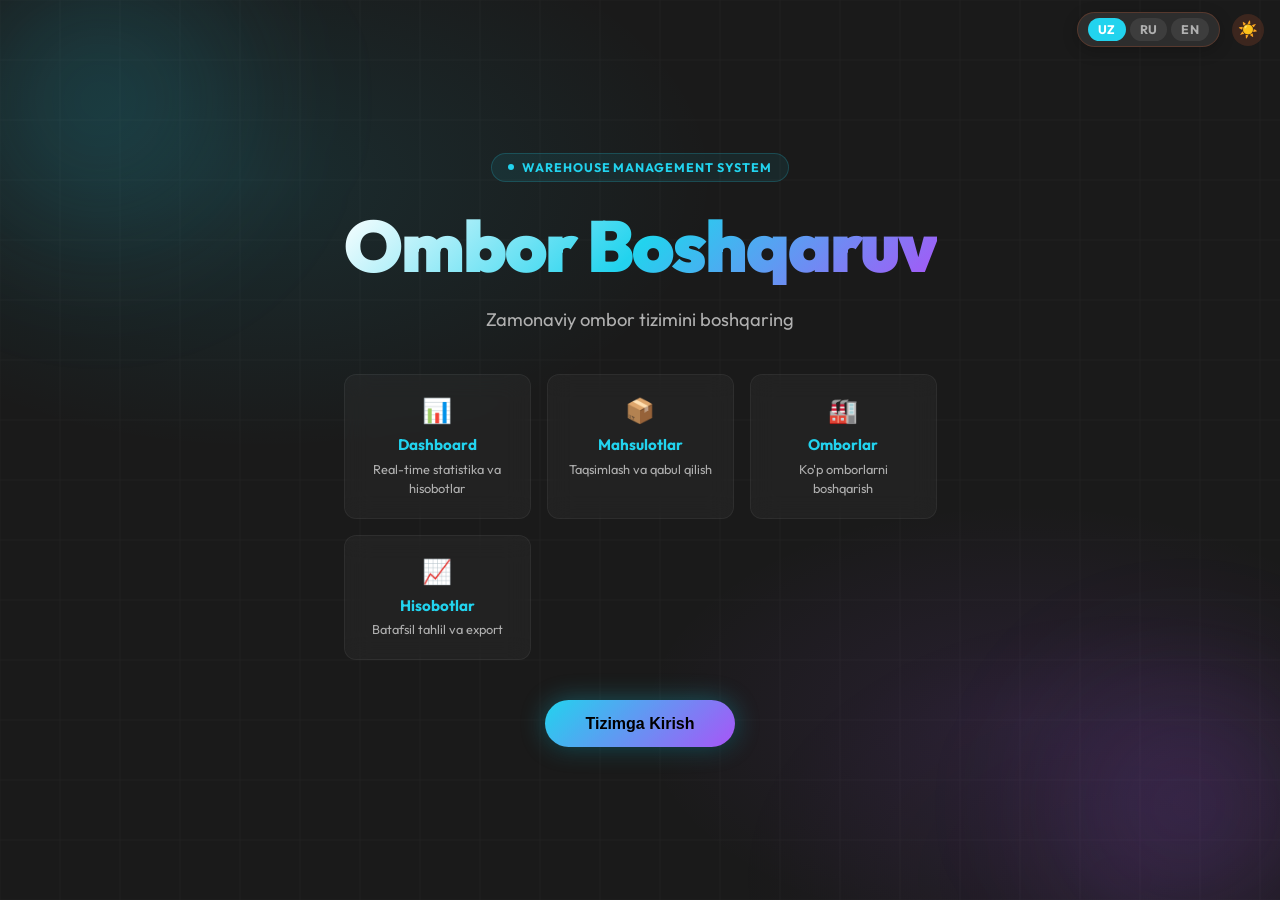
==== commit e2fbd211: "big change tokens" ====
--- a/src/main/resources/static/index.html
+++ b/src/main/resources/static/index.html
@@ -2449,7 +2449,6 @@
                     <label>Username *</label>
                     <div style="position:relative">
                         <input type="text" id="userUsername" placeholder="kamida 6 ta belgi" required minlength="6"
-                               oninput="onUsernameInput(this.value)"
                                style="padding-right:2.5rem">
                         <span id="usernameStatus"
                               style="position:absolute;right:.75rem;top:50%;transform:translateY(-50%);font-size:1rem"></span>
@@ -3078,7 +3077,7 @@
                 right: 16px;
                 z-index: 9400;
                 background: rgba(13,13,17,0.97);
-                border: 1px solid ${roleColor}33;
+                border: 1px solid ${roleColor} 33;
                 border-radius: 18px;
                 padding: 0;
                 min-width: 280px;
@@ -10028,7 +10027,6 @@
                         </div>`).join('');
                     }
                 }
-            }
         } catch(e) {}
         try {
             const res = await fetch(`${BASE_API}/distribution/all?page=0&size=20`, {headers: getAuthHeaders()});
@@ -10477,7 +10475,7 @@
                 list = d.data || [];
             }
             const sel = document.getElementById('applyKg'); if (!sel) return;
-            sel.innerHTML = '<option value="">— Bog\\'cha tanlang —</option>';
+            sel.innerHTML = '<option value="">— Bogcha tanlang —</option>';
             list.forEach(k => { const o=document.createElement('option'); o.value=k.id; o.textContent=k.name; sel.appendChild(o); });
             if (list.length === 1) {
                 sel.value = list[0].id;
